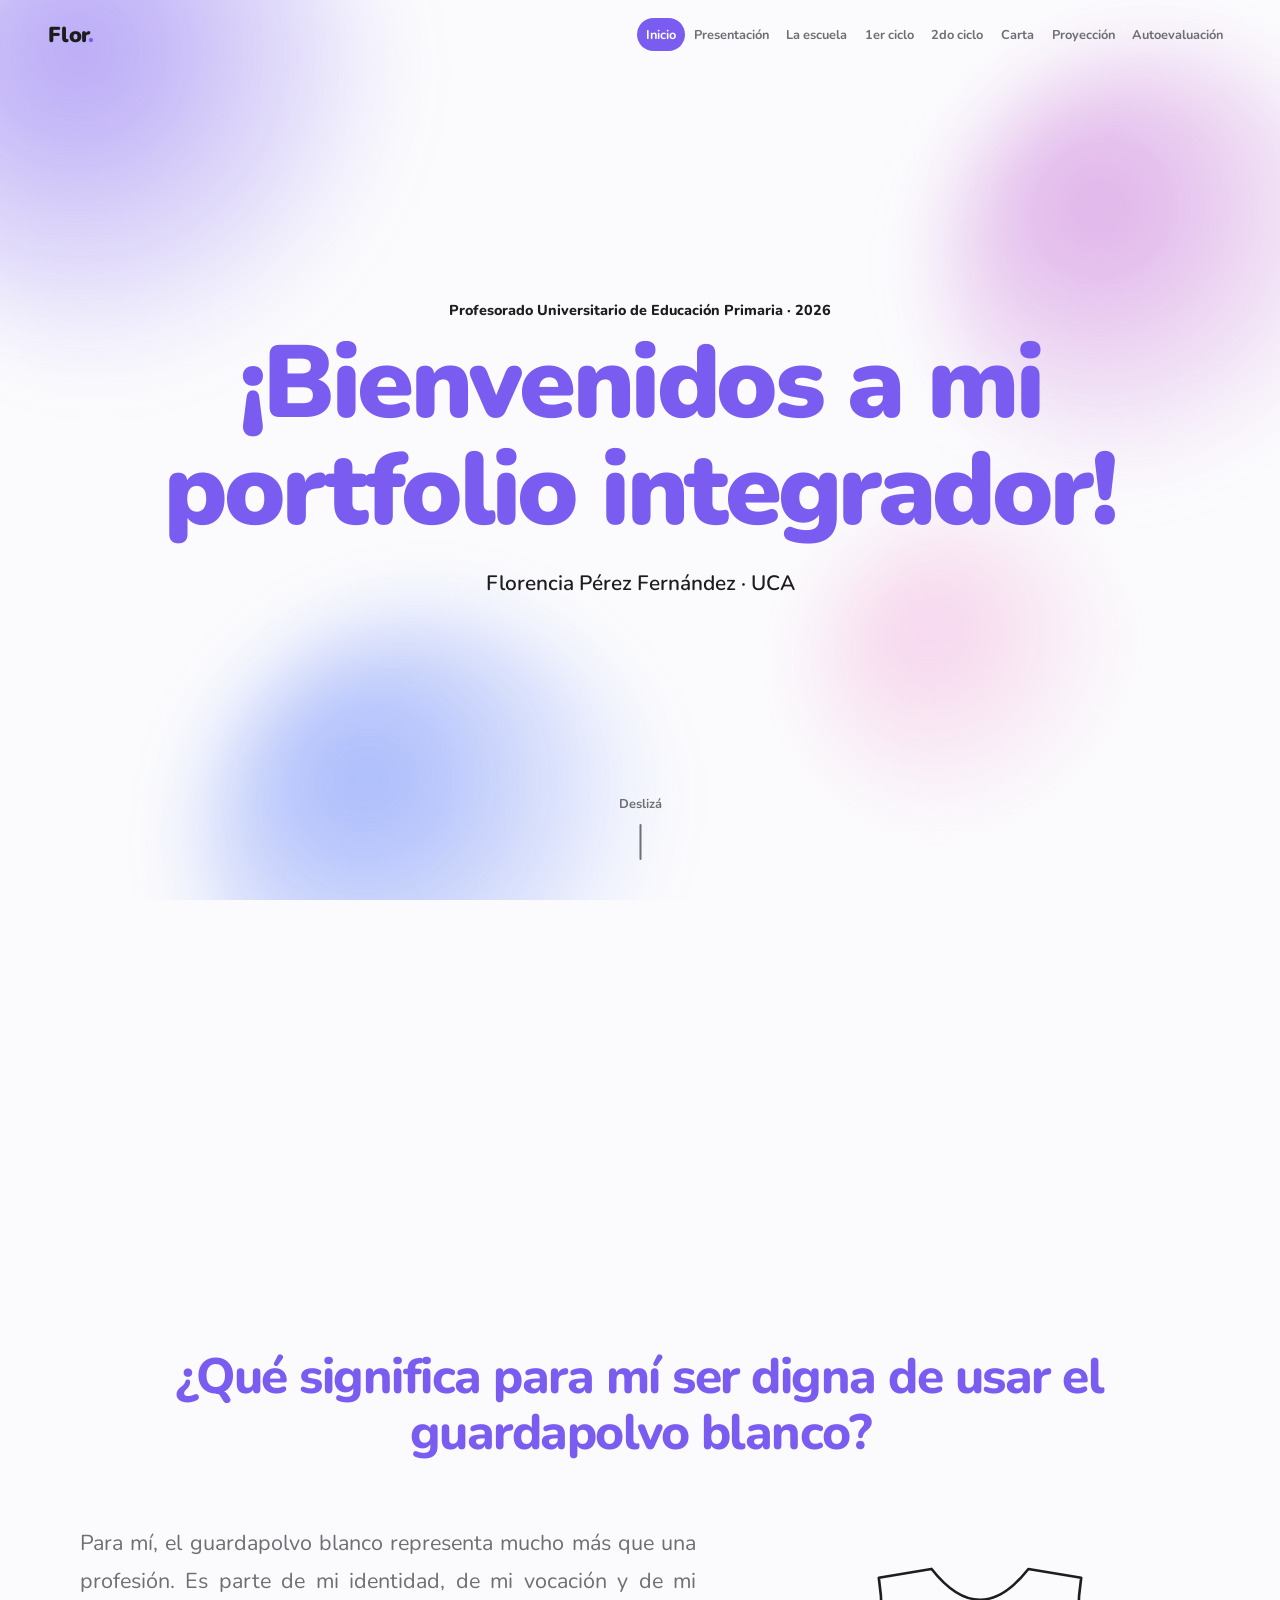
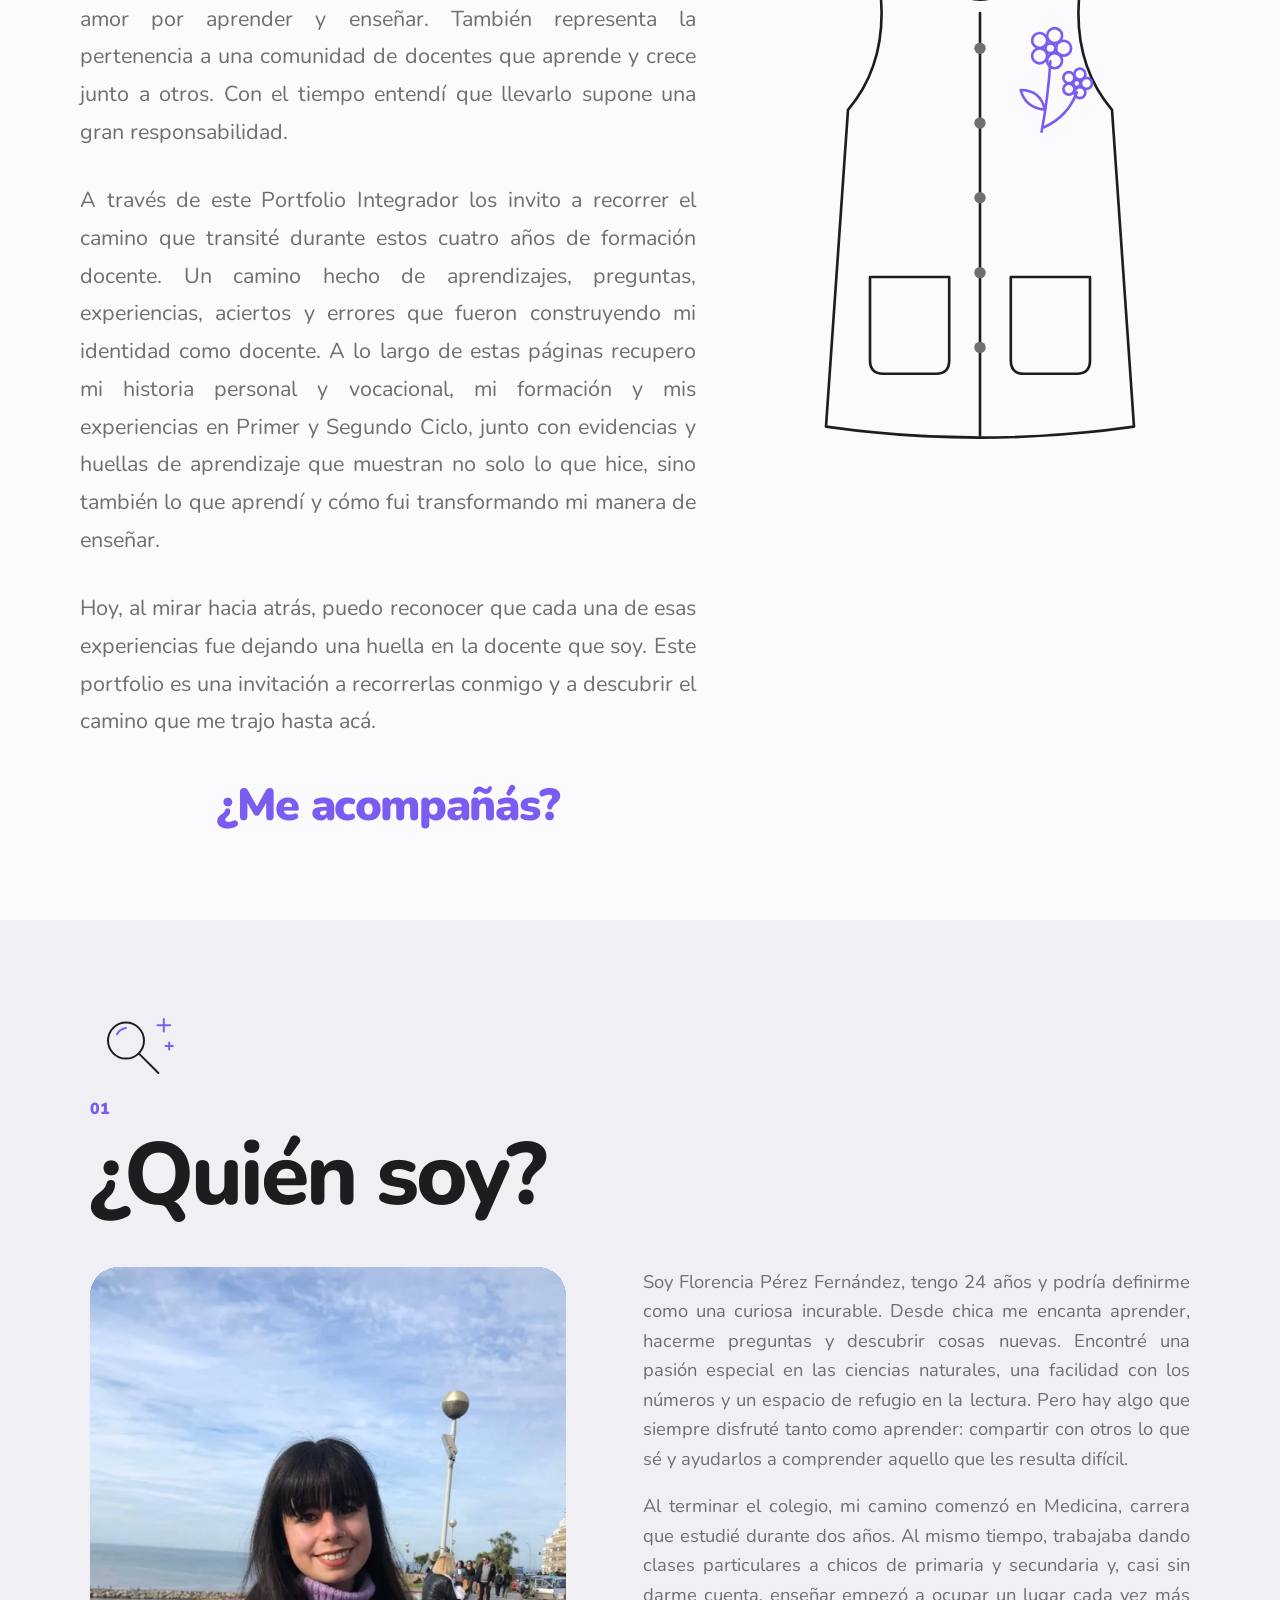
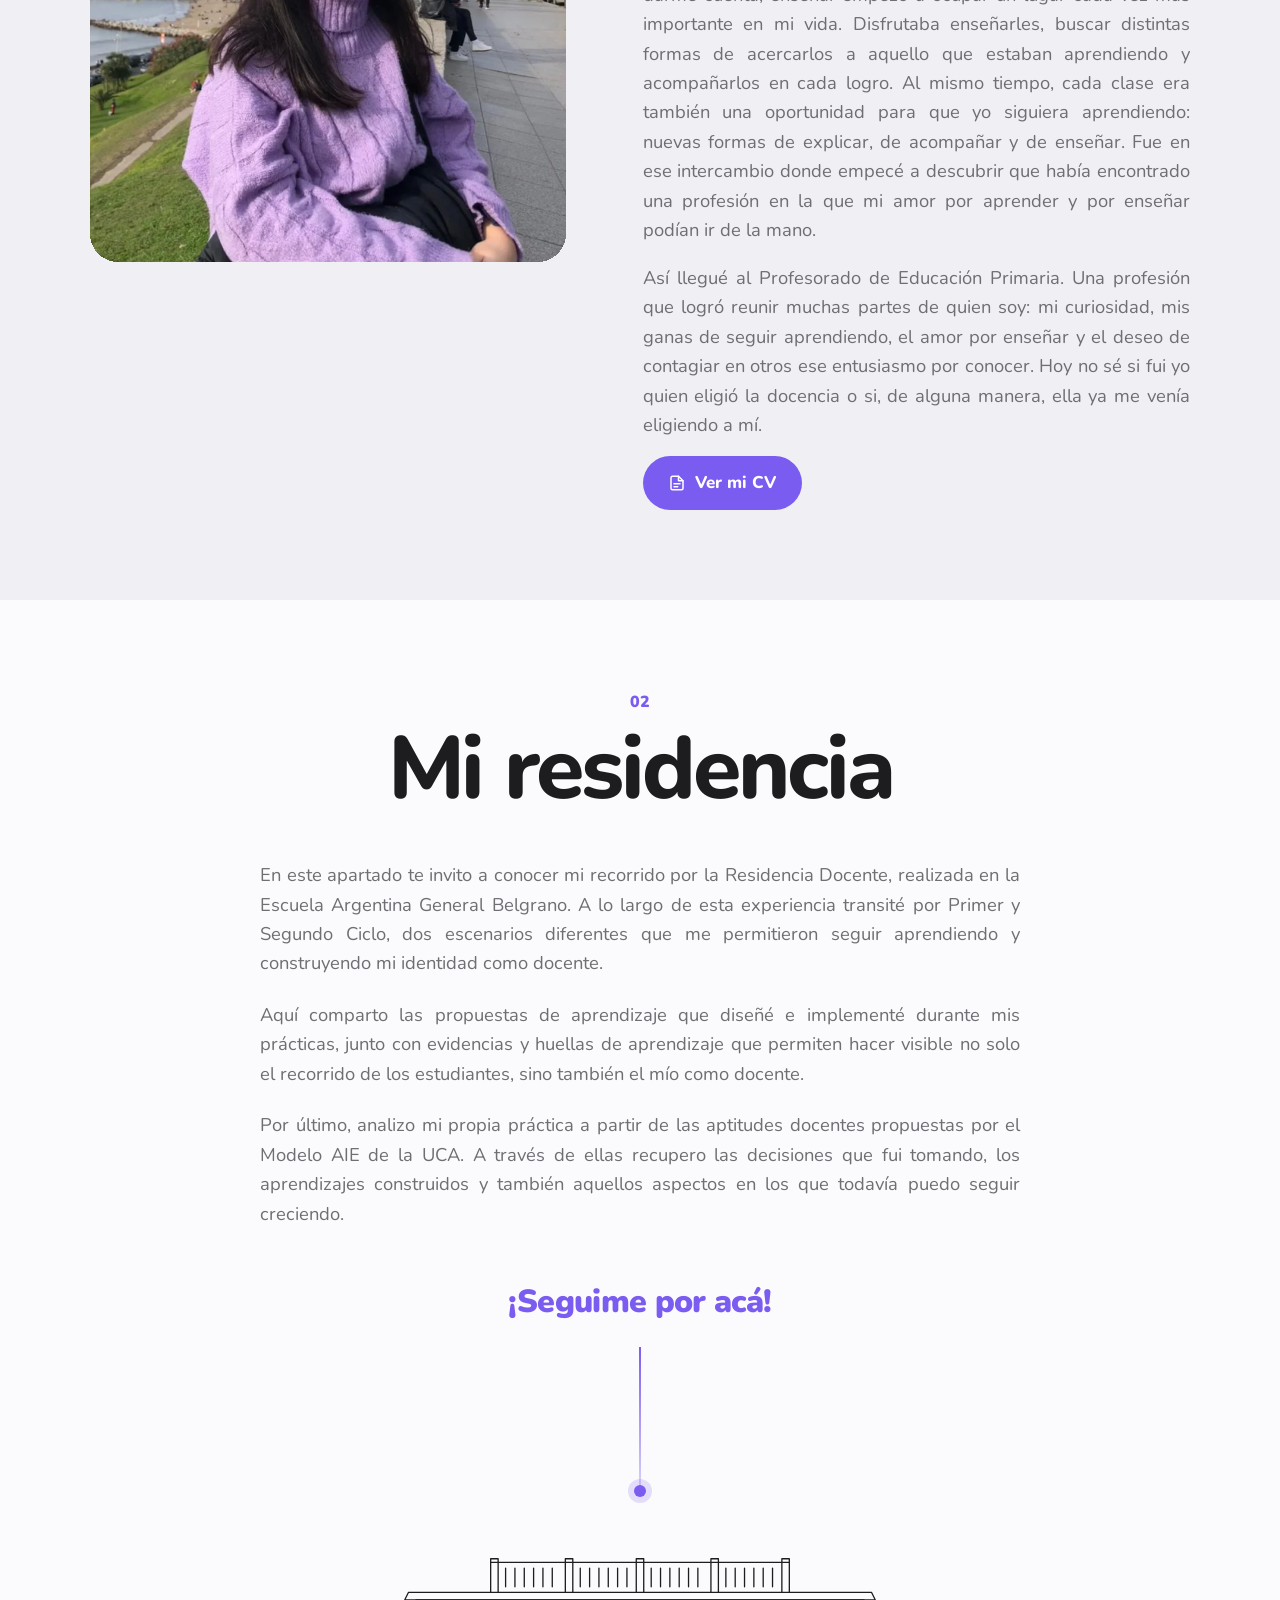
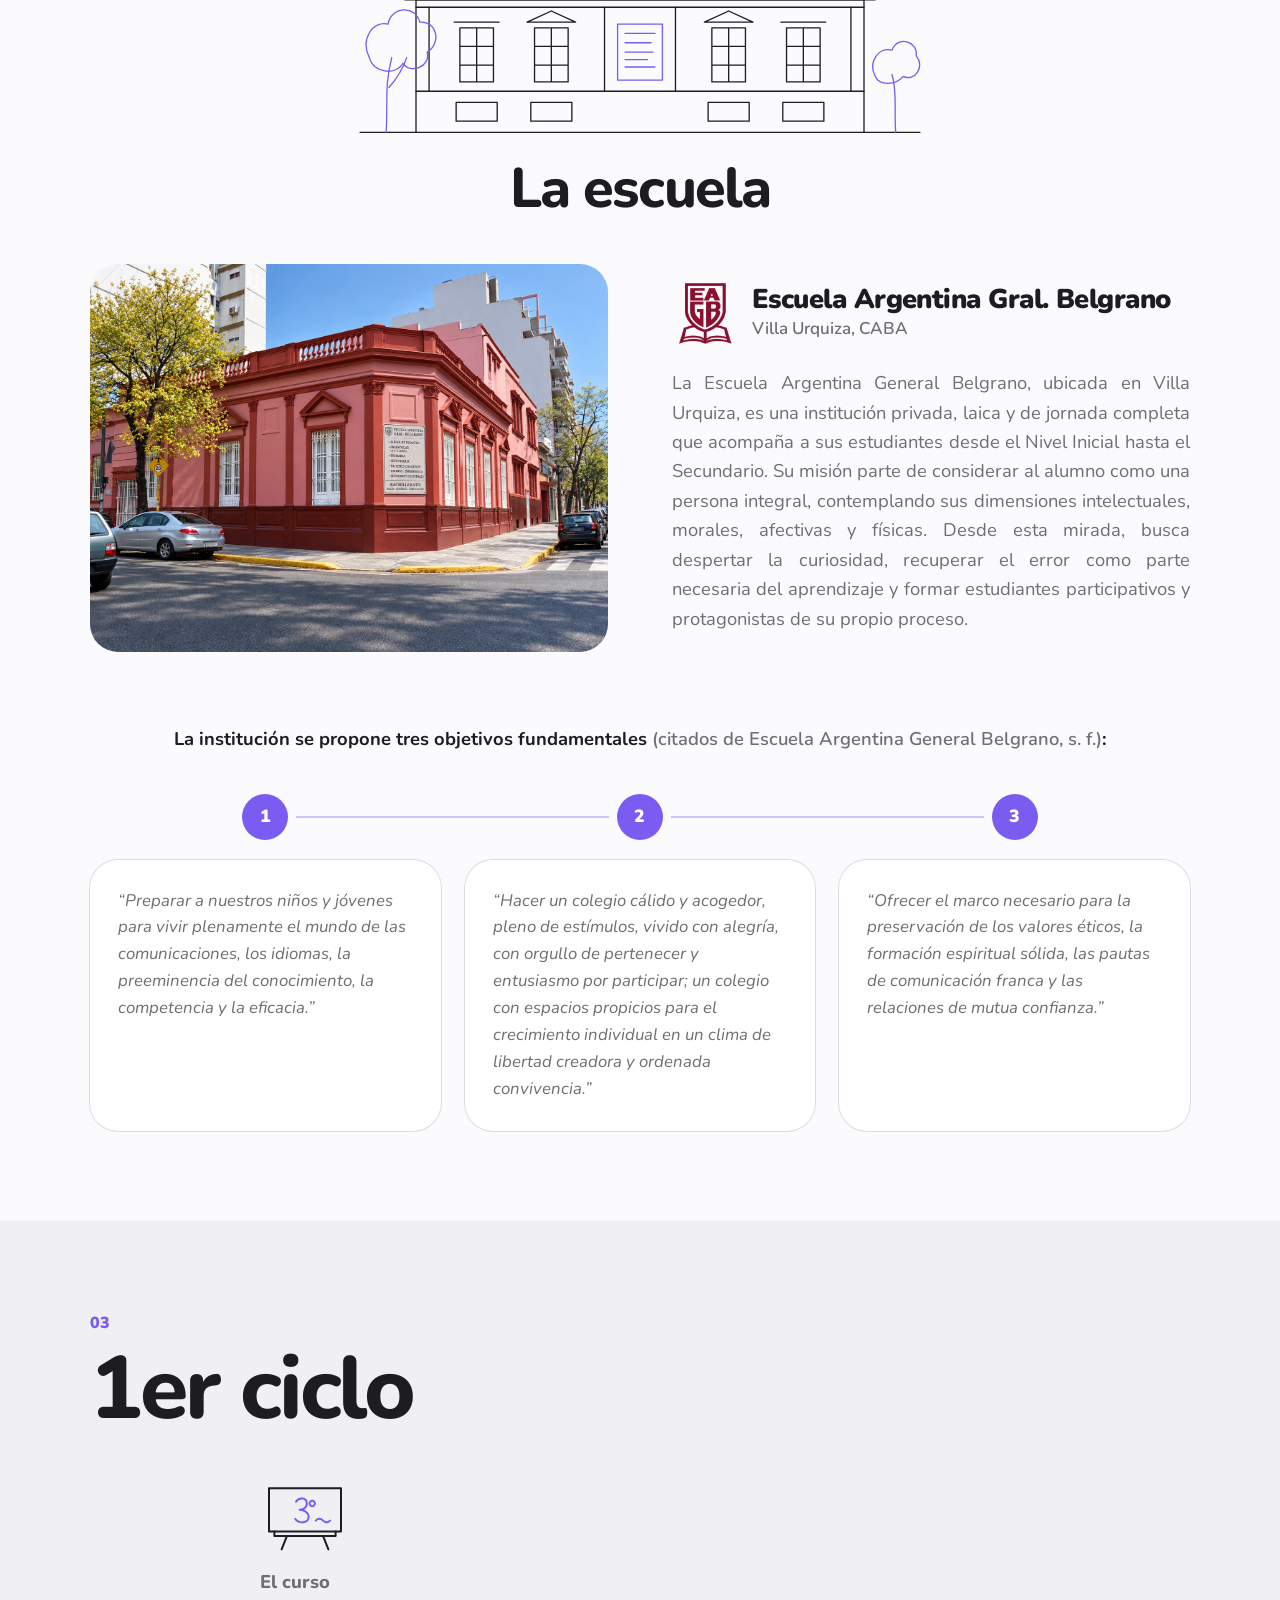
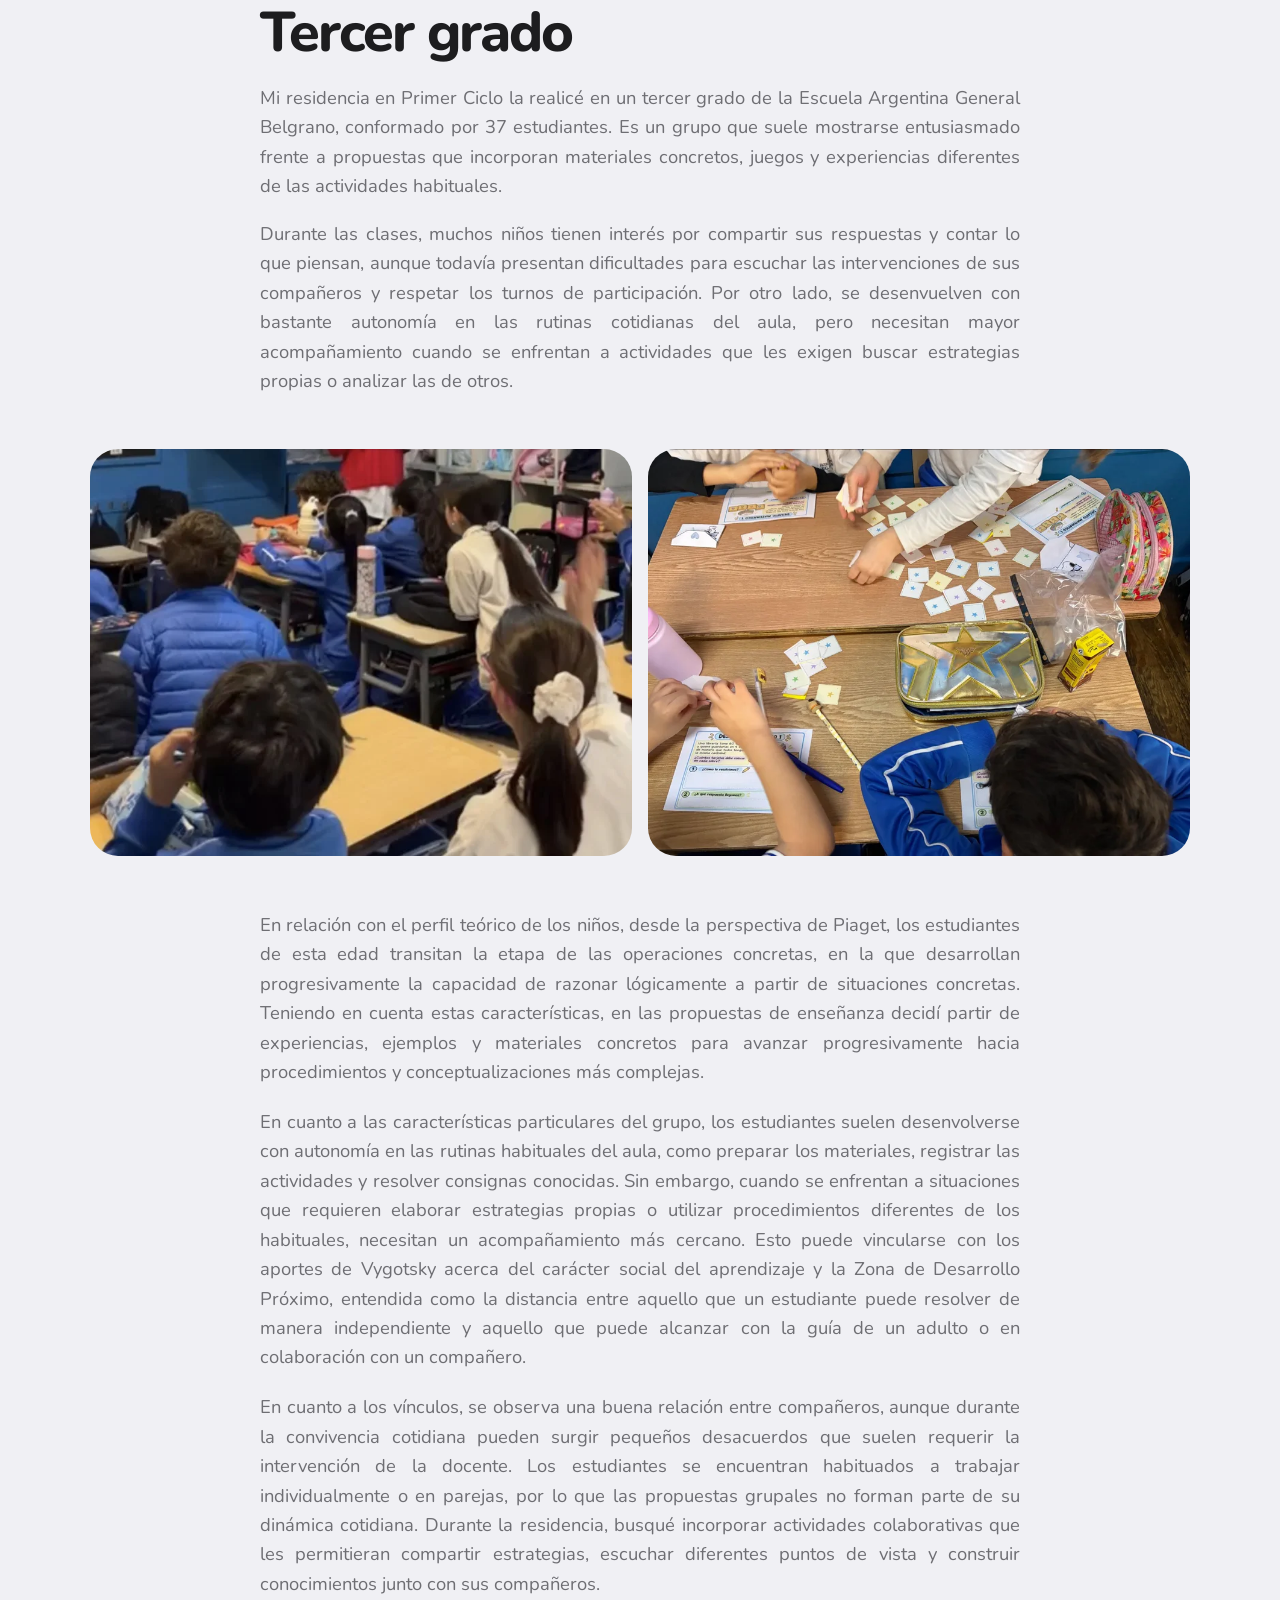
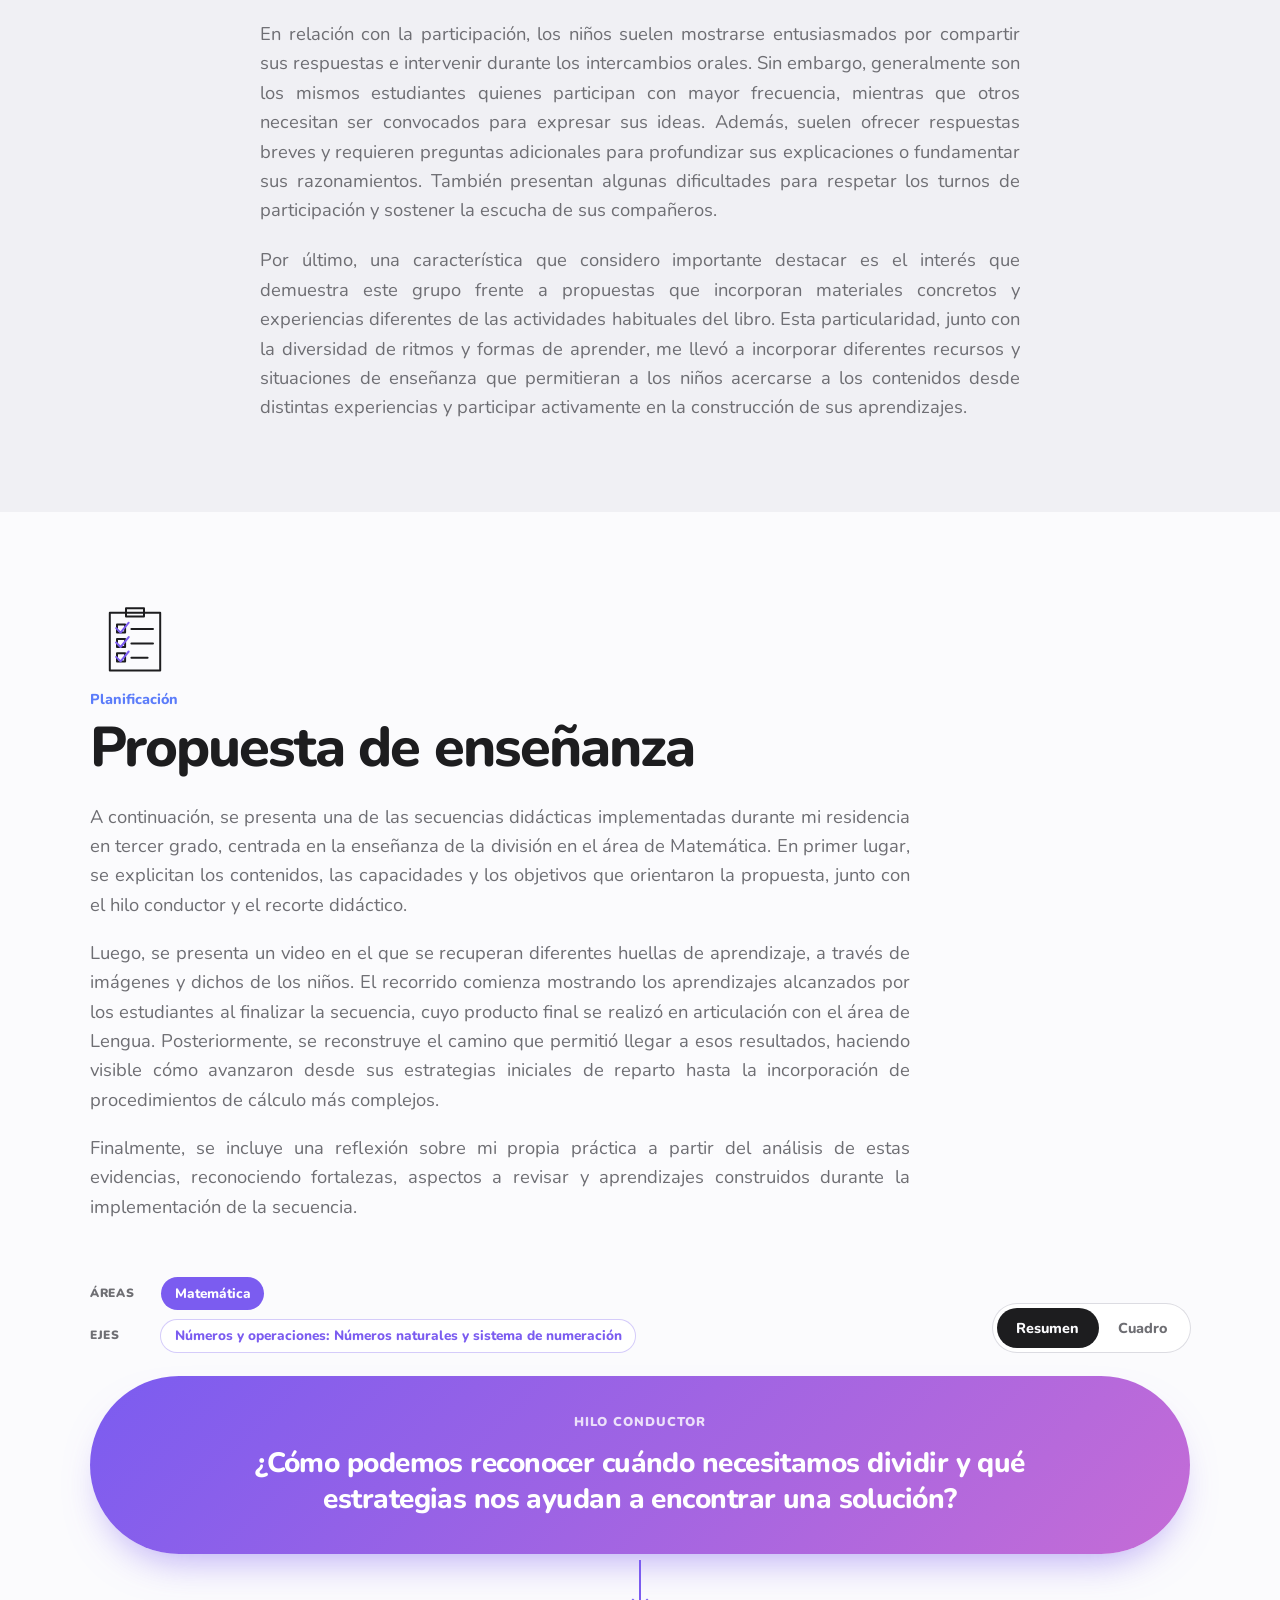
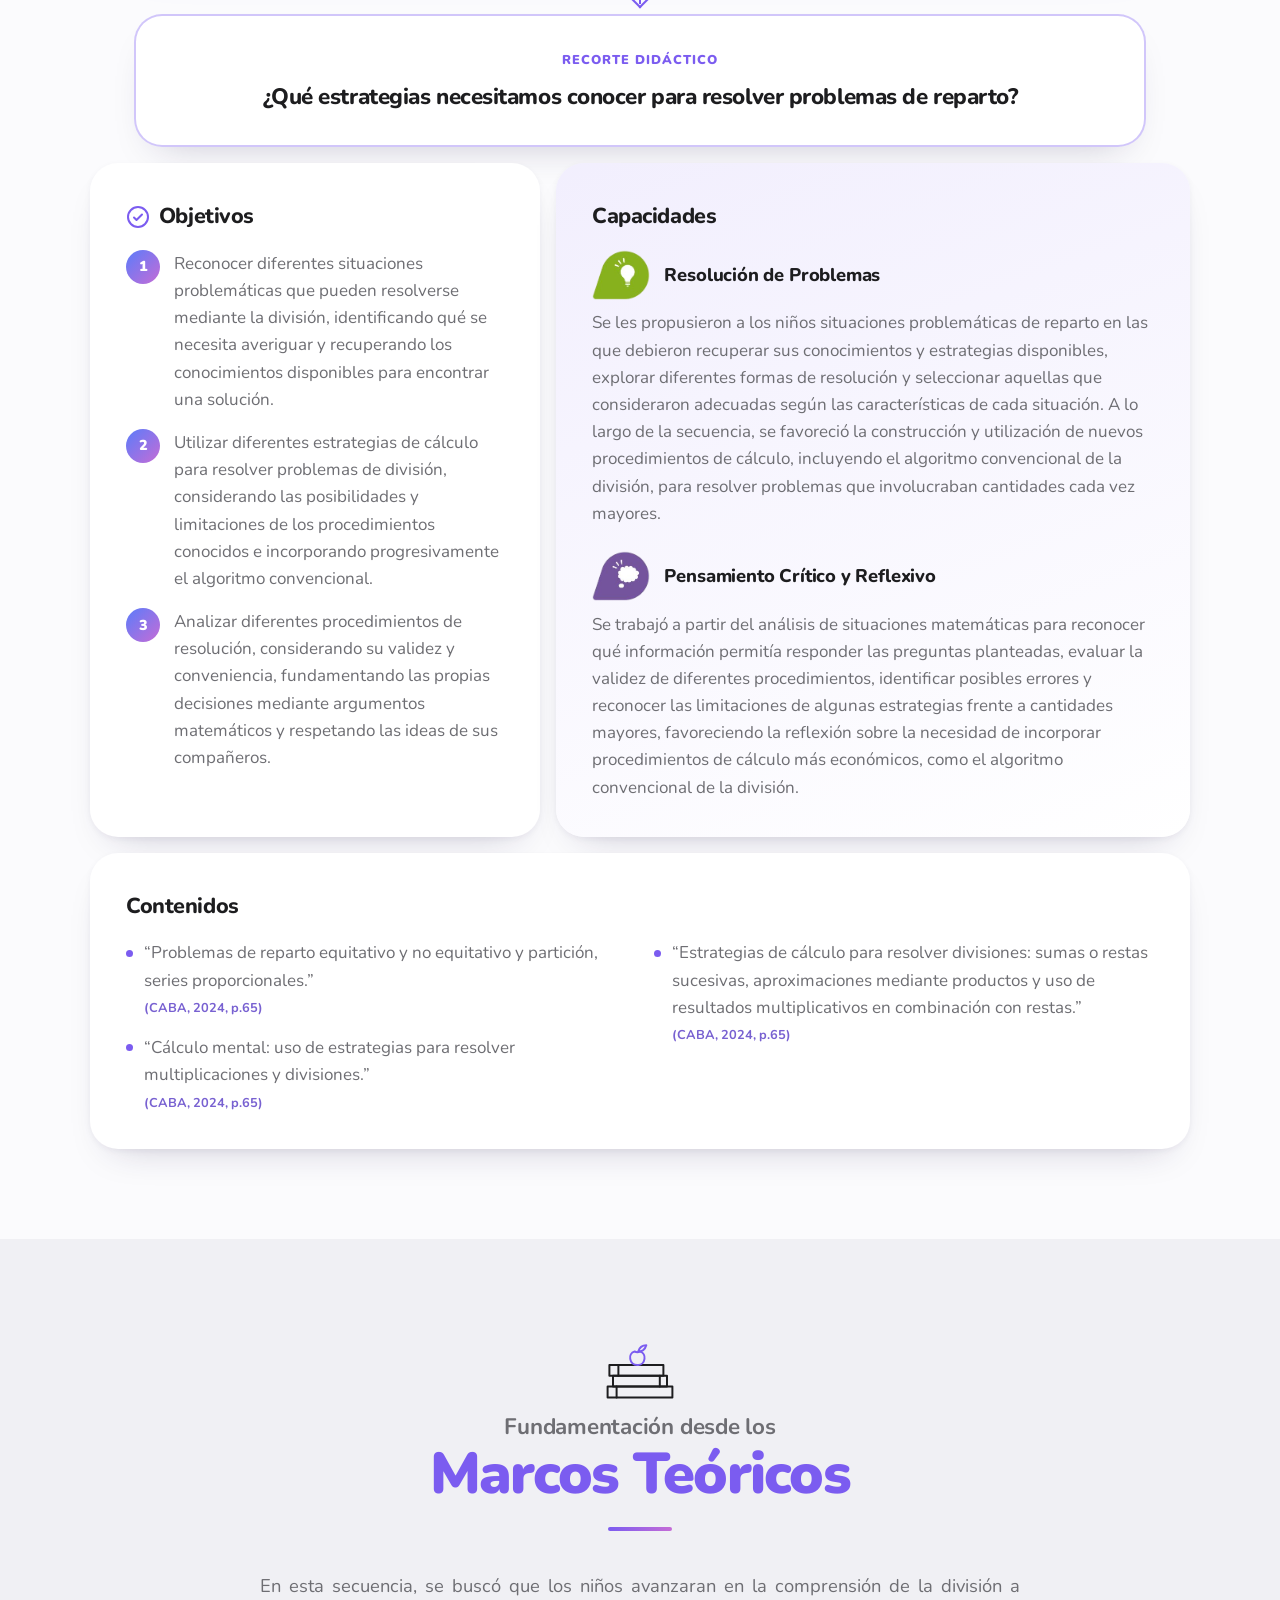
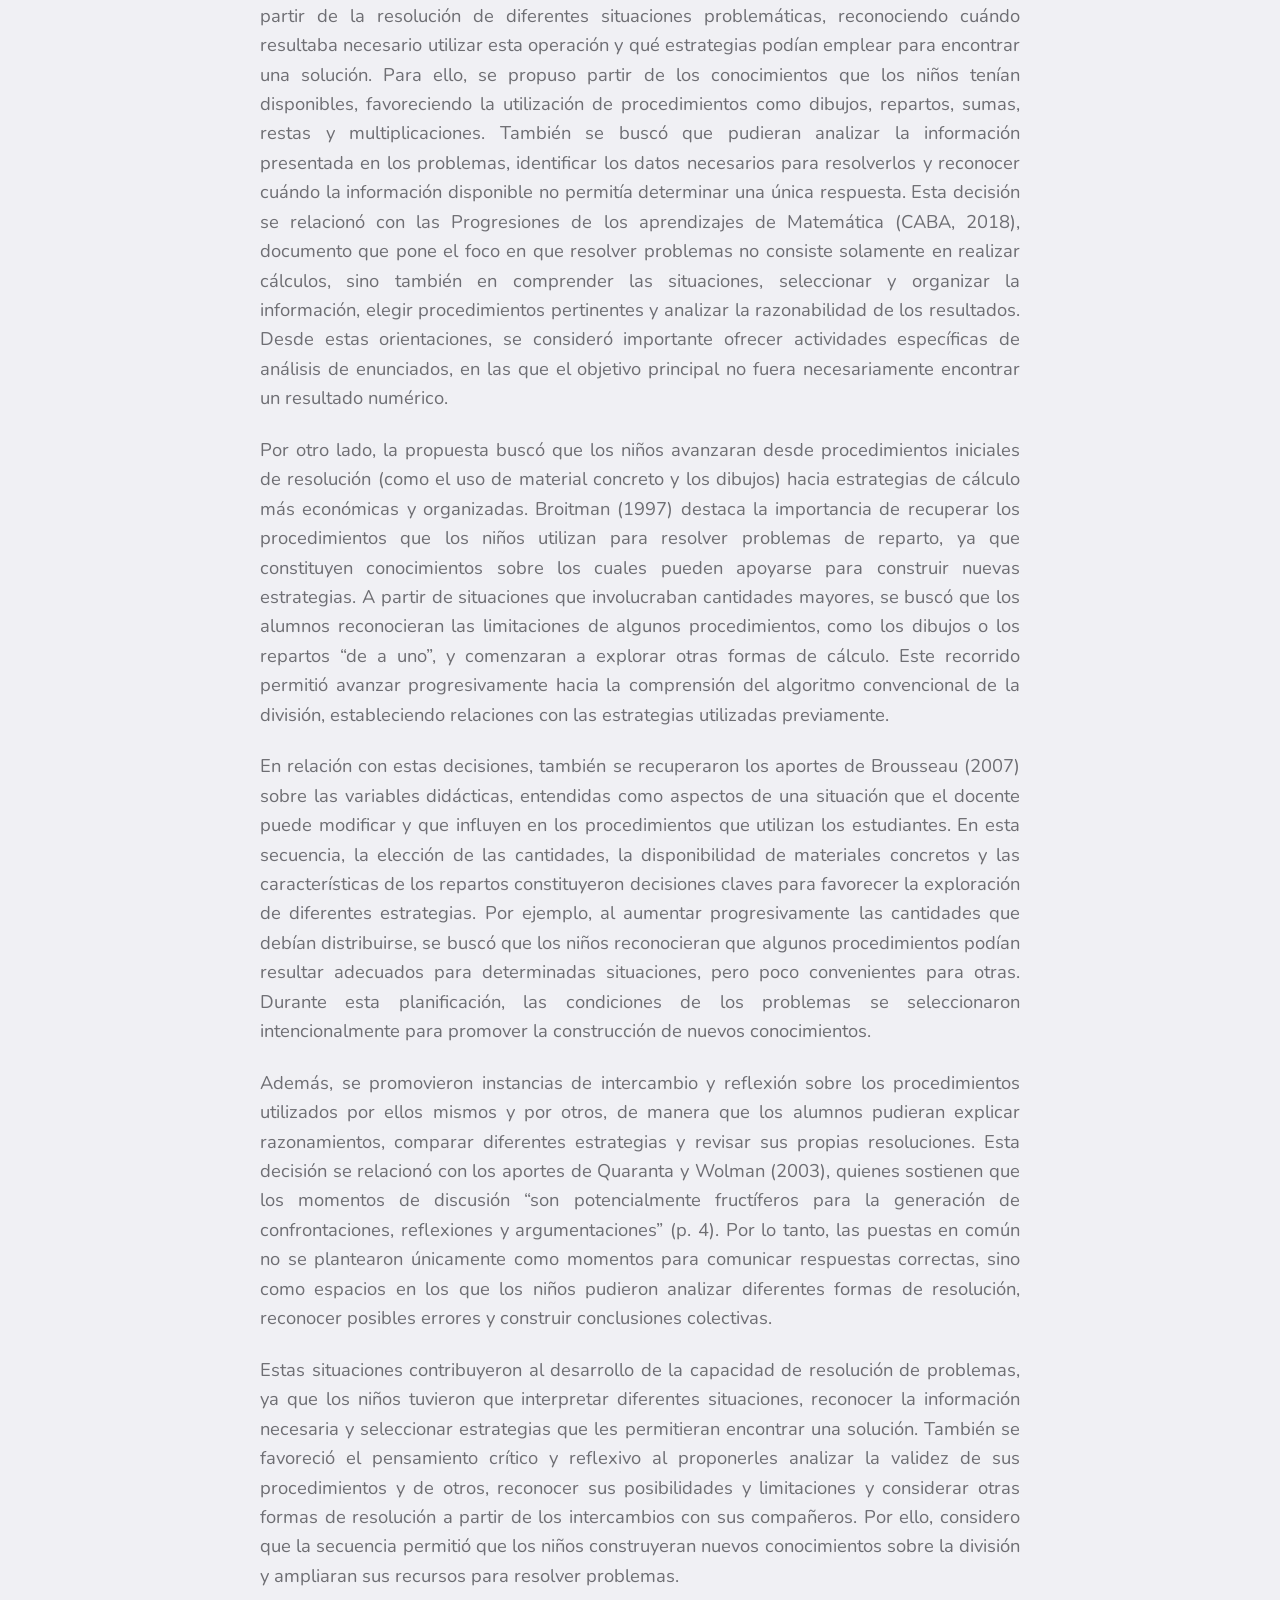
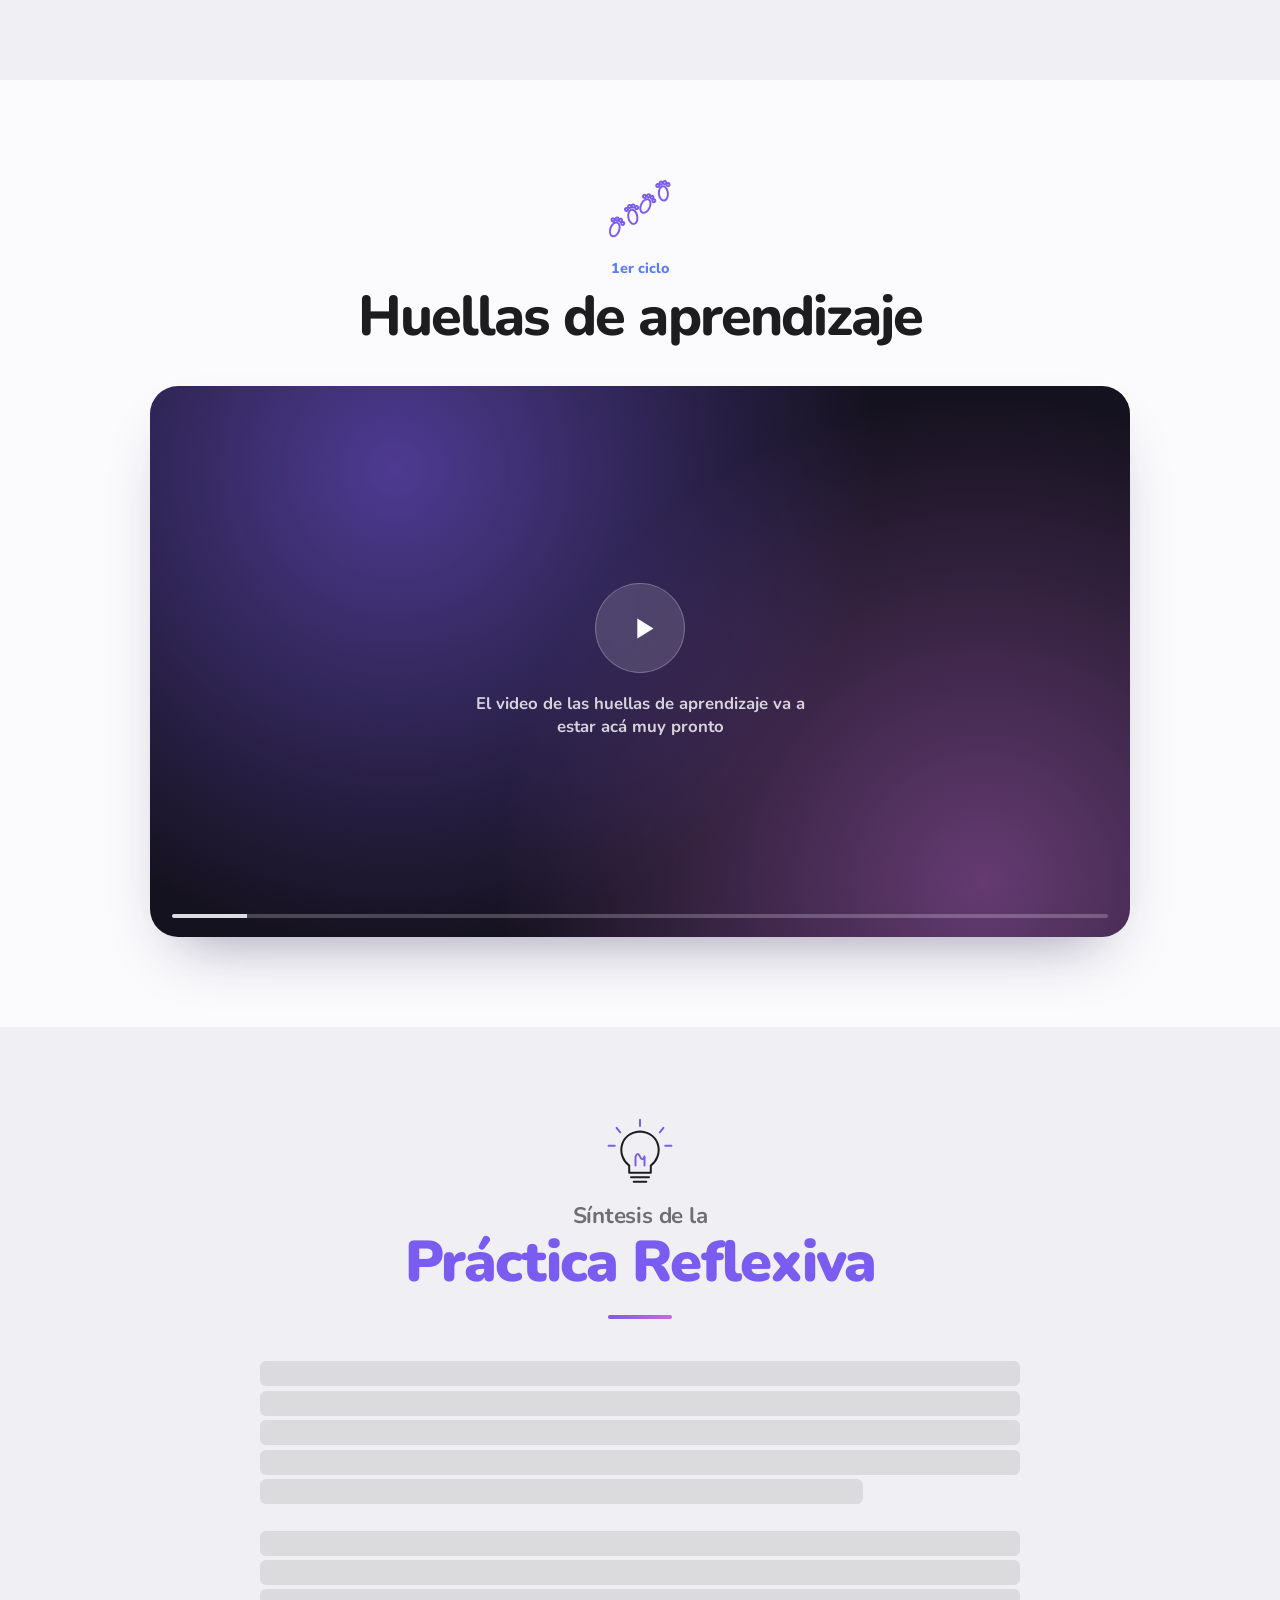
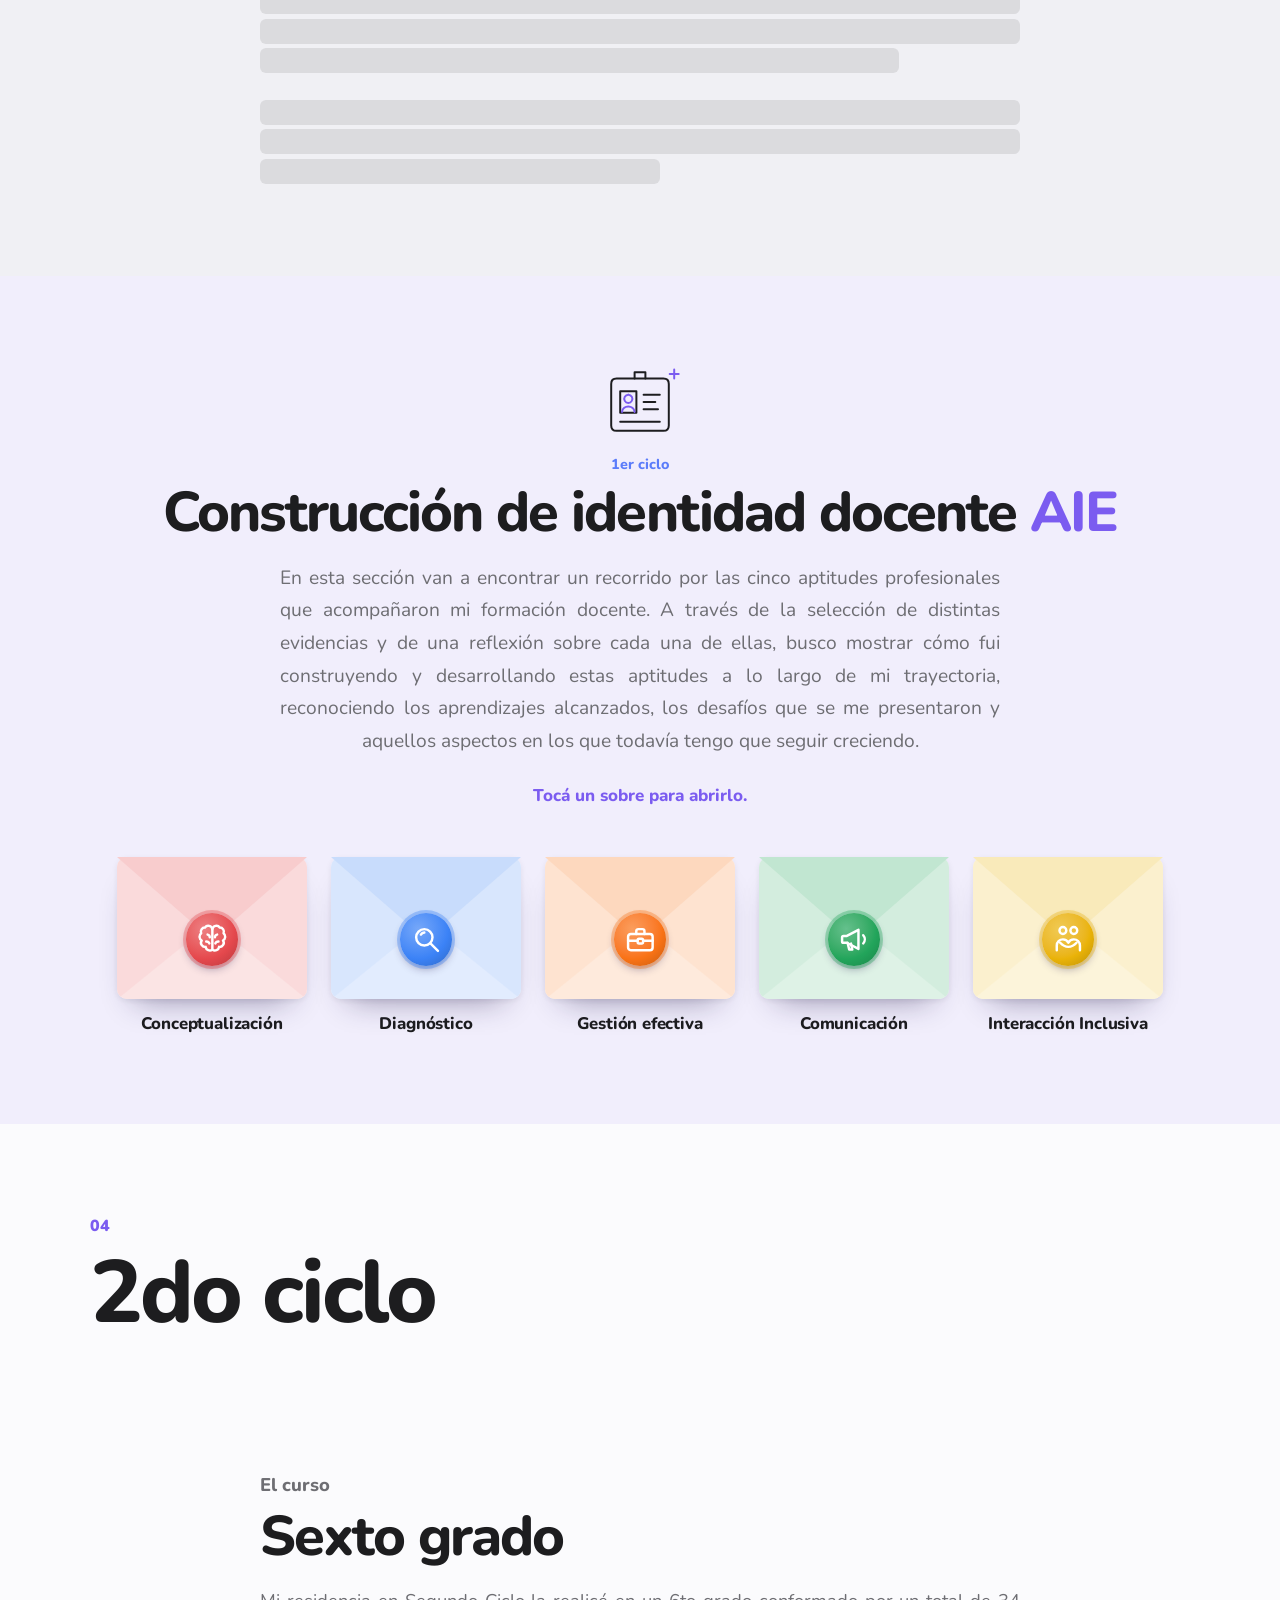
==== clase.html @ 6b12d0bc "1er ciclo: planificación de Matemática y marcos teóricos, marcador del ciclo abajo a la derecha, tar" ====
<!DOCTYPE html>
<html lang="es">
<head>
  <meta charset="UTF-8">
  <meta name="viewport" content="width=device-width, initial-scale=1.0">
  <title>Clase | Flor</title>
  <link rel="icon" href="img/favicon.svg" type="image/svg+xml">
  <link rel="icon" href="img/favicon-32.png" type="image/png" sizes="32x32">
  <link rel="apple-touch-icon" href="img/apple-touch-icon.png">
  <meta name="theme-color" content="#7b5cf0">
  <link rel="preconnect" href="https://fonts.googleapis.com">
  <link rel="preconnect" href="https://fonts.gstatic.com" crossorigin>
  <link href="https://fonts.googleapis.com/css2?family=Nunito:wght@400;500;600;700;800;900&display=swap" rel="stylesheet">
  <link rel="stylesheet" href="css/styles.css?v=155">
</head>
<body>

  <!-- Esta página es una plantilla: el contenido de cada clase se edita en js/datos.js -->

  <header class="bar">
    <a href="index.html" class="bar__logo">Flor<span>.</span></a>
    <div class="bar__progress" id="progress"></div>
  </header>

  <main id="clase"></main>

  <footer class="footer footer--light">
    <span>Florencia Pérez Fernández · Residencia Docente 2026</span>
    <span>[Instituto / Facultad] — [Cátedra]</span>
  </footer>

  <div class="lightbox" id="lightbox" aria-hidden="true">
    <button class="lightbox__close" id="lightboxClose" aria-label="Cerrar">×</button>
    <img id="lightboxImg" alt="">
    <p id="lightboxCaption"></p>
  </div>

  <script src="js/datos.js?v=155"></script>
  <script src="js/comun.js?v=155"></script>
  <script src="js/clase.js?v=155"></script>
</body>
</html>
---- css/styles.css ----
/* =========================================================
   Colores y tipografía — los colores definitivos los vemos después
   ========================================================= */
:root {
  --bg: #fbfbfd;
  --bg-2: #f0f0f4;
  --card: #ffffff;
  --ink: #1d1d1f;
  --ink-2: #6e6e73;
  --line: #dcdce2;
  --accent: #5b7cfa;
  --accent-2: #c56cd6;
  --destacado: #7b5cf0;   /* color de los títulos destacados */
  --dark: #0c0c10;
  --dark-2: #1c1c22;
  --dark-ink: #f5f5f7;

  /* Colores de las fases de la trayectoria */
  --fase-1: #f2a541;
  --fase-2: #5b7cfa;
  --fase-3: #c56cd6;

  --font: "Nunito", ui-rounded, system-ui, sans-serif;
  --gutter: clamp(1rem, 5vw, 3rem);
  --radius: 28px;
}

*, *::before, *::after { box-sizing: border-box; margin: 0; padding: 0; }

html { scroll-behavior: auto; } /* el deslizamiento lo hace js/comun.js */

body {
  background: var(--bg);
  color: var(--ink);
  font-family: var(--font);
  font-size: 1.0625rem;
  line-height: 1.6;
  -webkit-font-smoothing: antialiased;
  overflow-x: clip;
}

img { max-width: 100%; display: block; }
a { color: inherit; text-decoration: none; }
button { font: inherit; color: inherit; cursor: pointer; border: 0; background: none; }

h1, h2, h3 { font-weight: 800; letter-spacing: -0.035em; line-height: 1.04; }
h2 { font-size: clamp(2.5rem, 7vw, 5.5rem); }
h3 { font-size: clamp(1.5rem, 3vw, 2.1rem); }
.h-lg { font-size: clamp(2rem, 4.5vw, 3.5rem); }
p + p { margin-top: 1em; }

.kicker { font-size: .9rem; font-weight: 800; color: var(--accent); margin-bottom: .5rem; }
.lead { font-size: clamp(1.5rem, 3vw, 2.2rem); font-weight: 800; letter-spacing: -0.02em; line-height: 1.2; margin-bottom: 1.25rem; }

/* Texto destacado en color (títulos principales) */
.destacado { color: var(--destacado); }

.ph {
  width: 100%; height: 100%;
  display: grid; place-items: center;
  background: linear-gradient(135deg, #dfe4f5, #eadff0);
  color: var(--ink-2); font-weight: 700;
}

.btn {
  background: var(--ink); color: var(--bg);
  font-weight: 800; padding: .85rem 1.6rem; border-radius: 999px;
  transition: transform .2s, opacity .2s;
}
.btn:hover { transform: scale(1.04); }
.btn:active { transform: scale(.97); }

/* Botón y visor del CV (Presentación) */
.btn--cv {
  display: inline-flex; align-items: center; gap: .55rem;
  margin-top: 1rem; background: var(--destacado); color: #fff;
}
.cv-modal {
  width: min(900px, 100% - 2rem); height: min(92vh, 1200px); max-width: none; max-height: none;
  margin: auto; padding: 0; border: 0; border-radius: 20px; overflow: hidden;
  background: var(--card); box-shadow: 0 30px 80px rgba(0, 0, 0, .35);
  display: none; flex-direction: column;
}
.cv-modal[open] { display: flex; animation: viewIn .35s cubic-bezier(.2, .7, .2, 1); }
.cv-modal::backdrop { background: rgba(12, 12, 16, .7); backdrop-filter: blur(4px); }
.cv-modal__bar {
  display: flex; align-items: center; gap: .75rem;
  padding: .75rem .75rem .75rem 1.25rem; border-bottom: 1px solid var(--line);
}
.cv-modal__bar strong { margin-right: auto; font-weight: 800; }
.cv-modal__bar .btn--cv { margin-top: 0; padding: .6rem 1.2rem; font-size: .95rem; }
.cv-modal__close { width: 2.5rem; height: 2.5rem; border-radius: 50%; font-size: 1.8rem; line-height: 1; color: var(--ink-2); }
.cv-modal__close:hover { background: var(--bg-2); color: var(--ink); }
.cv-modal__pdf { flex: 1; width: 100%; border: 0; background: var(--bg-2); }

.pill {
  display: inline-block; align-self: flex-start;
  background: var(--bg-2); color: var(--accent);
  font-weight: 800; font-size: .85rem;
  padding: .3rem .9rem; border-radius: 999px;
}

/* =========================================================
   Menú
   ========================================================= */
.bar {
  position: fixed; top: 0; left: 0; right: 0; z-index: 50;
  max-width: 100vw; margin: 0 auto;
  display: flex; justify-content: space-between; align-items: center;
  padding: 1.1rem var(--gutter);
  border-radius: 0;
  transition: top .5s cubic-bezier(.2, .7, .2, 1), left .5s cubic-bezier(.2, .7, .2, 1), right .5s cubic-bezier(.2, .7, .2, 1),
              max-width .5s cubic-bezier(.2, .7, .2, 1), padding .5s cubic-bezier(.2, .7, .2, 1), border-radius .5s, color .4s;
}
/* El fondo va en una capa aparte: si el blur estuviera en .bar,
   el menú del celular (position: fixed) quedaría atrapado adentro */
.bar::before {
  content: ""; position: absolute; inset: 0; z-index: -1;
  border-radius: inherit;
  background: rgba(251, 251, 253, 0);
  transition: background .4s, box-shadow .4s;
}

/* Al bajar: cápsula flotante */
.bar.is-compact {
  top: 12px; left: var(--gutter); right: var(--gutter);
  max-width: 980px;
  padding: .65rem .75rem .65rem 1.5rem;
  border-radius: 999px;
}
.bar.is-compact::before {
  background: rgba(255, 255, 255, .78);
  backdrop-filter: saturate(180%) blur(18px);
  -webkit-backdrop-filter: saturate(180%) blur(18px);
  box-shadow: 0 12px 32px -14px rgba(0, 0, 0, .28), 0 0 0 1px rgba(0, 0, 0, .05);
}

.bar__logo { font-weight: 900; font-size: 1.35rem; letter-spacing: -0.03em; position: relative; z-index: 2; }
.bar__logo span { color: var(--destacado); }
.bar__nav { display: flex; gap: .25rem; }
.bar__nav a {
  font-size: .88rem; font-weight: 700; color: var(--ink-2); white-space: nowrap;
  padding: .45rem .8rem; border-radius: 999px;
  transition: color .2s, background .2s;
}
/* Con muchas secciones, en pantallas medianas el menú se compacta para entrar en una línea */
@media (min-width: 1051px) and (max-width: 1320px) {
  .bar__nav { gap: 0; }
  .bar__nav a { font-size: .8rem; padding: .4rem .55rem; }
}
/* Submenú de 2do ciclo: columna de puntitos a la derecha; el nombre aparece al pasar
   el mouse y el de la sección actual queda visible */
.subnav {
  position: fixed; right: 1.1rem; top: 50%; z-index: 40;
  display: flex; flex-direction: column; align-items: flex-end; gap: .15rem;
  opacity: 0; pointer-events: none; transform: translate(8px, -50%);
  transition: opacity .3s, transform .3s cubic-bezier(.2, .7, .2, 1);
}
.subnav.is-visible { opacity: 1; pointer-events: auto; transform: translate(0, -50%); }
.subnav a { display: flex; align-items: center; justify-content: flex-end; gap: .55rem; padding: .3rem 0; }
.subnav a[hidden] { display: none; }
.subnav a::after {
  content: ""; width: 7px; height: 7px; border-radius: 999px; flex-shrink: 0;
  background: color-mix(in srgb, var(--ink-2) 45%, transparent);
  transition: height .25s, background .25s;
}
.subnav__texto {
  font-size: .72rem; font-weight: 800; color: var(--ink-2); white-space: nowrap;
  padding: .15rem .45rem; border-radius: 6px; background: color-mix(in srgb, var(--bg) 85%, transparent);
  opacity: 0; transform: translateX(4px); transition: opacity .2s, transform .2s, color .2s;
}
.subnav a:hover .subnav__texto, .subnav a:focus-visible .subnav__texto { opacity: 1; transform: none; }
.subnav a:hover::after { background: var(--ink-2); }
.subnav a.is-active::after { height: 20px; background: var(--destacado); }
.subnav a.is-active .subnav__texto { opacity: 1; transform: none; color: var(--destacado); }
@media (max-width: 1050px) { .subnav { display: none; } }

/* Cartelito fijo que dice en qué ciclo estás */
.ciclo-tag {
  position: fixed; right: var(--gutter); bottom: 1.1rem; z-index: 40;
  display: flex; align-items: center; gap: .65rem;
  padding: .45rem 1.1rem .45rem .45rem; border-radius: 999px;
  background: rgba(255, 255, 255, .82);
  backdrop-filter: saturate(180%) blur(18px); -webkit-backdrop-filter: saturate(180%) blur(18px);
  box-shadow: 0 12px 32px -14px rgba(0, 0, 0, .28), 0 0 0 1px rgba(0, 0, 0, .05);
  opacity: 0; pointer-events: none; transform: translateY(14px) scale(.96);
  transition: opacity .35s, transform .45s cubic-bezier(.2, .7, .2, 1);
}
.ciclo-tag.is-visible { opacity: 1; pointer-events: auto; transform: none; }
.ciclo-tag__grado {
  display: grid; place-items: center; width: 2.4rem; height: 2.4rem; border-radius: 50%;
  background: var(--destacado); color: #fff; font-weight: 900; font-size: 1.05rem; letter-spacing: -0.03em;
}
.ciclo-tag__texto { display: flex; flex-direction: column; line-height: 1.15; }
.ciclo-tag__texto strong { font-weight: 900; font-size: .95rem; color: var(--ink); }
.ciclo-tag__texto small { font-weight: 700; font-size: .72rem; color: var(--ink-2); }
.ciclo-tag__grado, .ciclo-tag__texto { transition: opacity .22s, transform .22s; }
.ciclo-tag.is-cambiando .ciclo-tag__grado { opacity: 0; transform: rotateY(90deg); }
.ciclo-tag.is-cambiando .ciclo-tag__texto { opacity: 0; transform: translateY(6px); }
@media (max-width: 640px) {
  .ciclo-tag { bottom: .8rem; padding: .35rem .9rem .35rem .35rem; gap: .5rem; }
  .ciclo-tag__grado { width: 2rem; height: 2rem; font-size: .9rem; }
}

.bar__nav a:hover { color: var(--ink); background: rgba(0, 0, 0, .05); }
.bar__nav a.is-active { color: #fff; background: var(--destacado); }

.bar__progress {
  position: absolute; left: 0; right: 0; bottom: 0; height: 2px;
  background: var(--destacado);
  transform-origin: left; transform: scaleX(0);
  transition: left .5s, right .5s, opacity .4s;
}
/* En la cápsula, la barrita de progreso queda dentro de las puntas redondeadas */
.bar.is-compact .bar__progress { left: 1.5rem; right: 1.5rem; bottom: 3px; border-radius: 2px; }

.bar.is-dark { color: var(--dark-ink); }
.bar.is-dark::before { background: rgba(28, 28, 34, .72); box-shadow: 0 12px 32px -14px rgba(0, 0, 0, .6), 0 0 0 1px rgba(255, 255, 255, .08); }
.bar.is-dark .bar__nav a { color: #a1a1a6; }
.bar.is-dark .bar__nav a:hover { color: var(--dark-ink); background: rgba(255, 255, 255, .08); }
.bar.is-dark .bar__nav a.is-active { color: #fff; background: var(--destacado); }
.bar.is-dark .bar__toggle span { background: var(--dark-ink); }

.bar__toggle { display: none; width: 28px; height: 20px; position: relative; z-index: 2; }
.bar__toggle span { position: absolute; left: 0; width: 100%; height: 2px; border-radius: 2px; background: var(--ink); transition: transform .3s, top .3s; }
.bar__toggle span:first-child { top: 5px; }
.bar__toggle span:last-child { top: 13px; }
.bar__toggle[aria-expanded="true"] span:first-child { top: 9px; transform: rotate(45deg); }
.bar__toggle[aria-expanded="true"] span:last-child { top: 9px; transform: rotate(-45deg); }

/* =========================================================
   Estructura general
   ========================================================= */
.block { padding: 10vh var(--gutter); }
.block--alt { background: var(--bg-2); }
/* En la parte oscura: un negro apenas distinto para separar secciones seguidas */
.block--dark-alt { background: #16161c; }
.block--dark-head { padding-bottom: 0; }
.narrow { max-width: 760px; margin: 0 auto; }
.narrow p:not(.lead) { font-size: 1.15rem; color: var(--ink-2); }

.chapter-head { max-width: 1100px; margin: 0 auto 5vh; }
.chapter-head--center { text-align: center; }
.chapter-num { display: block; font-weight: 900; font-size: 1rem; color: var(--destacado); margin-bottom: .5rem; }

/* Escenas: contenedor alto + contenido pegado a la pantalla */
.scene { position: relative; height: var(--h, 200vh); }
.sticky {
  position: sticky; top: 0;
  height: 100vh; height: 100svh;
  overflow: hidden;
  display: grid; place-items: center;
  padding: 0 var(--gutter);
}

/* Aparece al entrar y se va al salir */
.fade { opacity: 0; transform: translateY(40px) scale(.98); transition: opacity 1s ease, transform 1s cubic-bezier(.2, .7, .2, 1); }
.fade.is-visible { opacity: 1; transform: none; }

/* =========================================================
   Inicio
   ========================================================= */
.hero { position: relative; z-index: 1; text-align: center; will-change: transform, opacity; }

/* Manchas de color que flotan detrás de la portada */
.blobs { position: absolute; inset: 0; overflow: hidden; pointer-events: none; will-change: opacity; }
.blob {
  position: absolute; border-radius: 50%;
  width: var(--s); height: var(--s);
  background: radial-gradient(circle at 35% 35%, var(--c), transparent 70%);
  filter: blur(40px); opacity: .55;
  animation: flotar var(--t) ease-in-out infinite alternate;
}
.blob--1 { --c: var(--destacado); --s: 40vmax; --t: 9s;  top: -10vmax; left: -8vmax; }
.blob--2 { --c: var(--accent-2);  --s: 34vmax; --t: 11s; top: 6vh; right: -8vmax; animation-name: flotar-2; animation-delay: -3s; }
.blob--3 { --c: var(--accent);    --s: 36vmax; --t: 12s; bottom: -14vmax; left: 16vw; animation-delay: -6s; }
.blob--4 { --c: #f2a7d8;          --s: 24vmax; --t: 8s;  bottom: 8vh; right: 12vw; animation-name: flotar-2; animation-delay: -2s; opacity: .5; }
@keyframes flotar {
  0%   { transform: translate(0, 0) scale(1); }
  33%  { transform: translate(22vw, 12vh) scale(1.15); }
  66%  { transform: translate(-10vw, 22vh) scale(.9); }
  100% { transform: translate(14vw, -8vh) scale(1.08); }
}
@keyframes flotar-2 {
  0%   { transform: translate(0, 0) scale(1); }
  33%  { transform: translate(-20vw, 14vh) scale(.9); }
  66%  { transform: translate(-6vw, -14vh) scale(1.15); }
  100% { transform: translate(-24vw, 4vh) scale(1); }
}
.hero__title { font-size: clamp(3.5rem, 14vw, 11rem); font-weight: 900; }
.hero .kicker, .hero .hero__sub { color: var(--ink); }
.hero__title--long { font-size: clamp(2.6rem, 8vw, 7rem); max-width: 1100px; margin-inline: auto; }
.hero__sub { margin-top: 1.5rem; font-size: clamp(1rem, 2vw, 1.3rem); color: var(--ink-2); font-weight: 600; }
.hint {
  position: absolute; bottom: 2.5rem; left: 50%; transform: translateX(-50%);
  display: flex; flex-direction: column; align-items: center; gap: .6rem;
  font-size: .8rem; font-weight: 700; color: var(--ink-2);
}
.hint span { width: 2px; height: 36px; border-radius: 2px; background: var(--ink-2); animation: hint 1.6s ease-in-out infinite; transform-origin: top; }
@keyframes hint { 0% { transform: scaleY(0); } 50% { transform: scaleY(1); } 100% { transform: scaleY(0); transform-origin: bottom; } }

/* =========================================================
   Presentación personal
   ========================================================= */
.intro {
  max-width: 1100px; margin: 0 auto;
  display: grid; grid-template-columns: 1fr 1.15fr; gap: clamp(2rem, 6vw, 5rem); align-items: center;
}
.intro__photo { aspect-ratio: 4 / 5; border-radius: var(--radius); overflow: hidden; }
.intro__photo [data-parallax] { height: 120%; margin-top: -10%; object-fit: cover; width: 100%; will-change: transform; }
/* Foto de Florencia: la cara está a la derecha en el original; se corre la foto (sin zoom) para que quede al medio */
.intro__photo .foto-flor { object-position: 88% 50%; }
.intro__text p:not(.lead) { font-size: 1.15rem; color: var(--ink-2); }

/* Texto largo: la foto queda fija al costado mientras se lee */
.intro--largo { align-items: start; }
.intro--largo .intro__photo { position: sticky; top: 90px; }

/* Párrafos justificados */
.texto-justificado p { text-align: justify; hyphens: auto; -webkit-hyphens: auto; }

/* =========================================================
   1er ciclo (en construcción)
   ========================================================= */
.wip { max-width: 640px; margin: 0 auto; text-align: center; display: flex; flex-direction: column; align-items: center; gap: 2rem; }
.wip__cone { font-size: clamp(4rem, 12vw, 7rem); line-height: 1; animation: float 3s ease-in-out infinite; }
.wip__cone.is-wobbling { animation: wobble .6s ease; }
.wip__msg { font-size: clamp(1.5rem, 3.5vw, 2.25rem); font-weight: 800; letter-spacing: -0.02em; line-height: 1.2; min-height: 2.4em; transition: opacity .25s, transform .25s; }
.wip__msg.is-changing { opacity: 0; transform: translateY(10px); }
@keyframes float { 50% { transform: translateY(-10px); } }
@keyframes wobble { 20% { transform: rotate(-15deg) scale(1.1); } 40% { transform: rotate(12deg); } 60% { transform: rotate(-8deg); } 80% { transform: rotate(4deg); } }

/* =========================================================
   2do ciclo · Escuela y curso
   ========================================================= */
.escuela {
  display: flex; align-items: center; gap: 1rem;
}
.escuela__logo { width: 64px; height: auto; flex-shrink: 0; }
.escuela strong { display: block; font-size: clamp(1.3rem, 2.5vw, 1.7rem); font-weight: 900; letter-spacing: -0.02em; line-height: 1.15; }
.escuela span { color: var(--ink-2); font-weight: 600; }

/* Foto + texto lado a lado (La escuela / 2do ciclo) */
.foto-texto {
  max-width: 1100px; margin: 0 auto;
  display: grid; grid-template-columns: repeat(2, minmax(0, 1fr)); gap: clamp(2rem, 5vw, 4rem); align-items: center;
}
.foto-texto--reverse .foto-texto__foto { order: 2; }
.foto-texto__foto { margin: 0; }
.foto-texto__foto img, .foto-texto__foto .ph { width: 100%; aspect-ratio: 4 / 3; object-fit: cover; border-radius: var(--radius); }
.foto-texto__foto figcaption { margin-top: .7rem; font-weight: 800; color: var(--ink-2); }
.foto-texto .texto-justificado p:not(.lead) { font-size: 1.15rem; color: var(--ink-2); }
.escuela { margin-bottom: 1.5rem; }

/* El curso (2do ciclo) */
.curso .h-lg { margin-bottom: 1.25rem; }
.curso p:not(.kicker) + p { margin-top: 1em; }
.curso__fotos {
  max-width: 1100px; margin: 6vh auto;
  display: grid; grid-template-columns: repeat(2, minmax(0, 1fr)); gap: 1rem;
}
.curso__fotos figure { margin: 0; overflow: hidden; border-radius: var(--radius); }
/* display:block + cover: la foto llena todo el marco, sin bordes ni franjas */
.curso__fotos img, .curso__fotos .ph { display: block; width: 100%; height: 100%; aspect-ratio: 4 / 3; object-fit: cover; }
.curso__perfil > div + div { margin-top: 1.2em; }

/* Mi residencia: intro + línea que baja hasta "La escuela" */
.residencia { padding-bottom: 0; }
.residencia .narrow p + p { margin-top: 1.2em; }
.seguime {
  margin-top: 3rem; text-align: center;
  color: var(--destacado); font-weight: 900; font-size: clamp(1.4rem, 3vw, 2rem); letter-spacing: -0.02em;
}
.conector {
  position: relative; width: 2px; height: 16vh; margin: 1.25rem auto 0;
  background: linear-gradient(var(--destacado), color-mix(in srgb, var(--destacado) 25%, transparent));
}
.conector::after {
  content: ""; position: absolute; left: 50%; bottom: -6px; transform: translateX(-50%);
  width: 12px; height: 12px; border-radius: 50%; background: var(--destacado);
  box-shadow: 0 0 0 6px color-mix(in srgb, var(--destacado) 18%, transparent);
}
/* La línea "se dibuja" de arriba hacia abajo al aparecer */
.conector.fade { opacity: 1; transform: scaleY(0); transform-origin: top; transition: transform 1.2s cubic-bezier(.2, .7, .2, 1); }
.conector.fade.is-visible { transform: none; }
.escuela-block { padding-top: 4vh; }

/* Objetivos institucionales: tres citas unidas por una línea */
.objetivos { max-width: 1100px; margin: 8vh auto 0; }
.objetivos__intro { text-align: center; font-size: 1.15rem; font-weight: 700; margin-bottom: 2.5rem; }
.objetivos__intro span { color: var(--ink-2); font-weight: 600; }
.objetivos__lista {
  position: relative; list-style: none; padding: 0;
  display: grid; grid-template-columns: repeat(3, minmax(0, 1fr)); gap: 1.5rem;
}
/* Línea horizontal que pasa por los tres números */
.objetivos__lista::before {
  content: ""; position: absolute; top: 22px; left: 16.66%; right: 16.66%; height: 2px;
  background: color-mix(in srgb, var(--destacado) 35%, transparent);
}
.objetivos__lista li { position: relative; display: flex; flex-direction: column; align-items: center; gap: 1.25rem; }
.objetivos__num {
  position: relative; z-index: 1; display: grid; place-items: center;
  width: 46px; height: 46px; border-radius: 50%;
  background: var(--destacado); color: #fff; font-weight: 900; font-size: 1.1rem;
  box-shadow: 0 0 0 8px var(--bg);
}
.objetivos blockquote {
  flex: 1; margin: 0; padding: 1.75rem; border-radius: var(--radius);
  background: var(--card); box-shadow: 0 0 0 1px var(--line);
  font-size: 1.05rem; line-height: 1.6; font-style: italic; color: var(--ink-2);
}

/* =========================================================
   2do ciclo · Planificación
   ========================================================= */
.plan-intro { max-width: 1100px; margin: 0 auto 3.5rem; }
.plan-intro .h-lg { margin-bottom: 1.5rem; }
.plan-intro .texto-justificado { max-width: 820px; }
.plan-intro p:not(.kicker) { font-size: 1.15rem; color: var(--ink-2); }
.plan-intro p:not(.kicker) + p { margin-top: 1em; }

.plan-head {
  max-width: 1100px; margin: 0 auto 1.5rem;
  display: flex; flex-wrap: wrap; justify-content: space-between; align-items: flex-end; gap: 1.5rem;
}
/* =========================================================
   1er ciclo
   ========================================================= */
/* Contenido que todavía no está: el texto se ve como barras grises
   (cada renglón es una barra), así el diseño ya queda armado */
.relleno {
  color: transparent; user-select: none;
  background: color-mix(in srgb, var(--ink) 10%, transparent); border-radius: 6px;
  -webkit-box-decoration-break: clone; box-decoration-break: clone;
  animation: rellenoLatido 2.2s ease-in-out infinite;
}
.chip .relleno { background: color-mix(in srgb, var(--destacado) 22%, transparent); }
.plan-card--hilo .relleno { background: rgba(255, 255, 255, .32); }
/* Fotos que todavía no están: recuadro gris liso */
.ciclo .ph { background: color-mix(in srgb, var(--ink) 8%, transparent); color: transparent; animation: rellenoLatido 2.2s ease-in-out infinite; }
@keyframes rellenoLatido { 50% { opacity: .55; } }
@media (prefers-reduced-motion: reduce) { .relleno, .ciclo .ph { animation: none; } }

/* 1er ciclo · Huellas de aprendizaje en video */
.video { max-width: 980px; margin: 0 auto; }
.video__pantalla {
  position: relative; aspect-ratio: 16 / 9; border-radius: var(--radius); overflow: hidden;
  background: #15121f; box-shadow: 0 30px 60px -30px rgba(30, 20, 70, .45);
}
.video__pantalla iframe, .video__pantalla video { position: absolute; inset: 0; width: 100%; height: 100%; border: 0; }
.video__pantalla--vacia {
  display: grid; place-items: center; align-content: center; gap: 1.2rem; padding: 1.5rem; text-align: center;
  background:
    radial-gradient(circle at 25% 15%, color-mix(in srgb, var(--destacado) 55%, transparent), transparent 55%),
    radial-gradient(circle at 85% 90%, color-mix(in srgb, var(--accent-2) 45%, transparent), transparent 50%),
    #15121f;
}
/* Barra de progreso de mentira, para que se lea como reproductor */
.video__pantalla--vacia::after {
  content: ""; position: absolute; left: 1.4rem; right: 1.4rem; bottom: 1.2rem; height: 4px; border-radius: 4px;
  background: linear-gradient(90deg, rgba(255, 255, 255, .85) 0 8%, rgba(255, 255, 255, .22) 8%);
}
.video__play {
  display: grid; place-items: center; width: clamp(64px, 10vw, 88px); aspect-ratio: 1; border-radius: 50%;
  background: rgba(255, 255, 255, .14); box-shadow: 0 0 0 1px rgba(255, 255, 255, .35);
  -webkit-backdrop-filter: blur(6px); backdrop-filter: blur(6px);
  animation: latido 2.4s ease-in-out infinite;
}
.video__play svg { width: 42%; fill: #fff; margin-left: 8%; }
.video__aviso { max-width: 34ch; color: rgba(255, 255, 255, .8); font-weight: 700; font-size: clamp(.9rem, 1.6vw, 1.05rem); line-height: 1.4; }
@keyframes latido { 50% { box-shadow: 0 0 0 1px rgba(255, 255, 255, .35), 0 0 0 14px rgba(255, 255, 255, .06); } }
@media (prefers-reduced-motion: reduce) { .video__play { animation: none; } }

.switch { display: inline-flex; background: var(--card); padding: 4px; border-radius: 999px; box-shadow: 0 0 0 1px var(--line); }
.switch__btn { padding: .55rem 1.2rem; border-radius: 999px; font-weight: 800; font-size: .9rem; color: var(--ink-2); transition: background .25s, color .25s; }
.switch__btn.is-active { background: var(--ink); color: var(--bg); }

.plan { max-width: 1100px; margin: 0 auto; }
.plan__view { animation: viewIn .5s cubic-bezier(.2, .7, .2, 1); }
.plan__view[hidden] { display: none; }
@keyframes viewIn { from { opacity: 0; transform: translateY(16px); } }

/* Recuadro: áreas y ejes */
.plan-meta { display: grid; gap: .6rem; flex: 1; min-width: 0; }
.plan-meta > div { display: flex; flex-wrap: wrap; align-items: center; gap: .45rem; }
.plan-meta__label { font-size: .75rem; font-weight: 900; text-transform: uppercase; letter-spacing: .06em; color: var(--ink-2); width: 4rem; }
.chip {
  display: inline-block; padding: .35rem .85rem; border-radius: 999px;
  background: var(--destacado); color: #fff; font-weight: 800; font-size: .85rem;
}
.chip--soft { background: var(--card); color: var(--destacado); box-shadow: 0 0 0 1px color-mix(in srgb, var(--destacado) 30%, transparent); }

/* Vista linda */
.plan__view[data-view="cards"]:not([hidden]) { display: grid; gap: 1rem; }
.plan-card { background: var(--card); border-radius: var(--radius); padding: clamp(1.4rem, 3vw, 2.25rem); box-shadow: 0 18px 40px -24px rgba(30, 20, 70, .28), 0 2px 6px rgba(30, 20, 70, .05); }
.plan-card h4 { font-size: 1.35rem; font-weight: 800; letter-spacing: -0.02em; margin-bottom: 1rem; }
.plan-card__num {
  flex-shrink: 0; width: 34px; height: 34px; border-radius: 50%;
  display: grid; place-items: center;
  background: linear-gradient(135deg, var(--accent), var(--accent-2)); color: #fff;
  font-weight: 900; font-size: .9rem;
}

/* Hilo conductor → Recorte (uno debajo del otro, unidos por una flecha) */
.plan-hilo { display: flex; flex-direction: column; align-items: center; text-align: center; }
.plan-hilo .plan-card { width: 100%; }
.plan-hilo h4 { font-size: .8rem; font-weight: 900; text-transform: uppercase; letter-spacing: .08em; margin-bottom: .75rem; }
.plan-hilo p { font-size: clamp(1.25rem, 2.4vw, 1.75rem); font-weight: 800; letter-spacing: -0.02em; line-height: 1.3; max-width: 820px; margin-inline: auto; }
.plan-card--hilo { background: linear-gradient(135deg, var(--destacado), var(--accent-2)); color: #fff; border-radius: 999px; padding-inline: clamp(1.5rem, 6vw, 5rem); box-shadow: 0 20px 40px -18px color-mix(in srgb, var(--destacado) 60%, transparent); }
.plan-card--hilo h4 { color: rgba(255, 255, 255, .8); }
.plan-card--recorte { max-width: 92%; box-shadow: inset 0 0 0 2px color-mix(in srgb, var(--destacado) 35%, transparent), 0 18px 40px -24px rgba(30, 20, 70, .28); }
.plan-card--recorte h4 { color: var(--destacado); }
.plan-card--recorte p { font-size: clamp(1.1rem, 2vw, 1.4rem); }
.plan-flecha { position: relative; width: 2px; height: 2.75rem; margin: .4rem 0 .6rem; background: var(--destacado); }
.plan-flecha::after {
  content: ""; position: absolute; left: 50%; bottom: -2px; width: 12px; height: 12px;
  border-right: 2px solid var(--destacado); border-bottom: 2px solid var(--destacado);
  transform: translateX(-50%) rotate(45deg);
}

/* Objetivos (izquierda) + Capacidades (derecha) */
.plan-fila { display: grid; grid-template-columns: var(--fila, minmax(0, 3fr) minmax(0, 2fr)); gap: 1rem; }
.plan-card__titulo { display: flex; align-items: center; gap: .55rem; }
.plan-card__titulo svg { color: var(--destacado); }
.plan-card--capacidades { display: flex; flex-direction: column; background: linear-gradient(160deg, color-mix(in srgb, var(--destacado) 10%, var(--card)), var(--card)); }
.plan-capacidades { list-style: none; padding: 0; display: grid; gap: 1.5rem; }
.plan-capacidades__nombre { display: flex; align-items: center; gap: .9rem; font-size: 1.15rem; font-weight: 800; letter-spacing: -0.01em; line-height: 1.25; margin-bottom: .6rem; }
.plan-capacidades p { color: var(--ink-2); }

.plan-objetivos { list-style: none; padding: 0; display: grid; gap: 1rem; }
.plan-objetivos li { display: flex; gap: .9rem; align-items: flex-start; }
.plan-objetivos p { color: var(--ink-2); }

/* Columnas continuas: cada contenido sigue debajo del anterior, sin huecos */
.plan-contenidos { list-style: none; padding: 0; columns: 2; column-gap: 1.75rem; }
.plan-contenidos li { position: relative; padding-left: 1.1rem; color: var(--ink-2); break-inside: avoid; margin-bottom: 1rem; }
.plan-contenidos li::before { content: ""; position: absolute; left: 0; top: .6em; width: 7px; height: 7px; border-radius: 50%; background: var(--destacado); }
.plan-contenidos cite { display: block; margin-top: .25rem; font-style: normal; font-size: .8rem; font-weight: 700; color: color-mix(in srgb, var(--destacado) 75%, var(--ink-2)); }

/* Cuadro: igual al documento original */
/* Sin bordes redondeados: si no, las esquinas del cuadro quedan recortadas */
.plan-table-wrap { overflow-x: auto; background: #fff; }
.plan-table {
  width: 100%; min-width: 640px; border-collapse: collapse;
  font-family: "Times New Roman", Times, serif; font-size: 1rem; line-height: 1.45; color: #111;
}
.plan-table caption { caption-side: top; text-align: left; padding: .9rem 1rem; border: 1px solid #555; border-bottom: 0; }
.plan-table caption span { display: block; }
.plan-table th, .plan-table td { border: 1px solid #555; padding: .75rem 1rem; vertical-align: top; text-align: justify; }
.plan-table th { width: 160px; text-align: center; font-weight: 400; }
.plan-table ul { padding-left: 1.25rem; list-style: "-  "; }
.plan-table ol { padding-left: 1.5rem; }
.plan-table li + li { margin-top: .3rem; }
.plan-table .plan-table__capacidades li + li { margin-top: 1rem; }
/* Capacidades con los íconos del Diseño Curricular */
.capacidad-icono { flex-shrink: 0; width: 58px; height: auto; }
.plan-table .plan-table__capacidades { list-style: none; padding-left: 0; }
.plan-table .plan-table__capacidades li { display: flex; align-items: flex-start; gap: .9rem; }

.plan-doc { max-width: 1100px; margin: 2rem auto 0; text-align: center; }

/* Marcos teóricos */
/* Título en dos niveles: frase chica arriba y "Marcos teóricos" grande */
.marco__titulo { text-align: center; margin-bottom: 2.5rem; }
.marco__titulo span { display: block; }
.marco__titulo span:first-child { font-size: clamp(1.1rem, 2vw, 1.4rem); font-weight: 700; color: var(--ink-2); letter-spacing: -0.01em; margin-bottom: .35rem; }
.marco__titulo .destacado { font-size: clamp(2.2rem, 5vw, 3.6rem); font-weight: 900; letter-spacing: -0.03em; line-height: 1.05; }
.marco__titulo::after {
  content: ""; display: block; width: 64px; height: 4px; margin: 1.4rem auto 0; border-radius: 4px;
  background: linear-gradient(90deg, var(--destacado), var(--accent-2));
}
.marco p + p { margin-top: 1.2em; }


/* Construcción de identidad docente AIE: cinco sobres numerados */
/* Sección con fondo violeta suave, para diferenciarla de la reflexión */
.identidad { background: color-mix(in srgb, var(--destacado) 8%, var(--bg)); }
/* Título centrado arriba y los sobres debajo */
.identidad__grid { max-width: 1100px; margin: 0 auto; }
.identidad__head { text-align: center; margin-bottom: 3rem; }
.identidad__head .garabato { margin-inline: auto; }
.identidad__intro {
  max-width: 720px; margin: 1.25rem auto 0;
  font-size: clamp(1.05rem, 1.6vw, 1.2rem); line-height: 1.7; color: var(--ink-2);
  text-align: justify; text-align-last: center; hyphens: auto; -webkit-hyphens: auto;
}
.identidad__ayuda { margin-top: 1.5rem; color: var(--destacado); font-weight: 800; }
.aie { display: grid; gap: 1rem; }
/* Sobres: uno por apartado */
/* Color de cada aptitud (viene de js/datos.js); sin color, el violeta de siempre.
   --sobre-osc es una versión más oscura para textos y botón */
.sobre-item, .lector { --sobre-c: var(--destacado); --sobre-osc: color-mix(in srgb, var(--sobre-c) 75%, #000); }
.aie { display: flex; flex-wrap: wrap; justify-content: center; gap: 2.25rem 1.5rem; }
.sobre-item { flex: 0 1 190px; display: flex; flex-direction: column; align-items: center; gap: .9rem; }
.aie__num {
  flex-shrink: 0; display: grid; place-items: center; width: 2.6rem; height: 2.6rem; border-radius: 999px;
  font-weight: 900; color: #fff; background: linear-gradient(135deg, var(--sobre-c), var(--sobre-osc));
}
.sobre {
  --papel: color-mix(in srgb, var(--sobre-c) 10%, #fff);
  --papel-osc: color-mix(in srgb, var(--sobre-c) 20%, #fff);
  --papel-sol: color-mix(in srgb, var(--sobre-c) 28%, #fff);
  --papel-dorso: color-mix(in srgb, var(--sobre-c) 40%, #fff); /* parte de atrás de la solapa, vista al abrir */
  position: relative; width: 100%; max-width: 230px; aspect-ratio: 4 / 3;
  perspective: 700px; cursor: pointer;
  transition: transform .35s cubic-bezier(.2, .7, .2, 1);
}
.sobre__fondo, .sobre__frente, .sobre__solapa, .sobre__carta { position: absolute; }
.sobre__fondo {
  inset: 0; border-radius: 10px; background: var(--papel);
  box-shadow: 0 18px 30px -18px rgba(30, 20, 70, .45), 0 2px 6px rgba(30, 20, 70, .08);
  transition: box-shadow .35s;
}
/* La carta, adentro: asoma y sube al abrir */
.sobre__carta {
  left: 14%; right: 14%; top: 8%; height: 80%; z-index: 1;
  background: #fff; border-radius: 6px; padding: 14% 12% 0;
  display: flex; flex-direction: column; gap: 9%;
  box-shadow: 0 2px 6px rgba(30, 20, 70, .12);
  transition: transform .35s cubic-bezier(.2, .7, .2, 1);
}
.sobre__carta span { height: 6%; border-radius: 99px; background: color-mix(in srgb, var(--sobre-c) 22%, #fff); }
.sobre__carta span:nth-child(2) { width: 80%; }
.sobre__carta span:nth-child(3) { width: 60%; }
/* Bolsillo delantero: tapa la parte de abajo de la carta.
   Va dibujado en SVG (tres pliegues) y no con clip-path: Chrome pierde el recorte
   mientras la carta se anima y lo pinta como un rectángulo que la tapa */
.sobre__frente { inset: 0; z-index: 2; border-radius: 10px; overflow: hidden; }
.sobre__frente svg, .sobre__solapa svg { display: block; width: 100%; height: 100%; }
.sobre__solapa path { fill: currentColor; }
.sobre__pliegue { fill: var(--papel-osc); }
.sobre__pliegue--base { fill: color-mix(in srgb, var(--sobre-c) 15%, #fff); }
/* Solapa de arriba: gira hacia atrás al abrir */
.sobre__solapa {
  left: 0; right: 0; top: 0; height: 58%; z-index: 3;
  color: var(--papel-sol); /* el triángulo SVG se pinta con este color */
  transform-origin: top;
  transition: transform .35s cubic-bezier(.2, .7, .2, 1);
}
.sobre__sello {
  position: absolute; left: 50%; top: 58%; z-index: 4;
  width: 3.3rem; height: 3.3rem; margin: -1.65rem 0 0 -1.65rem; border-radius: 50%;
  display: grid; place-items: center;
  font-weight: 900; color: #fff;
  background: radial-gradient(circle at 35% 30%, color-mix(in srgb, var(--sobre-c) 70%, #fff), var(--sobre-c) 60%, color-mix(in srgb, var(--sobre-c) 80%, #000));
  box-shadow: 0 0 0 3px color-mix(in srgb, var(--sobre-c) 35%, transparent), 0 4px 10px -2px rgba(30, 20, 70, .45);
  transition: transform .35s cubic-bezier(.2, .7, .2, 1), opacity .3s;
}
.sobre__sello svg { width: 62%; height: 62%; }
.lector__bar .aie__num svg { width: 60%; height: 60%; }
.sobre__titulo { font-weight: 800; font-size: 1.05rem; letter-spacing: -0.01em; text-align: center; line-height: 1.2; transition: color .2s; }

/* Pasar el mouse: se levanta y la solapa se entreabre (no mientras se abre o se cierra) */
.sobre:not(.is-open, .is-closing):is(:hover, :focus-visible) { transform: translateY(-6px) rotate(-1.5deg); }
.sobre:not(.is-open, .is-closing):hover .sobre__fondo { box-shadow: 0 26px 40px -20px rgba(30, 20, 70, .5), 0 0 0 2px var(--sobre-c); }
.sobre:not(.is-open, .is-closing):hover .sobre__solapa { transform: rotateX(28deg); }
.sobre:not(.is-open, .is-closing):hover .sobre__carta { transform: translateY(-6%); }
.sobre-item:hover .sobre__titulo { color: var(--sobre-osc); }

/* Abierto: la solapa gira atrás, el sello se va y la carta sube */
.sobre.is-open, .sobre.is-closing { z-index: 5; } /* la solapa abierta asoma: que no la tapen los vecinos */
.sobre.is-open { transform: translateY(-6px); }
.sobre.is-open .sobre__sello { transform: scale(.4); opacity: 0; transition: transform .25s ease-in, opacity .2s; }
.sobre.is-open .sobre__solapa { animation: solapaAbre .5s .1s both; }
.sobre.is-open .sobre__carta { transform: translateY(-38%); transition: transform .5s cubic-bezier(.2, .7, .2, 1) .35s; }

/* Cerrándose: la apertura al revés. La carta baja enseguida, la solapa espera
   a que la carta esté adentro y el sello vuelve al final */
.sobre.is-closing .sobre__carta { transition: transform .4s cubic-bezier(.4, 0, .2, 1); }
.sobre.is-closing .sobre__solapa { animation: solapaCierra .5s .35s both; }

/* La solapa va por delante de la carta hasta quedar de canto (90°);
   desde ahí pasa por detrás y queda abierta hacia arriba, como en un sobre de verdad */
@keyframes solapaAbre {
  0%    { transform: rotateX(0);      z-index: 3; animation-timing-function: cubic-bezier(.5, 0, 1, 1); }
  50%   { transform: rotateX(90deg);  z-index: 3; }
  50.1% { transform: rotateX(90deg);  z-index: 0; color: var(--papel-dorso); animation-timing-function: cubic-bezier(0, 0, .3, 1); }
  100%  { transform: rotateX(180deg); z-index: 0; color: var(--papel-dorso); }
}
@keyframes solapaCierra {
  0%    { transform: rotateX(180deg); z-index: 0; color: var(--papel-dorso); animation-timing-function: cubic-bezier(.5, 0, 1, 1); }
  50%   { transform: rotateX(90deg);  z-index: 0; color: var(--papel-dorso); }
  50.1% { transform: rotateX(90deg);  z-index: 3; animation-timing-function: cubic-bezier(0, 0, .3, 1); }
  100%  { transform: rotateX(0);      z-index: 3; }
}
.sobre.is-closing .sobre__sello { transition: transform .3s cubic-bezier(.2, .7, .2, 1) .7s, opacity .25s .7s; }

.aie__boton {
  display: inline-flex; align-items: center; gap: .5rem;
  background: var(--sobre-c); color: var(--sobre-tinta, #fff); font-weight: 800;
  padding: .8rem 1.5rem; border-radius: 999px;
  transition: transform .2s, box-shadow .2s;
}
.aie__boton:hover { transform: translateY(-2px); box-shadow: 0 12px 24px -12px var(--sobre-c); }
.aie__boton.is-pendiente { opacity: .45; cursor: not-allowed; }
.aie__boton.is-pendiente:hover { transform: none; box-shadow: none; }

/* Panel de lectura de cada apartado AIE */
.lector {
  width: min(860px, 100% - 2rem); height: min(92vh, 1400px); max-width: none; max-height: none;
  margin: auto; padding: 0; border: 0; border-radius: 22px; overflow: hidden;
  background: var(--card); color: var(--ink); box-shadow: 0 30px 80px rgba(0, 0, 0, .35);
  display: none; flex-direction: column;
}
.lector[open] { display: flex; animation: lectorIn .4s cubic-bezier(.2, .7, .2, 1); }
/* Mientras el panel está abierto, la página de atrás no scrollea */
html:has(.lector[open]) { overflow: hidden; }
.lector::backdrop { background: rgba(12, 12, 16, .7); backdrop-filter: blur(4px); }
@keyframes lectorIn { from { opacity: 0; transform: translateY(24px) scale(.98); } }
.lector__bar {
  display: flex; align-items: center; gap: .75rem;
  padding: .75rem .75rem .75rem 1.25rem; border-bottom: 1px solid var(--line);
}
.lector__bar .aie__num { width: 2rem; height: 2rem; font-size: .9rem; }
.lector__bar strong { margin-right: auto; font-weight: 800; color: var(--ink-2); font-size: .95rem; }
.lector__cerrar { width: 2.5rem; height: 2.5rem; border-radius: 50%; font-size: 1.8rem; line-height: 1; color: var(--ink-2); }
.lector__cerrar:hover { background: var(--bg-2); color: var(--ink); }
.lector__cuerpo { flex: 1; overflow-y: auto; overscroll-behavior: contain; }
.lector__articulo { max-width: 700px; margin: 0 auto; padding: clamp(1.75rem, 5vw, 3.5rem) clamp(1.25rem, 5vw, 2.5rem); }
.lector__titulo { font-size: clamp(2rem, 5vw, 3rem); font-weight: 900; letter-spacing: -0.03em; color: var(--sobre-osc); }
.lector__subtitulo {
  margin-top: 1rem; padding-left: 1rem; border-left: 3px solid var(--sobre-c);
  font-size: clamp(1.05rem, 1.8vw, 1.2rem); font-style: italic; line-height: 1.55; color: var(--ink-2);
}
.lector__evidencia {
  display: inline-block; margin-top: 1.75rem;
  font-size: .9rem; font-weight: 800; line-height: 1.3;
  color: var(--sobre-osc); background: color-mix(in srgb, var(--sobre-c) 12%, transparent);
  padding: .35rem .9rem; border-radius: 999px;
}
.lector__texto { margin-top: 1.25rem; }
.lector__texto p {
  font-size: clamp(1.1rem, 1.8vw, 1.22rem); line-height: 1.8;
  text-align: justify; hyphens: auto; -webkit-hyphens: auto;
}
.lector__texto p + p { margin-top: 1.1em; }
.lector__acciones { margin-top: 2.5rem; padding-top: 1.75rem; border-top: 1px solid var(--line); display: flex; justify-content: center; }

/* =========================================================
   2do ciclo · Trayectoria
   ========================================================= */
.path-head { text-align: center; max-width: 820px; margin: 0 auto 2.5rem; }
.path-head .h-lg { margin-bottom: .75rem; }

/* Ruta: camino que baja por la izquierda; a la derecha de cada hito va su título */
.ruta { --hito-col: 64px; position: relative; max-width: 820px; margin: 0 auto; padding: 1.5rem 0 3rem; }
.ruta__camino { position: absolute; inset: 0; width: 100%; height: 100%; overflow: visible; pointer-events: none; }
.camino__asfalto { fill: none; stroke: #2a2a32; stroke-width: 26; stroke-linecap: round; }
.camino__asfalto--pendiente { stroke: #dcdce4; }
.camino__linea { fill: none; stroke: #f6c445; stroke-width: 2.5; stroke-dasharray: 7 9; stroke-linecap: round; }
.camino__linea--pendiente { stroke: #fff; }

.ruta__paradas { list-style: none; padding: 0; margin: 0; display: grid; gap: 1.25rem; position: relative; }
.ruta__boton {
  width: 100%; display: grid; grid-template-columns: var(--hito-col) minmax(0, 1fr); align-items: center; gap: 1rem;
  padding: .5rem 0; text-align: left; color: inherit; border-radius: 20px;
}
.ruta__textos {
  position: relative; display: block; padding: 1rem 2.75rem 1rem 1.25rem; border-radius: 20px; background: var(--card);
  box-shadow: 0 0 0 1px var(--line); transition: box-shadow .25s, transform .25s;
}
.ruta__boton:hover .ruta__textos { box-shadow: 0 0 0 2px color-mix(in srgb, var(--c) 45%, transparent), 0 14px 30px -18px rgba(0, 0, 0, .25); transform: translateX(3px); }
.ruta__boton[aria-expanded="true"] .ruta__textos { box-shadow: 0 0 0 2px var(--c); }
.ruta__fase { display: block; font-size: .75rem; font-weight: 900; text-transform: uppercase; letter-spacing: .06em; color: var(--c); margin-bottom: .25rem; }
.ruta__titulo { display: block; font-size: clamp(1.05rem, 2vw, 1.3rem); font-weight: 800; letter-spacing: -0.015em; line-height: 1.25; }
.ruta__flecha { position: absolute; top: 50%; right: .9rem; margin-top: -10px; color: var(--c); transition: transform .3s; }
.ruta__boton[aria-expanded="true"] .ruta__flecha { transform: rotate(180deg); }

/* Hito: pin de mapa (o bandera de llegada) apoyado sobre el camino */
.ruta__hito { position: relative; justify-self: center; width: 30px; height: 40px; color: #2a2a32; z-index: 1; transition: transform .3s; }
.ruta__hito svg { display: block; width: 100%; height: 100%; overflow: visible; }
.ruta__hito .hito__forma { fill: #c9c9d3; stroke: #fff; stroke-width: 2; transition: fill .4s; }
.ruta__hito.is-done .hito__forma { fill: var(--c); }
.ruta__hito::after {
  content: ""; position: absolute; left: 50%; bottom: -3px; width: 18px; height: 6px; border-radius: 50%;
  background: rgba(0, 0, 0, .18); transform: translateX(-50%); z-index: -1;
}
.ruta__boton[aria-expanded="true"] .ruta__hito svg { filter: drop-shadow(0 6px 10px color-mix(in srgb, var(--c) 45%, transparent)); }

/* La descripción se despliega animando su alto (de 0fr a 1fr) */
.ruta__desc {
  margin: 0 0 0 calc(var(--hito-col) + 1rem); padding: 0 1.25rem;
  display: grid; grid-template-rows: 0fr; opacity: 0;
  transition: grid-template-rows .5s cubic-bezier(.2, .7, .2, 1), opacity .35s ease;
}
.ruta__desc.is-open { grid-template-rows: 1fr; opacity: 1; transition: grid-template-rows .5s cubic-bezier(.2, .7, .2, 1), opacity .45s ease .1s; }
.ruta__desc-contenido { overflow: hidden; min-height: 0; }
.ruta__desc-contenido > :first-child { margin-top: .25rem; }
.ruta__desc-contenido > * { transform: translateY(-8px); transition: transform .5s cubic-bezier(.2, .7, .2, 1); }
.ruta__desc.is-open .ruta__desc-contenido > * { transform: none; }
.ruta__huella {
  display: inline-flex; align-items: center; gap: .45rem; margin-top: .9rem;
  padding: .55rem 1.05rem; border-radius: 999px; font-weight: 800; font-size: .92rem;
  color: var(--c); background: color-mix(in srgb, var(--c) 12%, transparent);
  transition: background .2s, transform .2s;
}
.ruta__huella:hover { background: color-mix(in srgb, var(--c) 20%, transparent); transform: translateY(-2px); }

/* =========================================================
   2do ciclo · Huellas de aprendizaje
   ========================================================= */
.huellas__lista { max-width: 960px; margin: 0 auto; display: grid; gap: 1rem; }
.huella {
  background: var(--card); border-radius: var(--radius); padding: clamp(1.25rem, 3vw, 2rem);
  box-shadow: 0 0 0 1px var(--line), 0 14px 30px -22px rgba(30, 20, 70, .25); scroll-margin-top: 90px;
}
.huella:target { box-shadow: 0 0 0 3px var(--c), 0 30px 60px -30px rgba(0, 0, 0, .25); }
.huella__head {
  width: 100%; display: flex; align-items: center; gap: 1rem; padding: 0; text-align: left; color: inherit; cursor: pointer;
}
.huella__head .ruta__flecha { position: static; margin: 0 0 0 auto; flex-shrink: 0; width: 26px; height: 26px; }
.huella.is-open .huella__head .ruta__flecha { transform: rotate(180deg); }
.huella__icono {
  flex-shrink: 0; display: grid; place-items: center; width: 52px; height: 52px; border-radius: 50%;
  color: var(--c); background: color-mix(in srgb, var(--c) 14%, var(--card)); transition: transform .3s;
}
.huella__head:hover .huella__icono { transform: rotate(-10deg) scale(1.06); }
.huella__icono .huellitas { width: 28px; height: 28px; }
.huella__textos { display: block; min-width: 0; }
.huella__fase { display: block; font-size: .75rem; font-weight: 900; text-transform: uppercase; letter-spacing: .06em; color: var(--c); margin-bottom: .2rem; }
.huella__titulo { display: block; font-size: clamp(1.1rem, 2.2vw, 1.4rem); font-weight: 800; letter-spacing: -0.015em; line-height: 1.25; }
.huella__resumen { display: block; margin-top: .3rem; font-size: .85rem; font-weight: 700; color: var(--ink-2); }
.huella__cuerpo { margin-top: 1.5rem; padding-top: 1.5rem; border-top: 1px solid var(--line); animation: viewIn .4s cubic-bezier(.2, .7, .2, 1); }
.huella__cuerpo[hidden] { display: none; }
.huella { transition: box-shadow .25s; }
.huella:not(.is-open):hover { box-shadow: 0 0 0 2px color-mix(in srgb, var(--c) 45%, transparent), 0 20px 40px -24px rgba(0, 0, 0, .25); }
.huella__pendiente {
  display: grid; place-items: center; gap: .6rem; padding: 2.5rem 1rem; text-align: center;
  border: 2px dashed var(--line); border-radius: 16px; color: var(--ink-2); font-weight: 700;
}
.huella__pendiente .huellitas { width: 40px; height: 40px; color: var(--c); opacity: .6; }

/* Momentos de cada huella (una diapositiva de Canva = un momento), unidos por una línea */
.huella__momentos { list-style: none; padding: 0; margin: 0; counter-reset: momento; }
.momento { position: relative; counter-increment: momento; padding: 0 0 2rem 2.6rem; }
.momento:last-child { padding-bottom: 0; }
.momento::before {
  content: counter(momento); position: absolute; left: 0; top: .1rem;
  width: 1.7rem; height: 1.7rem; border-radius: 50%; display: grid; place-items: center;
  font-size: .8rem; font-weight: 900; color: #fff; background: var(--c);
}
.momento:not(:last-child)::after {
  content: ""; position: absolute; left: calc(.85rem - 1px); top: 2.1rem; bottom: .3rem;
  border-left: 2px dashed color-mix(in srgb, var(--c) 40%, transparent);
}
.momento > p { color: var(--ink-2); line-height: 1.65; }
.momento > p + p, .momento > * + p { margin-top: .8em; }
.momento__titulo { font-size: 1.15rem; font-weight: 900; margin-bottom: .6rem; }

.momento__destacado {
  margin: 1rem 0; padding: 1.1rem 1.3rem; border-radius: 16px;
  background: color-mix(in srgb, var(--c) 12%, var(--card)); border-left: 4px solid var(--c);
  font-size: 1.1rem; font-weight: 700; line-height: 1.5;
}

/* Preguntas de los chicos, en globitos */
.momento__preguntas { list-style: none; padding: 0; margin: 1rem 0 0; display: flex; flex-wrap: wrap; gap: .75rem; }
.momento__preguntas li {
  position: relative; padding: .7rem 1rem; border-radius: 18px 18px 18px 4px;
  background: color-mix(in srgb, var(--c) 14%, var(--card)); font-weight: 700; line-height: 1.35; max-width: 100%;
}

/* Fotos: grilla que se amplía al tocar */
.momento__fotos { display: grid; grid-template-columns: repeat(auto-fill, minmax(150px, 1fr)); gap: .6rem; margin-top: 1.1rem; }
.momento__fotos--grande { grid-template-columns: 1fr; max-width: 720px; }
.huella__foto { display: block; width: 100%; padding: 0; border-radius: 12px; overflow: hidden; background: var(--bg-2); cursor: zoom-in; }
.huella__foto img { display: block; width: 100%; height: 100%; aspect-ratio: 4 / 3; object-fit: cover; transition: transform .35s; }
.momento__fotos--grande .huella__foto img { aspect-ratio: auto; height: auto; object-fit: contain; }
.huella__foto:hover img { transform: scale(1.04); }
.momento__pie { margin-top: .5rem; font-size: .85rem; font-weight: 700; color: var(--ink-2); }

/* Síntesis: boceto → retroalimentación → versión final */
.momento__pasos { display: grid; grid-template-columns: repeat(3, minmax(0, 1fr)); gap: 1rem; margin-top: .5rem; }
.paso { display: flex; flex-direction: column; gap: .6rem; }
.paso__nombre { display: inline-flex; align-items: center; gap: .45rem; font-size: .8rem; font-weight: 900; text-transform: uppercase; letter-spacing: .05em; color: var(--c); }
.paso__nombre span { display: grid; place-items: center; width: 1.3rem; height: 1.3rem; border-radius: 50%; background: color-mix(in srgb, var(--c) 18%, transparent); font-size: .72rem; }
.paso p { font-size: .95rem; color: var(--ink-2); line-height: 1.55; }

/* Visor de fotos */
.visor {
  width: 100%; height: 100%; max-width: none; max-height: none; margin: 0; padding: 0; border: 0;
  background: rgba(12, 12, 16, .92); color: #fff;
}
.visor[open] { display: flex; align-items: center; justify-content: center; }
.visor::backdrop { background: transparent; }
.visor figure { margin: 0; max-width: min(1200px, 100% - 7rem); display: grid; justify-items: center; gap: .8rem; }
.visor img { max-width: 100%; max-height: 82vh; object-fit: contain; border-radius: 10px; }
.visor figcaption { font-weight: 600; text-align: center; color: #ddd; }
.visor__cerrar { position: absolute; top: 1rem; right: 1.25rem; font-size: 2.5rem; line-height: 1; color: #fff; }
.visor__nav { flex: none; width: 3rem; height: 3rem; border-radius: 50%; font-size: 2rem; line-height: 1; color: #fff; background: rgba(255, 255, 255, .12); }
.visor__nav:hover { background: rgba(255, 255, 255, .22); }
.visor--una .visor__nav { visibility: hidden; }

/* Pantallas anchas: ruta por el medio y paradas intercaladas a izquierda y derecha */
@media (min-width: 761px) {
  .ruta { --hito-col: 96px; max-width: 1060px; }
  .ruta__parada { display: grid; grid-template-columns: minmax(0, 1fr) var(--hito-col) minmax(0, 1fr); }
  .ruta__boton { grid-column: 1 / -1; grid-template-columns: minmax(0, 1fr) var(--hito-col) minmax(0, 1fr); gap: 0; }
  .ruta__hito { grid-column: 2; grid-row: 1; }
  .ruta__parada--izq .ruta__textos { grid-column: 1; grid-row: 1; margin-right: 1rem; }
  .ruta__parada--der .ruta__textos { grid-column: 3; grid-row: 1; margin-left: 1rem; }
  .ruta__parada--izq .ruta__desc { grid-column: 1; margin: 0 1rem 0 0; }
  .ruta__parada--der .ruta__desc { grid-column: 3; margin: 0 0 0 1rem; }
  .ruta__parada--izq .ruta__boton:hover .ruta__textos { transform: translateX(-3px); }
}
.ruta__desc p { color: var(--ink-2); font-size: 1.05rem; line-height: 1.65; }

/* =========================================================
   Carta personal
   ========================================================= */
.letter {
  max-width: 680px; margin: 0 auto;
  background: var(--card); border-radius: 8px;
  padding: clamp(2rem, 6vw, 4rem);
  font-size: 1.15rem; line-height: 1.8;
  box-shadow: 0 40px 80px -40px rgba(0, 0, 0, .3);
}
.letter.fade { transform: translateY(80px) rotate(-3deg); }
.letter.fade.is-visible { transform: none; }
.letter__to { font-weight: 800; font-size: 1.35rem; margin-bottom: 1.5rem; }
.letter__sign { margin-top: 2.5rem; }
.letter__sign strong { font-size: 1.6rem; font-weight: 900; }

/* =========================================================
   Cierre oscuro: proyección + autoevaluación
   ========================================================= */
.dark { background: var(--dark); color: var(--dark-ink); }
.dark .pill { background: rgba(255, 255, 255, .08); }

.big-text { max-width: 1000px; font-size: clamp(2rem, 5.2vw, 4.25rem); font-weight: 800; letter-spacing: -0.03em; line-height: 1.12; }
.big-text .w { opacity: .12; transition: opacity .15s linear; }
.big-text--center { text-align: center; }

/* Texto de bienvenida, justificado */
.block--flush-top { padding-top: 0; }
.manifesto__title {
  font-size: clamp(1.9rem, 4.2vw, 3.1rem); letter-spacing: -0.03em; line-height: 1.12;
  text-align: center; margin-bottom: 2.5rem;
}
/* Guardapolvo en trazo: se dibuja la silueta y después brota la flor bordada */
.manifesto {
  max-width: 1120px; margin: 0 auto;
  display: grid; grid-template-columns: minmax(0, 7fr) minmax(0, 5fr); gap: clamp(2rem, 5vw, 5rem); align-items: start;
}
.manifesto .manifesto__title { grid-column: 1 / -1; margin-bottom: 0; }
.manifesto p.manifesto__cta { text-align: left; }
.guardapolvo { order: 2; position: sticky; top: 16vh; width: 100%; max-height: 72vh; overflow: visible; }
.manifesto p:not(.lead) { color: var(--ink-2); }
@media (max-width: 860px) {
  .manifesto { grid-template-columns: 1fr; gap: 1.5rem; }
  .manifesto p.manifesto__cta { text-align: center; }
  .guardapolvo { order: 0; position: static; width: 46%; max-width: 200px; margin: 0 auto; }
}
/* Garabatos de cada apartado: se dibujan solos al aparecer, el detalle violeta al final */
.garabato { display: block; height: 72px; width: auto; margin: 0 0 .9rem; overflow: visible; }
.chapter-head--center .garabato, .path-head .garabato, .marco .garabato { margin-inline: auto; }
.garabato path {
  fill: none; stroke: var(--ink); stroke-width: 2.2; stroke-linecap: round; stroke-linejoin: round;
  stroke-dasharray: 1; stroke-dashoffset: 1; transition: stroke-dashoffset 1s cubic-bezier(.6,0,.2,1) .15s;
}
.garabato__acento path { stroke: var(--destacado); transition-duration: .6s; transition-delay: 1s; }
.garabato--huellas .garabato__acento path { transition-delay: calc(.2s + var(--d)); }
.garabato.is-visible path { stroke-dashoffset: 0; }

/* La escuela en trazo, arriba del título: primero el edificio, después el cartel y los árboles */
.escuela-dibujo { display: block; width: min(560px, 100%); margin: 0 auto 1.5rem; overflow: visible; }
.escuela-dibujo path {
  fill: none; stroke: var(--ink); stroke-width: 1.4; stroke-linecap: round; stroke-linejoin: round;
  stroke-dasharray: 1; stroke-dashoffset: 1; transition: stroke-dashoffset 1.4s cubic-bezier(.6,0,.2,1) .1s;
}
.escuela-dibujo__acento path { stroke: var(--destacado); transition-duration: .8s; transition-delay: 1.3s; }
.escuela-dibujo.is-visible path { stroke-dashoffset: 0; }
.guardapolvo path, .guardapolvo circle {
  fill: none; stroke: var(--ink); stroke-width: 1.2; stroke-linecap: round; stroke-linejoin: round;
  stroke-dasharray: 1; stroke-dashoffset: 1; transition: stroke-dashoffset 1.2s cubic-bezier(.6,0,.2,1) .1s;
}
.guardapolvo__botones circle { stroke-dasharray: none; stroke-dashoffset: 0; fill: var(--ink-2); stroke: none; opacity: 0; transition: opacity .4s 1.1s; }
.guardapolvo__flor path, .guardapolvo__flor circle { stroke: var(--destacado); stroke-width: 1.2; transition-duration: .7s; transition-delay: 1.2s; }
.guardapolvo.is-visible path, .guardapolvo.is-visible circle { stroke-dashoffset: 0; }
.guardapolvo.is-visible .guardapolvo__botones circle { opacity: 1; }
.manifesto p {
  font-size: clamp(1.15rem, 1.8vw, 1.35rem); line-height: 1.75;
  text-align: justify; hyphens: auto; -webkit-hyphens: auto;
}
.manifesto p + p { margin-top: 1.4em; }
.manifesto p.manifesto__cta {
  margin-top: 2.5rem; text-align: center;
  font-size: clamp(1.8rem, 4vw, 2.8rem); font-weight: 900; letter-spacing: -0.03em; line-height: 1.1;
  color: var(--destacado); hyphens: none;
}

.stack { max-width: 900px; margin: 0 auto; }
.stack__card {
  position: sticky; top: calc(16vh + var(--i) * 20px);
  min-height: 45vh; margin-bottom: 5vh;
  display: flex; flex-direction: column; justify-content: flex-end; gap: .75rem;
  padding: clamp(1.75rem, 5vw, 3rem); border-radius: calc(var(--radius) + 6px);
  background: var(--dark-2);
  box-shadow: 0 -20px 60px -30px rgba(0, 0, 0, .8), 0 0 0 1px rgba(255, 255, 255, .06);
  transform-origin: center top; will-change: transform;
}
.stack__card:last-child { margin-bottom: 0; }
.stack__card h3 { font-size: clamp(2.25rem, 5vw, 3.75rem); }
.stack__card p { color: #a1a1a6; font-size: 1.15rem; max-width: 560px; }

.thanks { min-height: 50vh; display: grid; place-content: center; text-align: center; padding: 0 var(--gutter); }
.thanks__title { font-size: clamp(4rem, 16vw, 12rem); font-weight: 900; }
.footer {
  display: flex; flex-wrap: wrap; justify-content: space-between; gap: .5rem;
  padding: 2rem var(--gutter); font-size: .85rem; color: #6e6e73;
  border-top: 1px solid var(--dark-2);
}

/* Presentación / 2do ciclo: foto y texto */
.intro__photo { position: relative; }

/* Transición suave al pasar de una página a otra */
@view-transition { navigation: auto; }

/* =========================================================
   Página de clase
   ========================================================= */
.btn-back {
  display: inline-flex; align-items: center; gap: .5rem;
  margin-bottom: 2.5rem; padding: .6rem 1.2rem; border-radius: 999px;
  background: color-mix(in srgb, var(--c) 14%, var(--card));
  color: var(--ink); font-weight: 800; font-size: .95rem;
  box-shadow: 0 0 0 1px color-mix(in srgb, var(--c) 30%, transparent);
  transition: transform .2s, background .2s;
}
.btn-back:hover { transform: translateY(-2px); background: color-mix(in srgb, var(--c) 24%, var(--card)); }
.btn-back span { transition: transform .2s; }
.btn-back:hover span { transform: translateX(-3px); }

.clase-hero {
  padding: 14vh var(--gutter) 6vh; text-align: center;
  background: linear-gradient(180deg, color-mix(in srgb, var(--c) 16%, var(--bg)), var(--bg));
}
.clase-hero h1 { font-size: clamp(2.75rem, 8vw, 6.5rem); font-weight: 900; max-width: 1000px; margin: 1.25rem auto 0; }
.clase-hero__top { display: flex; justify-content: center; align-items: center; gap: .75rem; }
.clase-hero__top .pill { background: color-mix(in srgb, var(--c) 18%, transparent); color: var(--c); }
.clase-hero__top small { color: var(--ink-2); font-weight: 700; }

.mini-path { margin-bottom: 2.5rem; }
.mini-path__label { font-size: .8rem; font-weight: 800; color: var(--ink-2); margin-bottom: .6rem; }
.mini-path__dots { display: flex; justify-content: center; flex-wrap: wrap; gap: .45rem; }
.mini-path a {
  position: relative;
  width: 36px; height: 36px; border-radius: 50%;
  display: grid; place-items: center;
  font-weight: 900; font-size: .9rem; color: var(--c);
  background: var(--card); box-shadow: inset 0 0 0 2px color-mix(in srgb, var(--c) 45%, transparent);
  transition: transform .2s, background .2s, color .2s;
}
.mini-path a:hover { transform: translateY(-3px); background: color-mix(in srgb, var(--c) 15%, var(--card)); }
.mini-path a.is-current { background: var(--c); color: #fff; box-shadow: 0 0 0 5px color-mix(in srgb, var(--c) 22%, transparent); transform: scale(1.1); }
/* Globito con el tema al pasar el mouse */
.mini-path a::after {
  content: attr(data-tema);
  position: absolute; bottom: calc(100% + 10px); left: 50%;
  transform: translate(-50%, 4px);
  background: var(--ink); color: var(--bg);
  font-size: .8rem; font-weight: 700; white-space: nowrap;
  padding: .35rem .75rem; border-radius: 10px;
  opacity: 0; pointer-events: none; transition: opacity .2s, transform .2s;
}
.mini-path a:hover::after { opacity: 1; transform: translate(-50%, 0); }
.path__hint { text-align: center; font-size: .9rem; font-weight: 700; color: var(--ink-2); }

.clase-cover { max-width: 1200px; margin: 0 auto; padding: 0 var(--gutter); }
.clase-cover__frame { aspect-ratio: 16 / 9; overflow: hidden; border-radius: 40px; transform-origin: center top; will-change: transform; }
.clase-cover__frame img { width: 100%; height: 100%; object-fit: cover; }
.clase-cover figcaption, .bento figcaption { font-size: .85rem; font-weight: 600; color: var(--ink-2); }
.clase-cover figcaption { text-align: center; margin-top: .9rem; }

.clase-text { padding: 8vh var(--gutter) 6vh; }
.clase-text p:not(.lead) { font-size: 1.15rem; color: var(--ink-2); }

/* Galería "bento": combina fotos grandes y chicas */
.bento {
  max-width: 1200px; margin: 0 auto; padding: 0 var(--gutter) 8vh;
  display: grid; grid-template-columns: repeat(6, 1fr); grid-auto-rows: 170px; grid-auto-flow: dense; gap: 1rem;
}
.bento__item { position: relative; overflow: hidden; border-radius: var(--radius); grid-column: span 2; grid-row: span 2; margin: 0; }
/* Filas de a dos: [grande][chica] / [chica][grande]; si sobra una foto, ocupa todo el ancho */
.bento__item:nth-child(4n + 1), .bento__item:nth-child(4n + 4) { grid-column: span 4; }
.bento .bento__item:last-child:nth-child(odd) { grid-column: 1 / -1; }
.bento--n1 .bento__item { grid-row: span 3; }
.bento__item img, .bento__item .ph { width: 100%; height: 100%; object-fit: cover; transition: transform .6s cubic-bezier(.2, .7, .2, 1); }
.bento__item:hover img { transform: scale(1.04); }
.bento__item figcaption {
  position: absolute; inset: auto 0 0 0; padding: 2.5rem 1.1rem .9rem;
  background: linear-gradient(transparent, rgba(0, 0, 0, .55)); color: #fff;
  opacity: 0; transition: opacity .3s;
}
.bento__item:hover figcaption { opacity: 1; }
.is-zoomable { cursor: zoom-in; }

.clase-nav { max-width: 1200px; margin: 0 auto; padding: 0 var(--gutter) 8vh; display: grid; grid-template-columns: 1fr 1fr; gap: 1rem; }
.clase-nav a {
  display: flex; flex-direction: column; gap: .4rem;
  background: var(--bg-2); border-radius: var(--radius); padding: 2rem;
  transition: transform .3s, background .3s;
}
.clase-nav a:hover { transform: translateY(-4px); background: color-mix(in srgb, var(--c, var(--accent)) 12%, var(--bg-2)); }
.clase-nav small { font-weight: 800; color: var(--c, var(--accent)); }
.clase-nav strong { font-size: clamp(1.25rem, 2.5vw, 1.75rem); font-weight: 800; letter-spacing: -0.02em; line-height: 1.15; }
.clase-nav__next { text-align: right; }

.footer--light { color: var(--ink-2); border-top: 1px solid var(--line); }

.lightbox {
  position: fixed; inset: 0; z-index: 100;
  background: rgba(12, 12, 16, .92);
  display: flex; flex-direction: column; align-items: center; justify-content: center; gap: 1rem;
  padding: 2rem; opacity: 0; pointer-events: none; transition: opacity .3s;
}
.lightbox.is-open { opacity: 1; pointer-events: auto; }
.lightbox img { max-height: 80vh; max-width: 100%; object-fit: contain; border-radius: 12px; }
.lightbox p { color: #ddd; font-weight: 600; text-align: center; }
.lightbox__close { position: absolute; top: 1rem; right: 1.25rem; color: #fff; font-size: 2.5rem; line-height: 1; }

/* =========================================================
   Responsive
   ========================================================= */
@media (max-width: 1050px) {
  .bar__toggle { display: block; }
  .bar__nav {
    position: fixed; inset: 0; height: 100vh;
    background: var(--bg);
    flex-direction: column; align-items: center; justify-content: center; gap: 1.5rem;
    opacity: 0; pointer-events: none; transition: opacity .3s;
  }
  .bar__nav.is-open { opacity: 1; pointer-events: auto; }
  .bar__nav a { font-size: 1.6rem; font-weight: 800; color: var(--ink); }
  .bar.is-dark .bar__nav { background: var(--dark); }
  .bar.is-dark .bar__nav a { color: var(--dark-ink); }
}

@media (max-width: 760px) {
  .aie { gap: 1.75rem 1rem; }
  .sobre-item { flex-basis: calc(50% - .5rem); }
  .sobre__sello { width: 2.9rem; height: 2.9rem; margin: -1.45rem 0 0 -1.45rem; }
  /* En pantallas angostas el texto justificado deja huecos grandes entre palabras */
  .texto-justificado p, .manifesto p, .plan-table th, .plan-table td { text-align: left; }
  .block { padding: 8vh var(--gutter); }
  .intro { grid-template-columns: 1fr; }
  .intro__photo { max-width: 420px; }
  .intro--largo .intro__photo { position: relative; top: auto; }
  .ruta { --hito-col: 44px; }
  .momento { padding-left: 2.2rem; }
  .momento__pasos { grid-template-columns: 1fr; }
  .visor figure { max-width: calc(100% - 1rem); }
  .visor__nav { position: absolute; bottom: 1rem; }
  .visor__nav--prev { left: 1rem; }
  .visor__nav--next { right: 1rem; }
  .ruta__boton { gap: .6rem; }
  .ruta__textos { padding: .85rem 2.4rem .85rem 1rem; }
  .ruta__flecha { right: .7rem; }
  .ruta__desc { margin-left: calc(var(--hito-col) + .6rem); padding: 0 .5rem; }
  .foto-texto { grid-template-columns: 1fr; }
  .foto-texto--reverse .foto-texto__foto { order: 0; }
  .curso__fotos { grid-template-columns: 1fr; }
  .plan-fila { grid-template-columns: 1fr; }
  .plan-contenidos { columns: 1; }
  .plan-card--hilo { border-radius: var(--radius); padding-inline: 1.5rem; }
  .plan-card--recorte { max-width: 100%; }
  .plan-meta__label { width: 100%; }
  .objetivos__lista { grid-template-columns: 1fr; gap: 1.5rem; }
  .objetivos__lista::before { top: 23px; bottom: 23px; left: 22px; right: auto; width: 2px; height: auto; }
  .objetivos__lista li { flex-direction: row; align-items: flex-start; gap: 1rem; }
  .objetivos__num { flex-shrink: 0; }
  .objetivos blockquote { padding: 1.25rem; }

  .clase-cover__frame { aspect-ratio: 4 / 3; }
  .mini-path__dots { gap: .35rem; }
  .mini-path a { width: 32px; height: 32px; font-size: .8rem; }
  .mini-path a::after { display: none; }
  .bento { grid-template-columns: 1fr 1fr; grid-auto-rows: 150px; gap: .6rem; }
  .bento .bento__item:nth-child(n) { grid-column: span 1; }
  .bento .bento__item:nth-child(3n + 1),
  .bento .bento__item:last-child:nth-child(3n + 2) { grid-column: 1 / -1; }
  .bento__item figcaption { opacity: 1; }
  .clase-nav { grid-template-columns: 1fr; }
  .clase-nav a { padding: 1.5rem; }
}

@media (prefers-reduced-motion: reduce) {
  .lector[open] { animation: none; }
  .sobre, .sobre__solapa, .sobre__carta, .sobre__sello { transition: none; animation: none !important; }
  .sobre.is-open .sobre__solapa { transform: rotateX(180deg); z-index: 0; color: var(--papel-dorso); }
  .ruta__desc, .ruta__desc-contenido > * { transition: none; }
  html { scroll-behavior: auto; }
  .fade, .letter.fade { opacity: 1; transform: none; transition: none; }
  .hint span, .wip__cone { animation: none; }
}
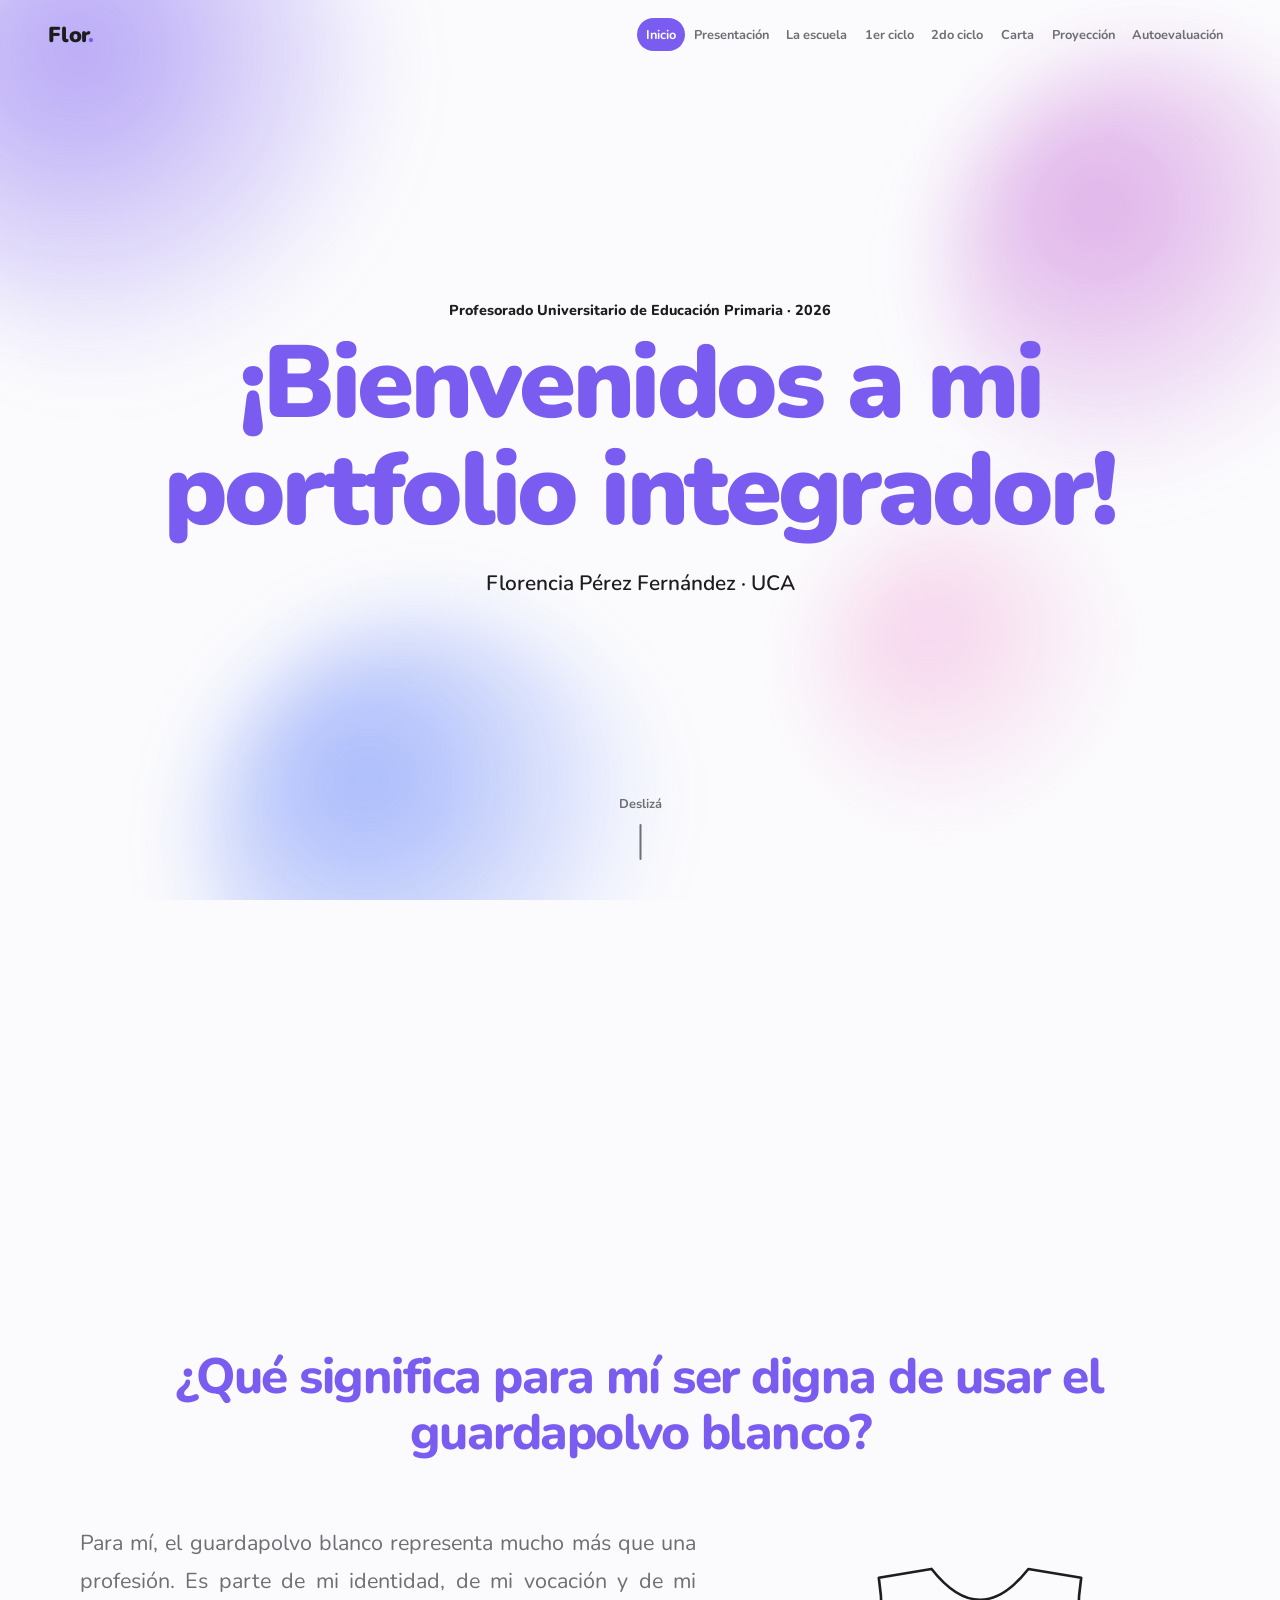
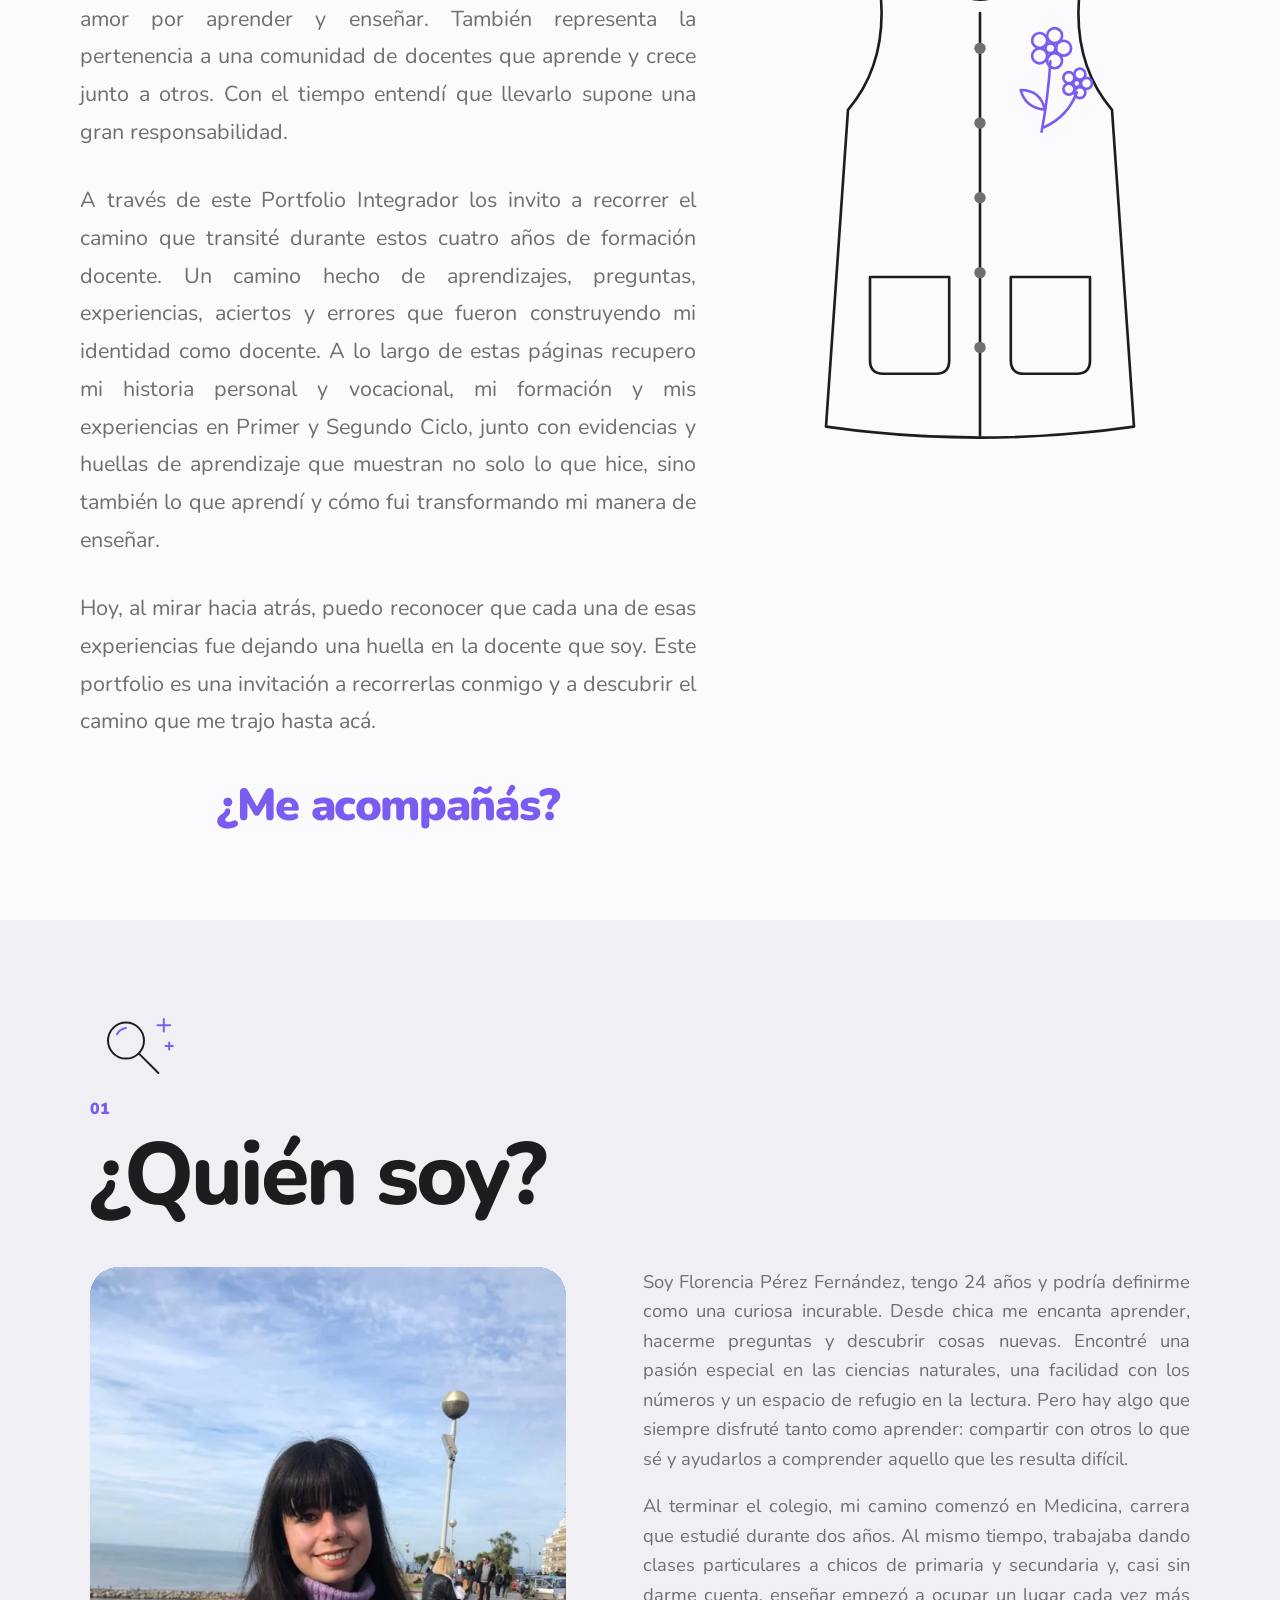
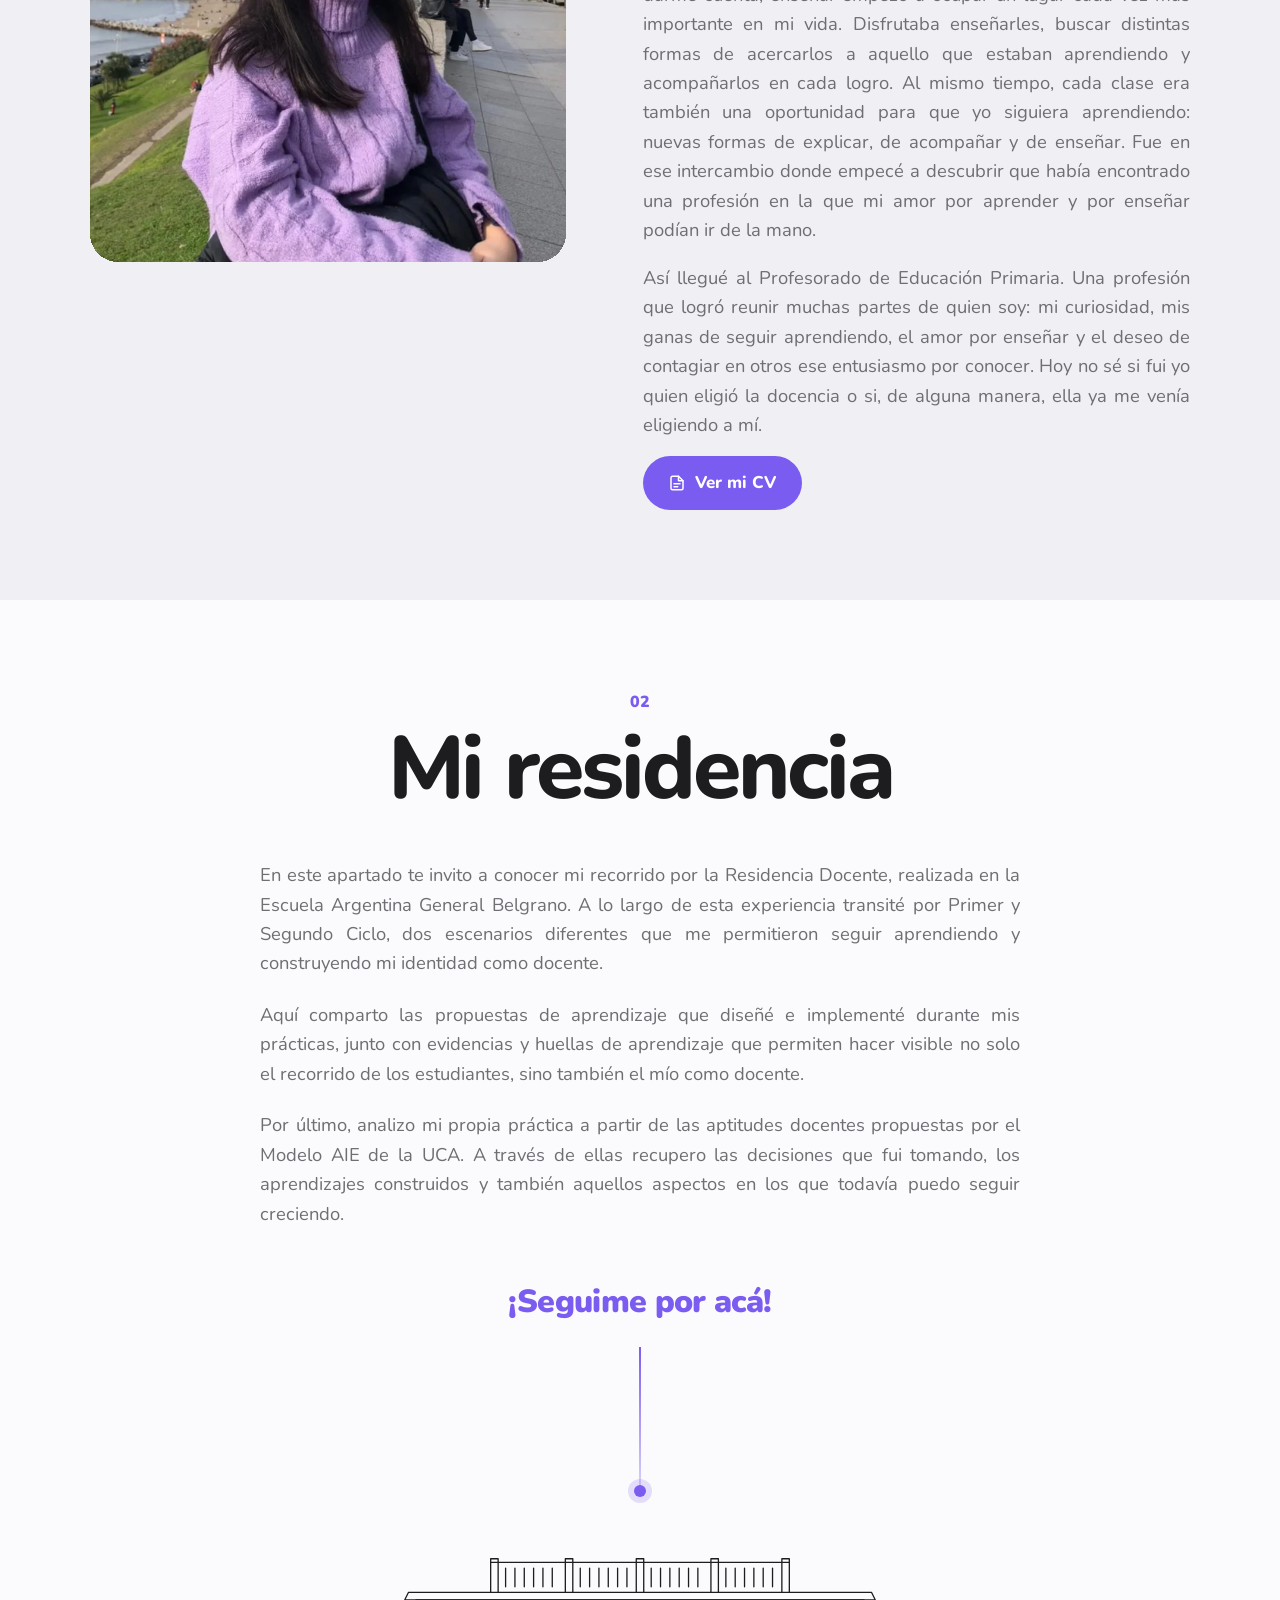
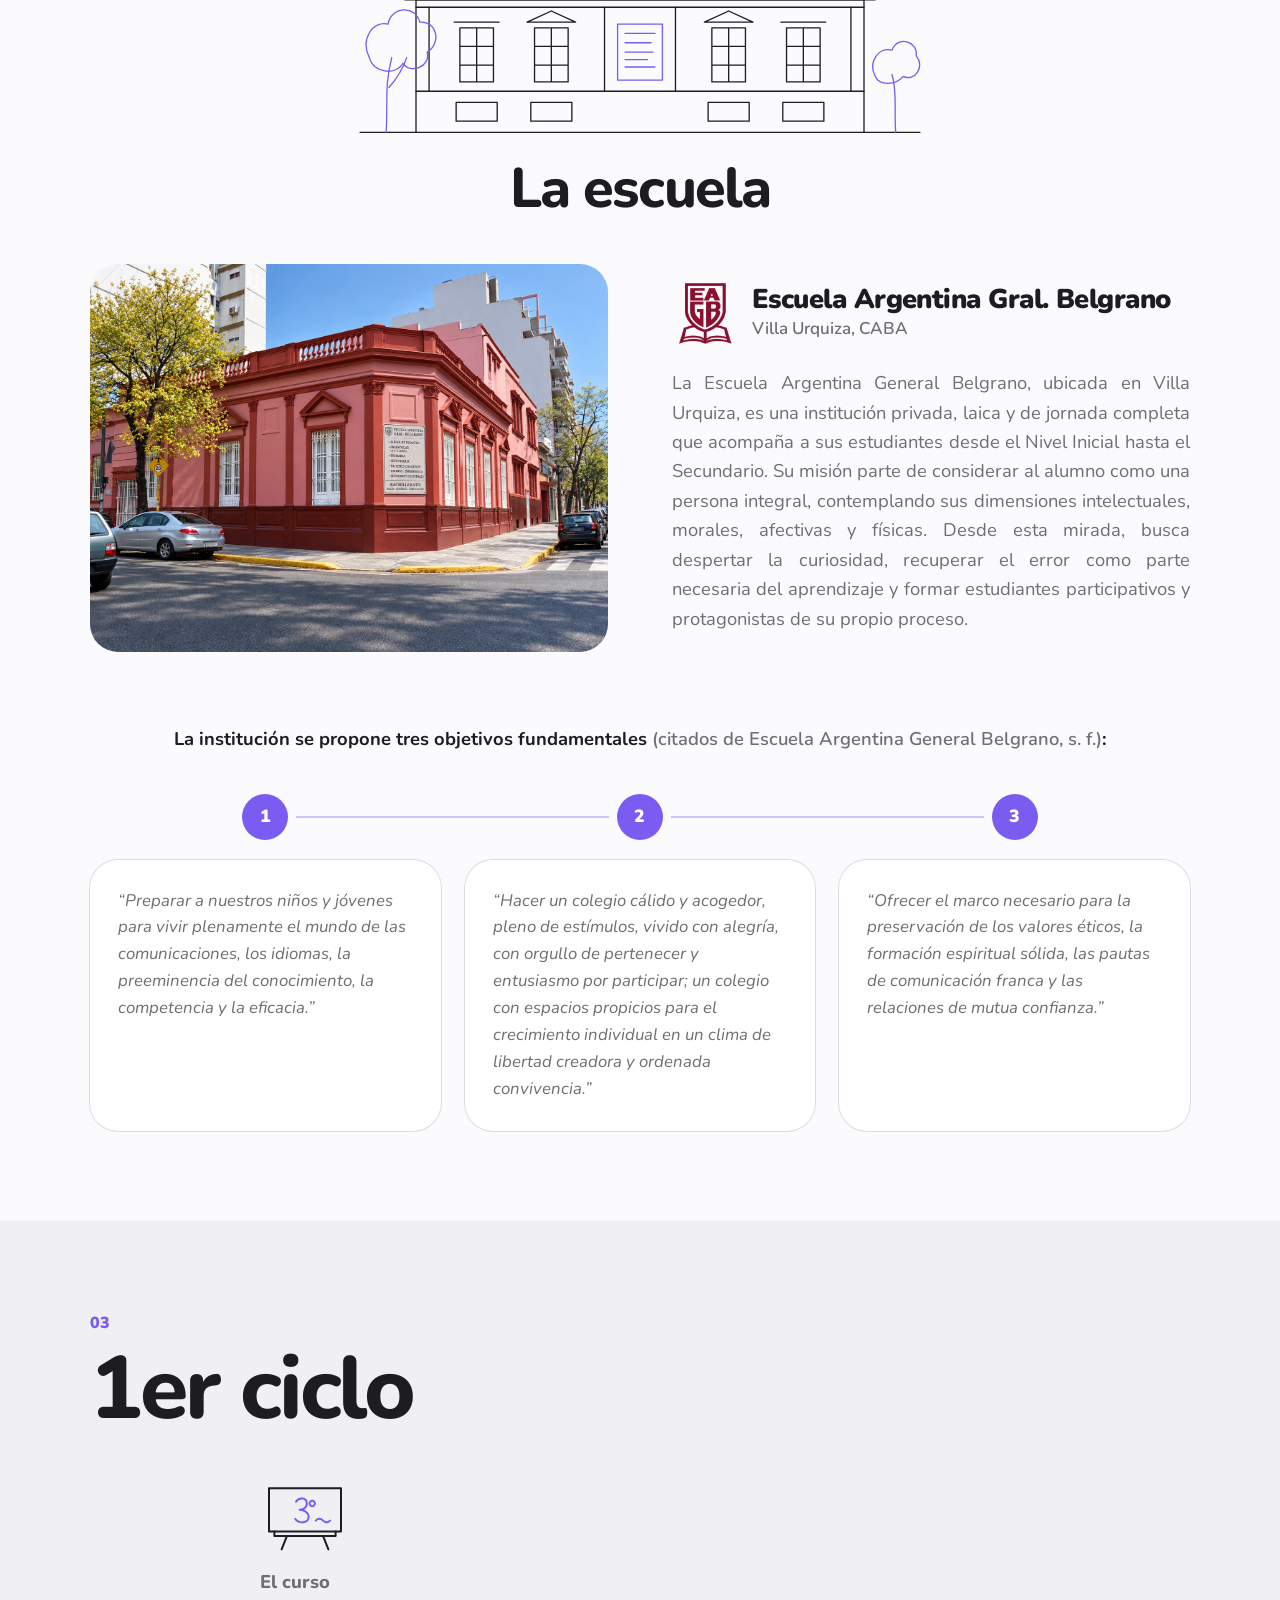
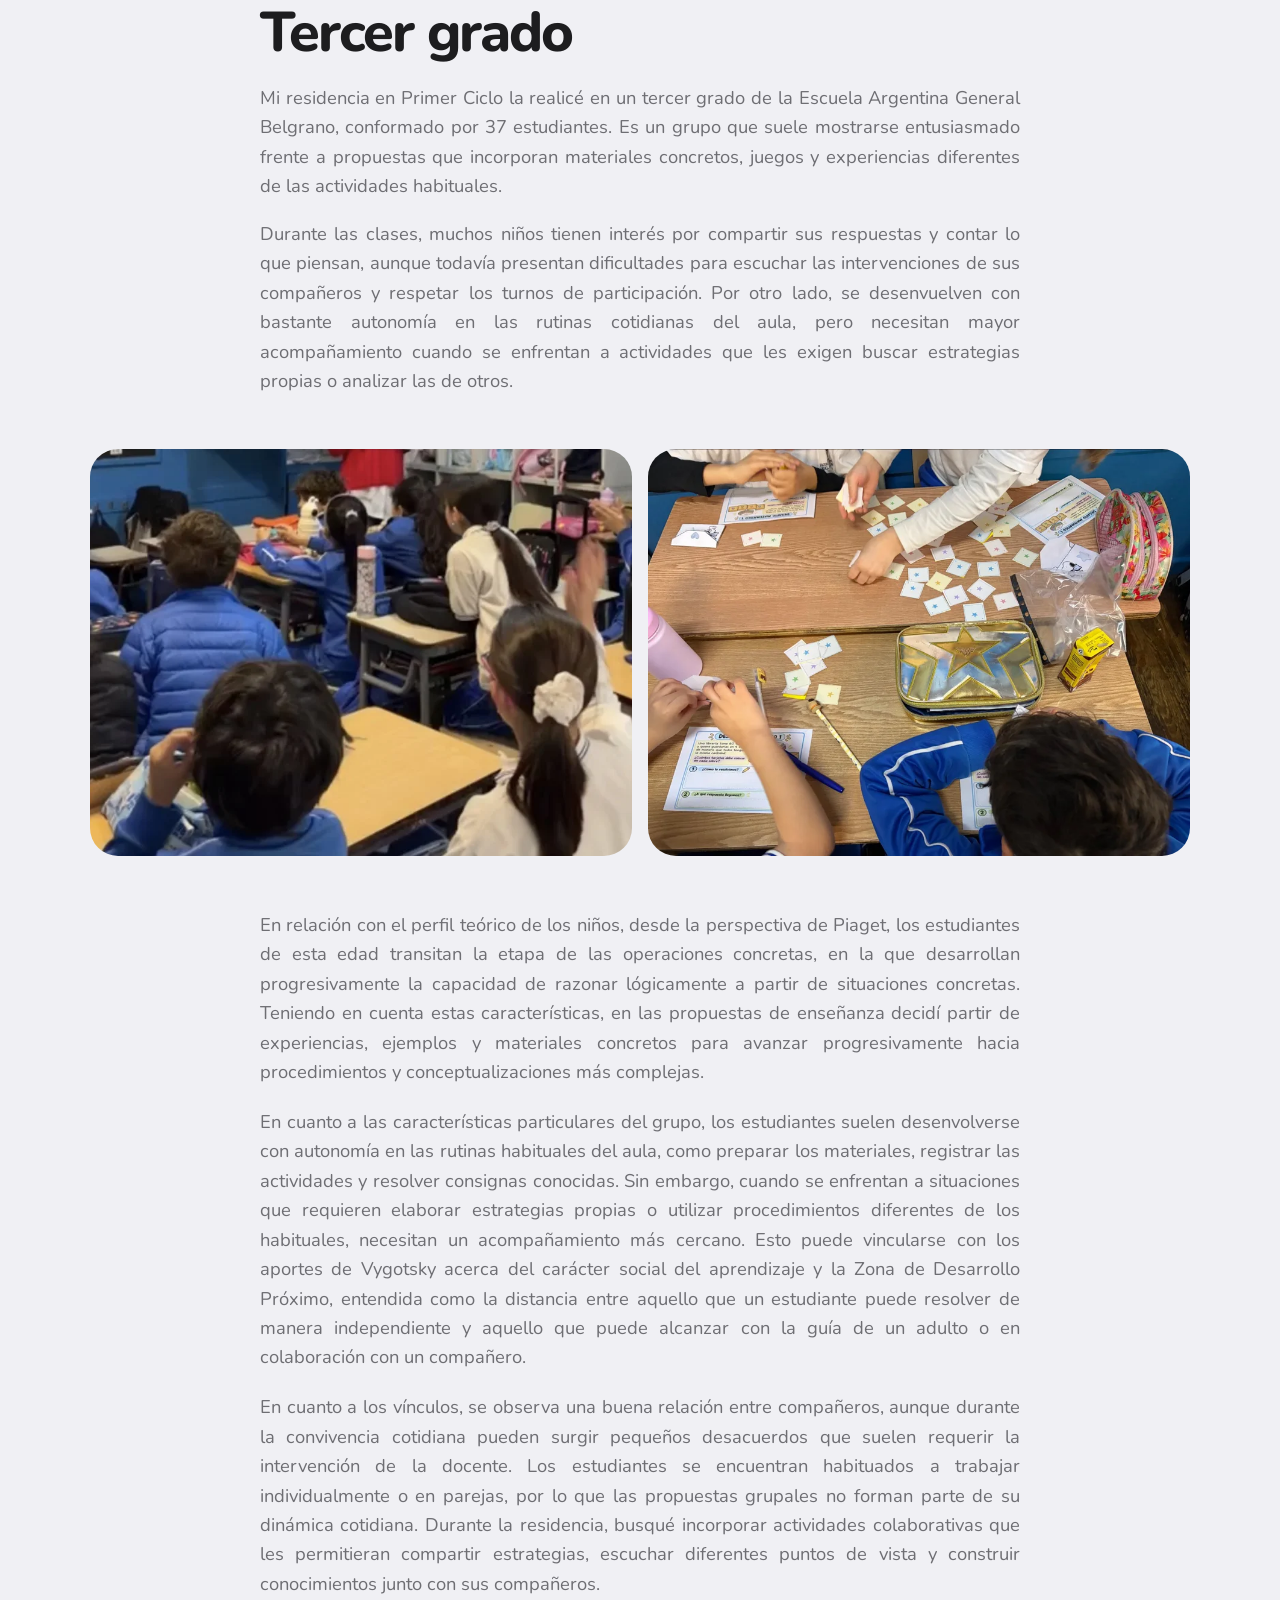
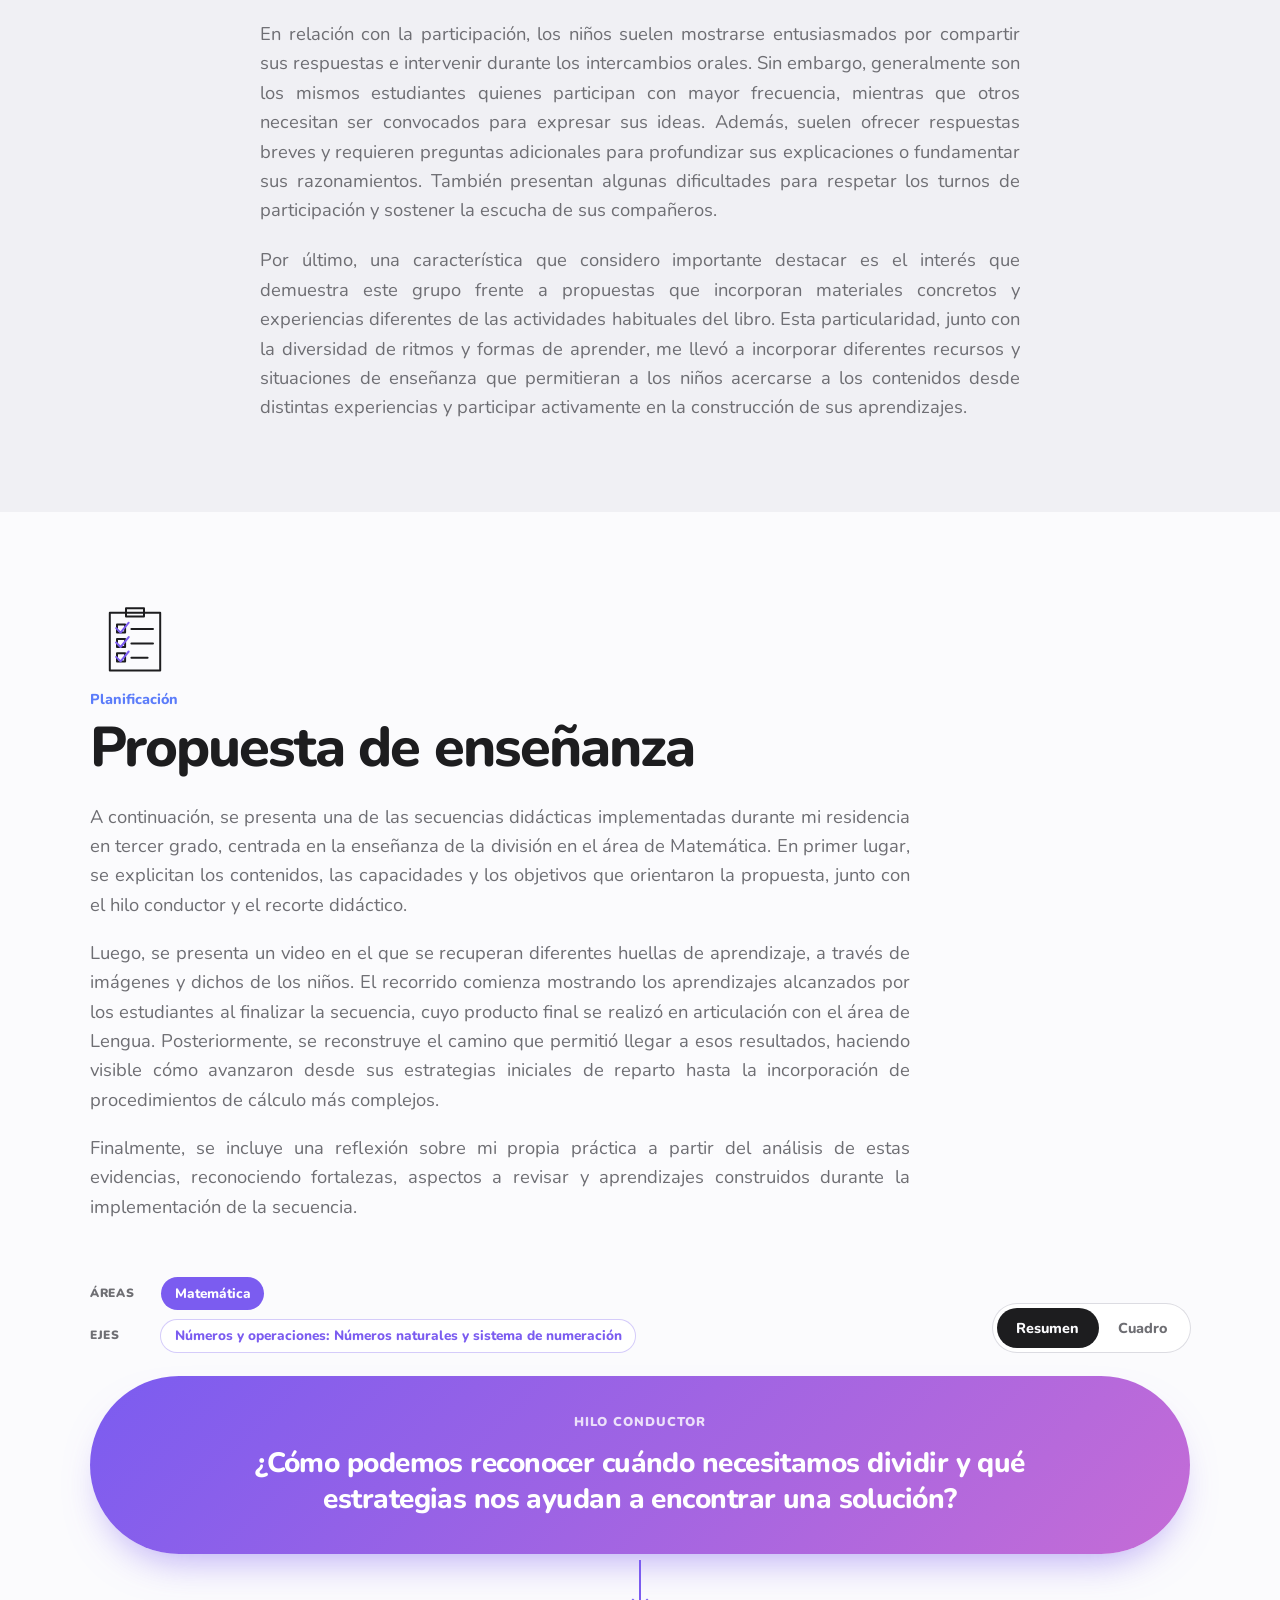
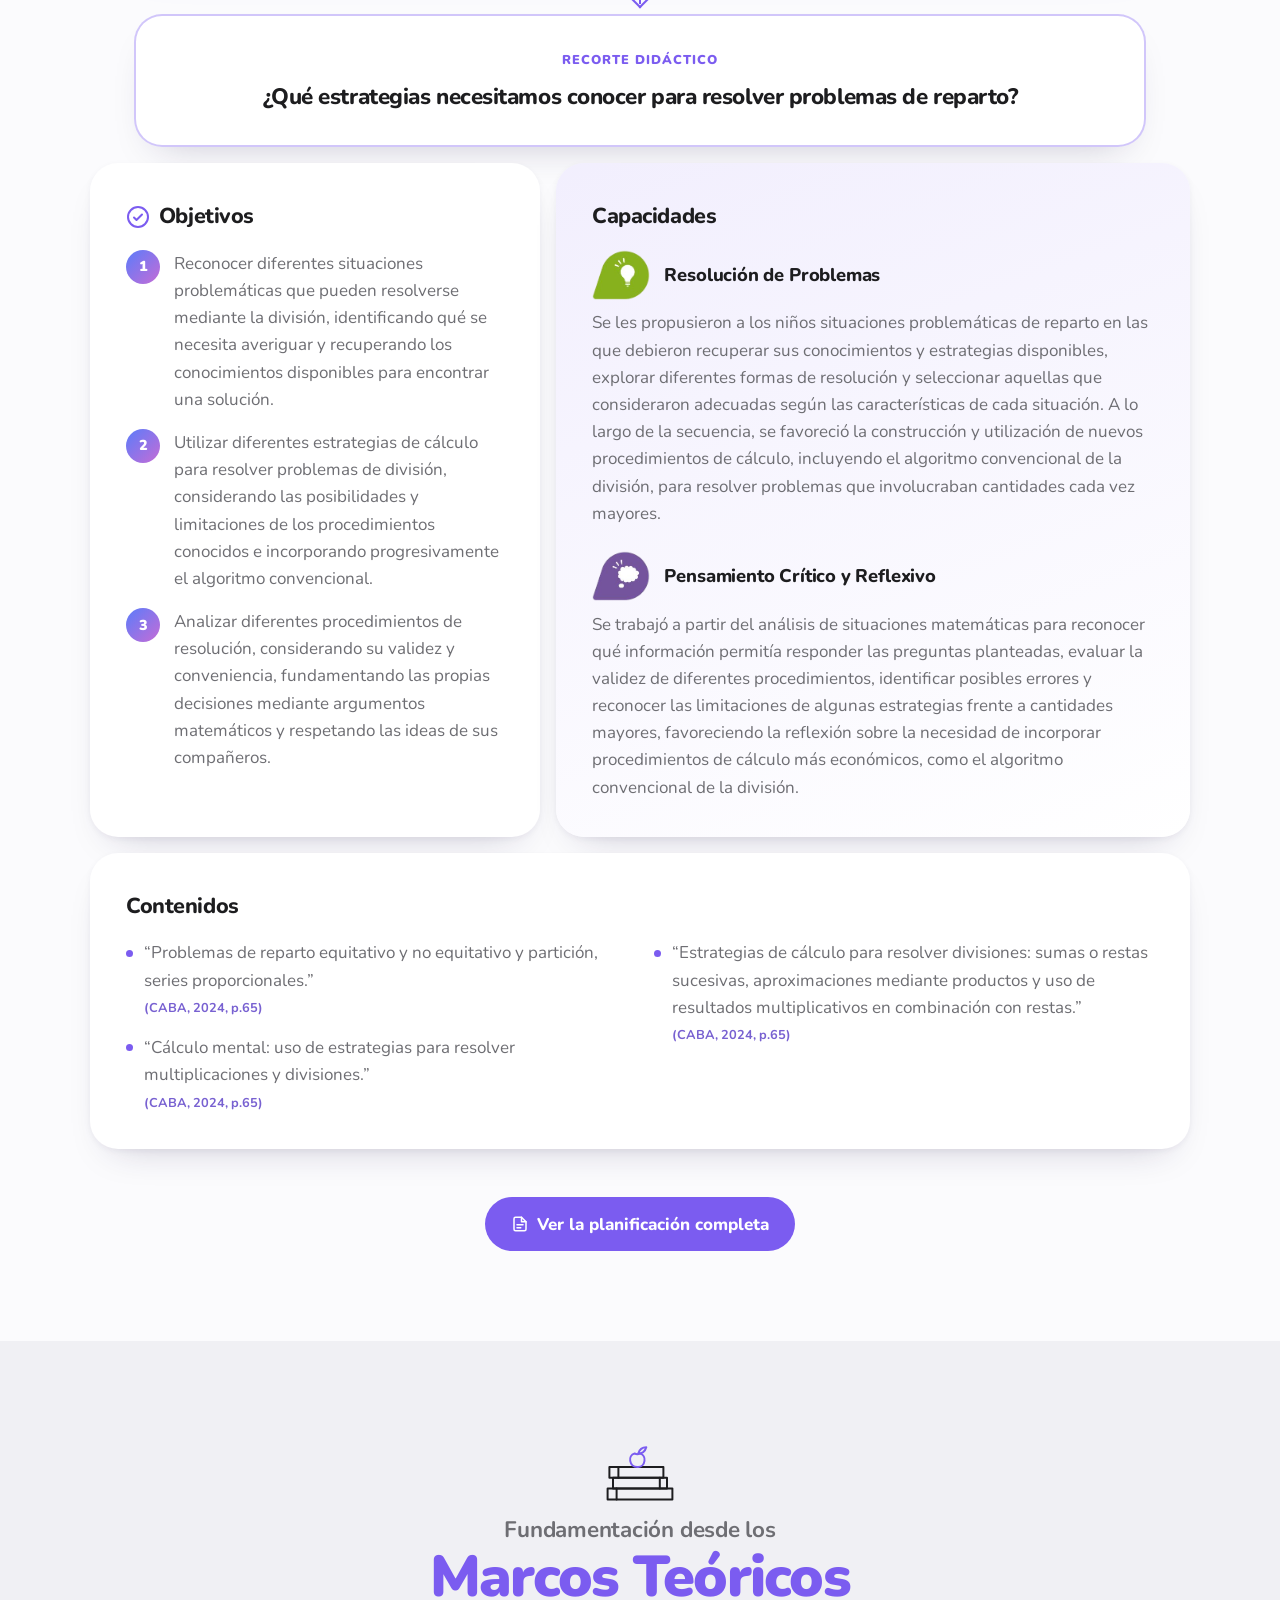
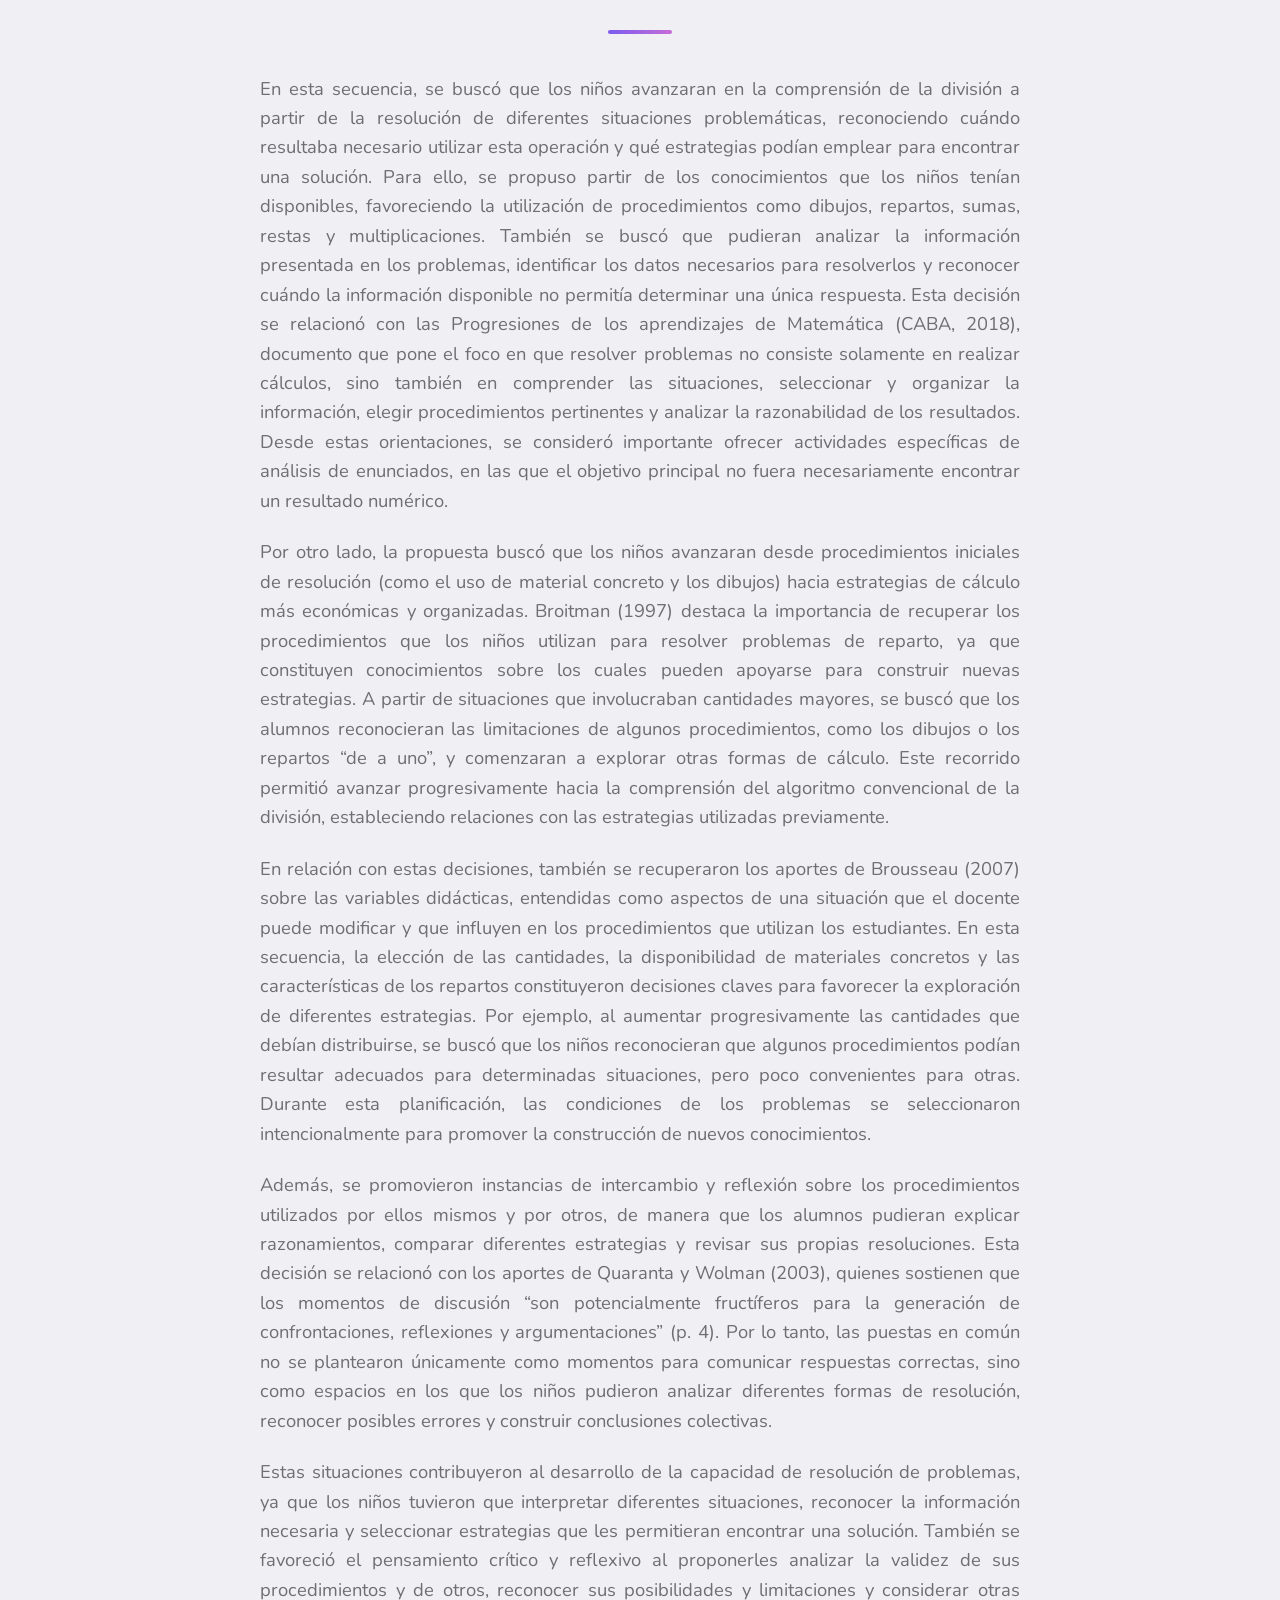
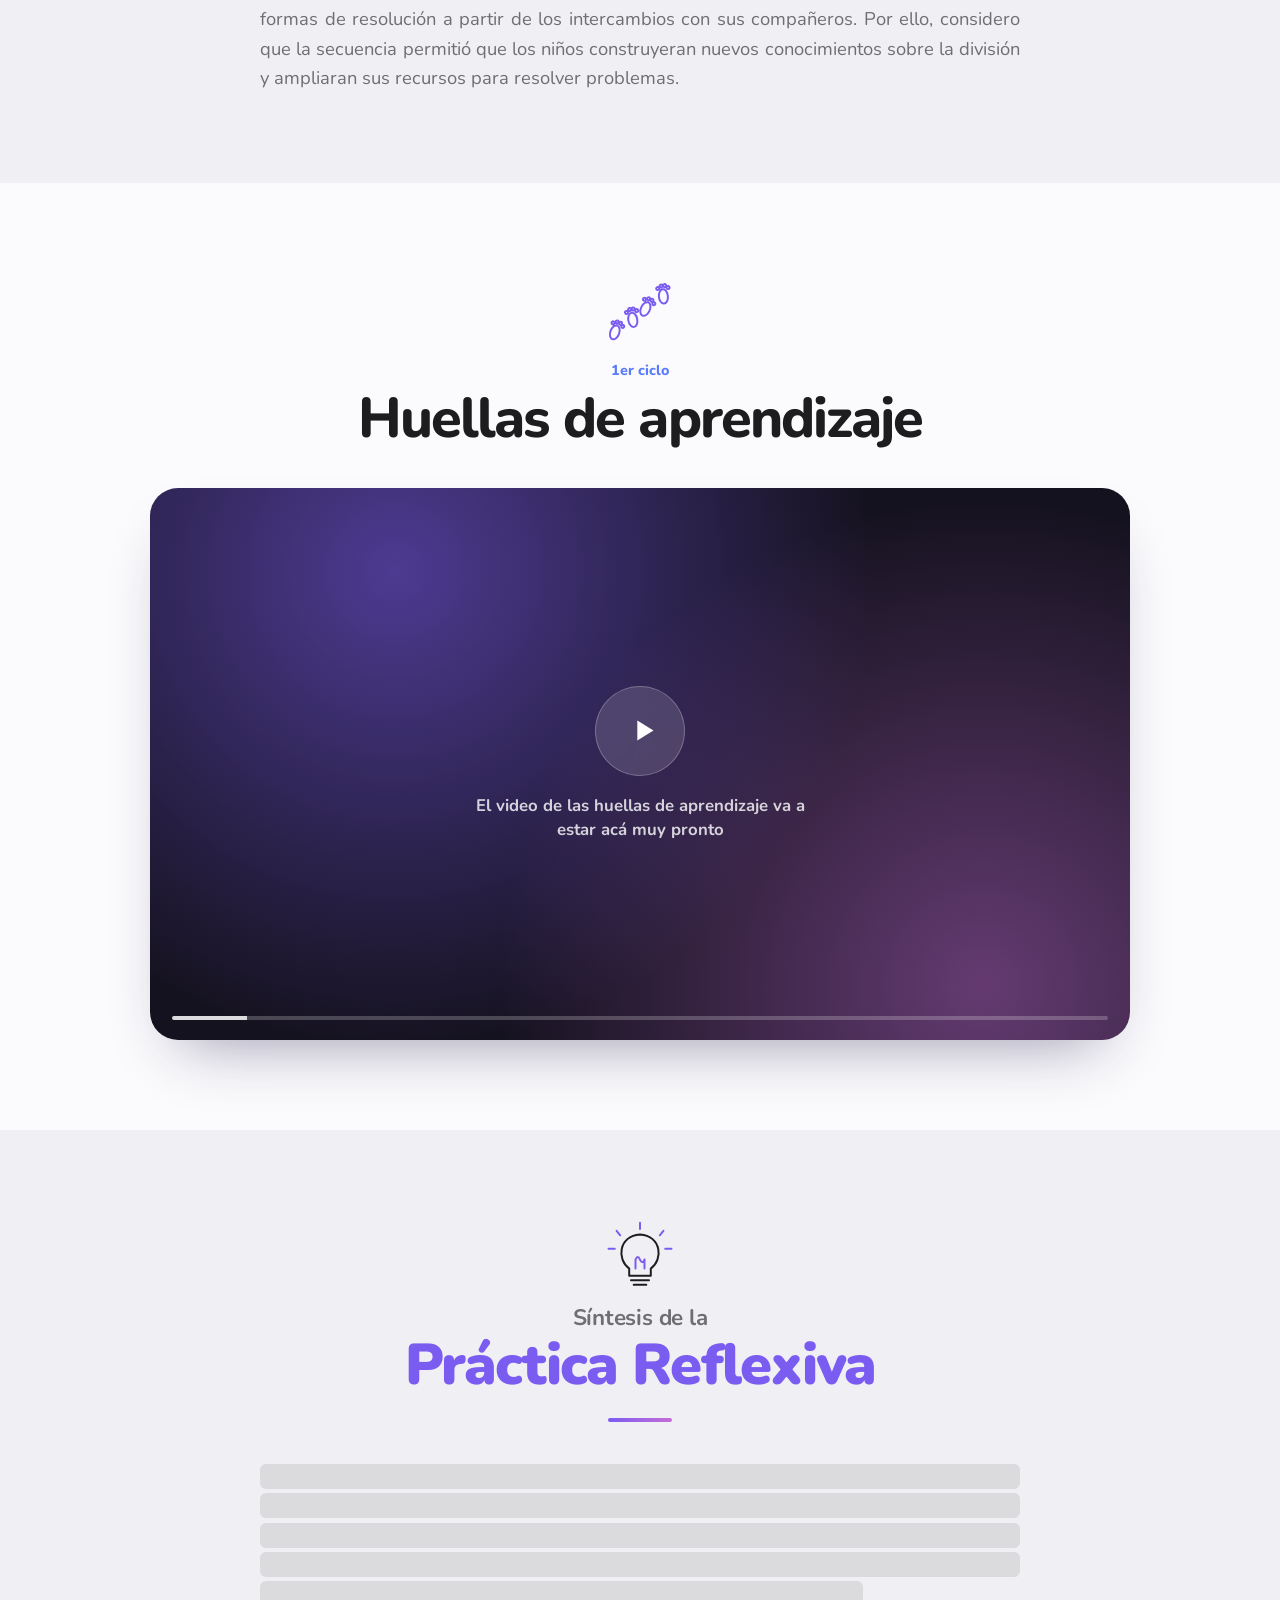
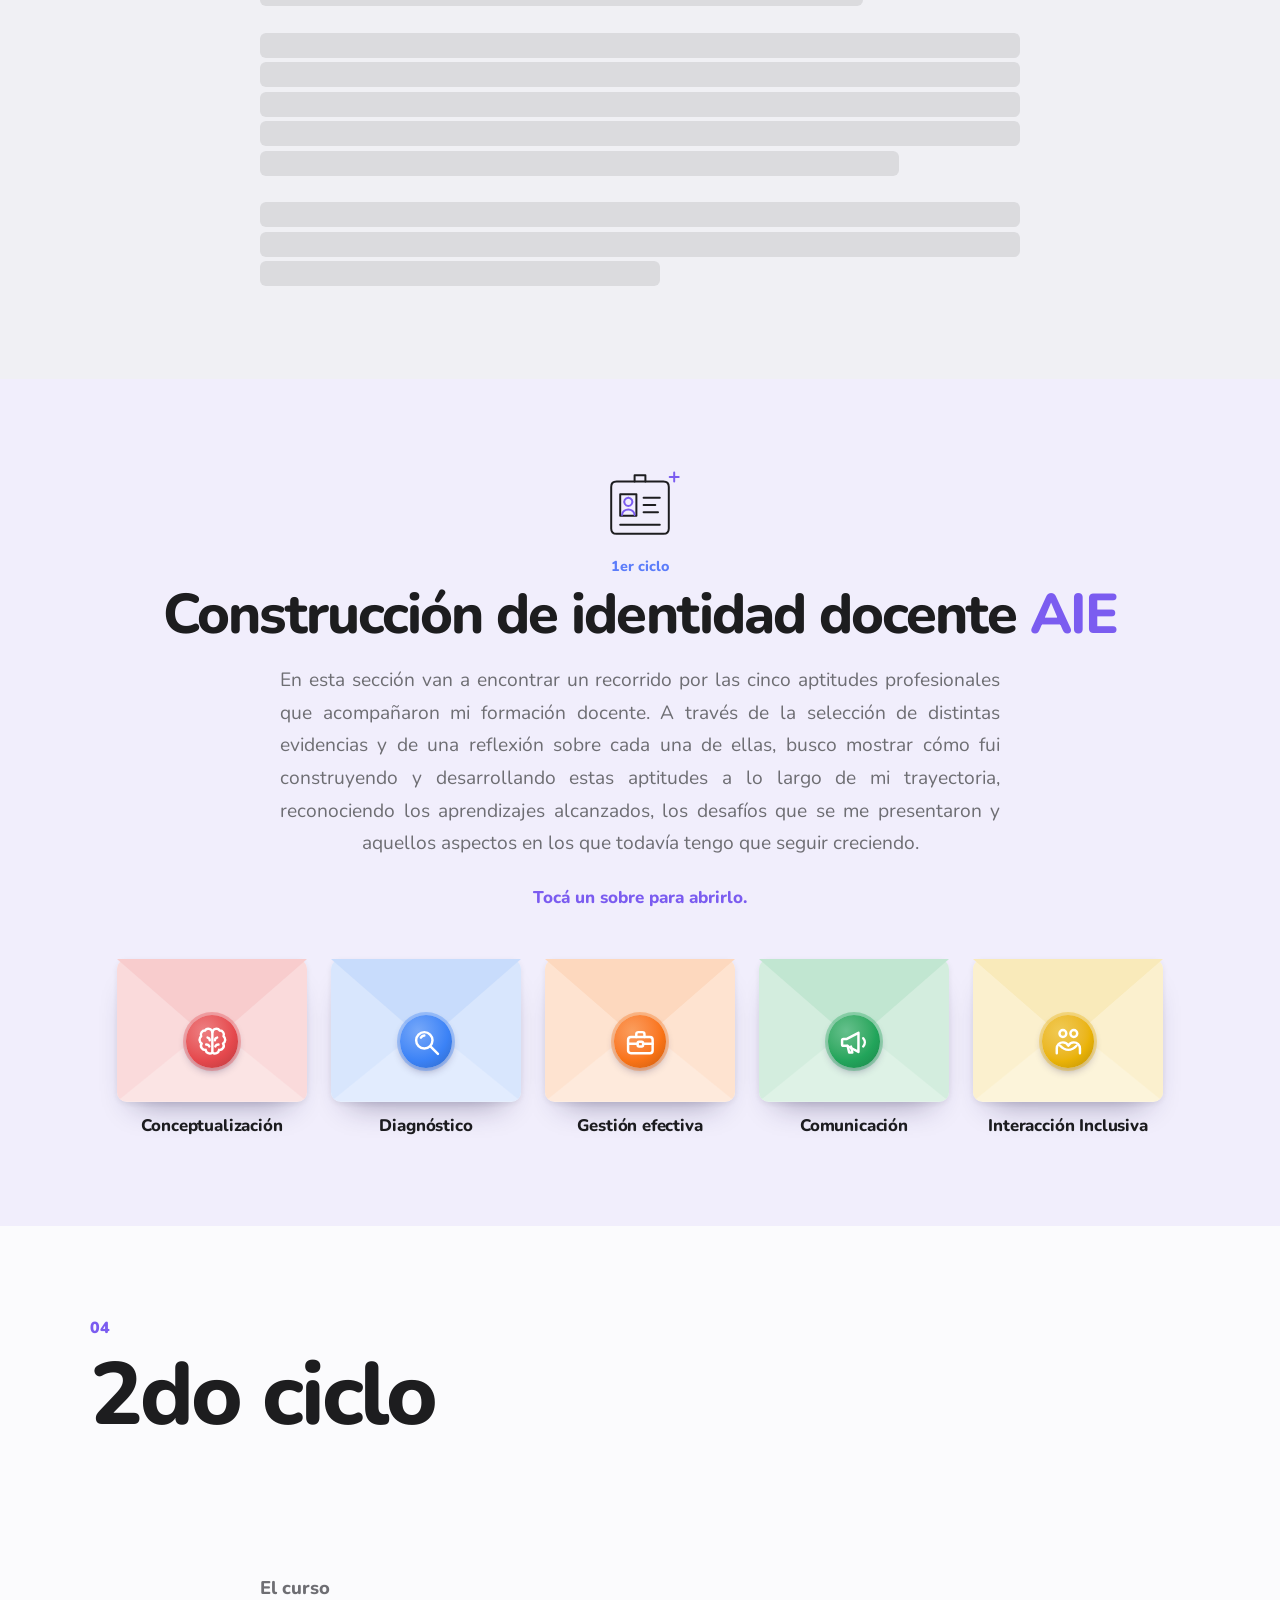
==== commit 83b56b9a: "6to grado: párrafo final del perfil del grupo; 1er ciclo: link a la planificación completa Co-Author" ====
--- a/clase.html
+++ b/clase.html
@@ -11,7 +11,7 @@
   <link rel="preconnect" href="https://fonts.googleapis.com">
   <link rel="preconnect" href="https://fonts.gstatic.com" crossorigin>
   <link href="https://fonts.googleapis.com/css2?family=Nunito:wght@400;500;600;700;800;900&display=swap" rel="stylesheet">
-  <link rel="stylesheet" href="css/styles.css?v=155">
+  <link rel="stylesheet" href="css/styles.css?v=156">
 </head>
 <body>
 
@@ -35,8 +35,8 @@
     <p id="lightboxCaption"></p>
   </div>
 
-  <script src="js/datos.js?v=155"></script>
-  <script src="js/comun.js?v=155"></script>
-  <script src="js/clase.js?v=155"></script>
+  <script src="js/datos.js?v=156"></script>
+  <script src="js/comun.js?v=156"></script>
+  <script src="js/clase.js?v=156"></script>
 </body>
 </html>
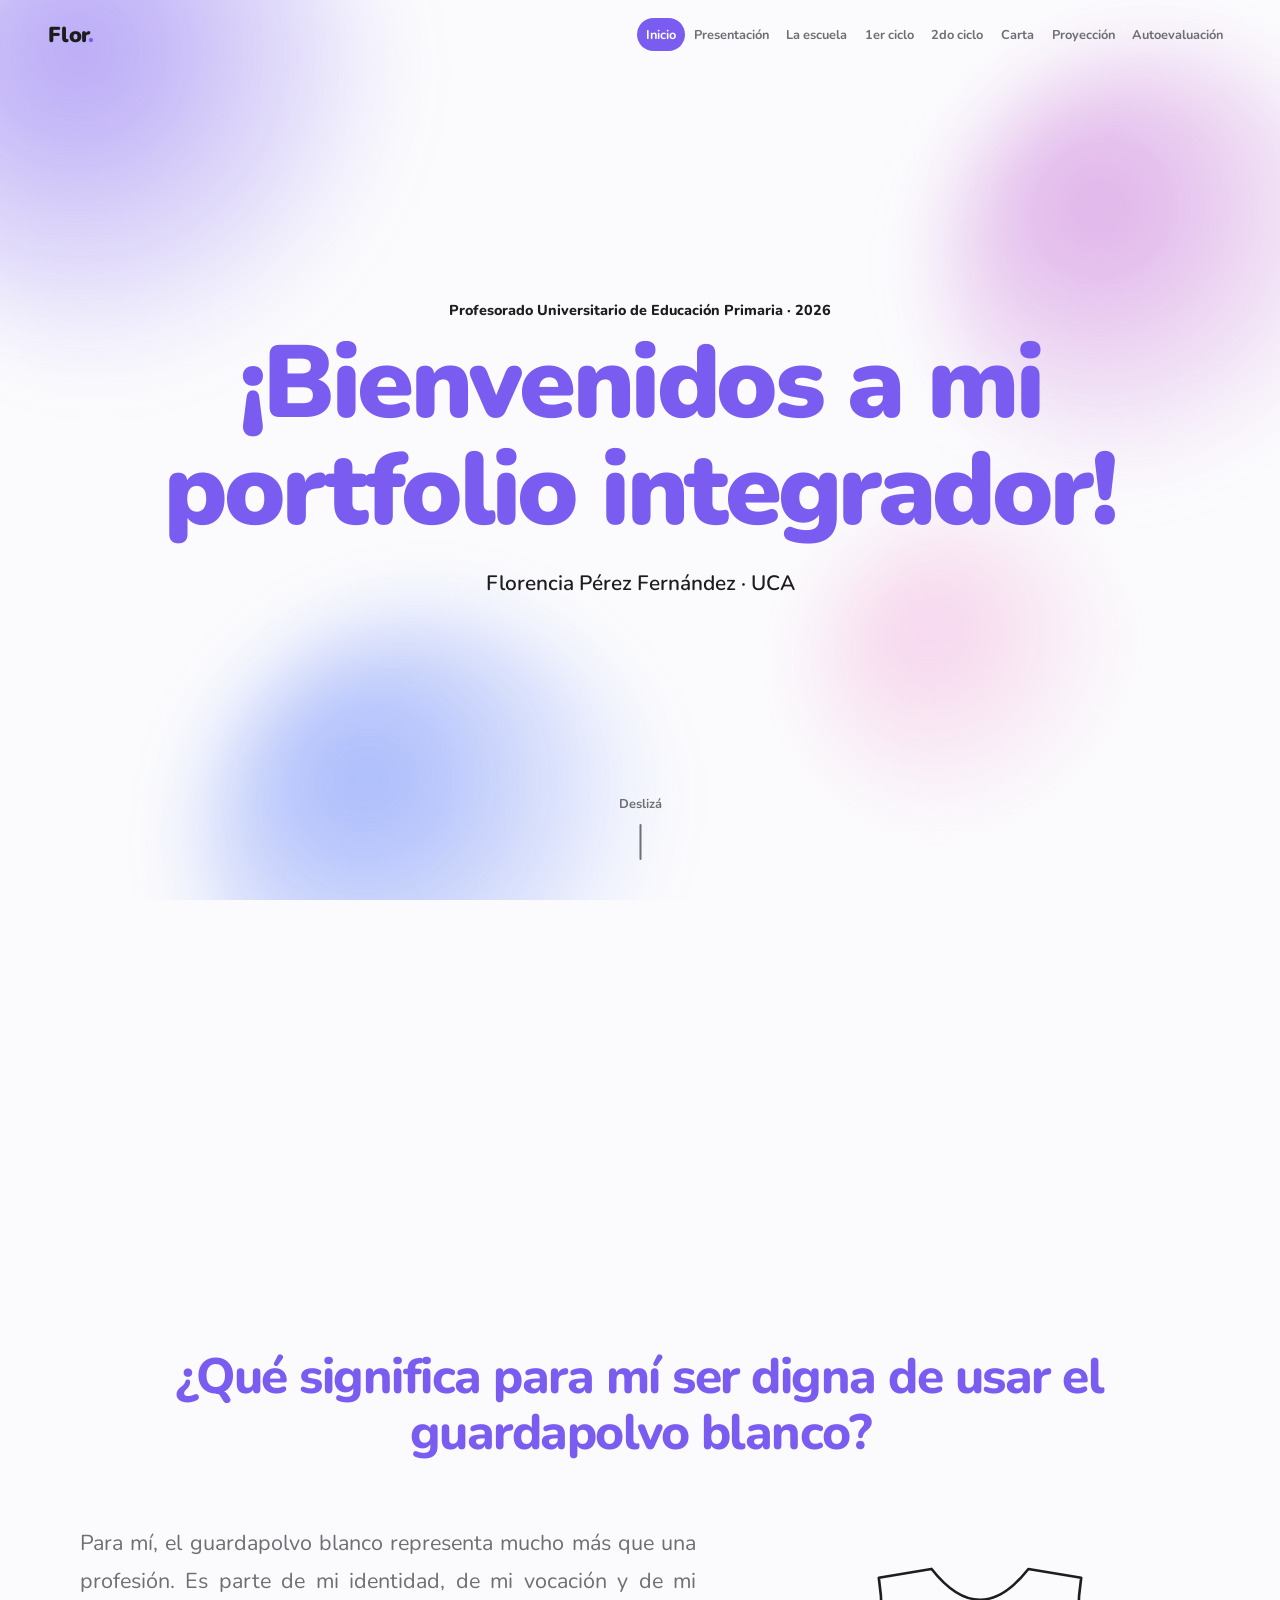
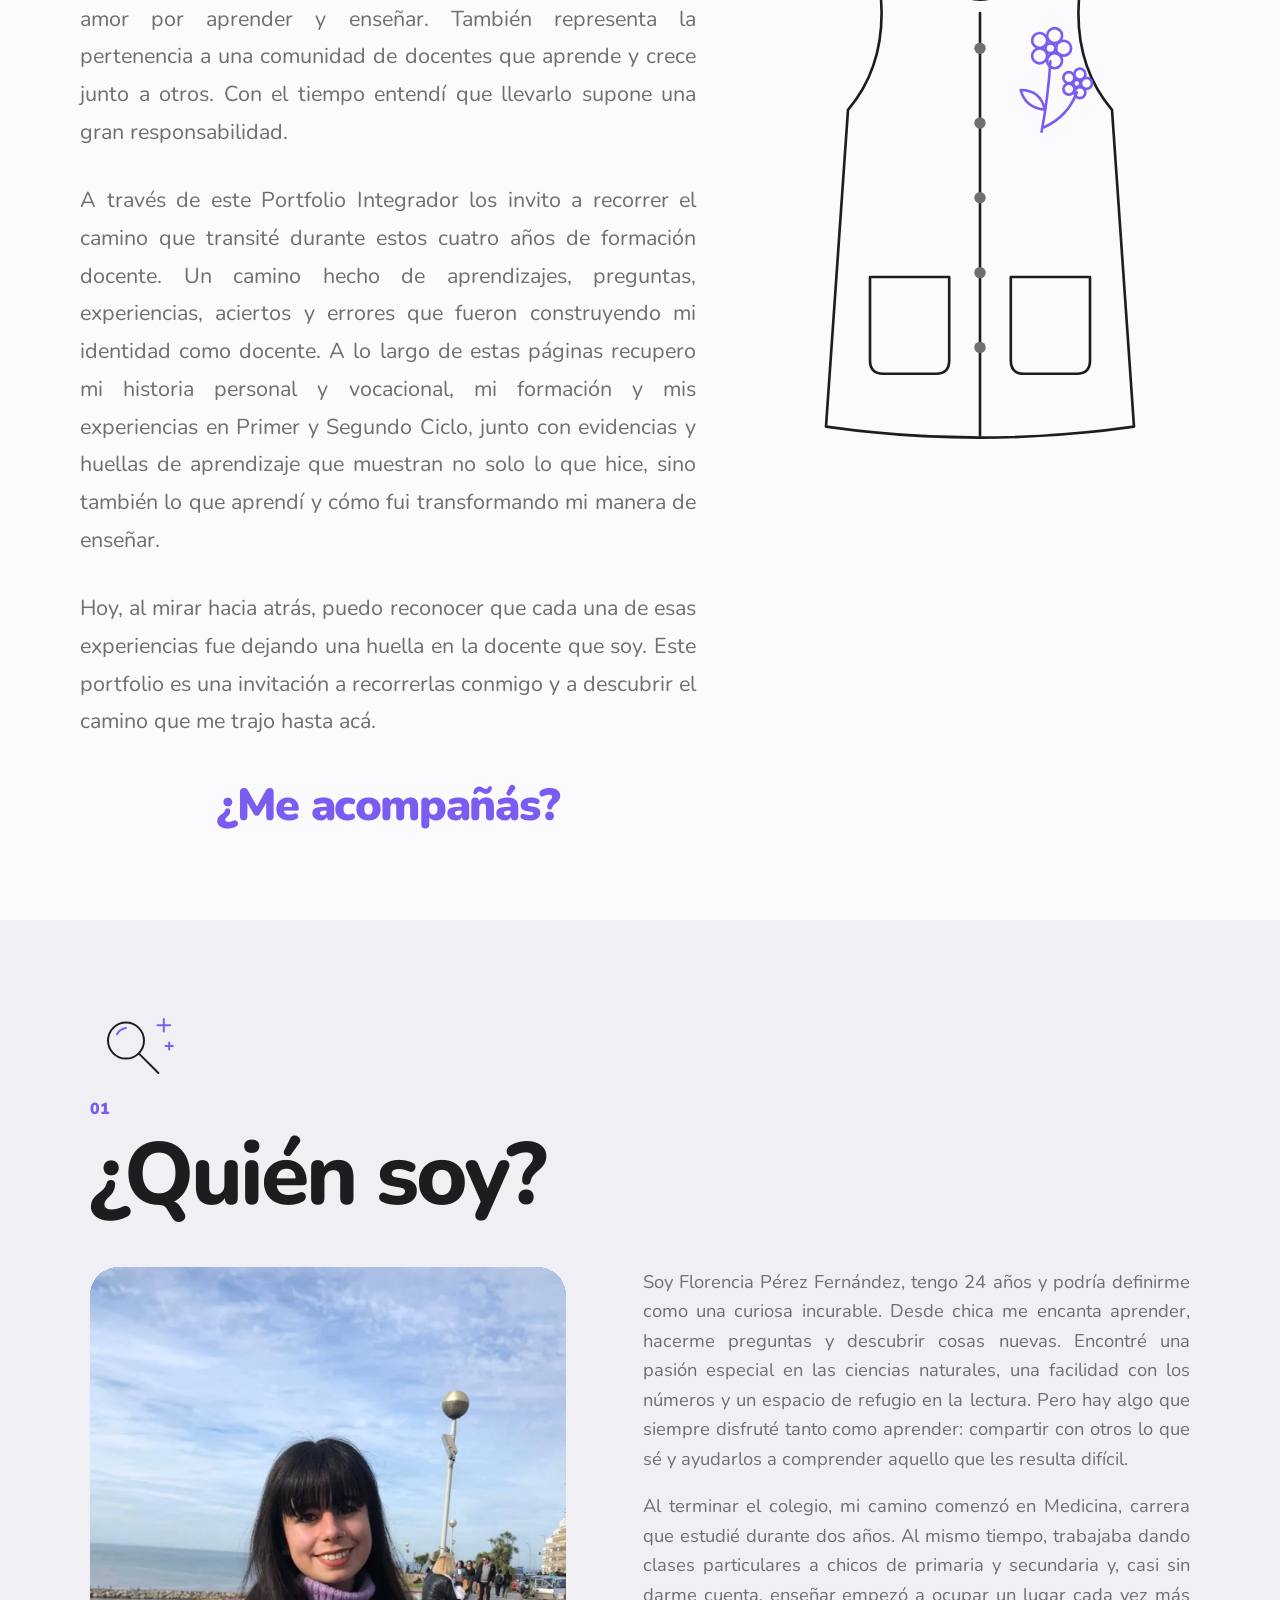
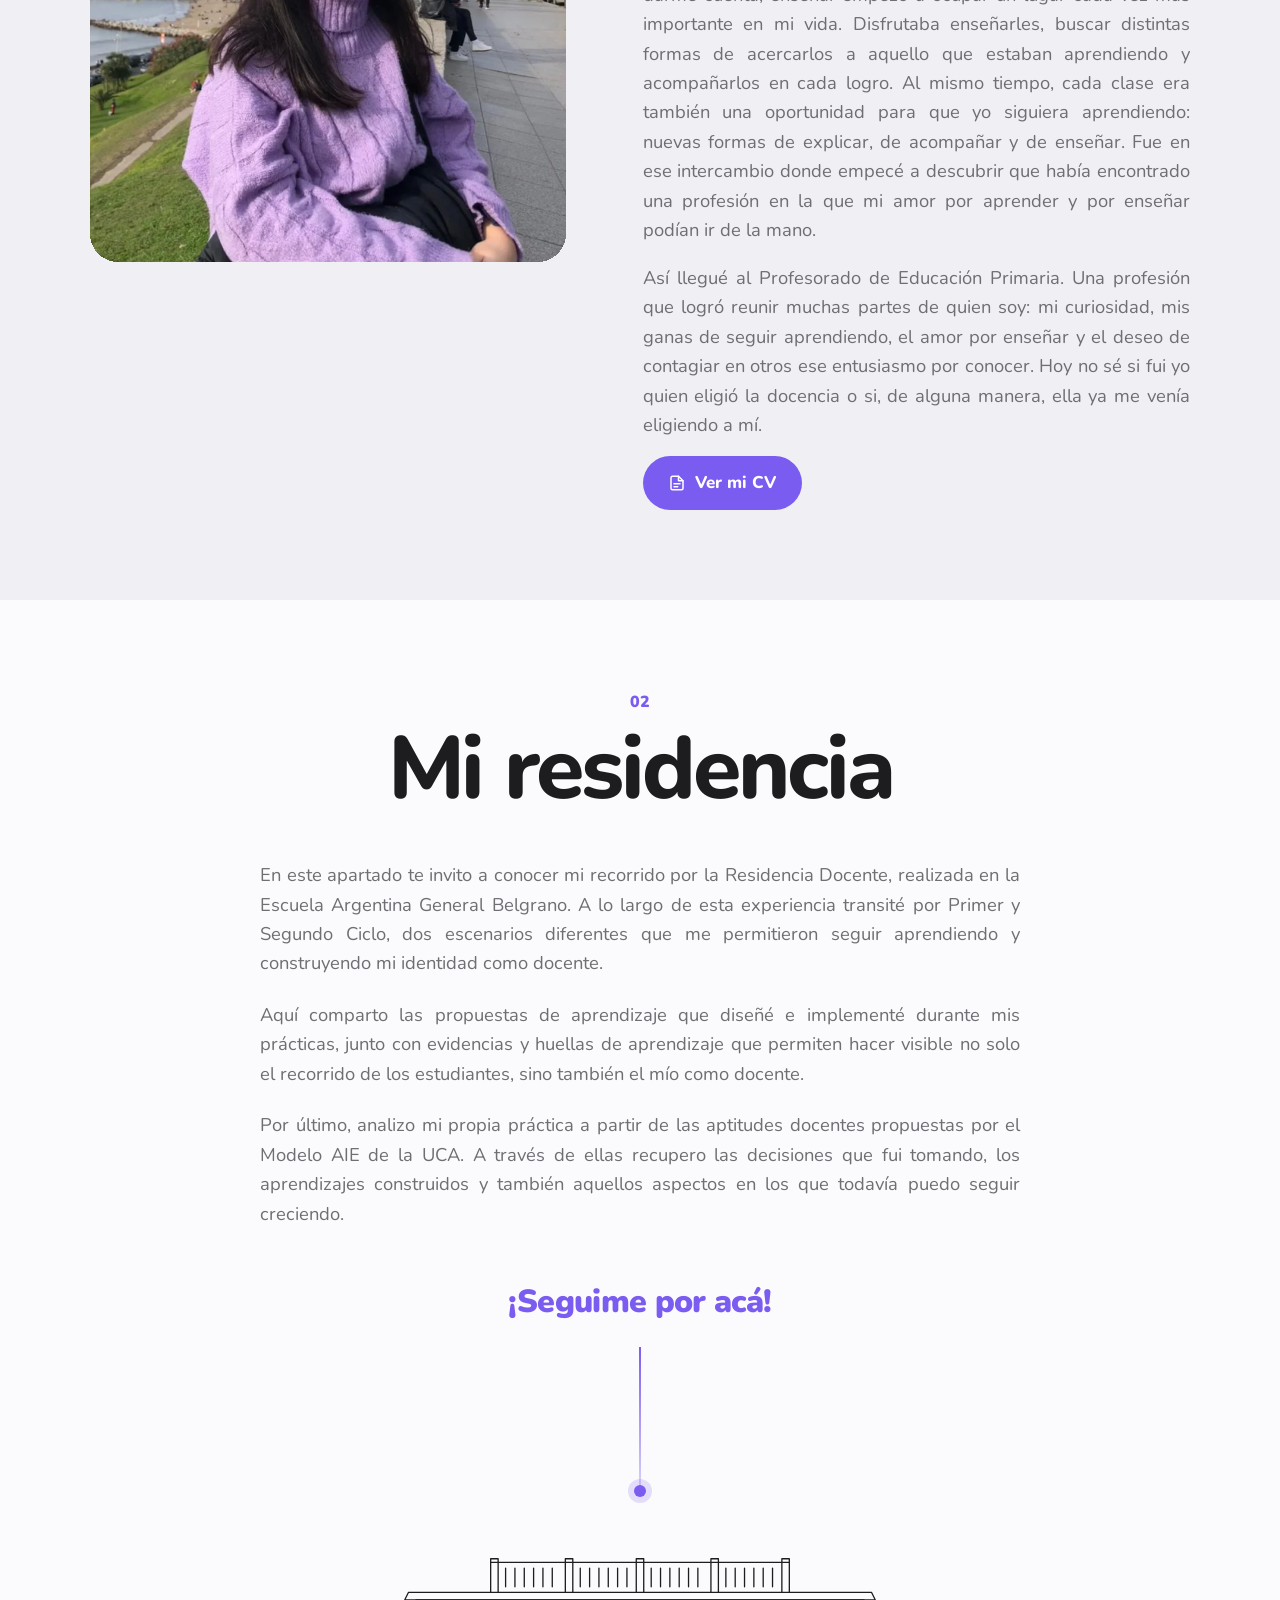
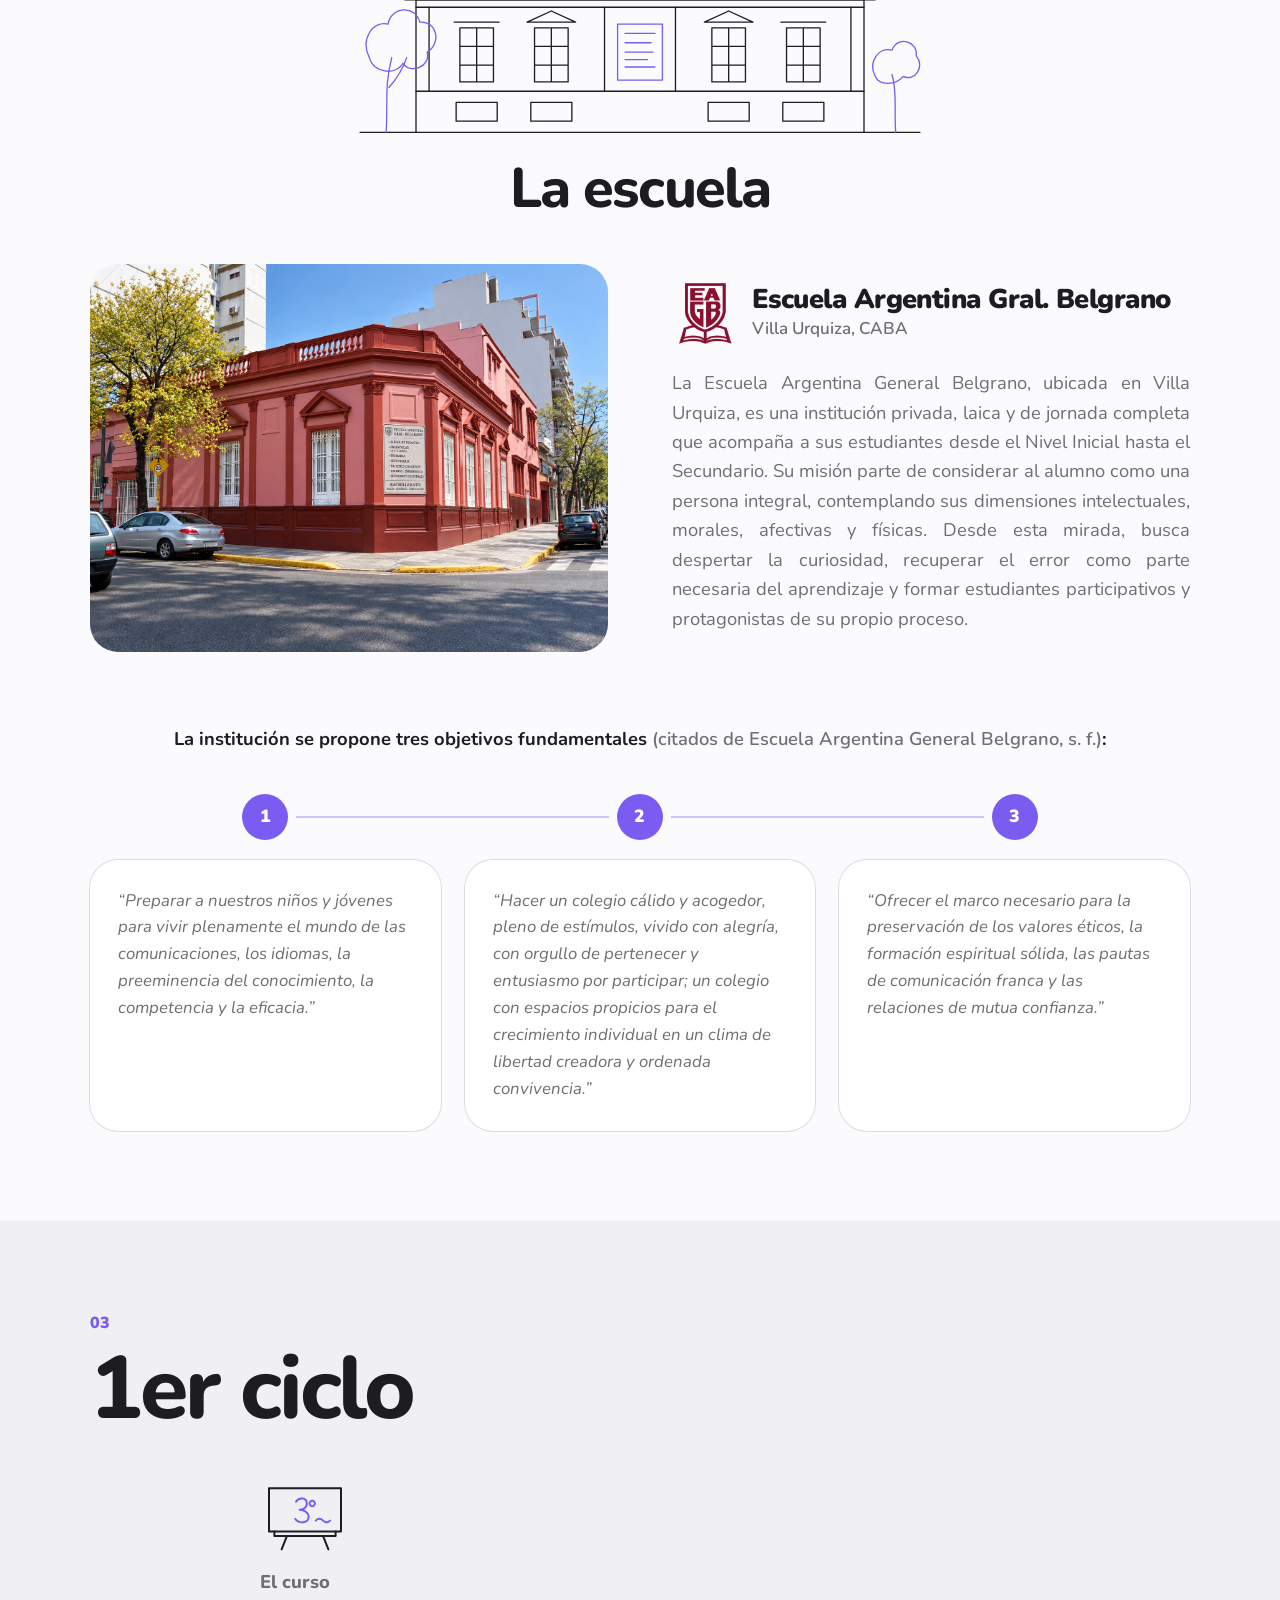
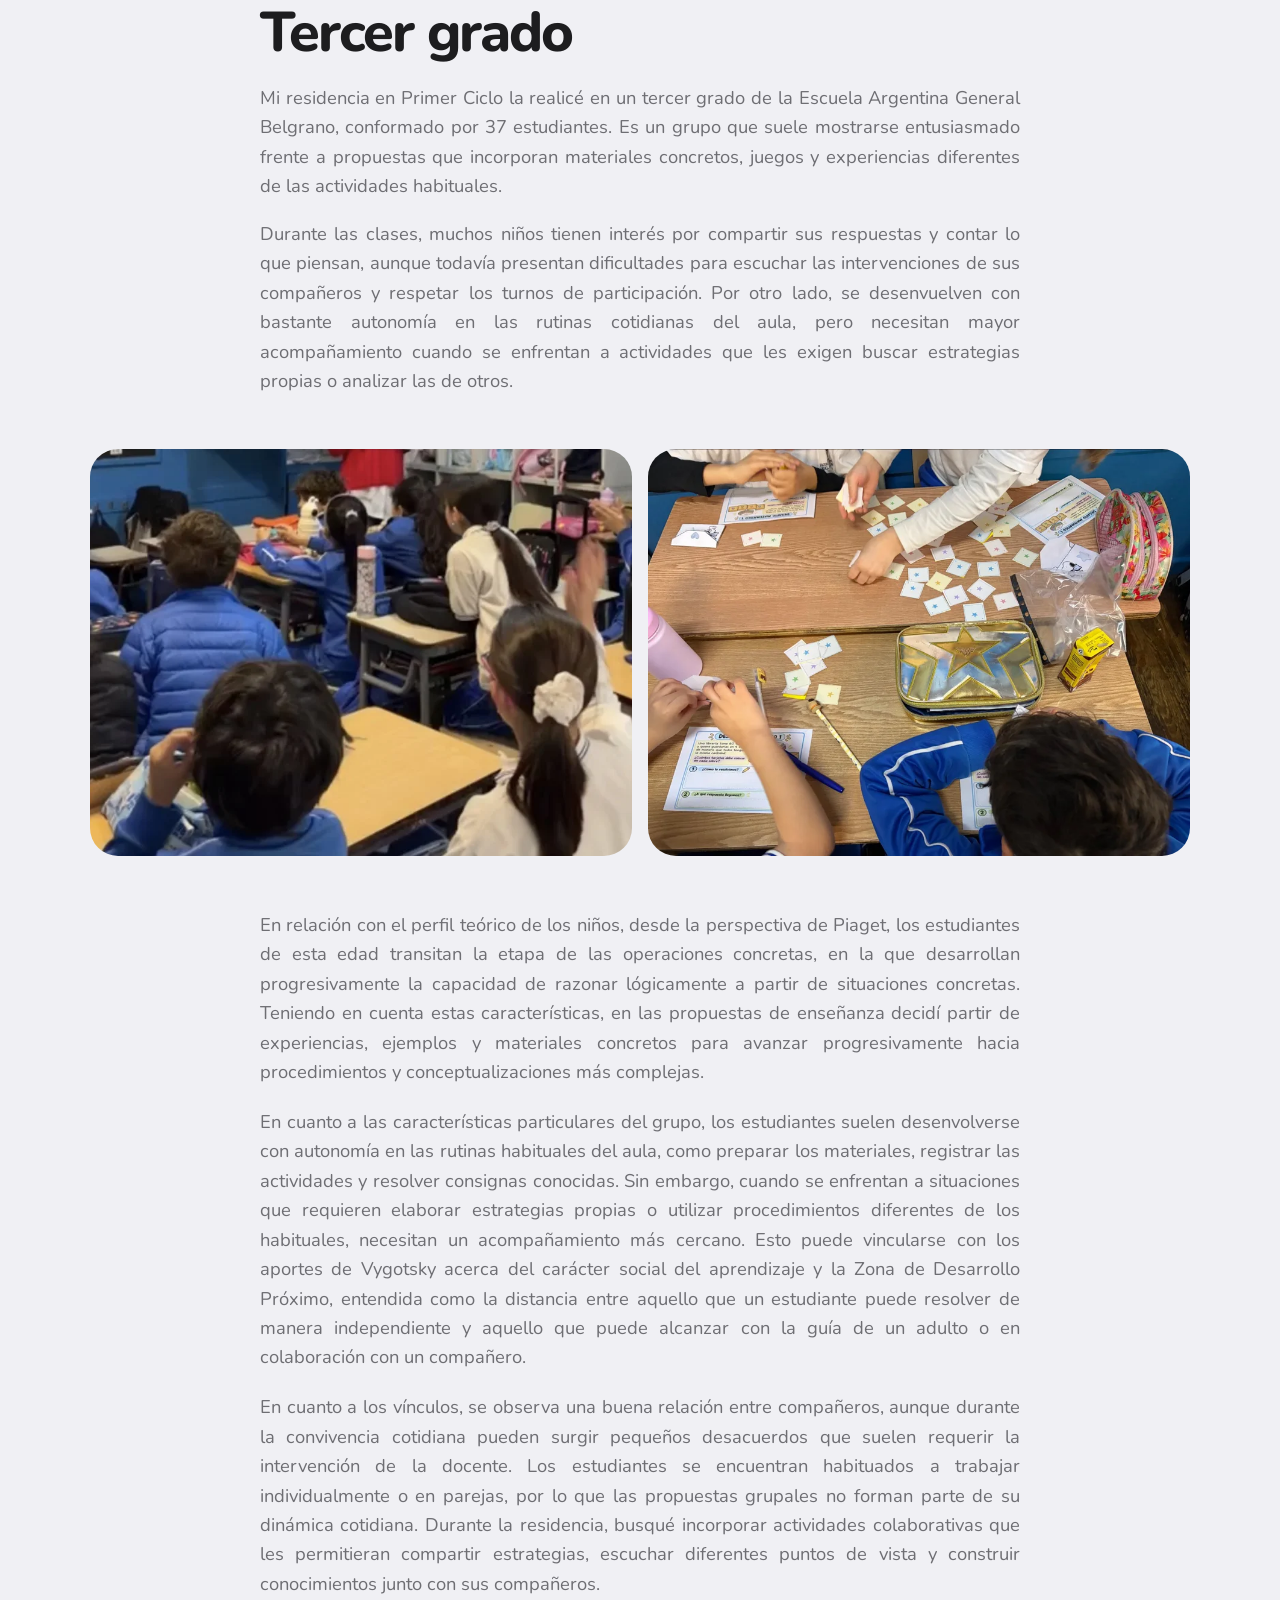
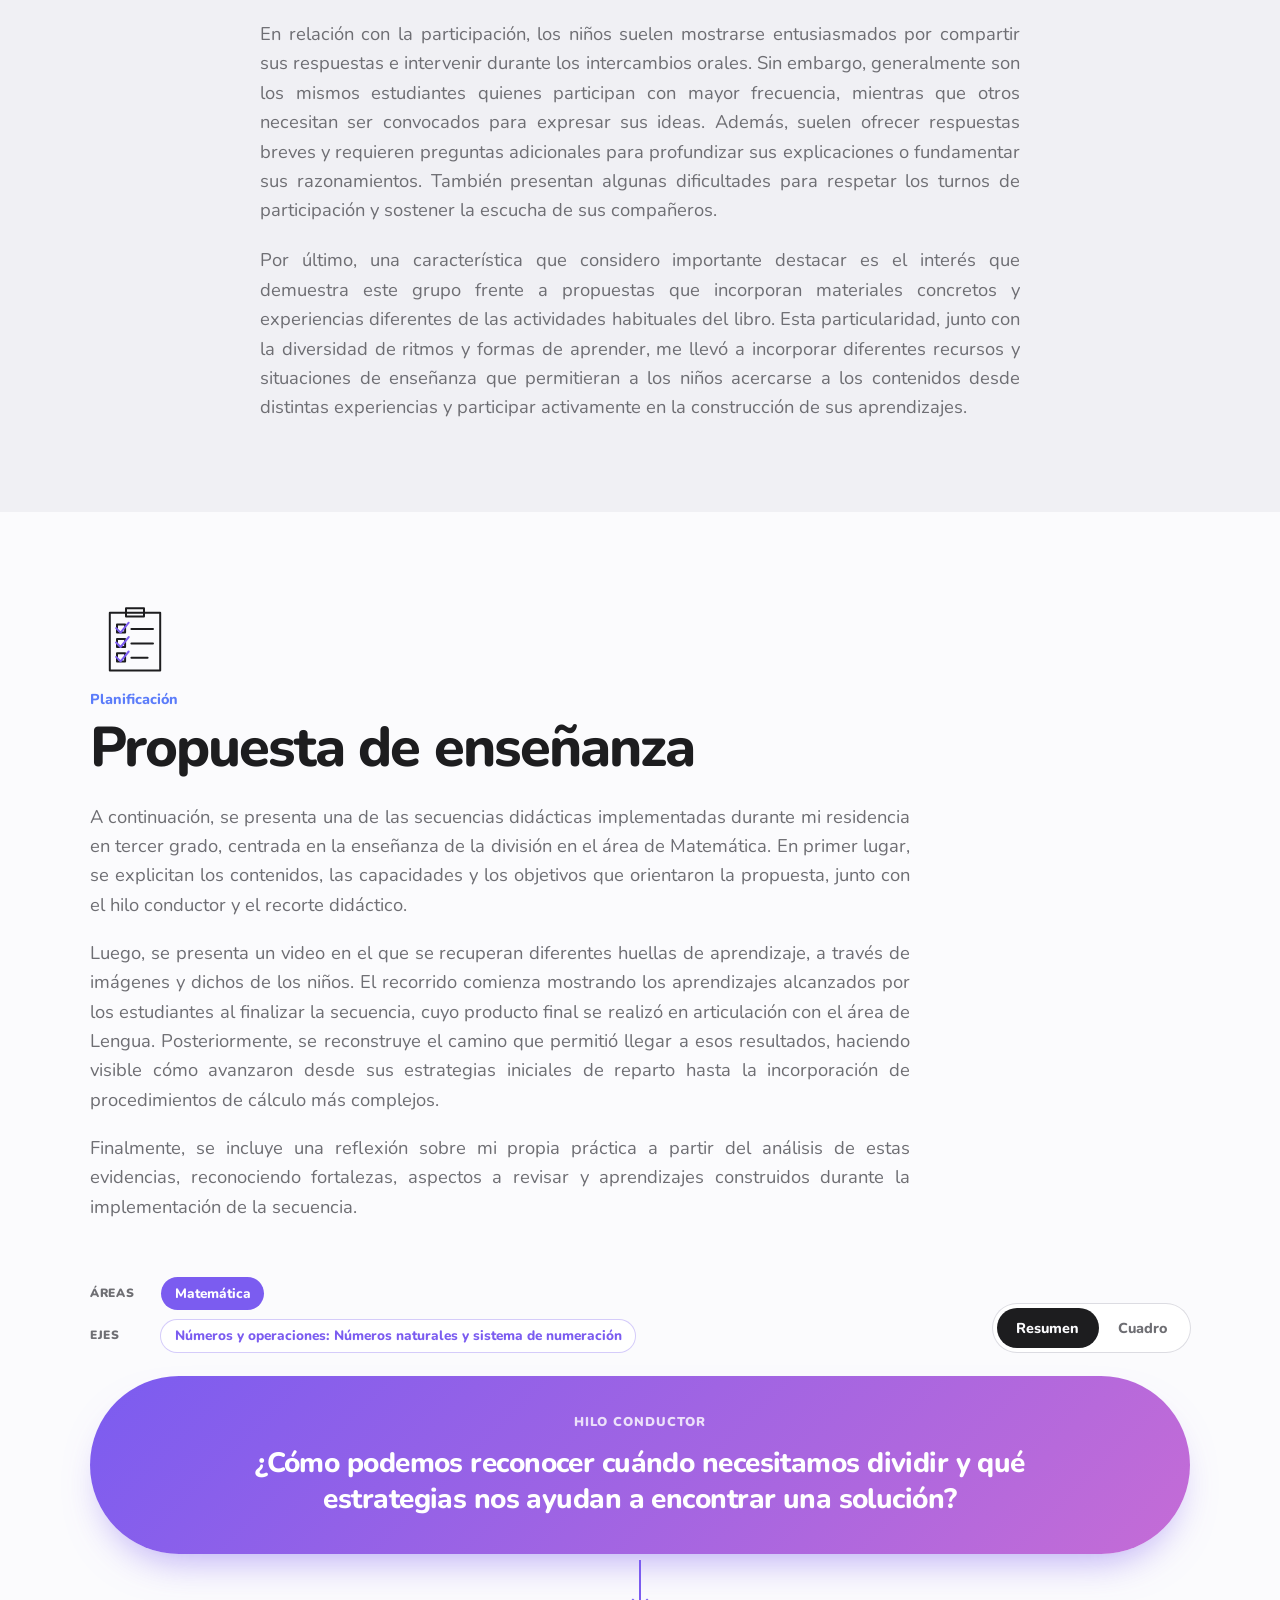
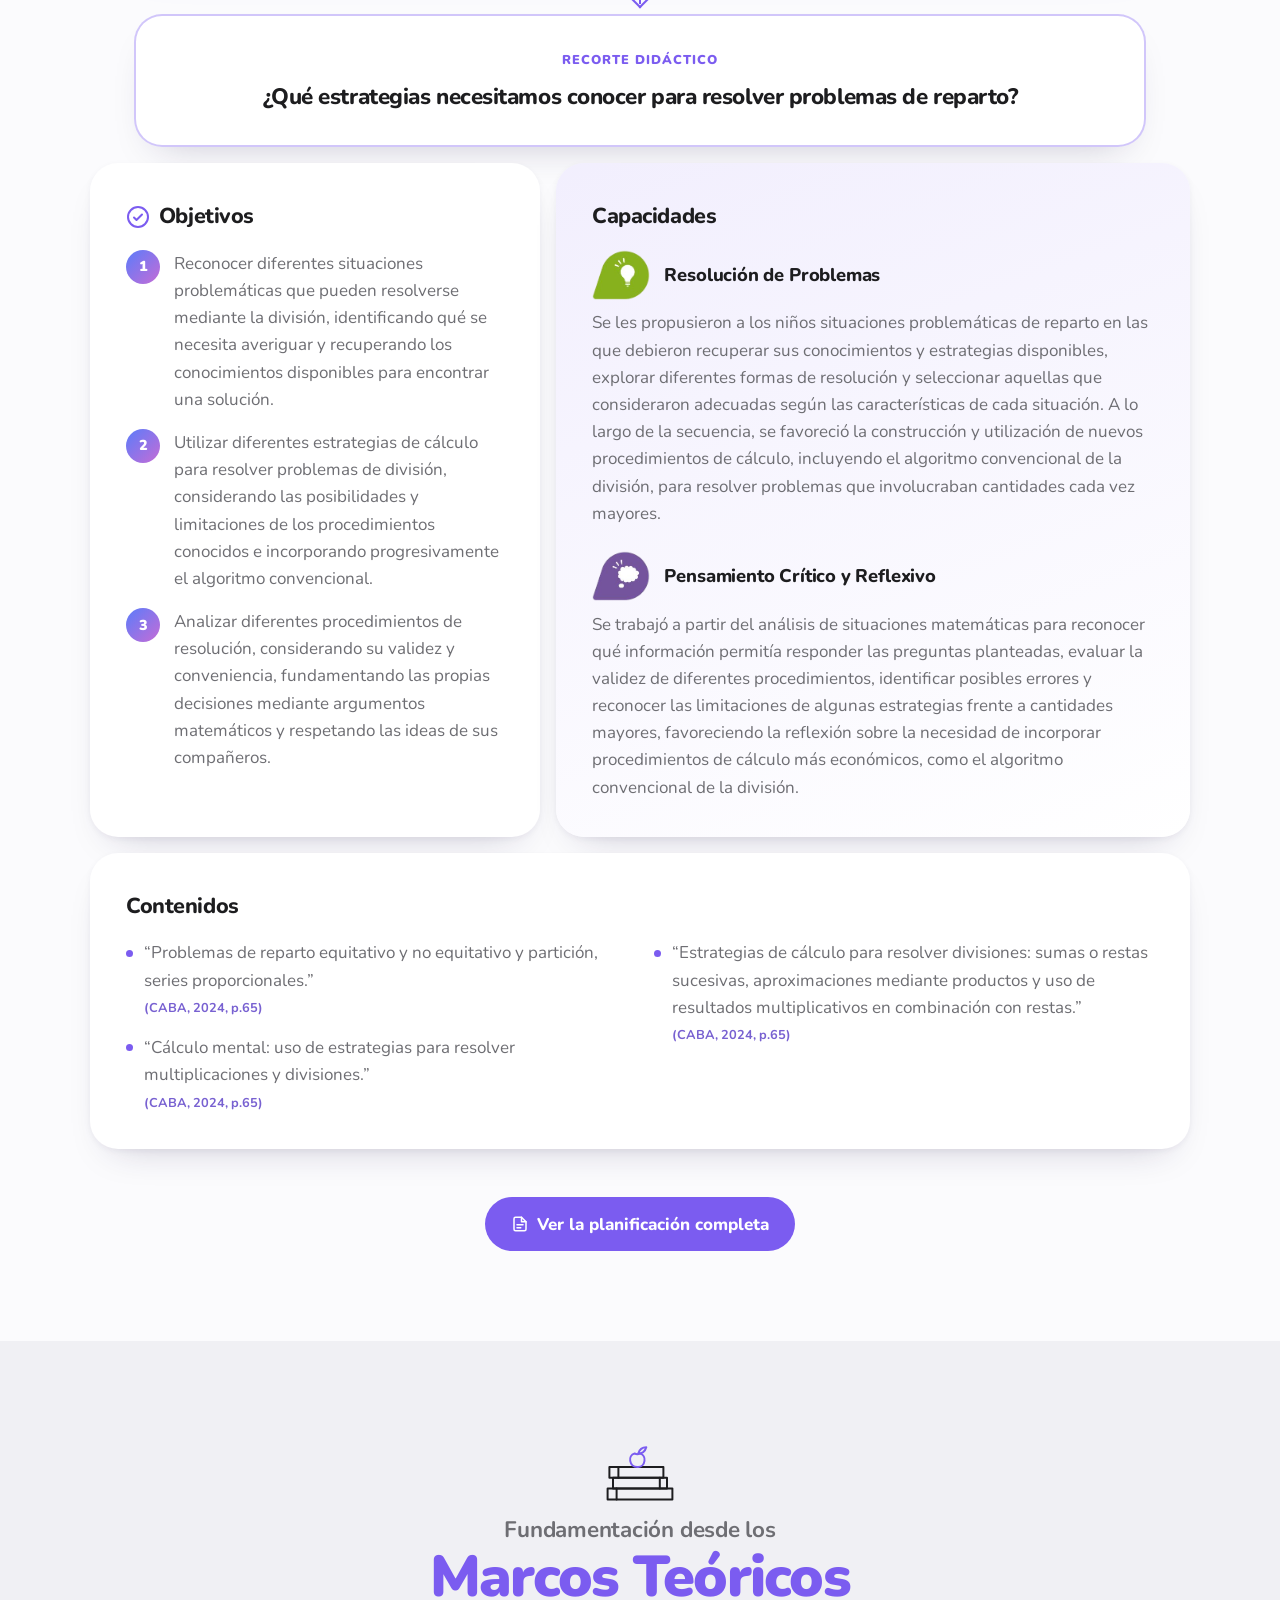
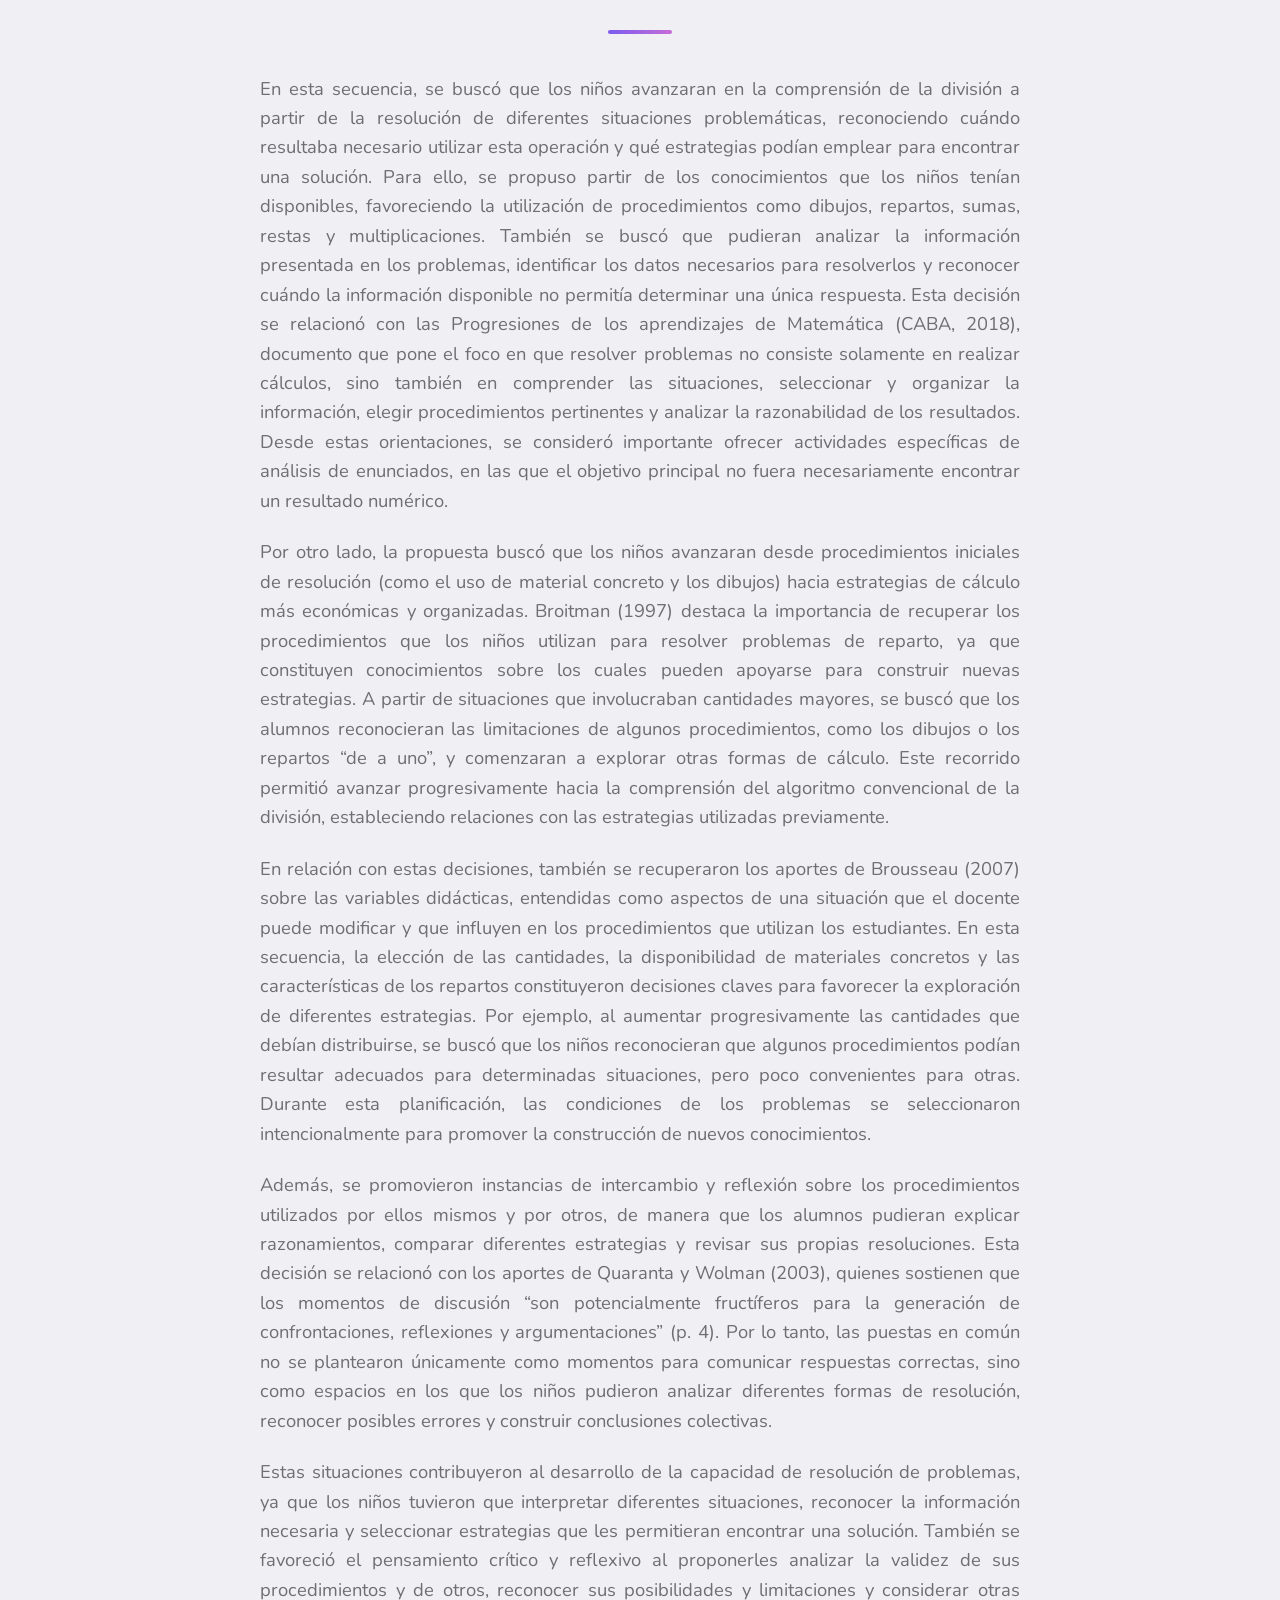
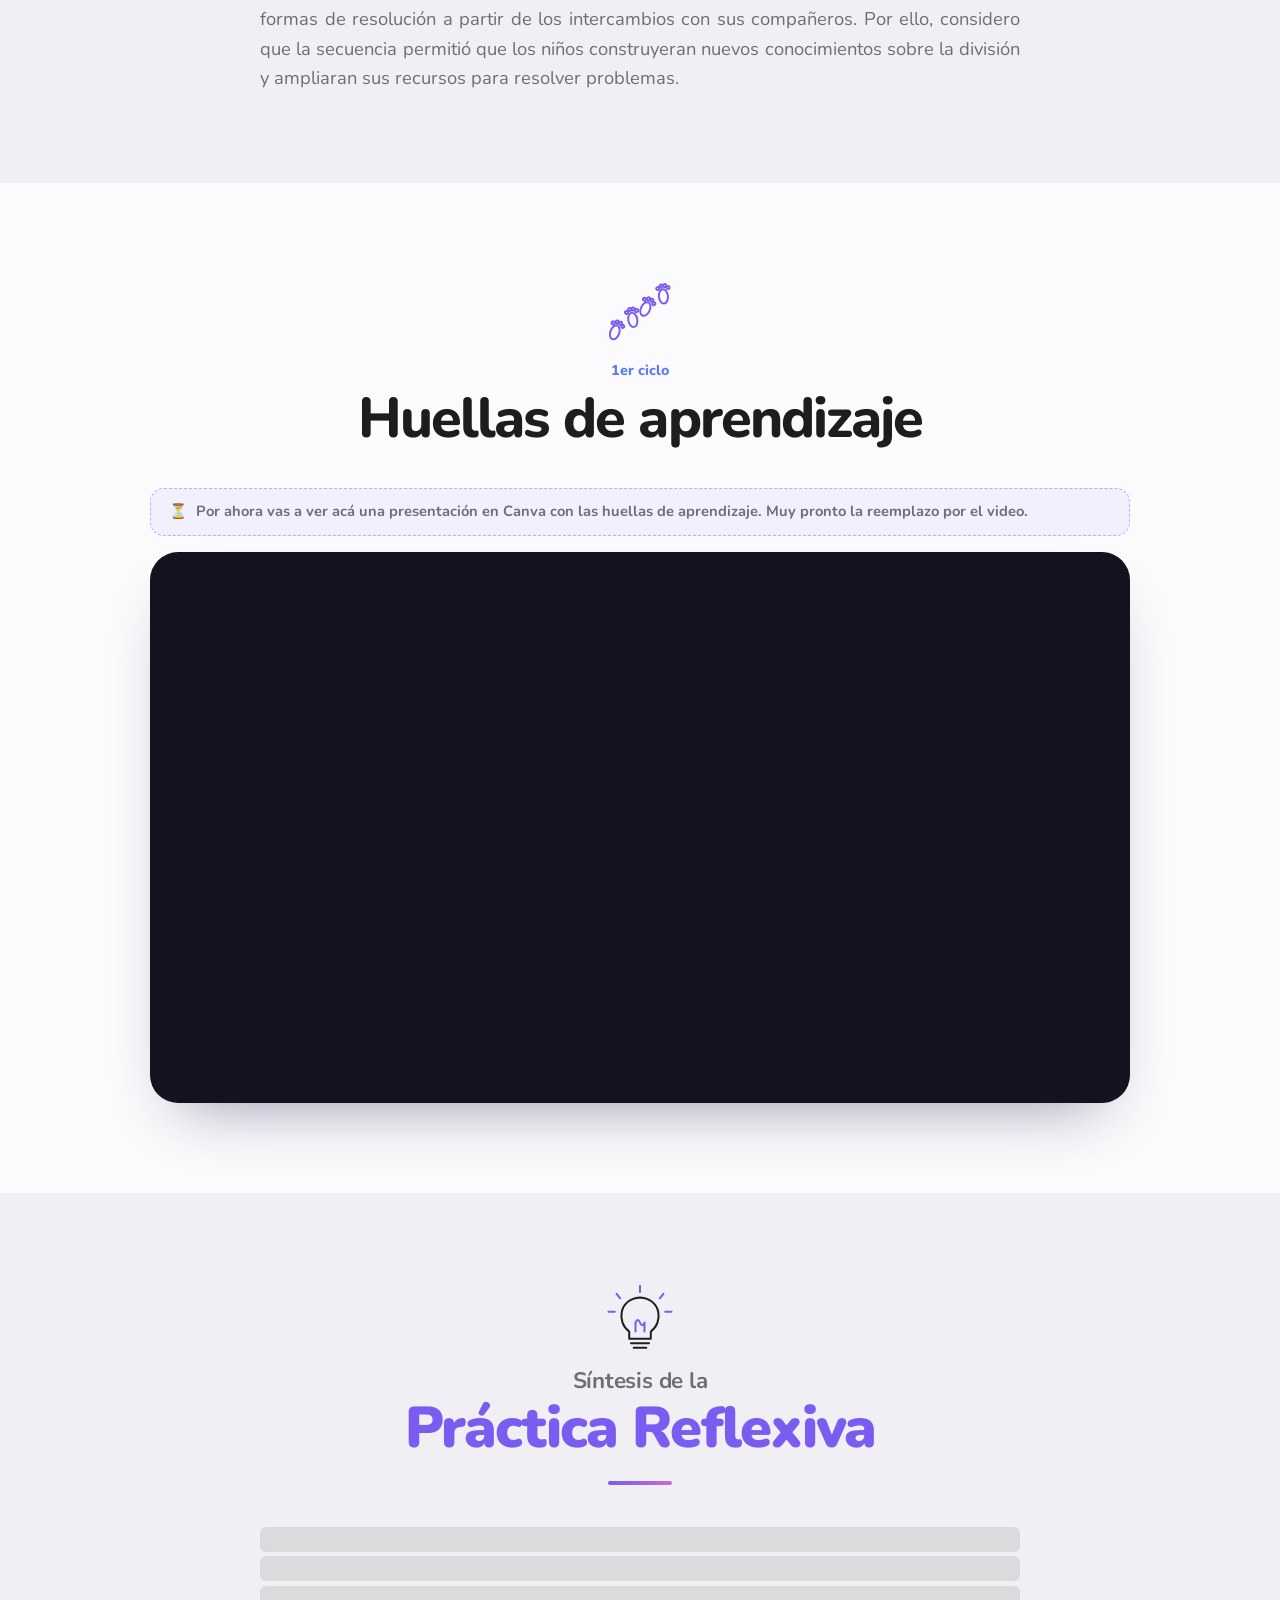
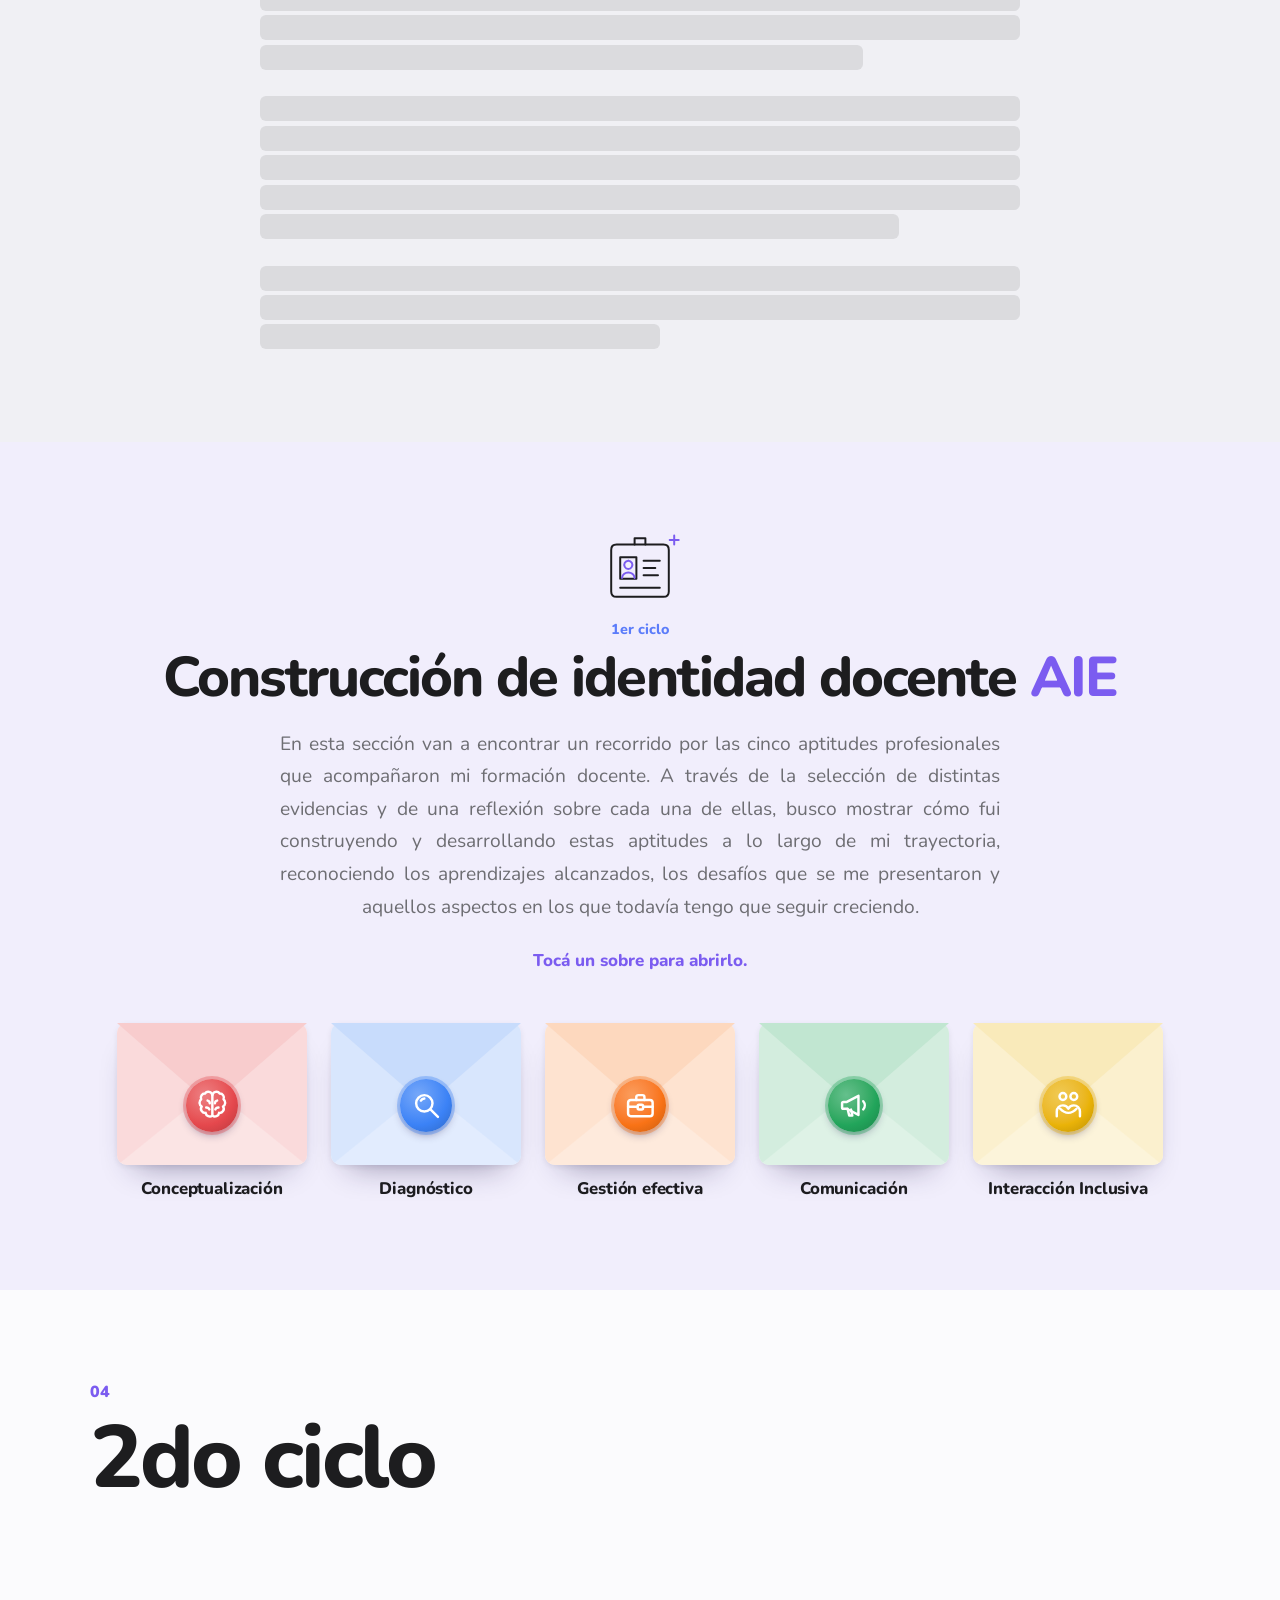
==== commit f940c253: "Partes en amarillo del doc (síntesis 2do ciclo, Comunicación, Interacción inclusiva), itinerario de " ====
--- a/clase.html
+++ b/clase.html
@@ -11,7 +11,7 @@
   <link rel="preconnect" href="https://fonts.googleapis.com">
   <link rel="preconnect" href="https://fonts.gstatic.com" crossorigin>
   <link href="https://fonts.googleapis.com/css2?family=Nunito:wght@400;500;600;700;800;900&display=swap" rel="stylesheet">
-  <link rel="stylesheet" href="css/styles.css?v=156">
+  <link rel="stylesheet" href="css/styles.css?v=158">
 </head>
 <body>
 
@@ -35,8 +35,8 @@
     <p id="lightboxCaption"></p>
   </div>
 
-  <script src="js/datos.js?v=156"></script>
-  <script src="js/comun.js?v=156"></script>
-  <script src="js/clase.js?v=156"></script>
+  <script src="js/datos.js?v=158"></script>
+  <script src="js/comun.js?v=158"></script>
+  <script src="js/clase.js?v=158"></script>
 </body>
 </html>
--- a/css/styles.css
+++ b/css/styles.css
@@ -444,6 +444,14 @@
 
 /* 1er ciclo · Huellas de aprendizaje en video */
 .video { max-width: 980px; margin: 0 auto; }
+/* Aviso temporal arriba del video (por ejemplo, mientras se muestra un Canva en su lugar) */
+.video__temporal {
+  max-width: 980px; margin: 0 auto 1rem; padding: .75rem 1.1rem; border-radius: 14px;
+  display: flex; gap: .6rem; align-items: flex-start;
+  background: color-mix(in srgb, var(--destacado) 9%, var(--card, #fff)); color: var(--ink-2);
+  font-weight: 700; font-size: .92rem; line-height: 1.45;
+  border: 1px dashed color-mix(in srgb, var(--destacado) 45%, transparent);
+}
 .video__pantalla {
   position: relative; aspect-ratio: 16 / 9; border-radius: var(--radius); overflow: hidden;
   background: #15121f; box-shadow: 0 30px 60px -30px rgba(30, 20, 70, .45);
@@ -558,7 +566,7 @@
 .plan-table .plan-table__capacidades { list-style: none; padding-left: 0; }
 .plan-table .plan-table__capacidades li { display: flex; align-items: flex-start; gap: .9rem; }
 
-.plan-doc { max-width: 1100px; margin: 2rem auto 0; text-align: center; }
+.plan-doc { max-width: 1100px; margin: 2rem auto 0; display: flex; flex-wrap: wrap; justify-content: center; align-items: center; gap: 0 1rem; }
 
 /* Marcos teóricos */
 /* Título en dos niveles: frase chica arriba y "Marcos teóricos" grande */
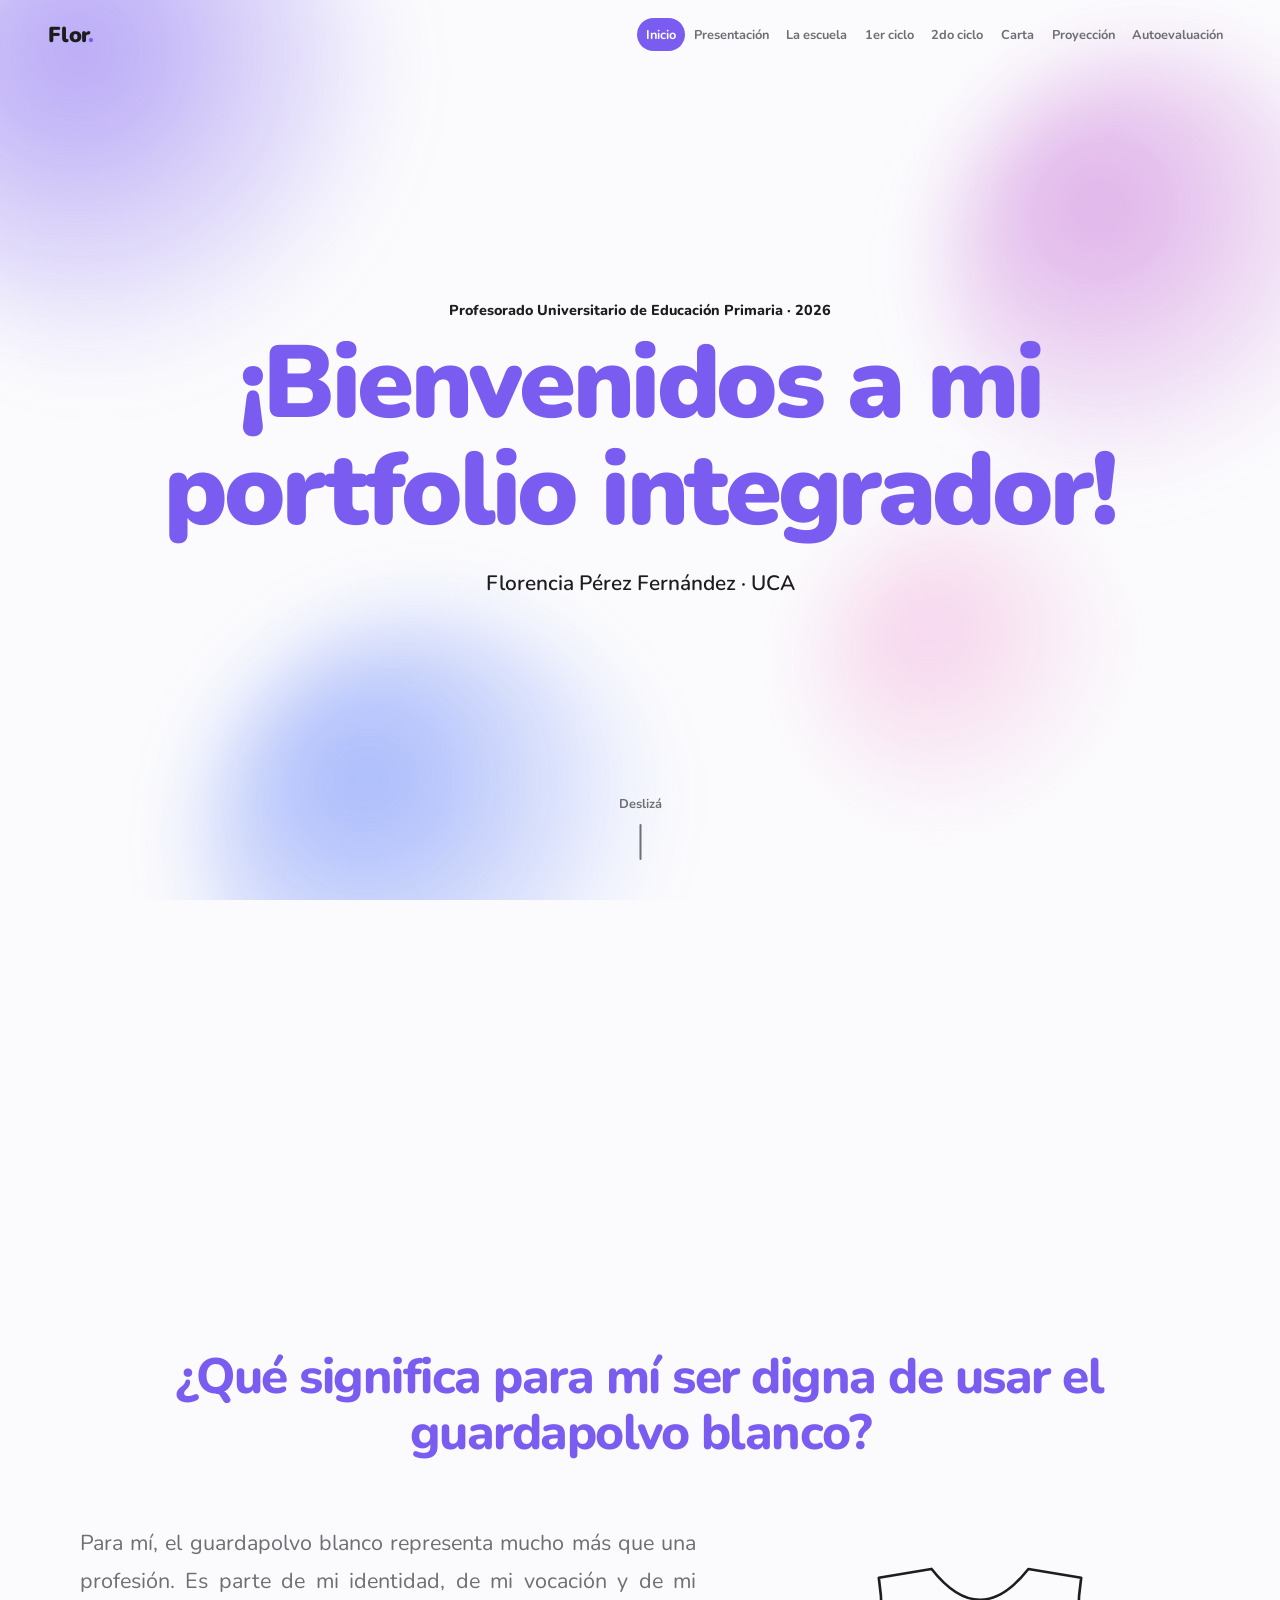
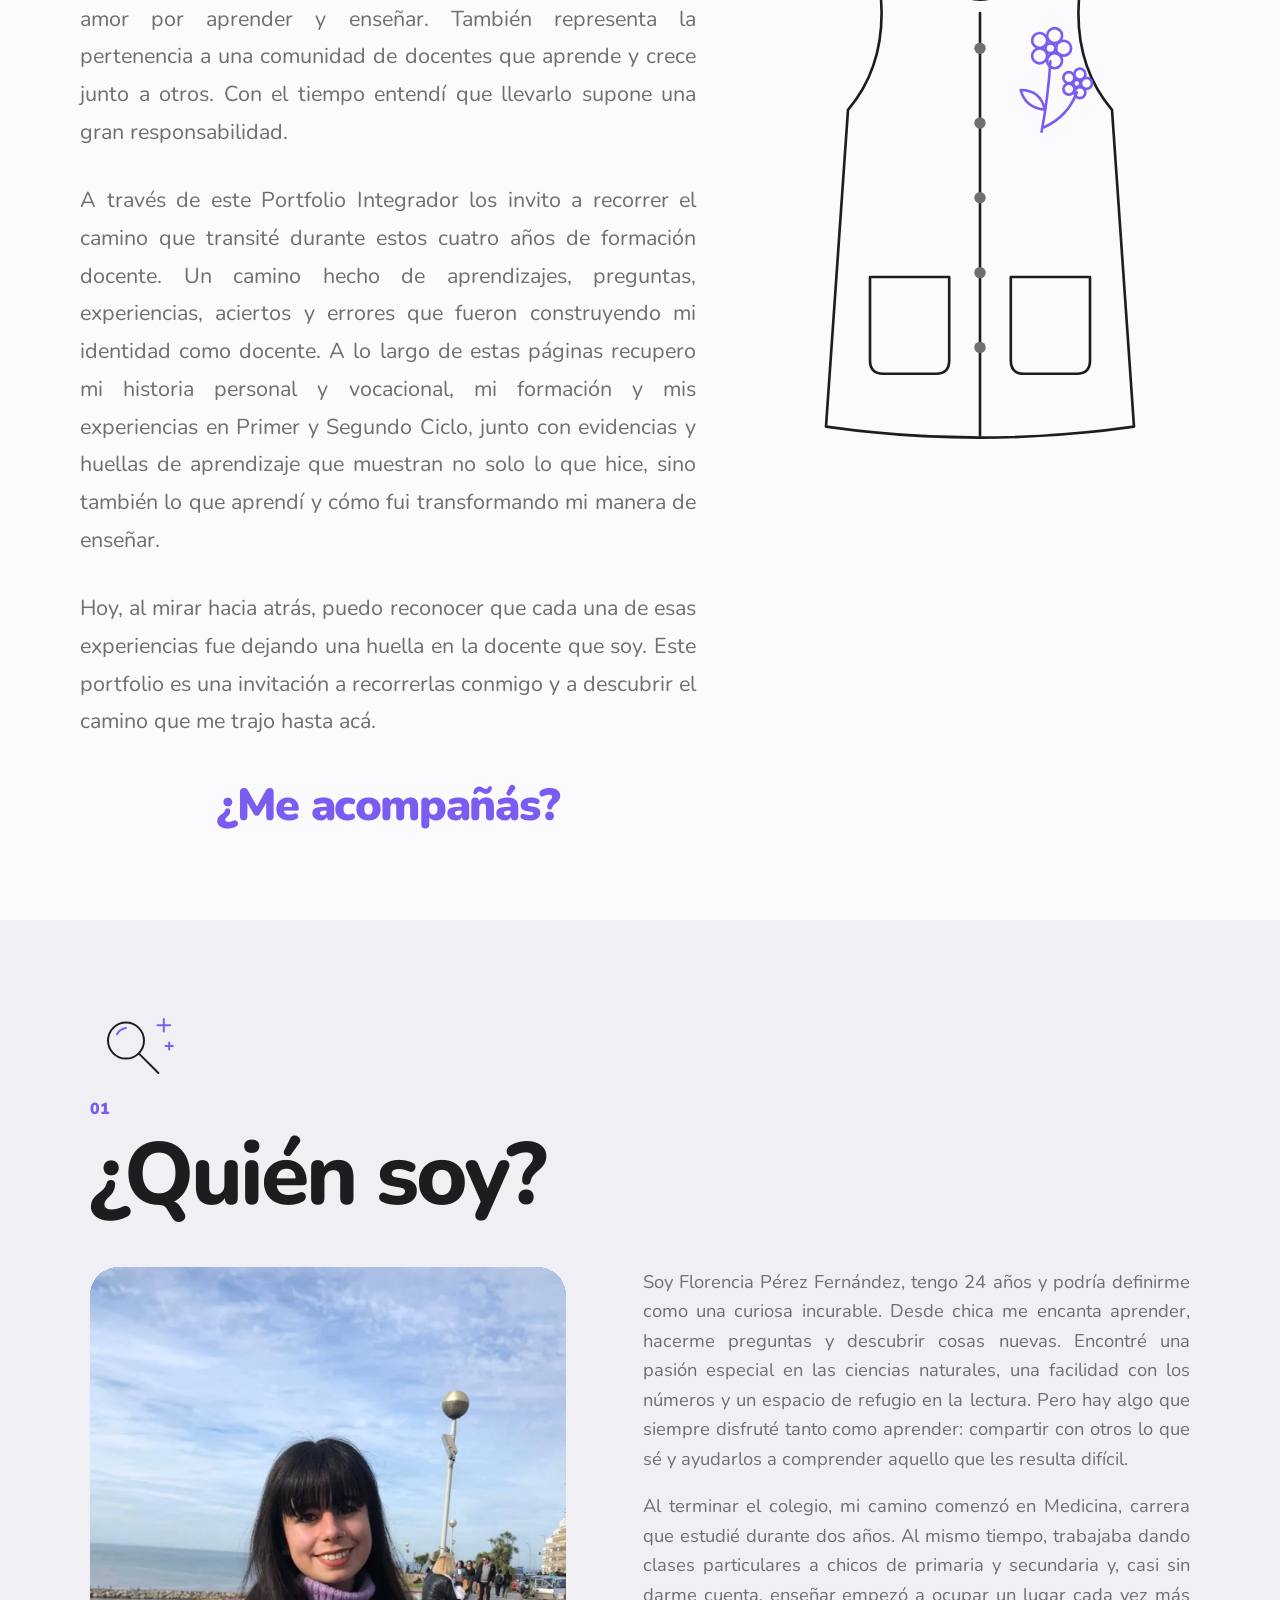
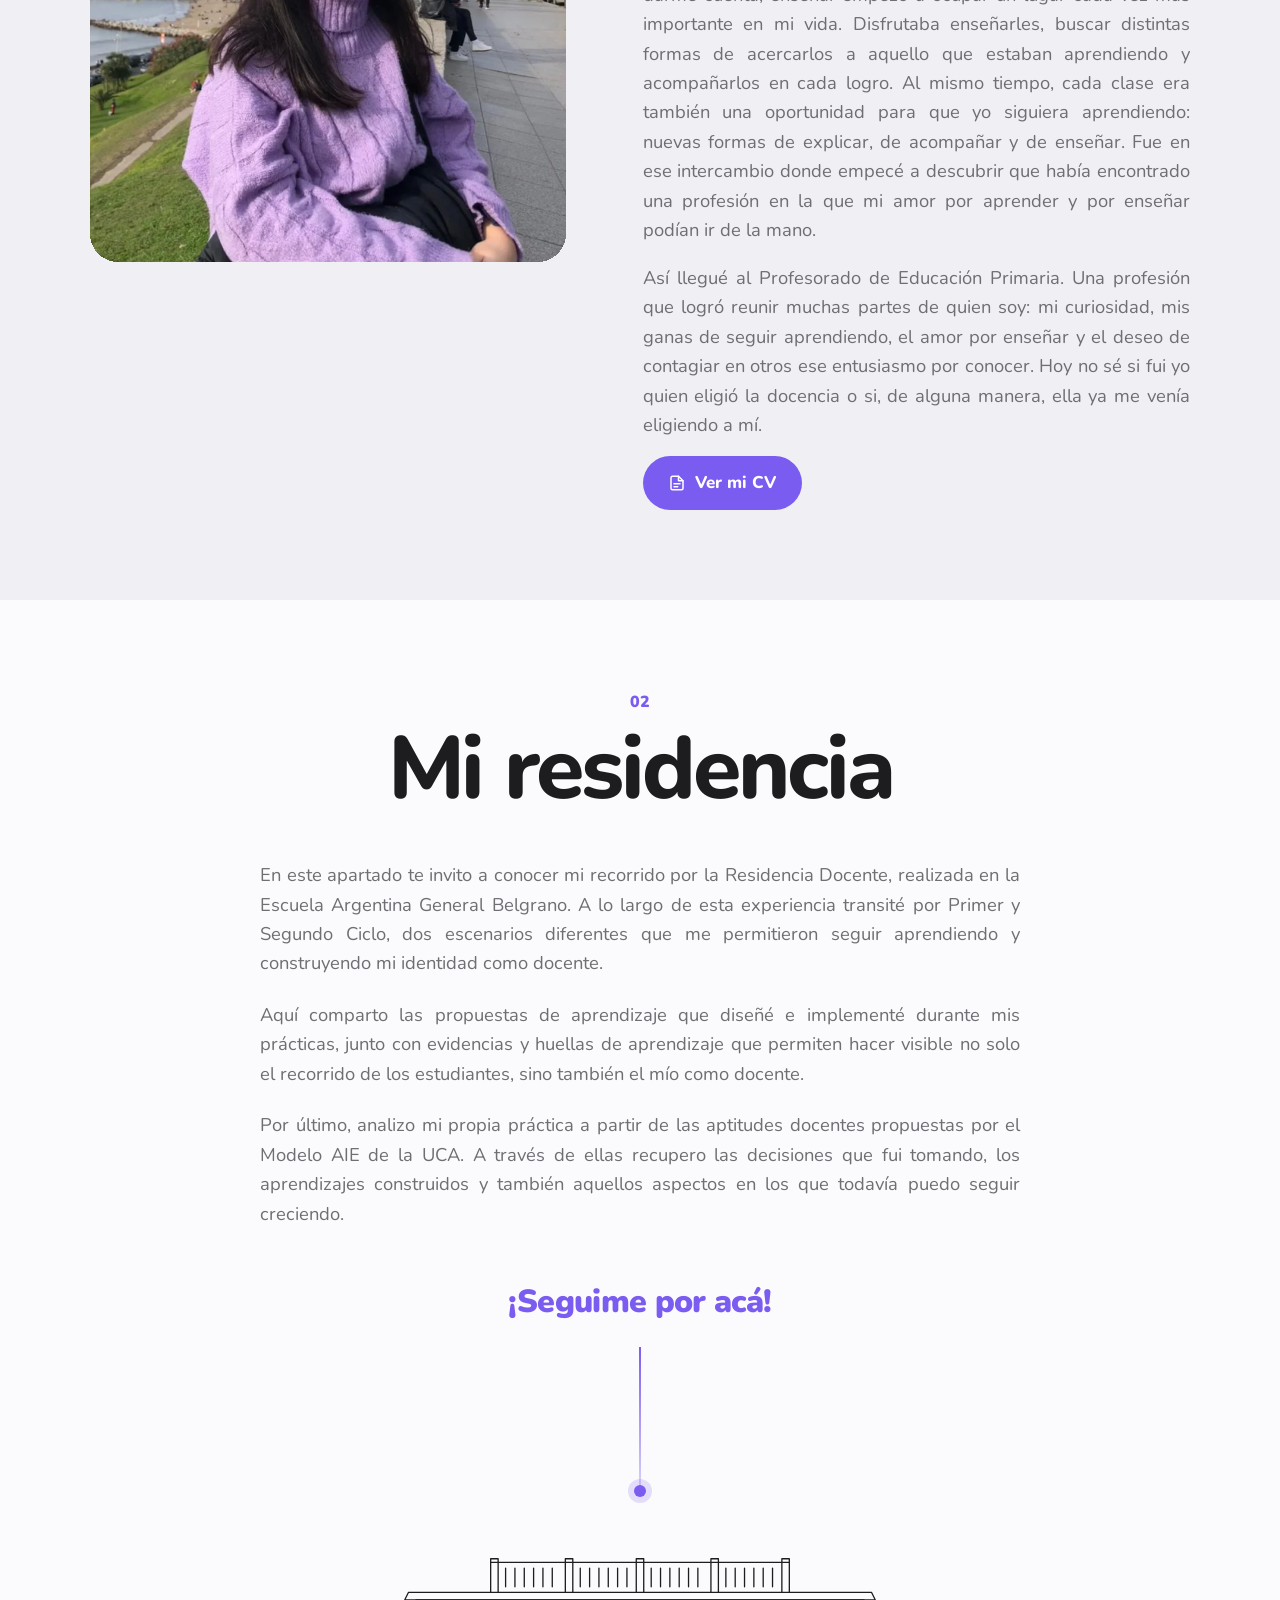
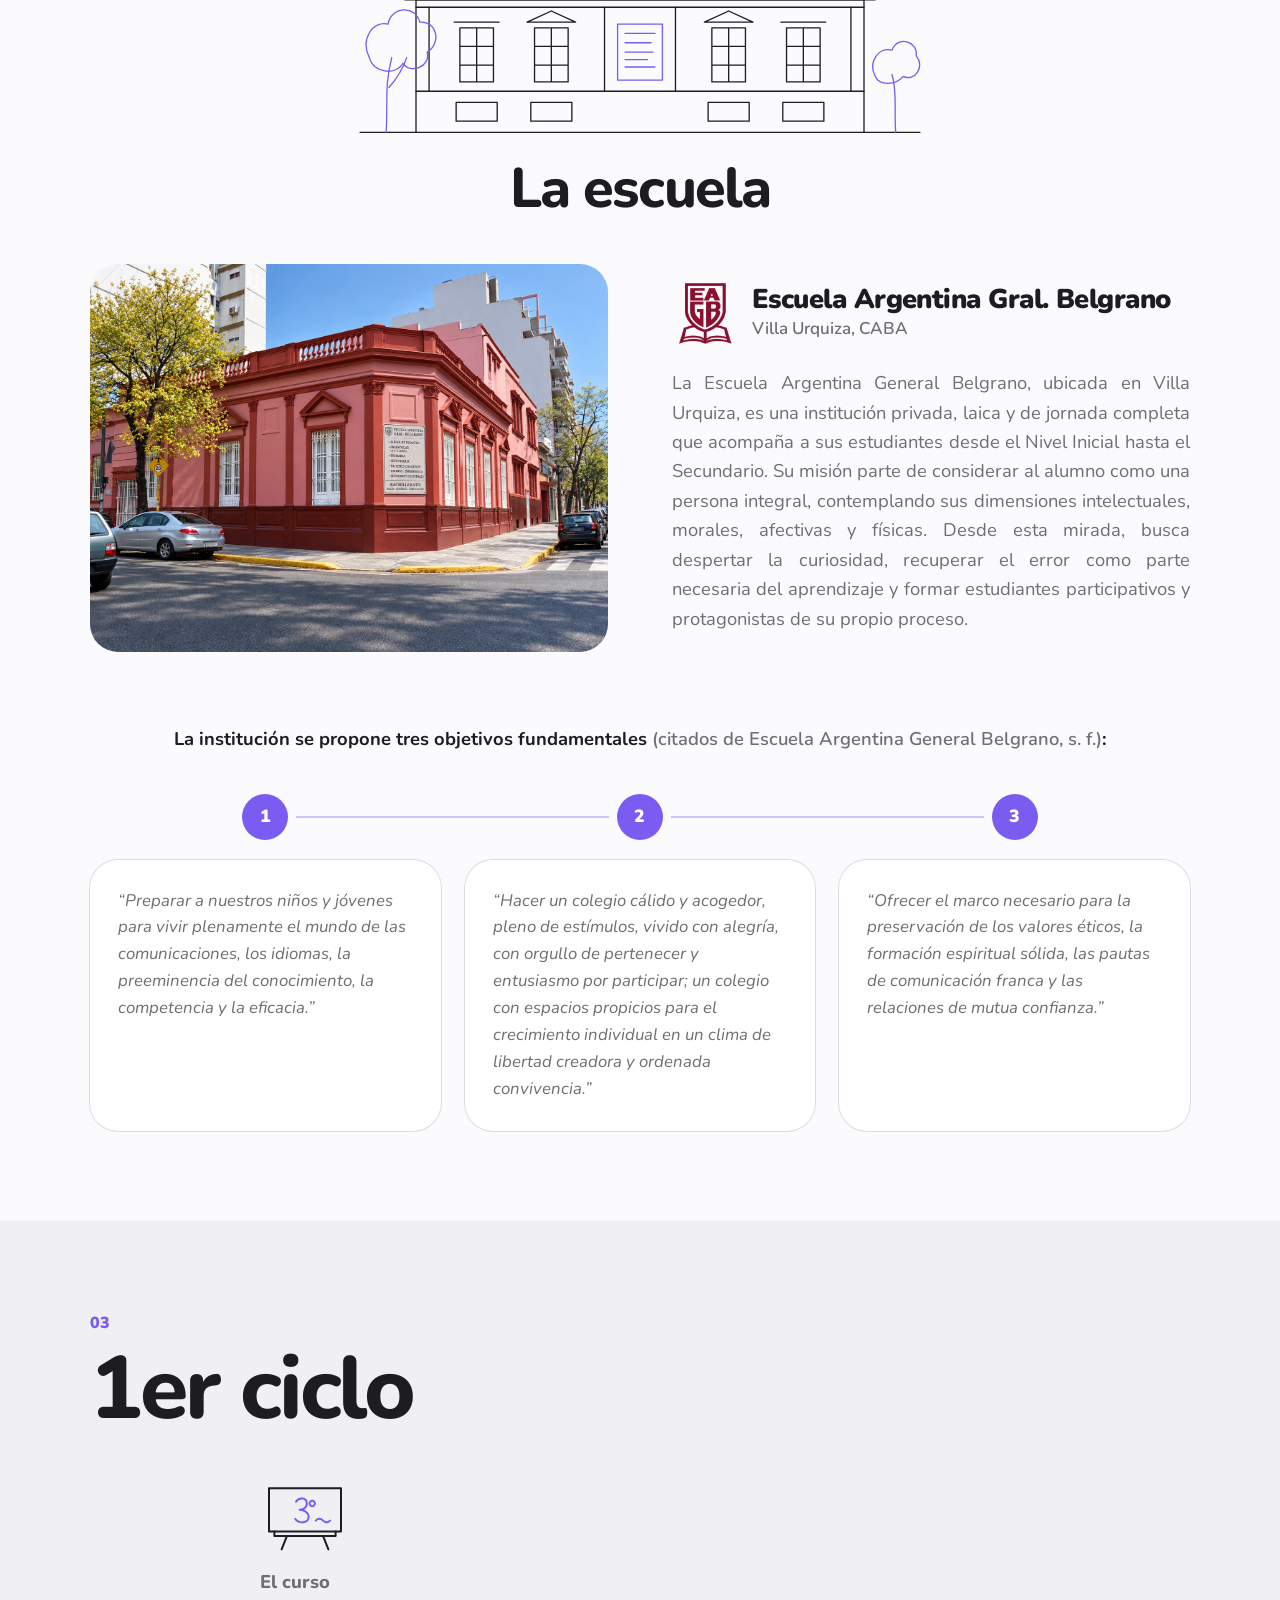
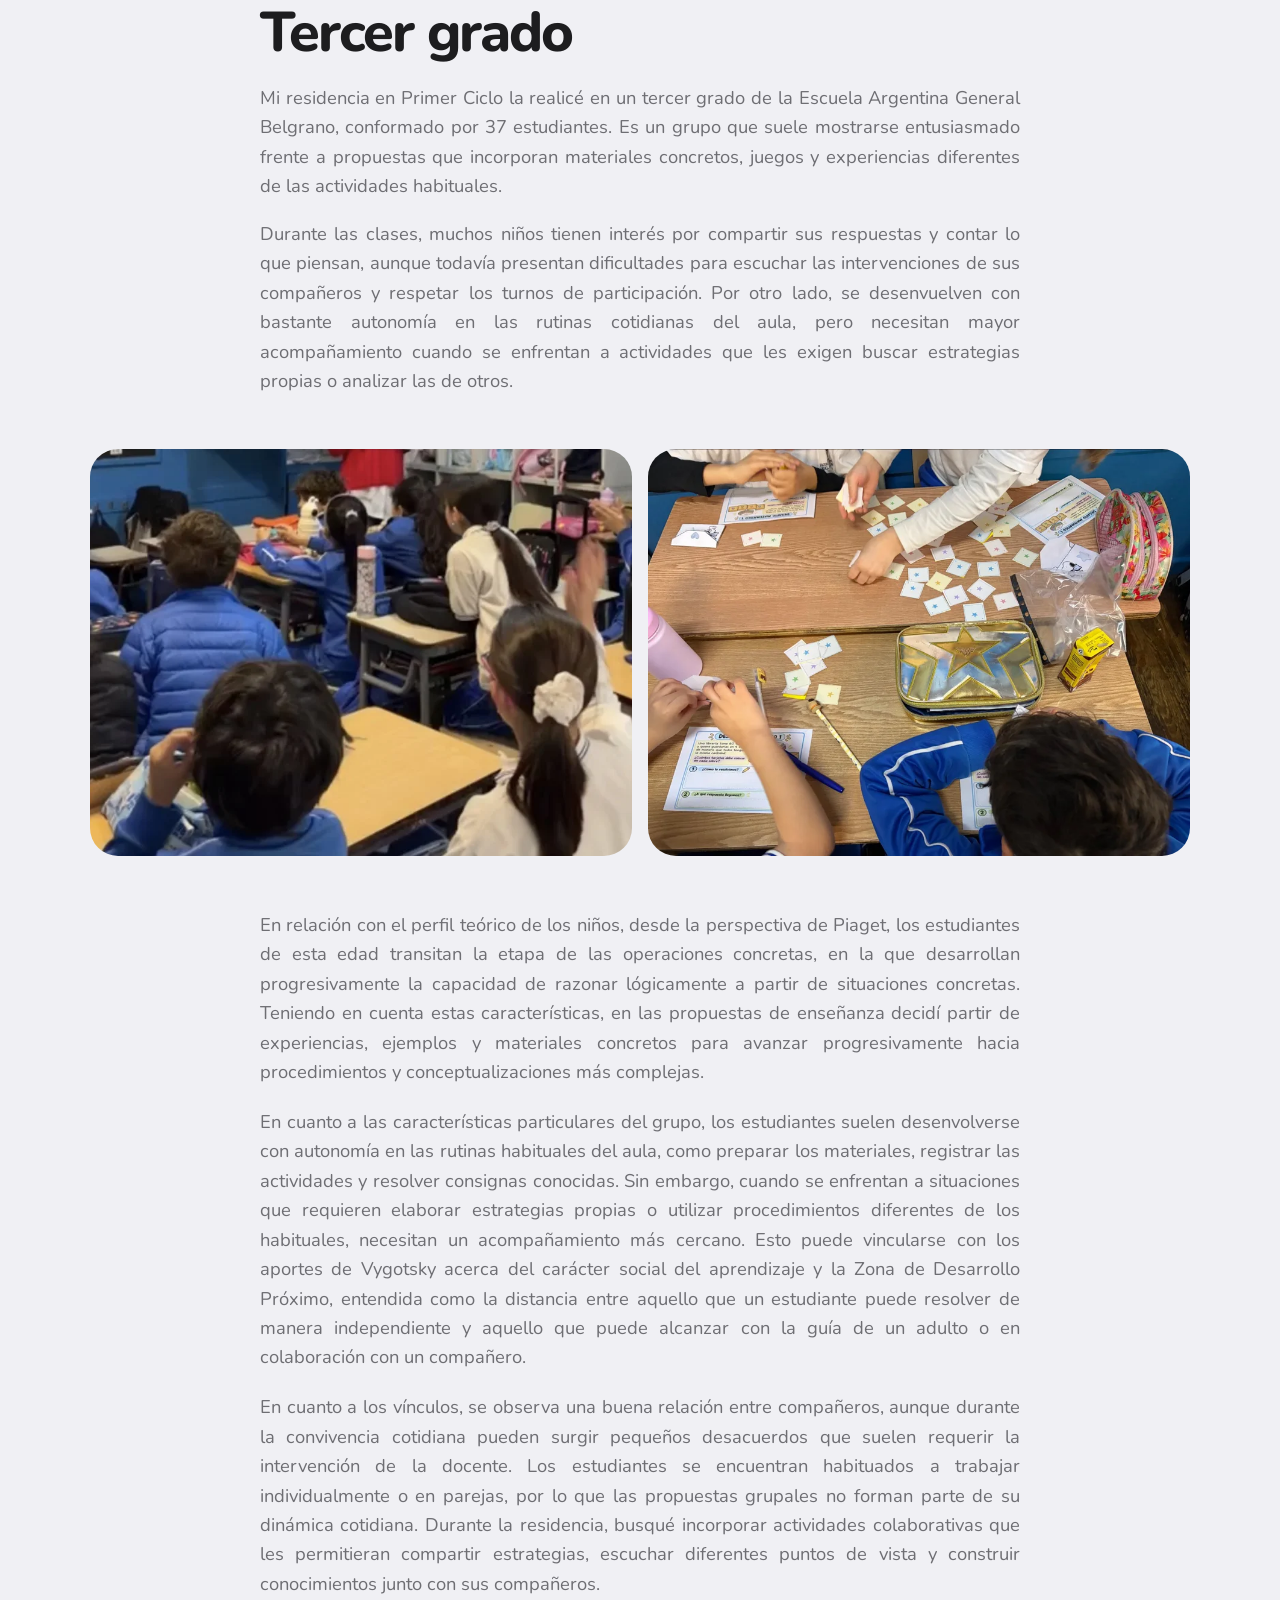
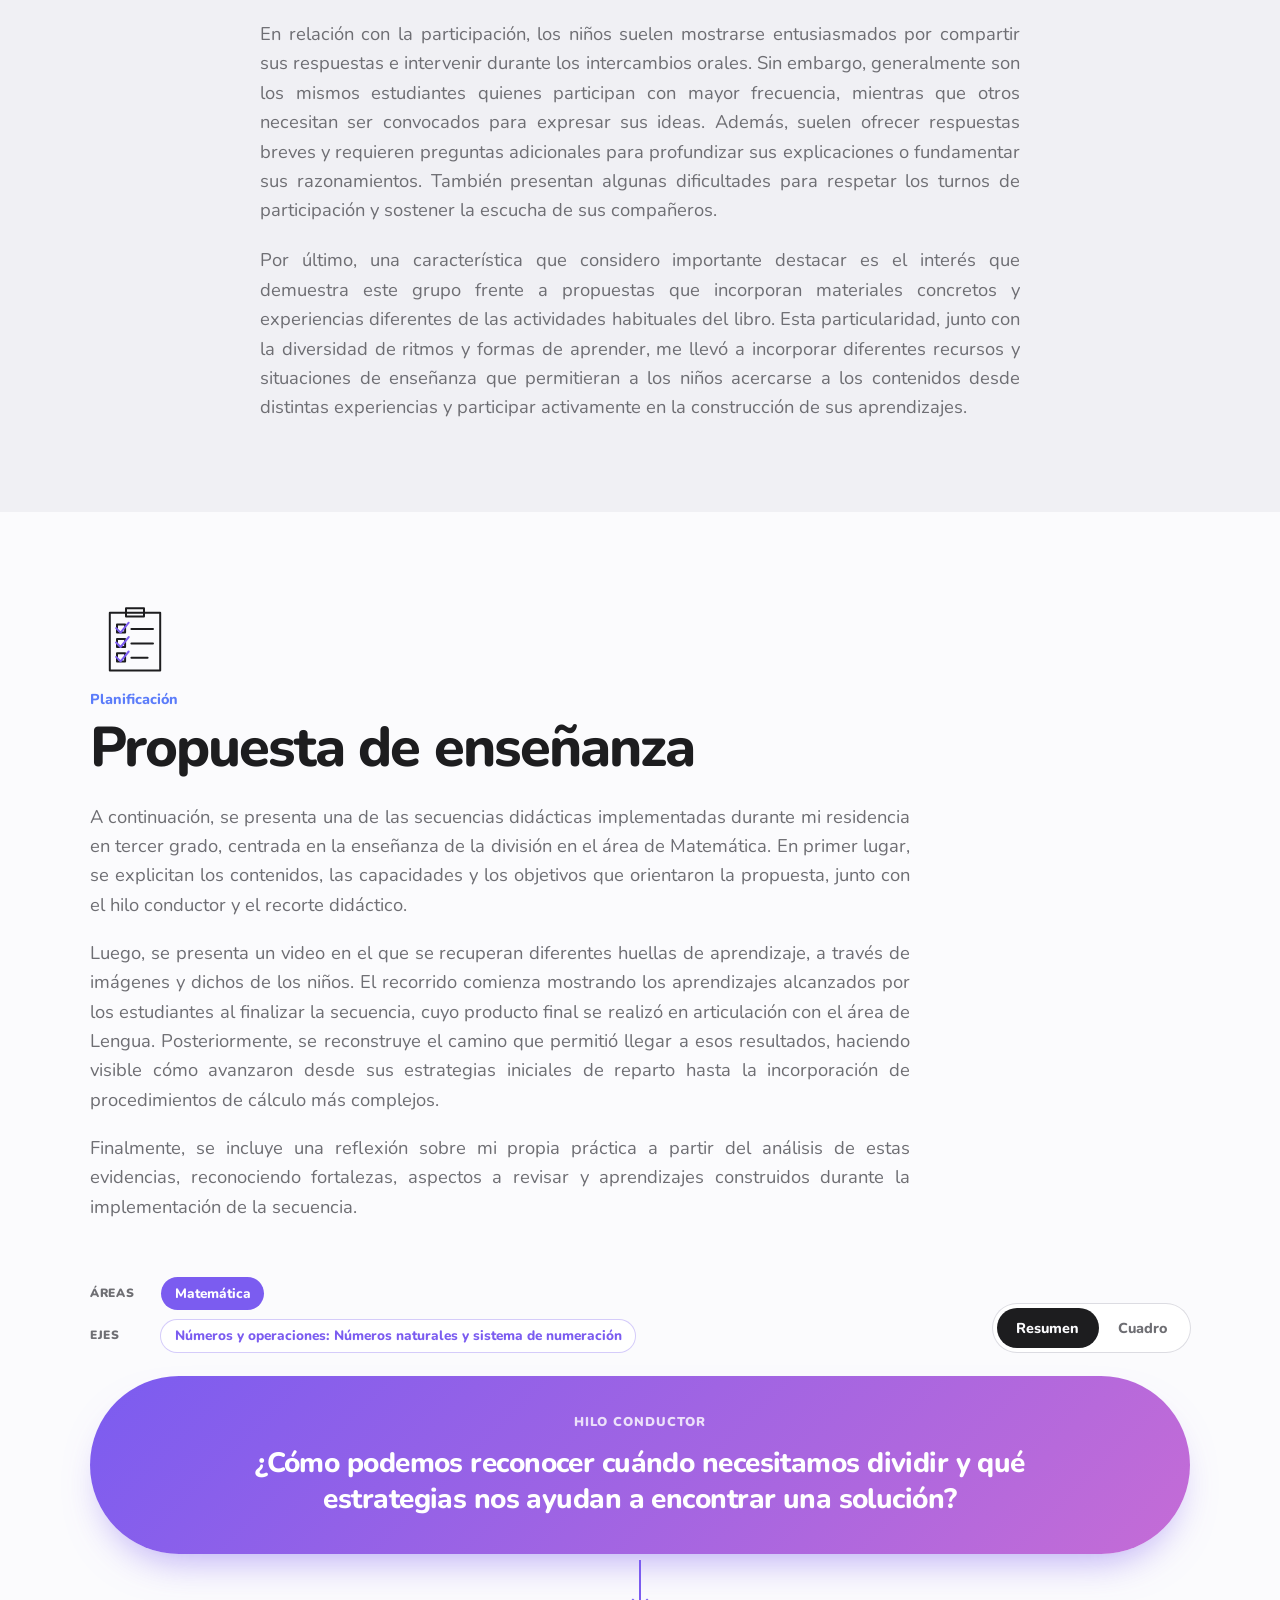
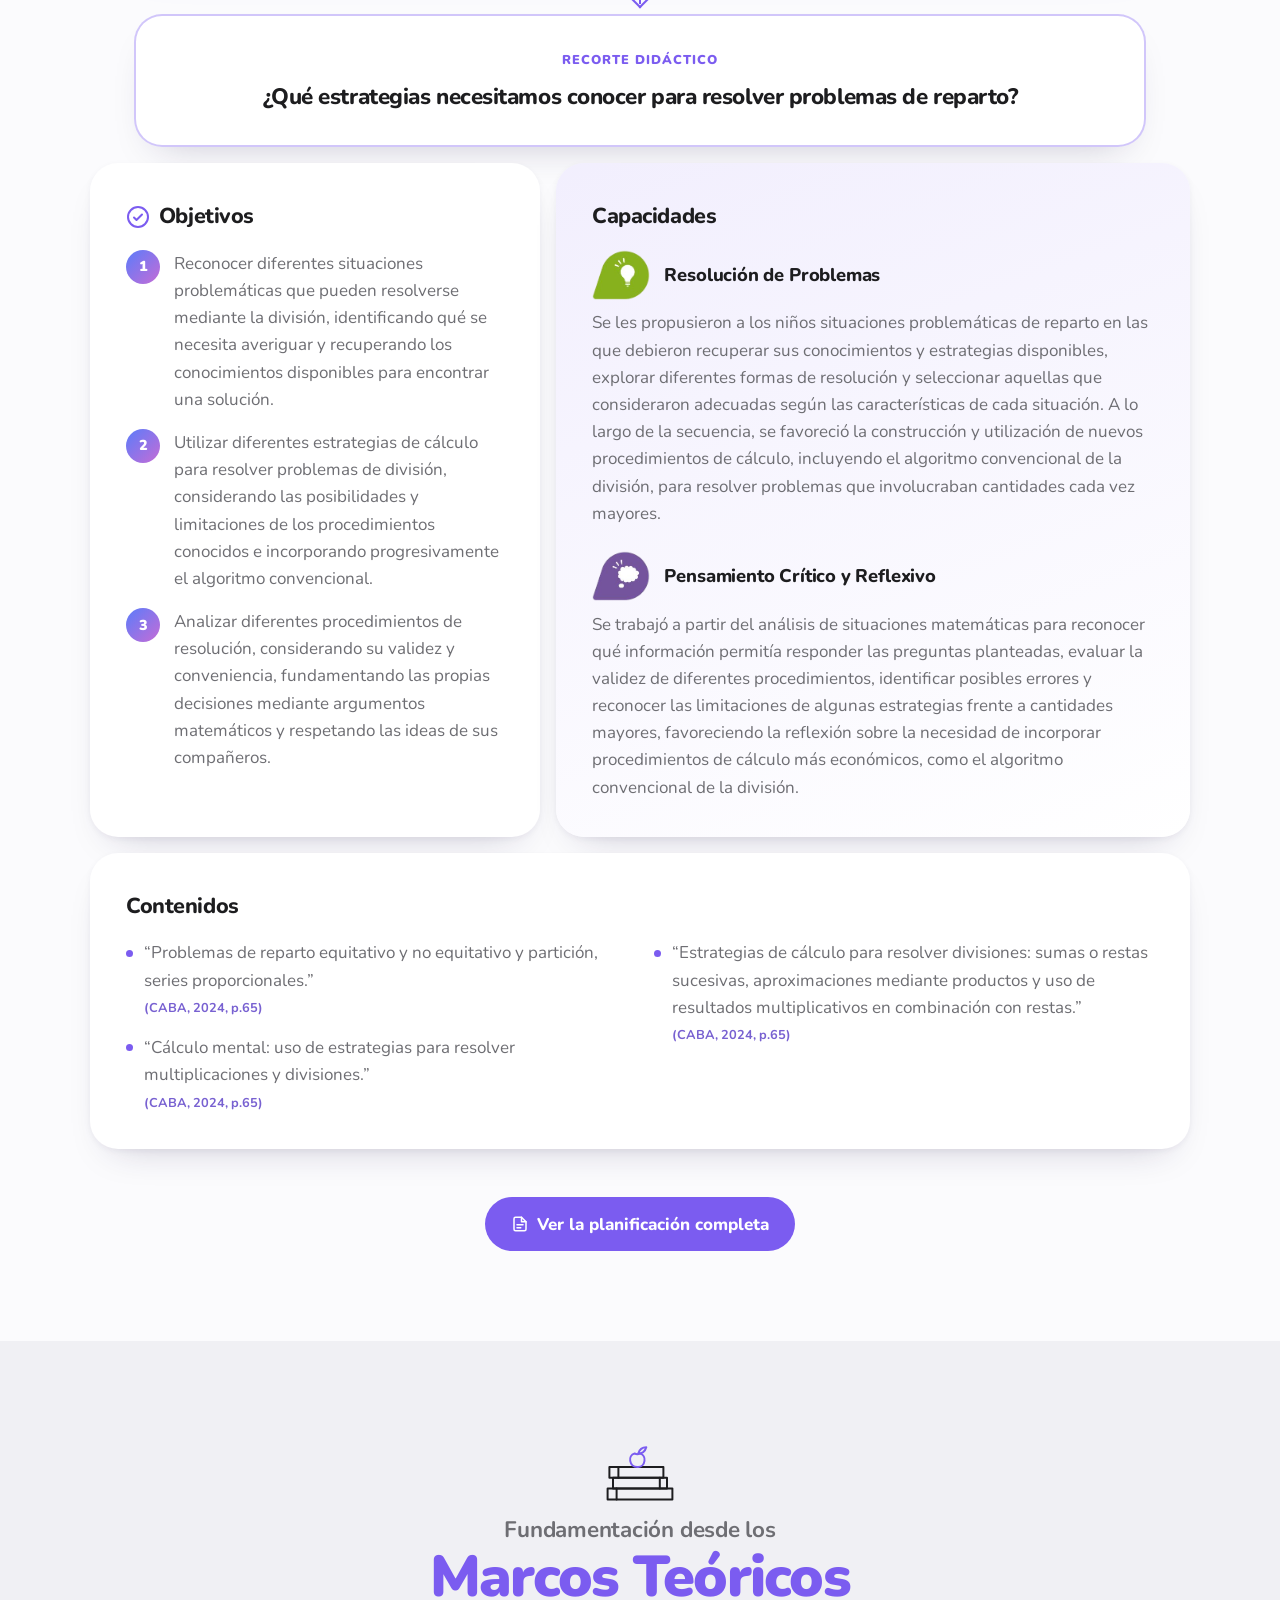
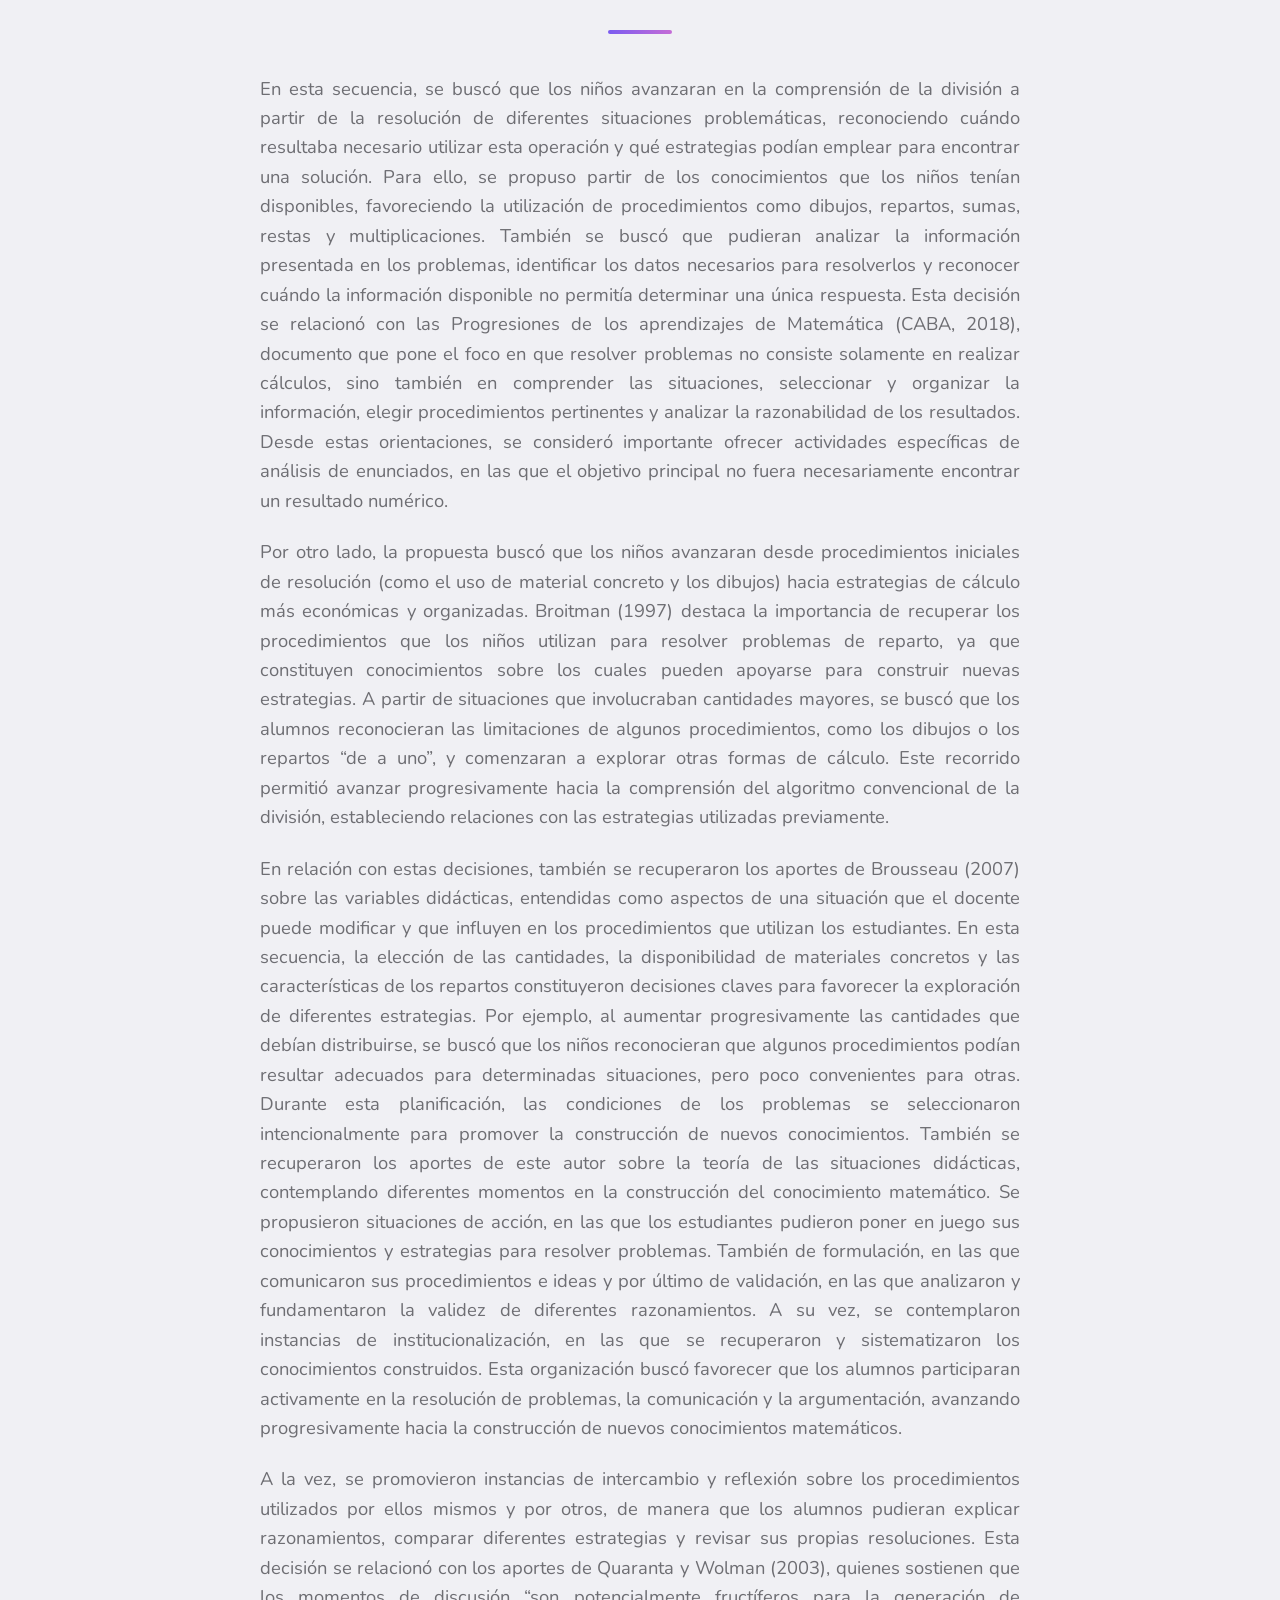
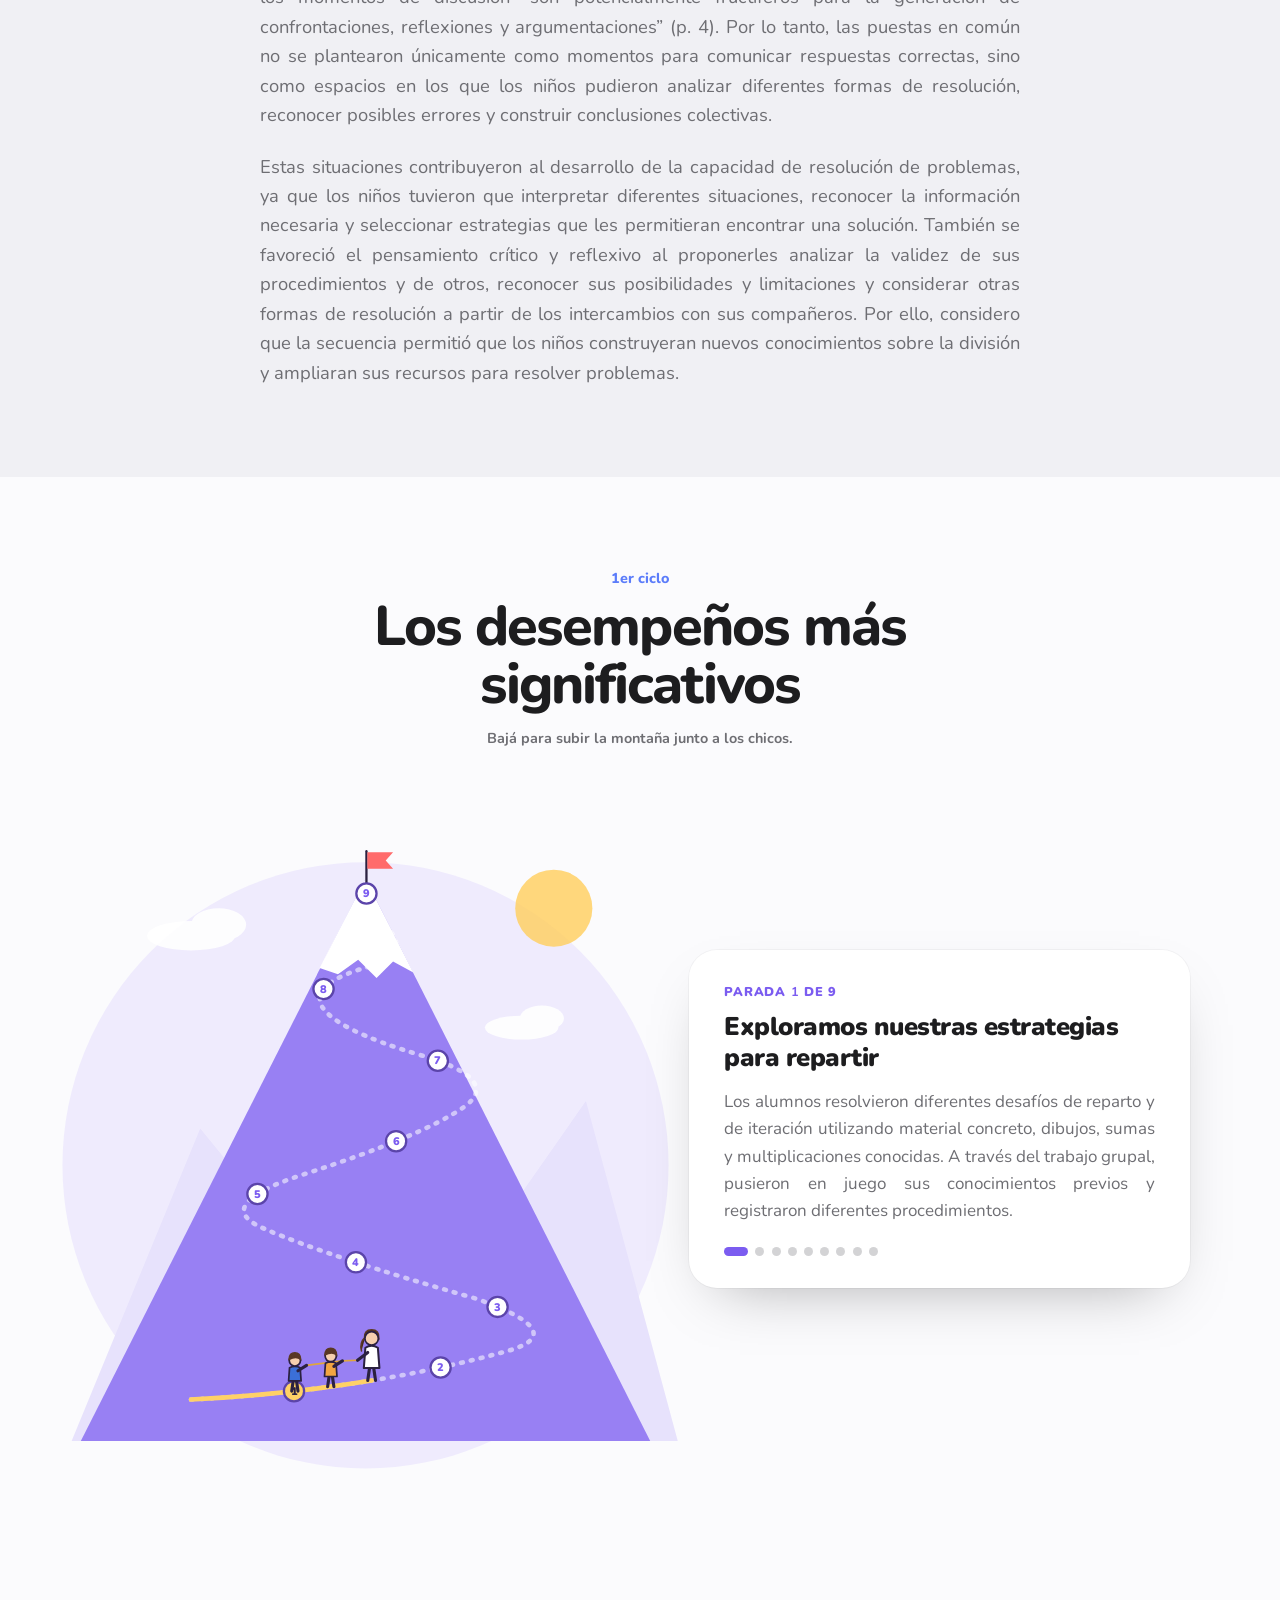
==== commit 589ebdc4: "1er ciclo: desempeños como montaña (la docente sube con los chicos), síntesis de 3er grado y amarill" ====
--- a/clase.html
+++ b/clase.html
@@ -11,7 +11,7 @@
   <link rel="preconnect" href="https://fonts.googleapis.com">
   <link rel="preconnect" href="https://fonts.gstatic.com" crossorigin>
   <link href="https://fonts.googleapis.com/css2?family=Nunito:wght@400;500;600;700;800;900&display=swap" rel="stylesheet">
-  <link rel="stylesheet" href="css/styles.css?v=158">
+  <link rel="stylesheet" href="css/styles.css?v=172">
 </head>
 <body>
 
@@ -26,7 +26,7 @@
 
   <footer class="footer footer--light">
     <span>Florencia Pérez Fernández · Residencia Docente 2026</span>
-    <span>[Instituto / Facultad] — [Cátedra]</span>
+    <span>UCA</span>
   </footer>
 
   <div class="lightbox" id="lightbox" aria-hidden="true">
@@ -35,8 +35,8 @@
     <p id="lightboxCaption"></p>
   </div>
 
-  <script src="js/datos.js?v=158"></script>
-  <script src="js/comun.js?v=158"></script>
-  <script src="js/clase.js?v=158"></script>
+  <script src="js/datos.js?v=172"></script>
+  <script src="js/comun.js?v=172"></script>
+  <script src="js/clase.js?v=172"></script>
 </body>
 </html>
--- a/css/styles.css
+++ b/css/styles.css
@@ -1203,3 +1203,83 @@
   .fade, .letter.fade { opacity: 1; transform: none; transition: none; }
   .hint span, .wip__cone { animation: none; }
 }
+
+/* =========================================================
+   1er ciclo · Desempeños: la montaña
+   La pista es alta (una pantalla por parada) y la escena queda fija mientras se baja.
+   ========================================================= */
+.montana__pista { position: relative; height: calc(var(--paradas) * 75vh + 100vh); margin-top: 3rem; }
+/* La escena mide lo que su contenido y queda fija en el medio de la pantalla
+   (js/main.js calcula su "top" para centrarla) */
+.montana__escena {
+  position: sticky; top: 5rem; max-width: 1100px; margin: 0 auto;
+  display: grid; grid-template-columns: minmax(0, 1.1fr) minmax(0, 1fr); align-items: center; gap: 3rem;
+}
+.montana__svg { display: block; width: 100%; max-height: calc(100vh - 7rem); overflow: visible; }
+
+/* Paisaje */
+.m-sol { fill: #ffd166; opacity: .85; }
+.m-nube { fill: #fff; opacity: .9; animation: nubeVa 14s ease-in-out infinite alternate; }
+.m-nube--2 { animation-duration: 18s; animation-direction: alternate-reverse; }
+@keyframes nubeVa { to { transform: translateX(26px); } }
+.m-fondo { fill: color-mix(in srgb, var(--destacado) 18%, #fff); }
+.m-frente { fill: color-mix(in srgb, var(--destacado) 78%, #fff); }
+.m-nieve { fill: #fff; }
+/* Cielo lila detrás de la montaña: así la punta nevada no se pierde con el fondo blanco */
+.m-cielo { fill: color-mix(in srgb, var(--destacado) 12%, #fff); }
+.m-sendero { fill: none; stroke: rgba(255, 255, 255, .55); stroke-width: 5; stroke-linecap: round; stroke-dasharray: 2 9; }
+.m-sendero-avance { fill: none; stroke: #ffd166; stroke-width: 5; stroke-linecap: round; }
+.m-mastil { stroke: #2b2140; stroke-width: 2.5; stroke-linecap: round; }
+.m-bandera path:last-child { fill: #ff6b6b; }
+
+/* Paradas numeradas */
+.m-hito { cursor: pointer; }
+.m-hito circle { fill: #fff; stroke: color-mix(in srgb, var(--destacado) 60%, #2b2140); stroke-width: 2.5; transition: fill .3s; }
+.m-hito text { fill: var(--destacado); font: 900 12px Nunito, sans-serif; text-anchor: middle; transition: fill .3s; }
+.m-hito.is-pasado circle { fill: #ffd166; }
+.m-hito.is-pasado text { fill: #2b2140; }
+.m-hito:hover circle { stroke-width: 4; }
+
+/* La docente (con guardapolvo) y los chicos, unidos por una soga */
+.m-soga { fill: none; stroke: #e0a63c; stroke-width: 1.8; stroke-linecap: round; stroke-linejoin: round; }
+.m-persona { transition: opacity .3s; }
+.m-piernas, .m-brazo { fill: none; stroke: #2b2140; stroke-width: 2; stroke-linecap: round; }
+.m-guardapolvo { fill: #fff; stroke: #2b2140; stroke-width: 1.3; stroke-linejoin: round; }
+.m-remera { stroke: #2b2140; stroke-width: 1.1; stroke-linejoin: round; }
+.m-cara { fill: #f6cfae; stroke: #2b2140; stroke-width: 1.1; }
+.m-pelo { fill: #5a3825; stroke: #5a3825; stroke-width: 1; stroke-linecap: round; }
+.m-docente .m-pelo { fill: #4a2c1a; }
+/* Mientras sube, se balancean un poquito */
+.is-caminando .m-cuerpo { animation: pasito .32s ease-in-out infinite alternate; }
+.is-caminando .m-nene:nth-child(2) .m-cuerpo { animation-delay: -.16s; }
+@keyframes pasito { to { transform: translateY(-1.6px); } }
+
+/* Tarjeta con el desempeño de la parada actual */
+.montana__tarjeta {
+  background: var(--card); border-radius: var(--radius); padding: 2rem 2.2rem;
+  box-shadow: 0 24px 60px -30px rgba(0, 0, 0, .35), 0 0 0 1px rgba(0, 0, 0, .04);
+}
+.montana__paso { font-size: .8rem; font-weight: 900; text-transform: uppercase; letter-spacing: .06em; color: var(--destacado); margin-bottom: .6rem; }
+.montana__titulo { font-size: clamp(1.25rem, 2.2vw, 1.6rem); font-weight: 900; line-height: 1.2; letter-spacing: -0.02em; margin-bottom: .9rem; }
+.montana__texto { color: var(--ink-2); text-align: justify; }
+.montana__titulo, .montana__texto { transition: opacity .18s, transform .18s; }
+.montana__tarjeta.is-cambiando .montana__titulo, .montana__tarjeta.is-cambiando .montana__texto { opacity: 0; transform: translateY(6px); }
+.montana__puntos { display: flex; flex-wrap: wrap; gap: .45rem; margin-top: 1.4rem; }
+.montana__puntos button {
+  width: 9px; height: 9px; padding: 0; border: 0; border-radius: 999px; cursor: pointer;
+  background: color-mix(in srgb, var(--ink-2) 30%, transparent); transition: width .25s, background .25s;
+}
+.montana__puntos button.is-actual { width: 24px; background: var(--destacado); }
+
+@media (max-width: 800px) {
+  .montana__pista { height: calc(var(--paradas) * 70vh + 100vh); }
+  .montana__escena { top: 0; height: 100vh; grid-template-columns: 1fr; grid-template-rows: minmax(0, 1fr) auto; gap: 1rem; padding: 4.8rem 0 4.4rem; align-items: stretch; }
+  .montana__svg { max-height: 100%; height: 100%; }
+  .montana__tarjeta { padding: 1.2rem 1.3rem; }
+  .montana__titulo { font-size: 1.1rem; margin-bottom: .5rem; }
+  .montana__texto { font-size: .9rem; line-height: 1.45; text-align: left; }
+  .montana__puntos { margin-top: .8rem; }
+}
+@media (prefers-reduced-motion: reduce) {
+  .m-nube, .is-caminando .m-cuerpo { animation: none; }
+}
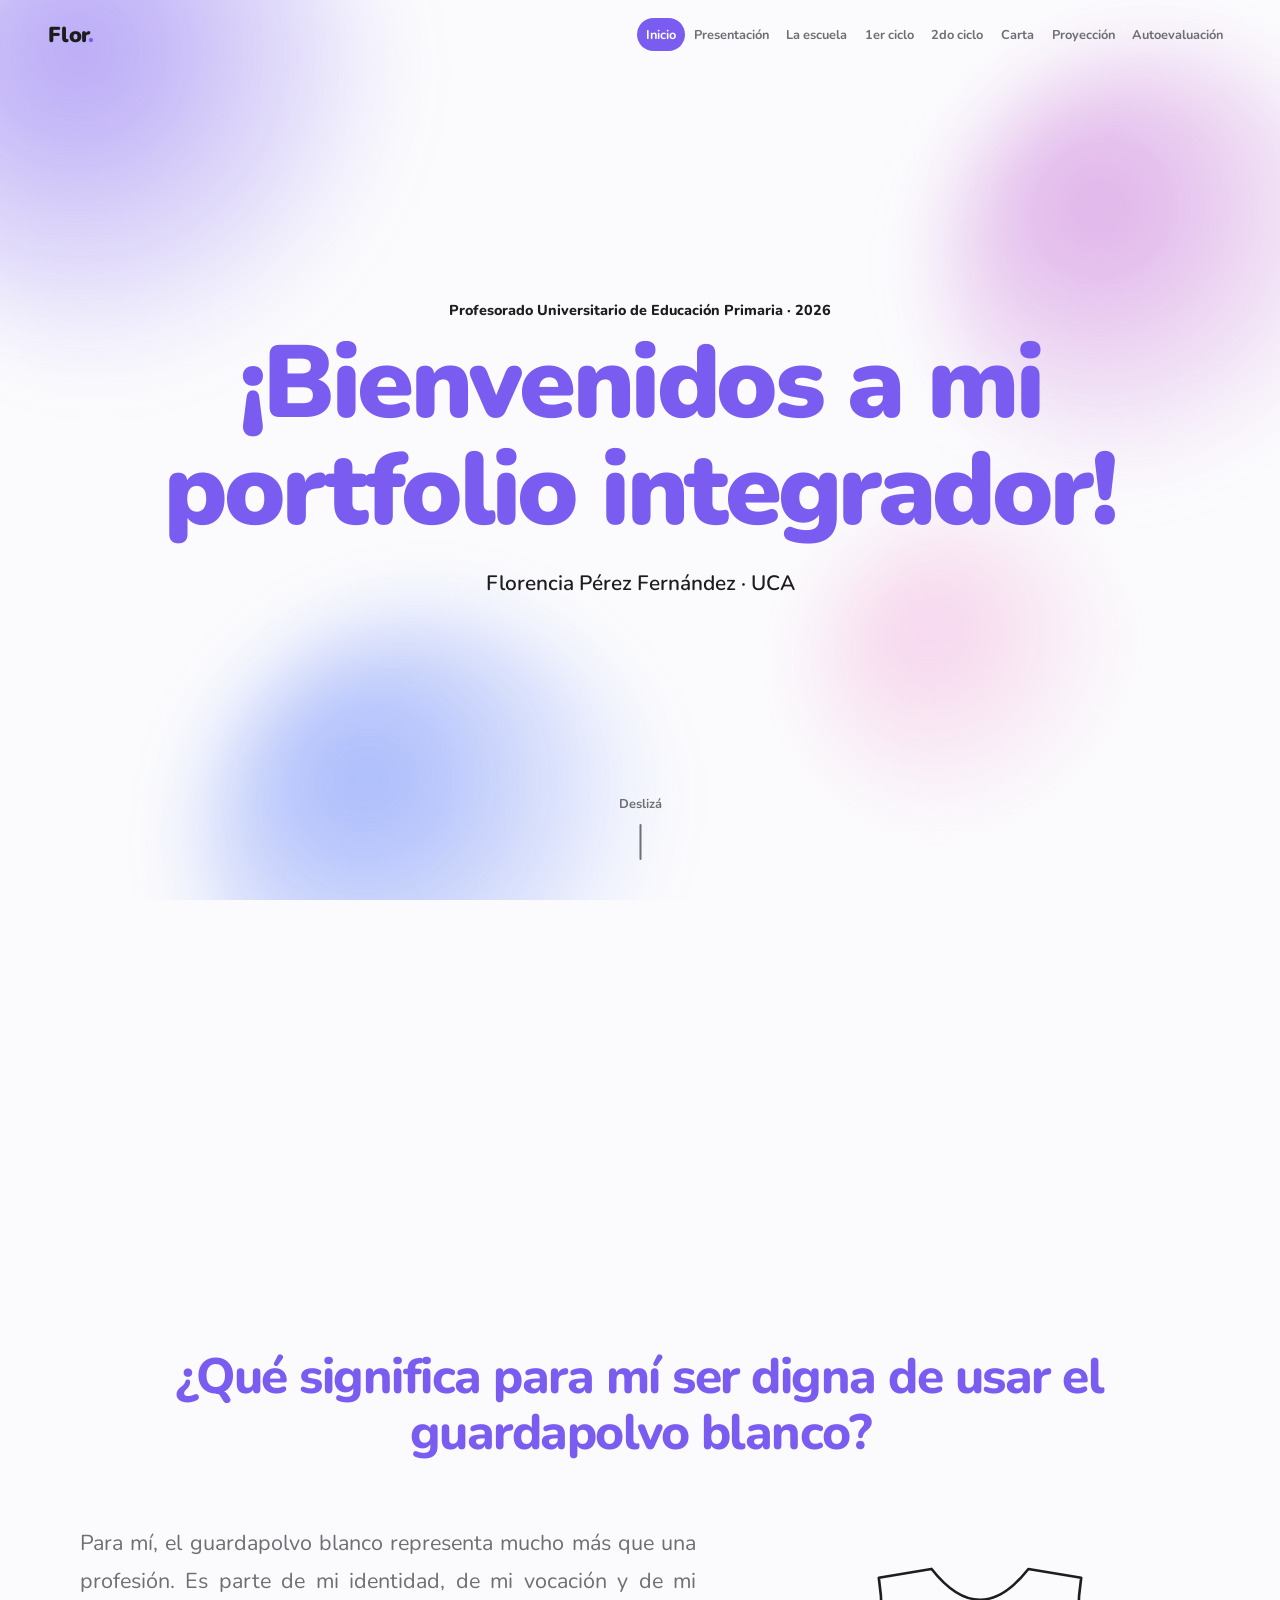
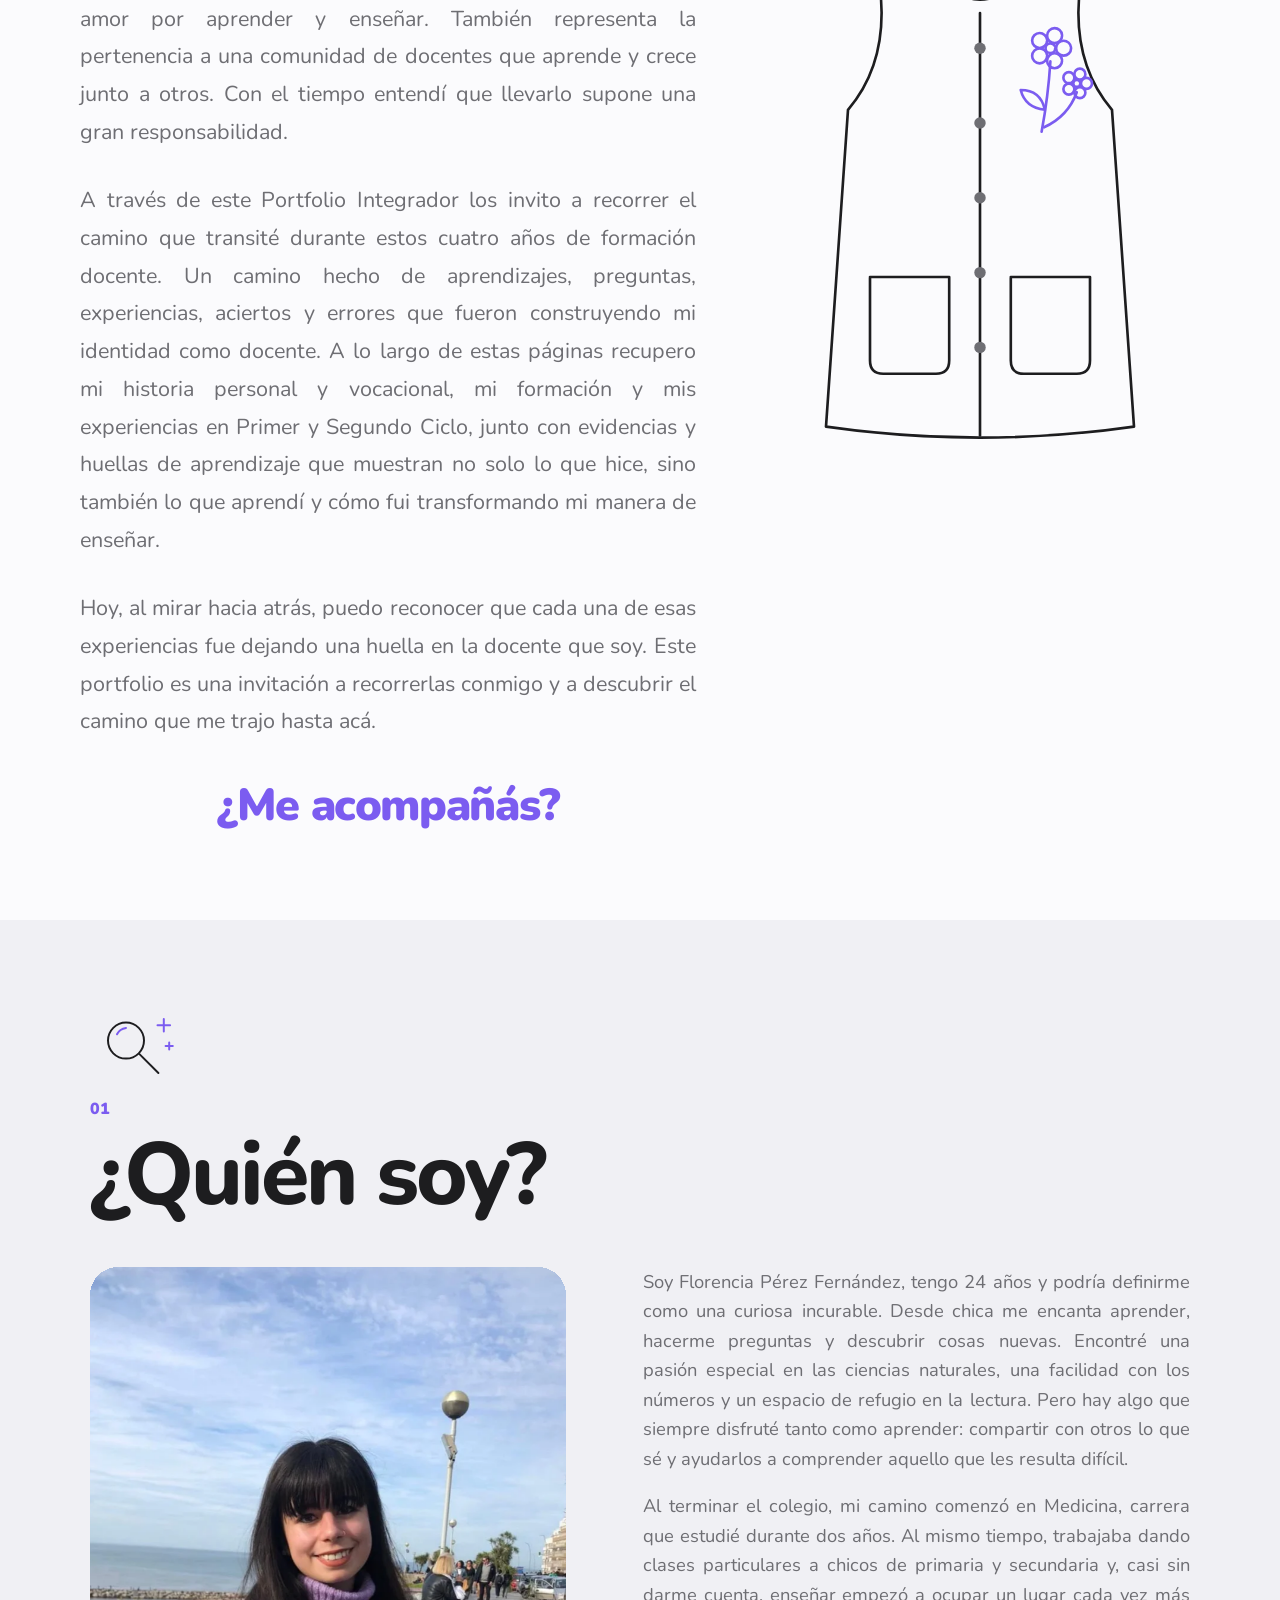
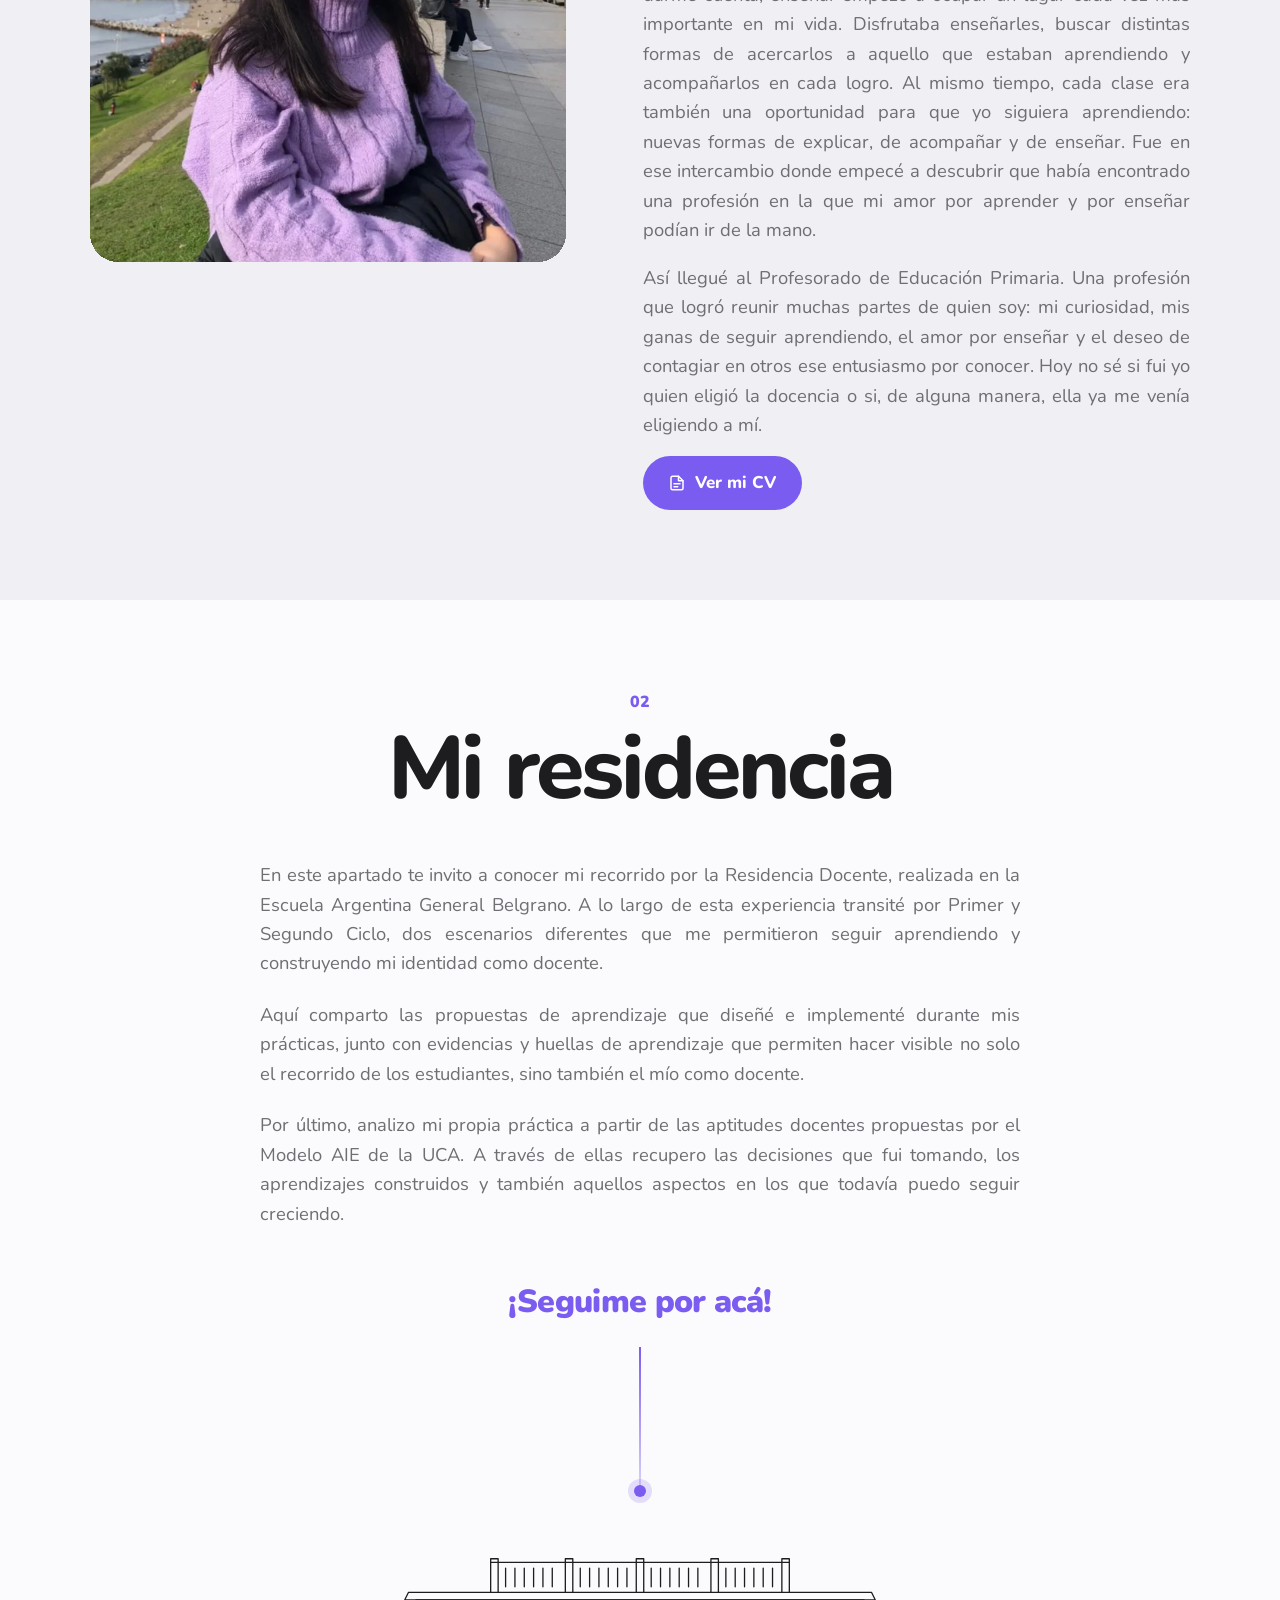
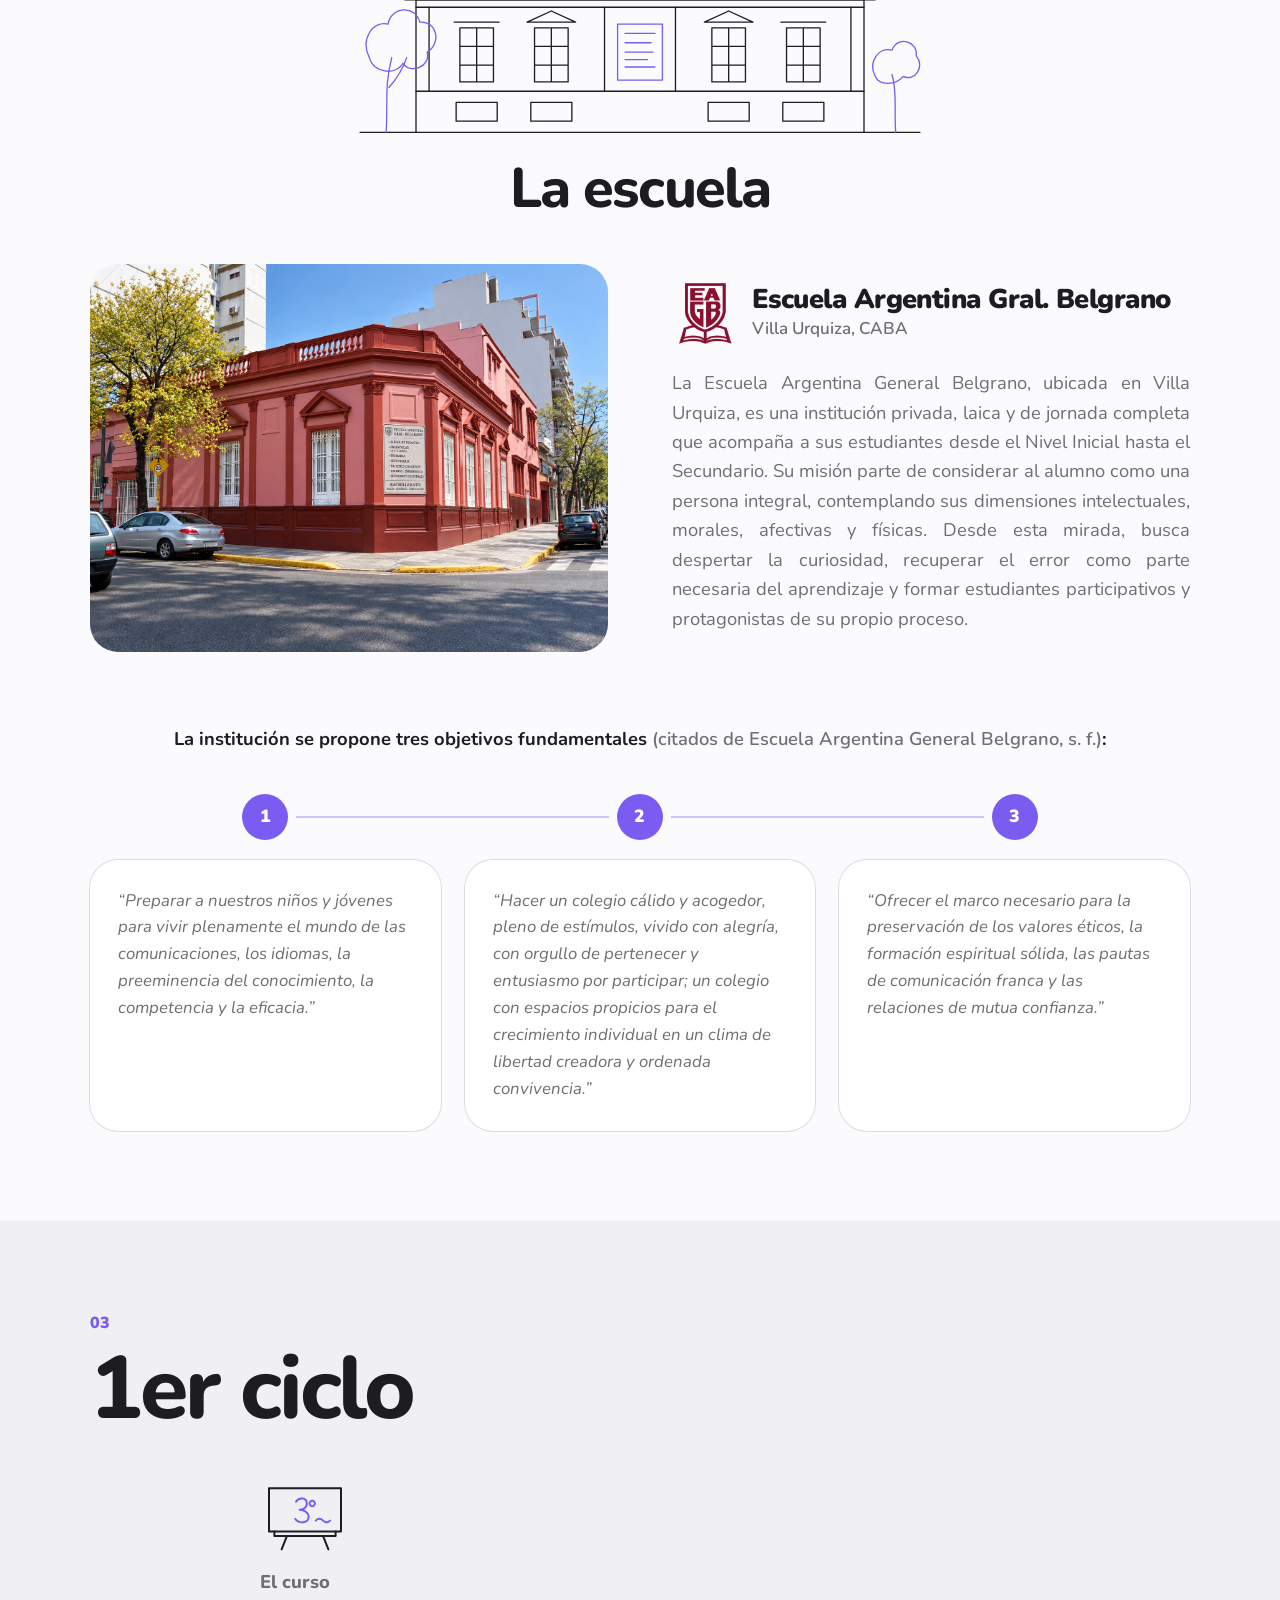
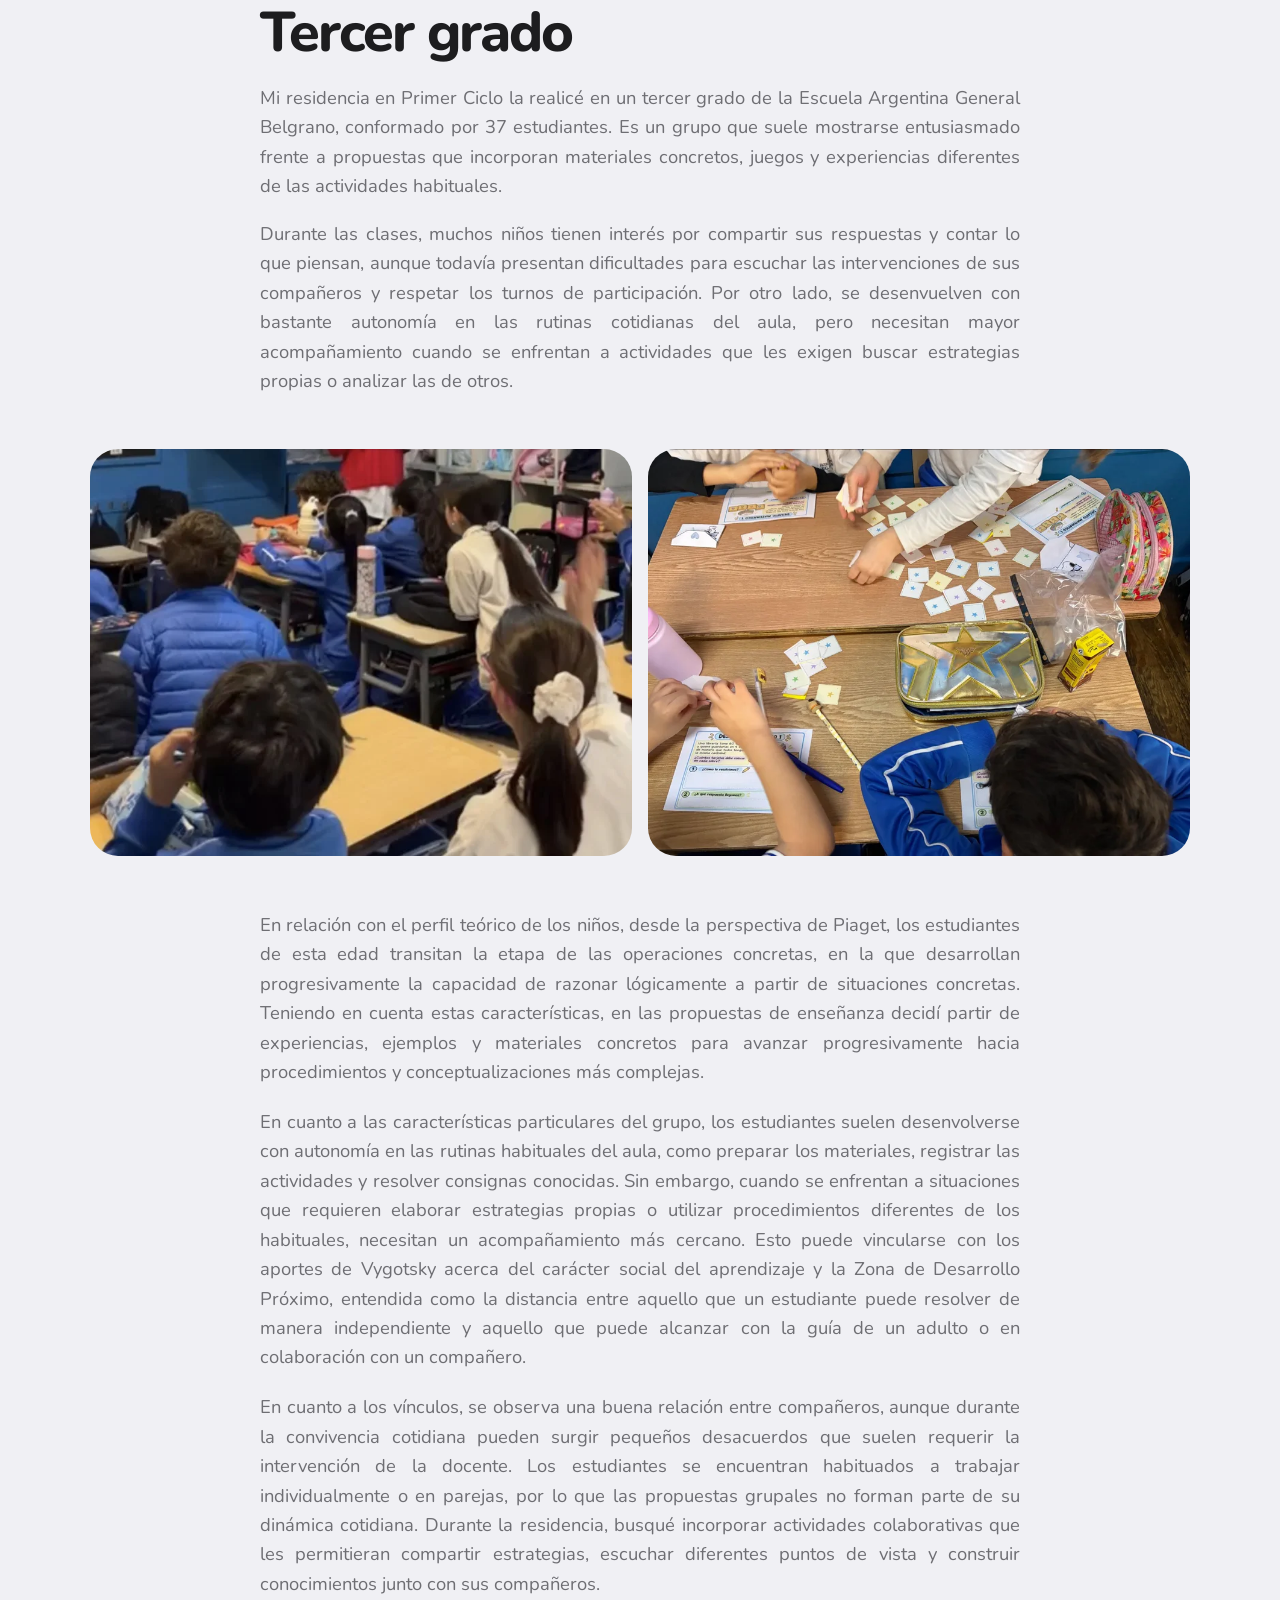
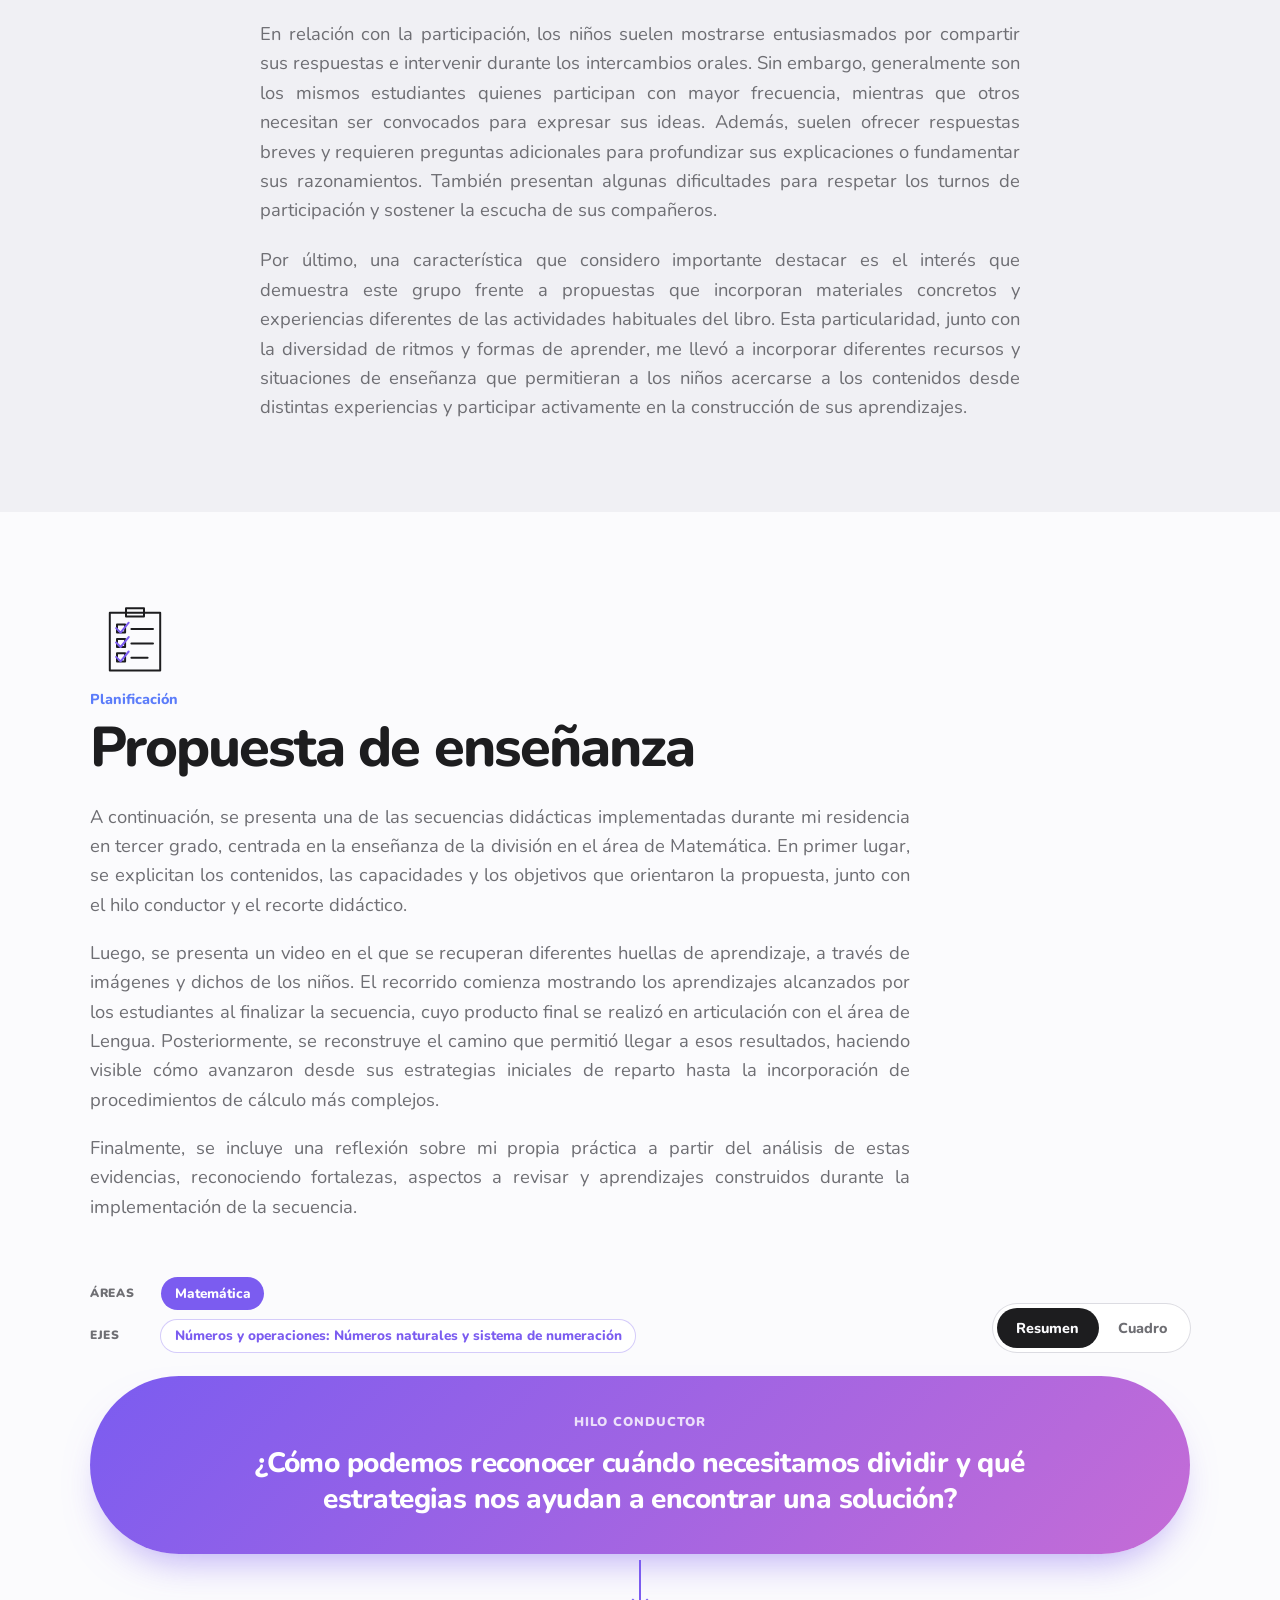
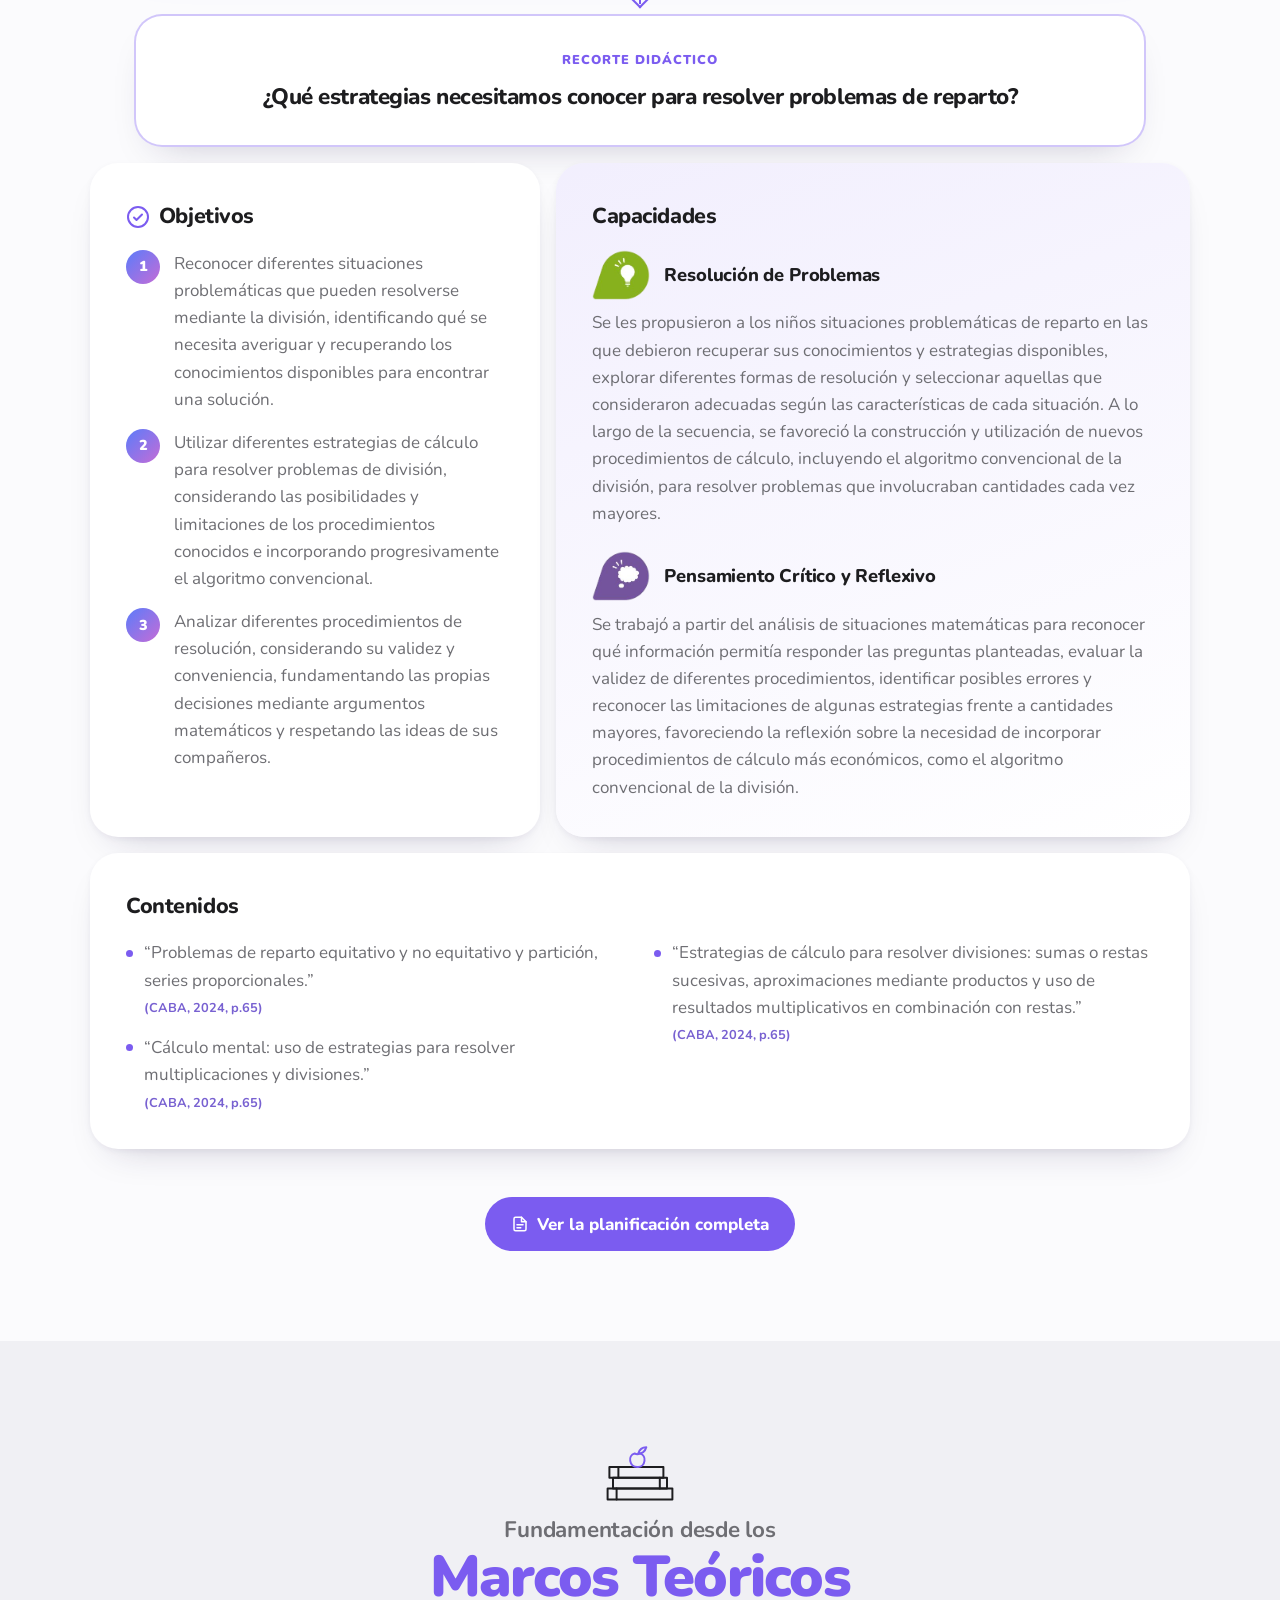
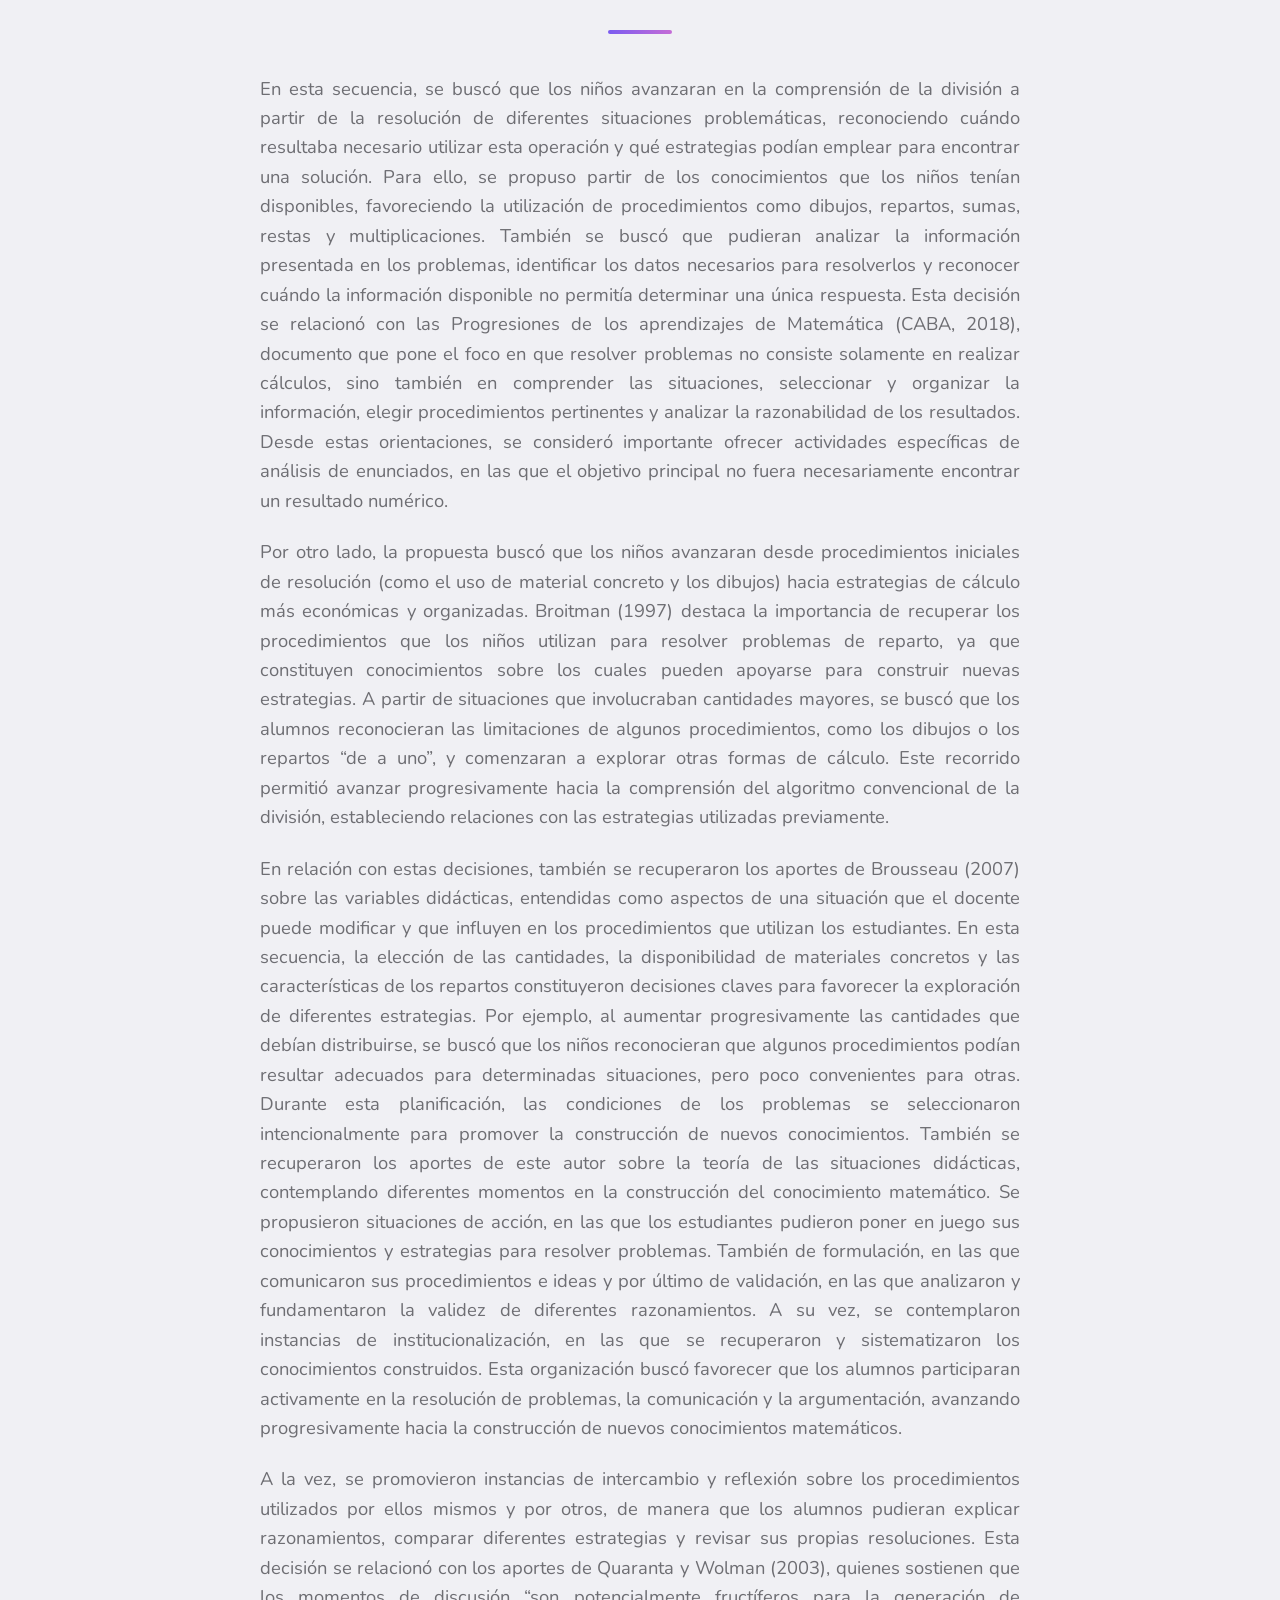
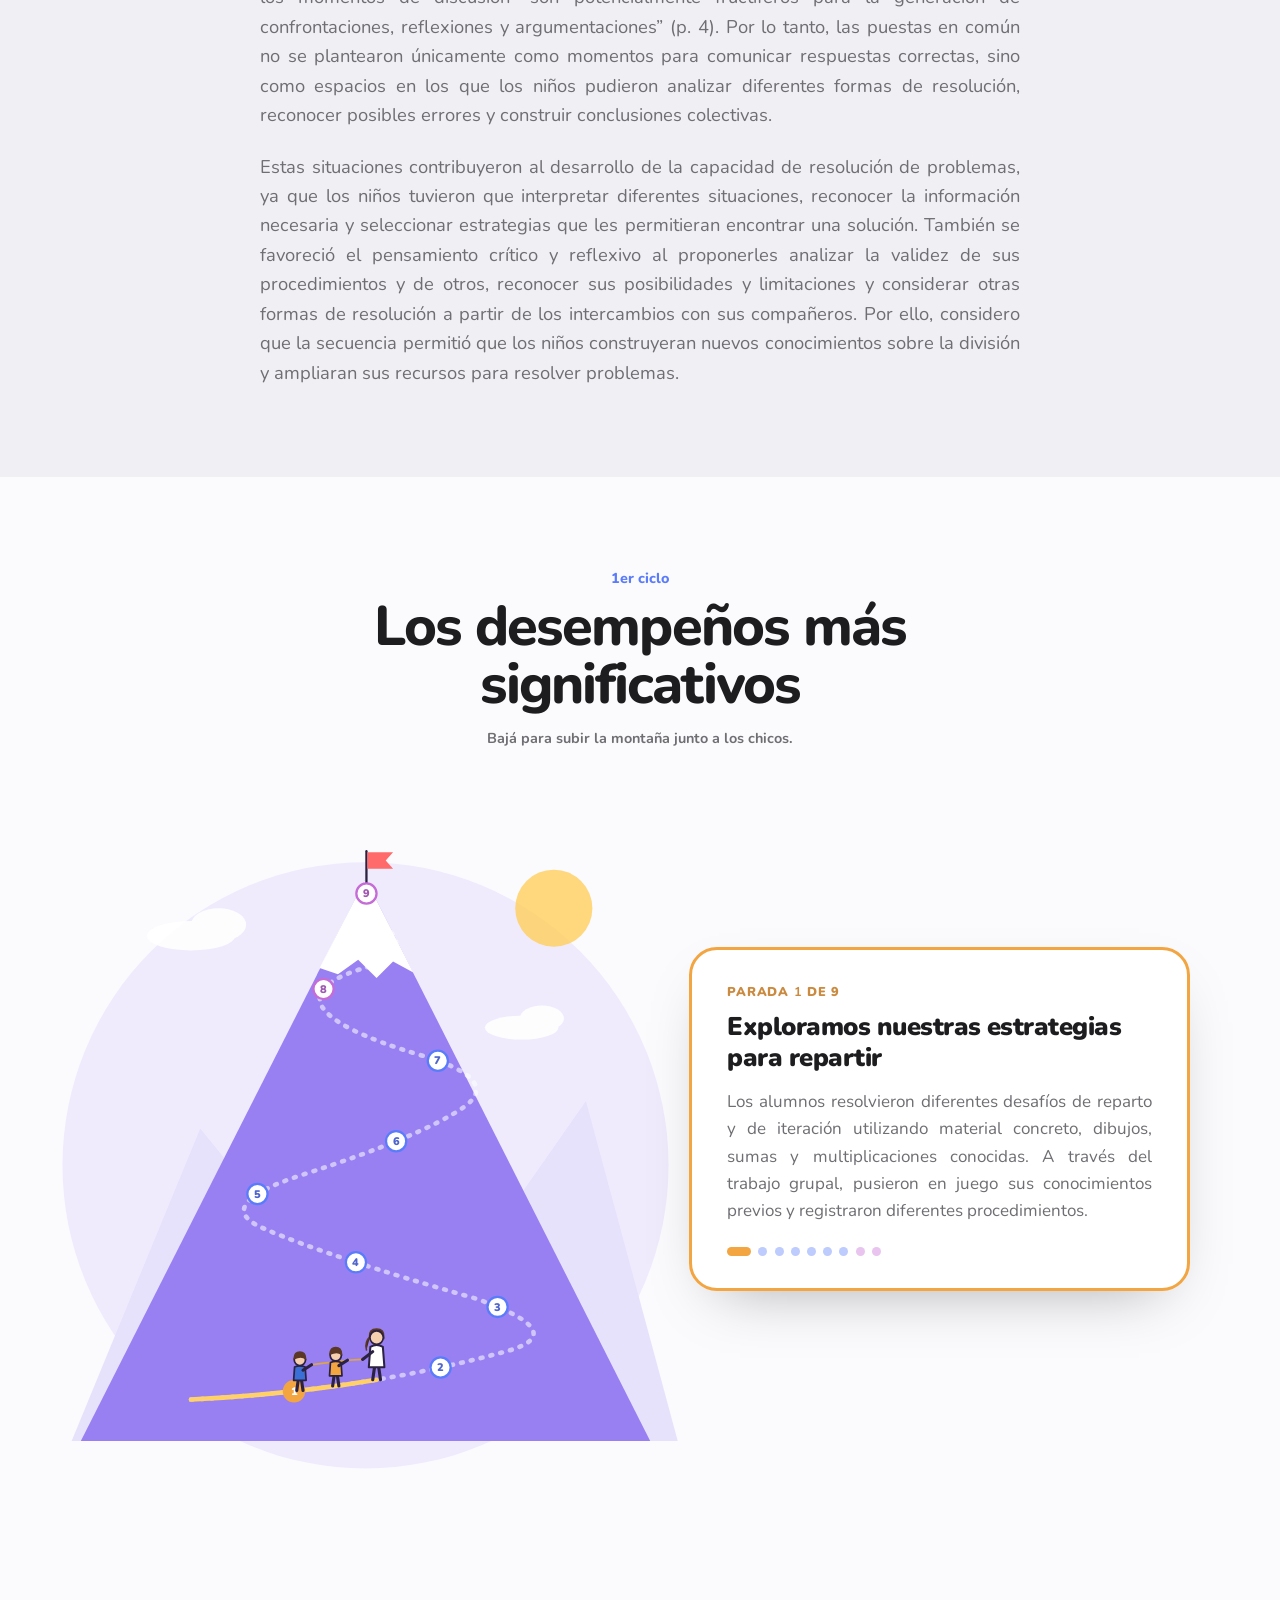
==== commit 1cda2ff1: "Montaña: color de etapa del doc en el contorno de la tarjeta y las paradas; sin leyenda temporal en " ====
--- a/clase.html
+++ b/clase.html
@@ -11,7 +11,7 @@
   <link rel="preconnect" href="https://fonts.googleapis.com">
   <link rel="preconnect" href="https://fonts.gstatic.com" crossorigin>
   <link href="https://fonts.googleapis.com/css2?family=Nunito:wght@400;500;600;700;800;900&display=swap" rel="stylesheet">
-  <link rel="stylesheet" href="css/styles.css?v=172">
+  <link rel="stylesheet" href="css/styles.css?v=175">
 </head>
 <body>
 
@@ -35,8 +35,8 @@
     <p id="lightboxCaption"></p>
   </div>
 
-  <script src="js/datos.js?v=172"></script>
-  <script src="js/comun.js?v=172"></script>
-  <script src="js/clase.js?v=172"></script>
+  <script src="js/datos.js?v=175"></script>
+  <script src="js/comun.js?v=175"></script>
+  <script src="js/clase.js?v=175"></script>
 </body>
 </html>
--- a/css/styles.css
+++ b/css/styles.css
@@ -1234,10 +1234,10 @@
 
 /* Paradas numeradas */
 .m-hito { cursor: pointer; }
-.m-hito circle { fill: #fff; stroke: color-mix(in srgb, var(--destacado) 60%, #2b2140); stroke-width: 2.5; transition: fill .3s; }
-.m-hito text { fill: var(--destacado); font: 900 12px Nunito, sans-serif; text-anchor: middle; transition: fill .3s; }
-.m-hito.is-pasado circle { fill: #ffd166; }
-.m-hito.is-pasado text { fill: #2b2140; }
+.m-hito circle { fill: #fff; stroke: var(--c); stroke-width: 2.5; transition: fill .3s; }
+.m-hito text { fill: color-mix(in srgb, var(--c) 75%, #2b2140); font: 900 12px Nunito, sans-serif; text-anchor: middle; transition: fill .3s; }
+.m-hito.is-pasado circle { fill: var(--c); }
+.m-hito.is-pasado text { fill: #fff; }
 .m-hito:hover circle { stroke-width: 4; }
 
 /* La docente (con guardapolvo) y los chicos, unidos por una soga */
@@ -1257,9 +1257,11 @@
 /* Tarjeta con el desempeño de la parada actual */
 .montana__tarjeta {
   background: var(--card); border-radius: var(--radius); padding: 2rem 2.2rem;
-  box-shadow: 0 24px 60px -30px rgba(0, 0, 0, .35), 0 0 0 1px rgba(0, 0, 0, .04);
-}
-.montana__paso { font-size: .8rem; font-weight: 900; text-transform: uppercase; letter-spacing: .06em; color: var(--destacado); margin-bottom: .6rem; }
+  box-shadow: 0 24px 60px -30px rgba(0, 0, 0, .35);
+  /* El contorno lleva el color con el que Flor resaltó el título en el doc */
+  border: 3px solid var(--c, var(--destacado)); transition: border-color .3s;
+}
+.montana__paso { font-size: .8rem; font-weight: 900; text-transform: uppercase; letter-spacing: .06em; color: color-mix(in srgb, var(--c, var(--destacado)) 80%, #2b2140); margin-bottom: .6rem; }
 .montana__titulo { font-size: clamp(1.25rem, 2.2vw, 1.6rem); font-weight: 900; line-height: 1.2; letter-spacing: -0.02em; margin-bottom: .9rem; }
 .montana__texto { color: var(--ink-2); text-align: justify; }
 .montana__titulo, .montana__texto { transition: opacity .18s, transform .18s; }
@@ -1267,9 +1269,9 @@
 .montana__puntos { display: flex; flex-wrap: wrap; gap: .45rem; margin-top: 1.4rem; }
 .montana__puntos button {
   width: 9px; height: 9px; padding: 0; border: 0; border-radius: 999px; cursor: pointer;
-  background: color-mix(in srgb, var(--ink-2) 30%, transparent); transition: width .25s, background .25s;
-}
-.montana__puntos button.is-actual { width: 24px; background: var(--destacado); }
+  background: color-mix(in srgb, var(--c, var(--ink-2)) 40%, transparent); transition: width .25s, background .25s;
+}
+.montana__puntos button.is-actual { width: 24px; background: var(--c, var(--destacado)); }
 
 @media (max-width: 800px) {
   .montana__pista { height: calc(var(--paradas) * 70vh + 100vh); }
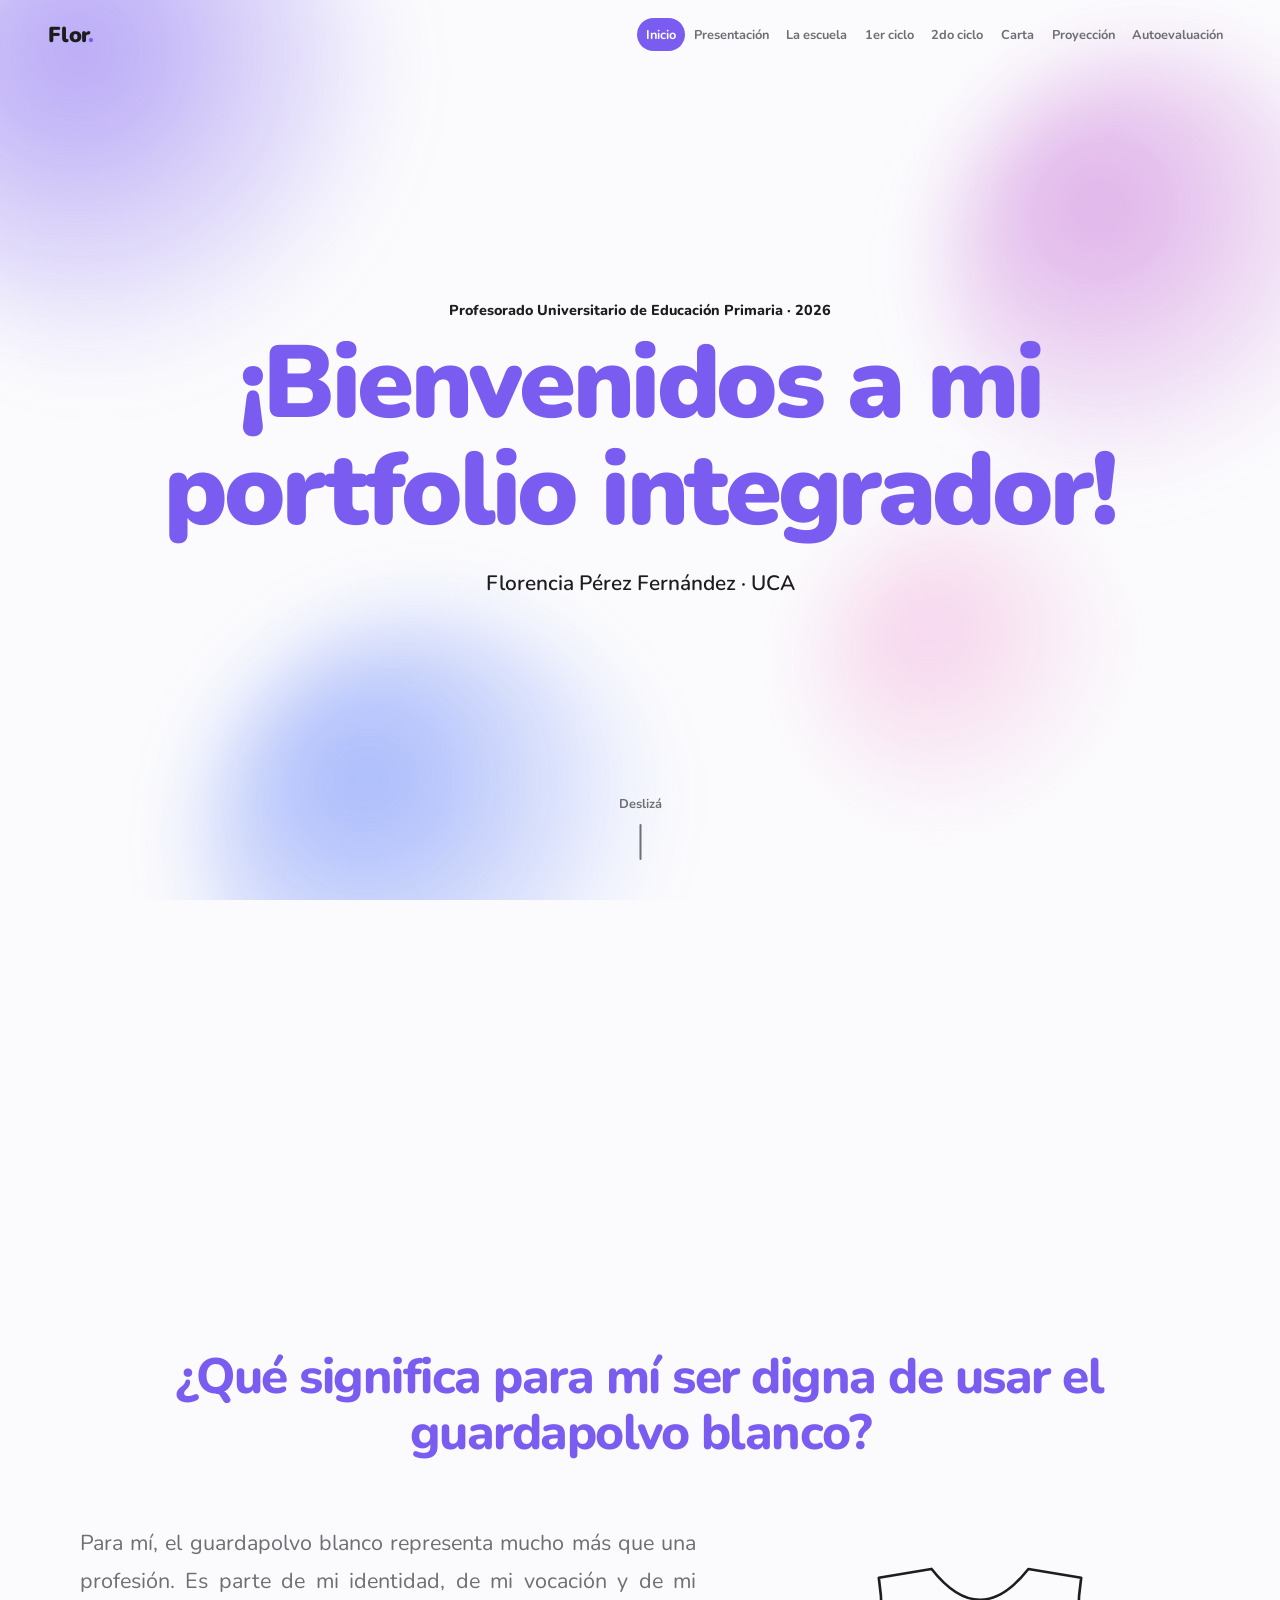
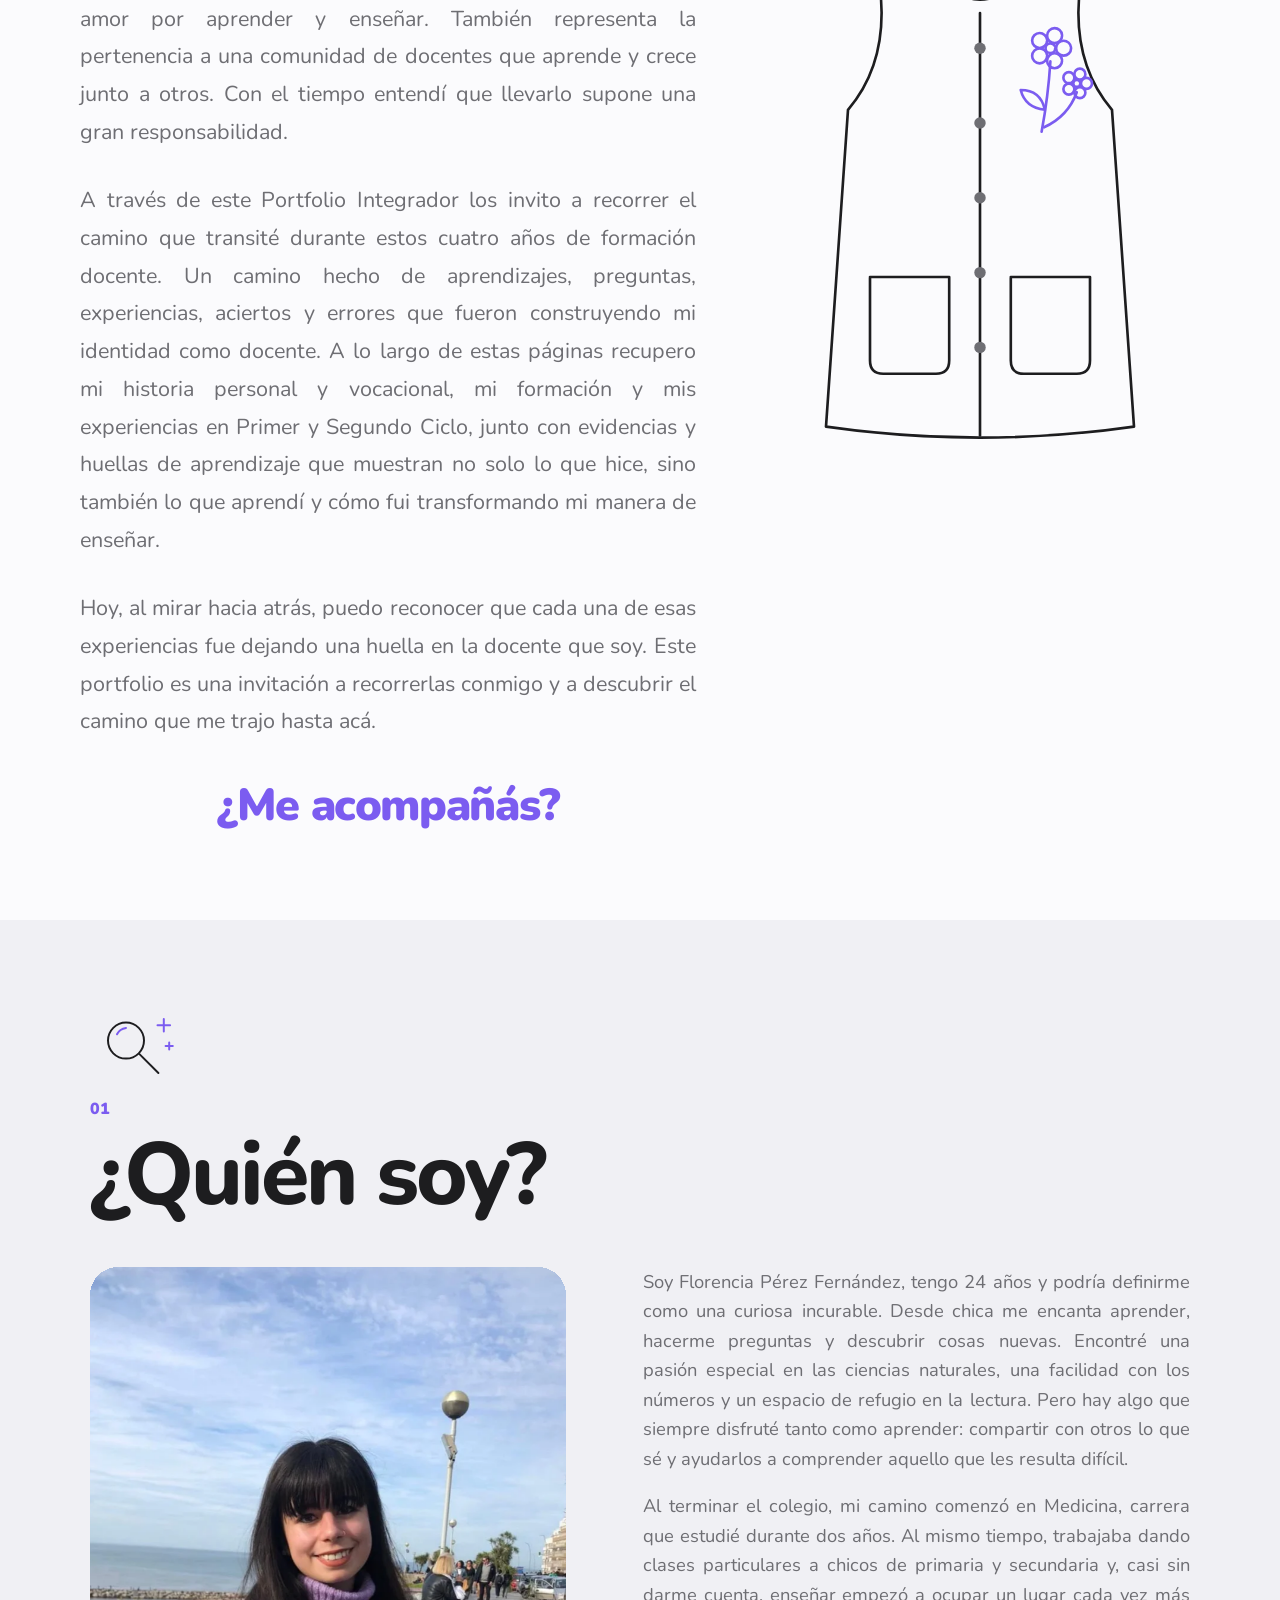
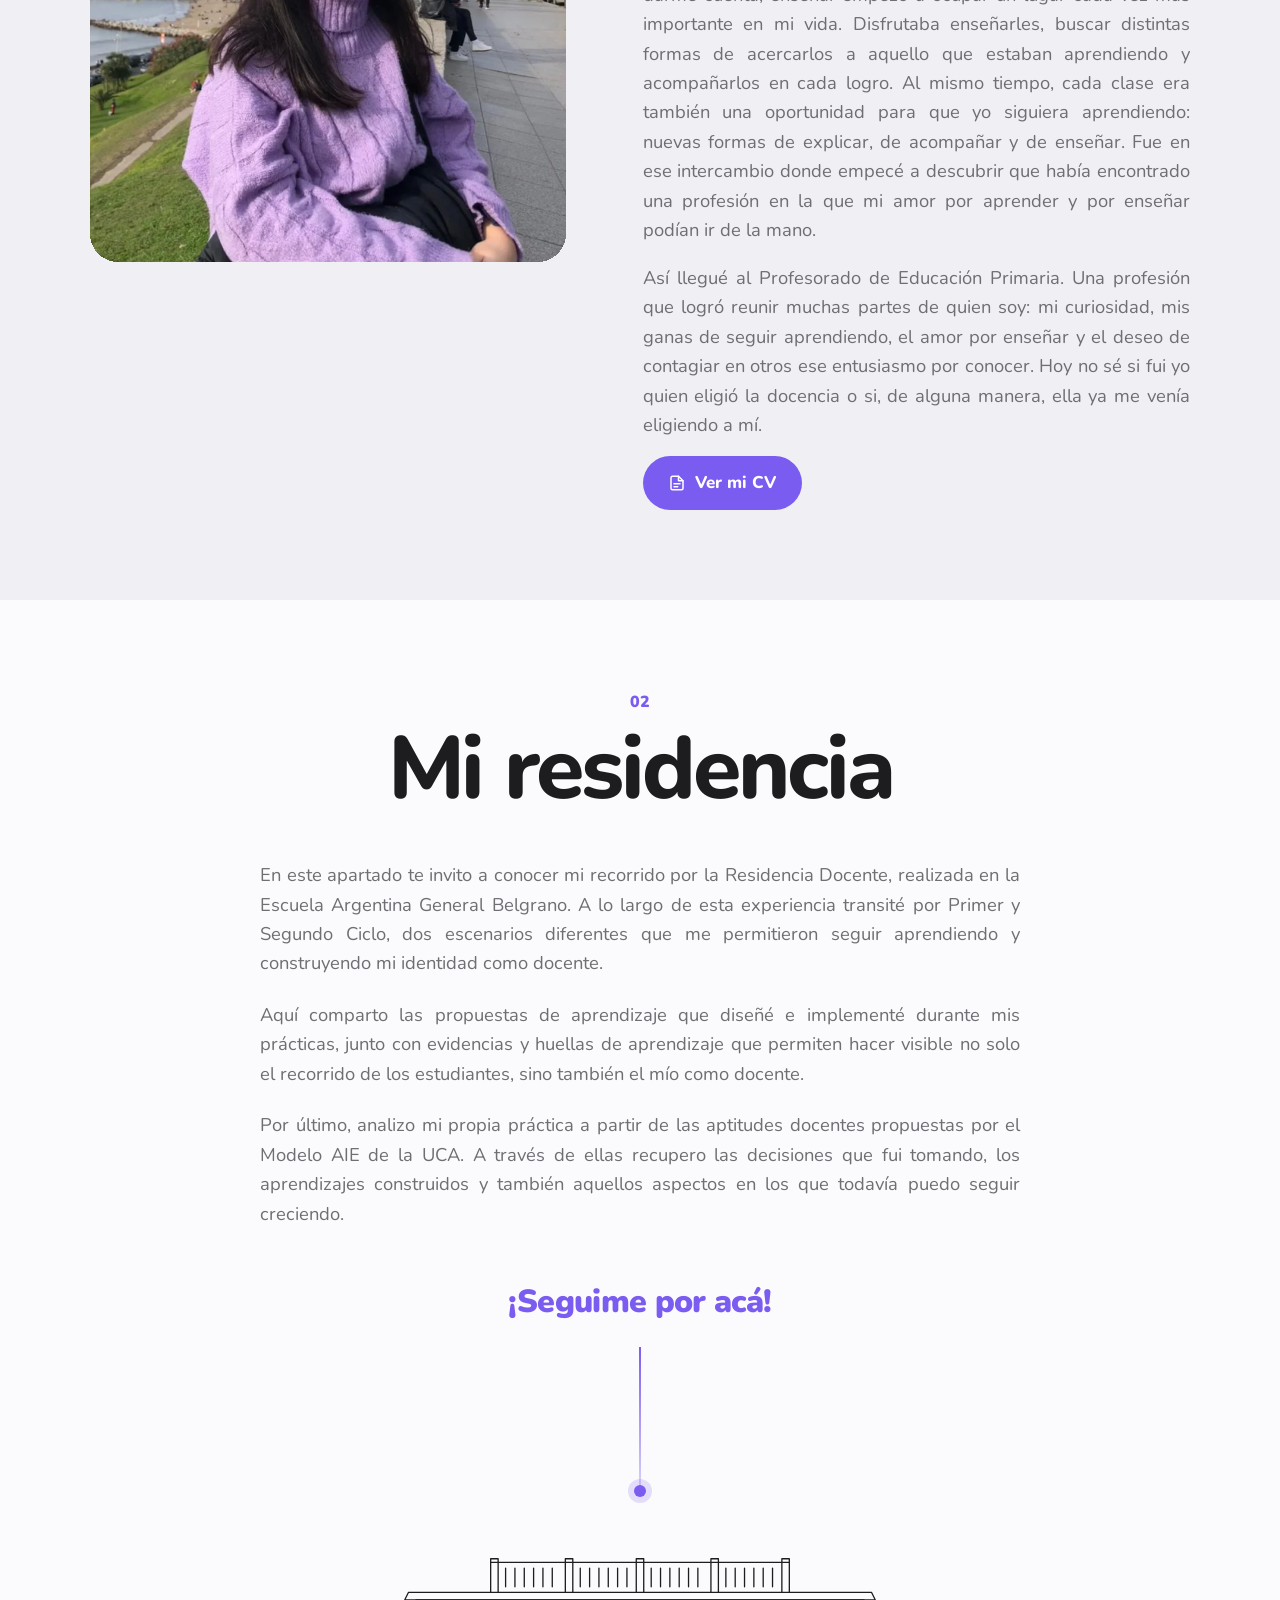
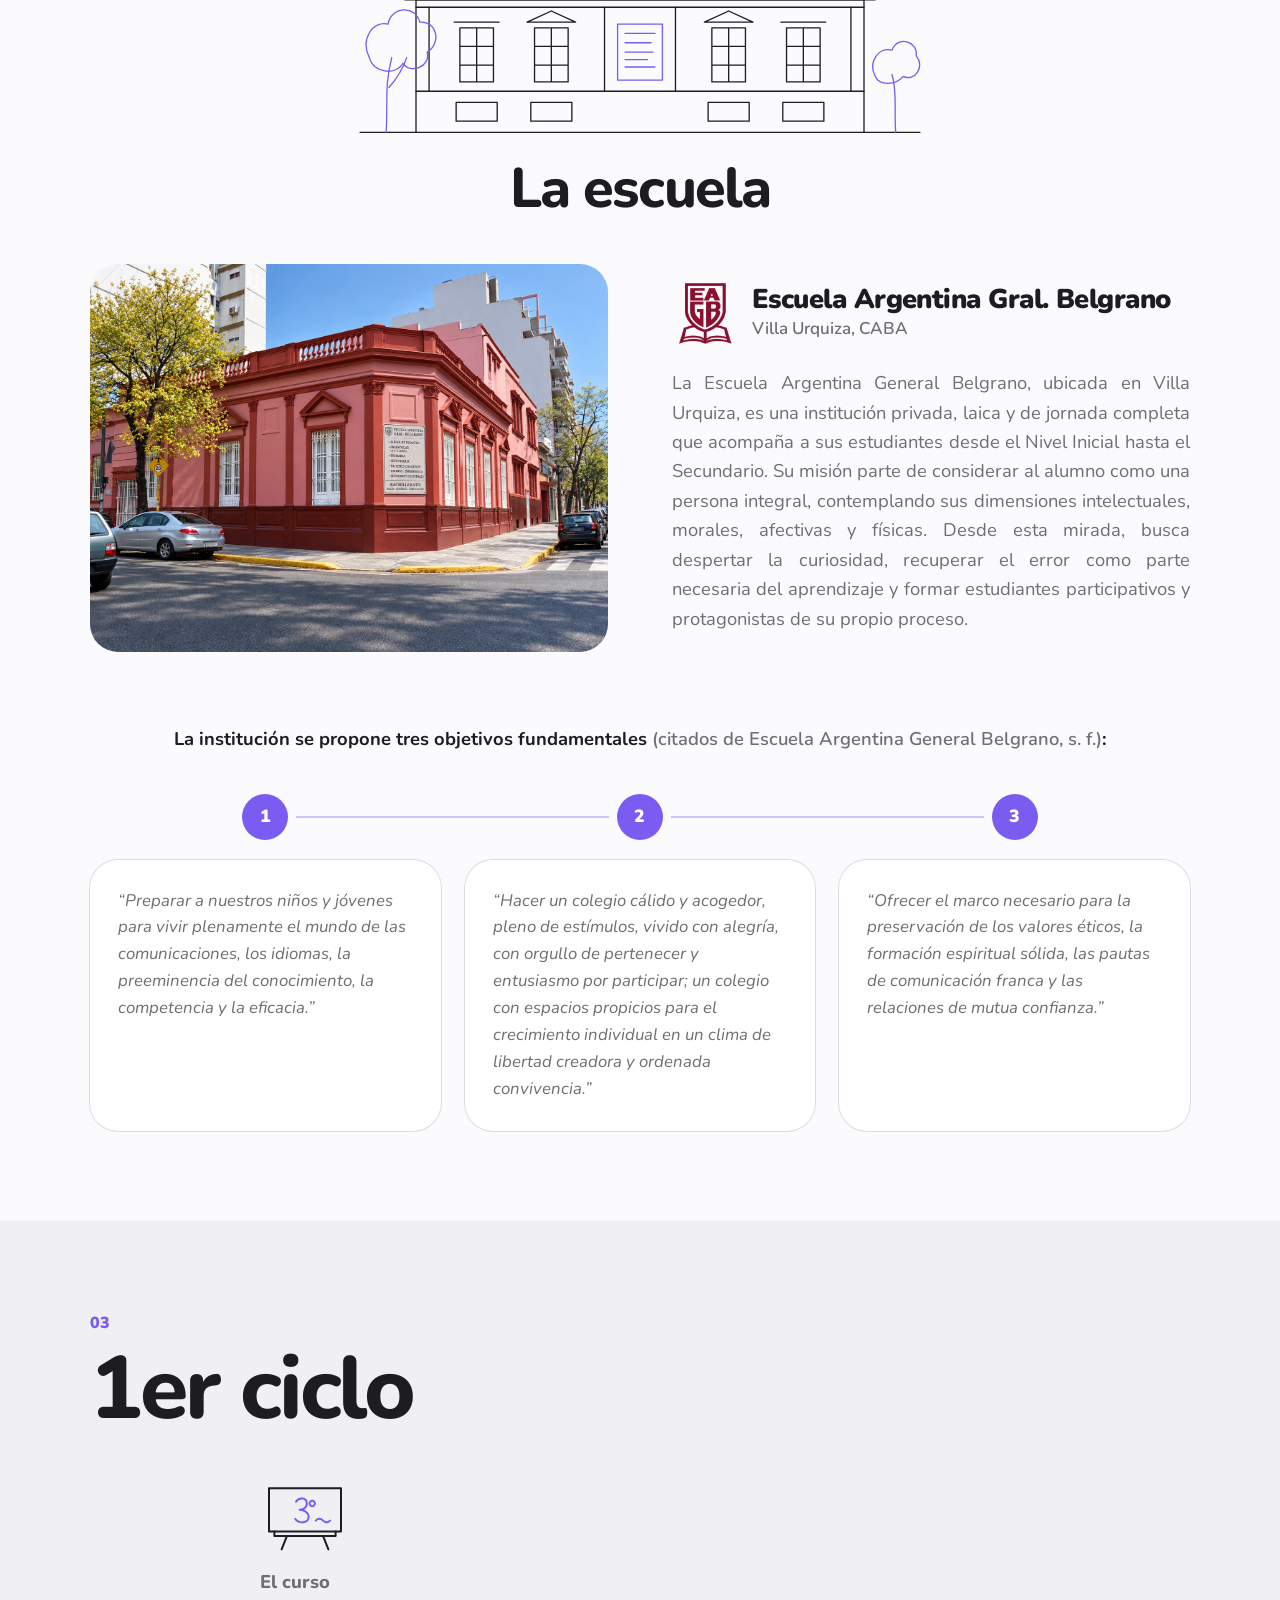
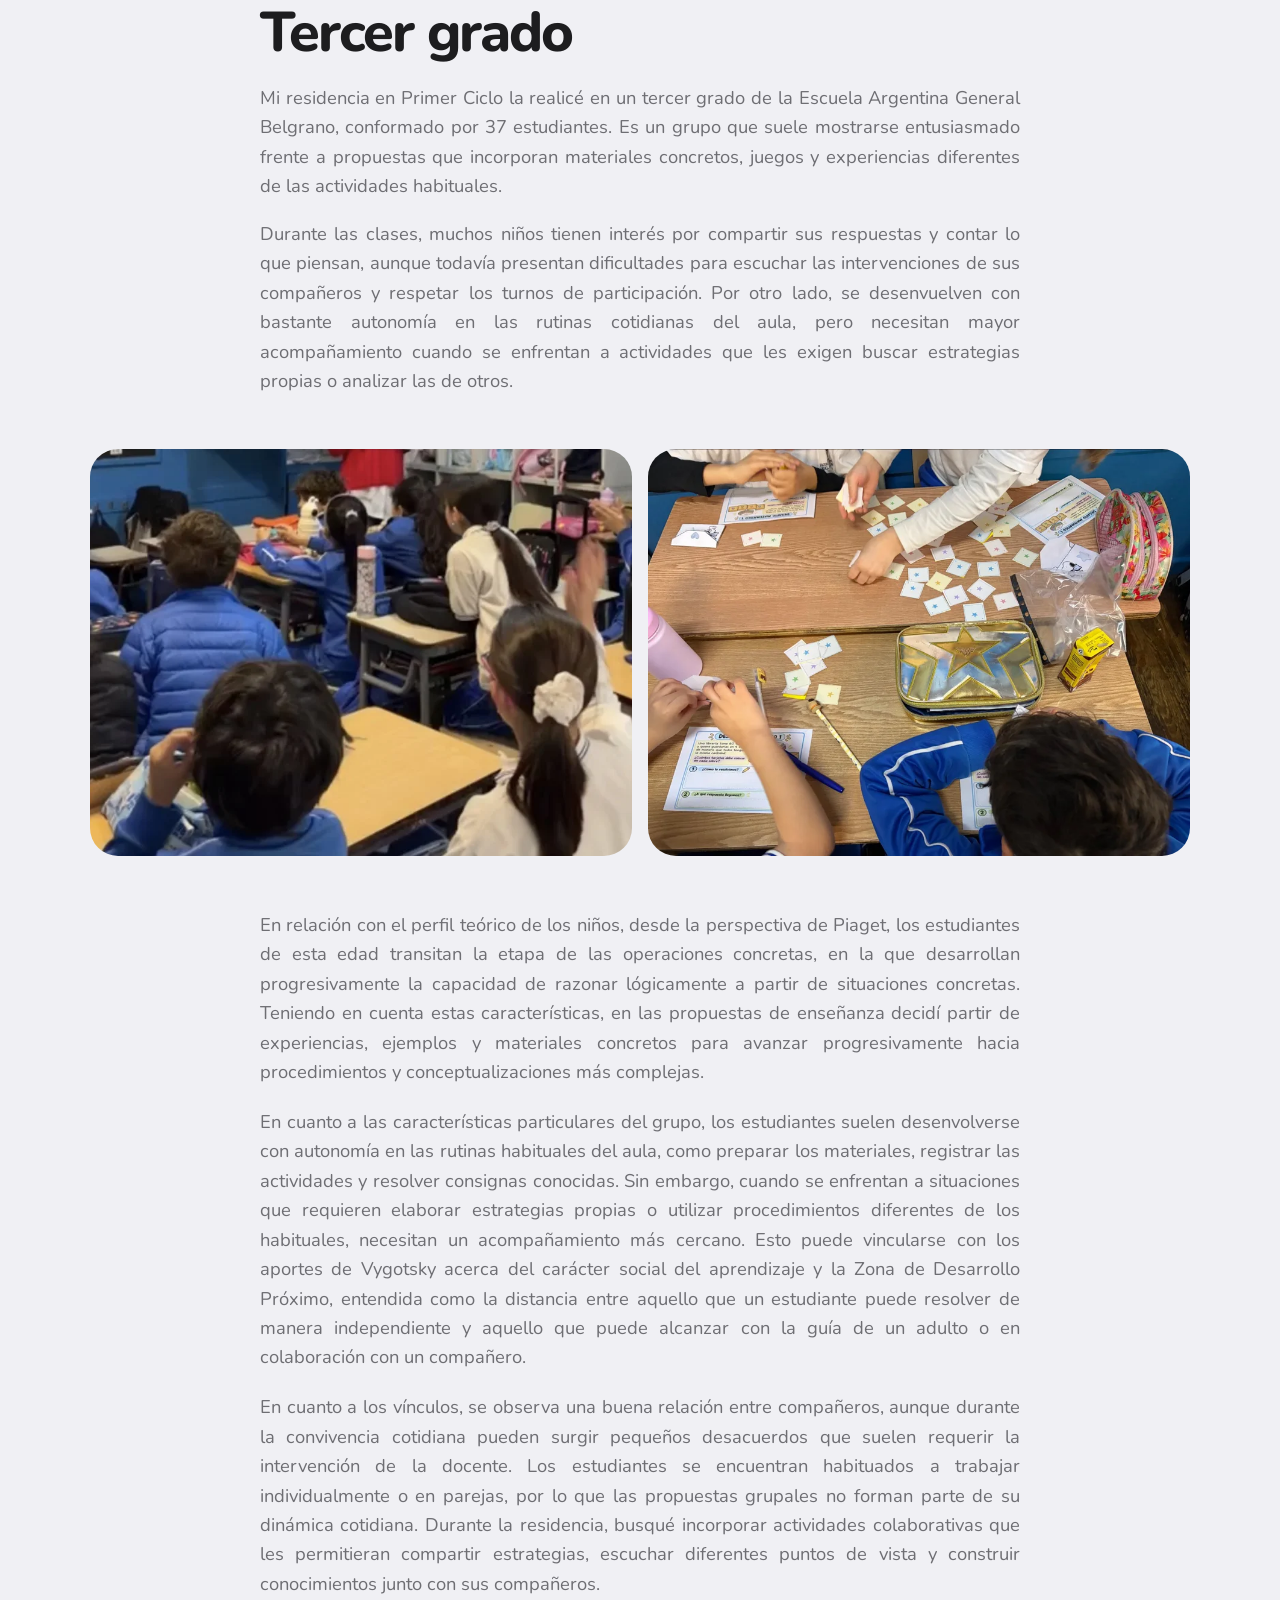
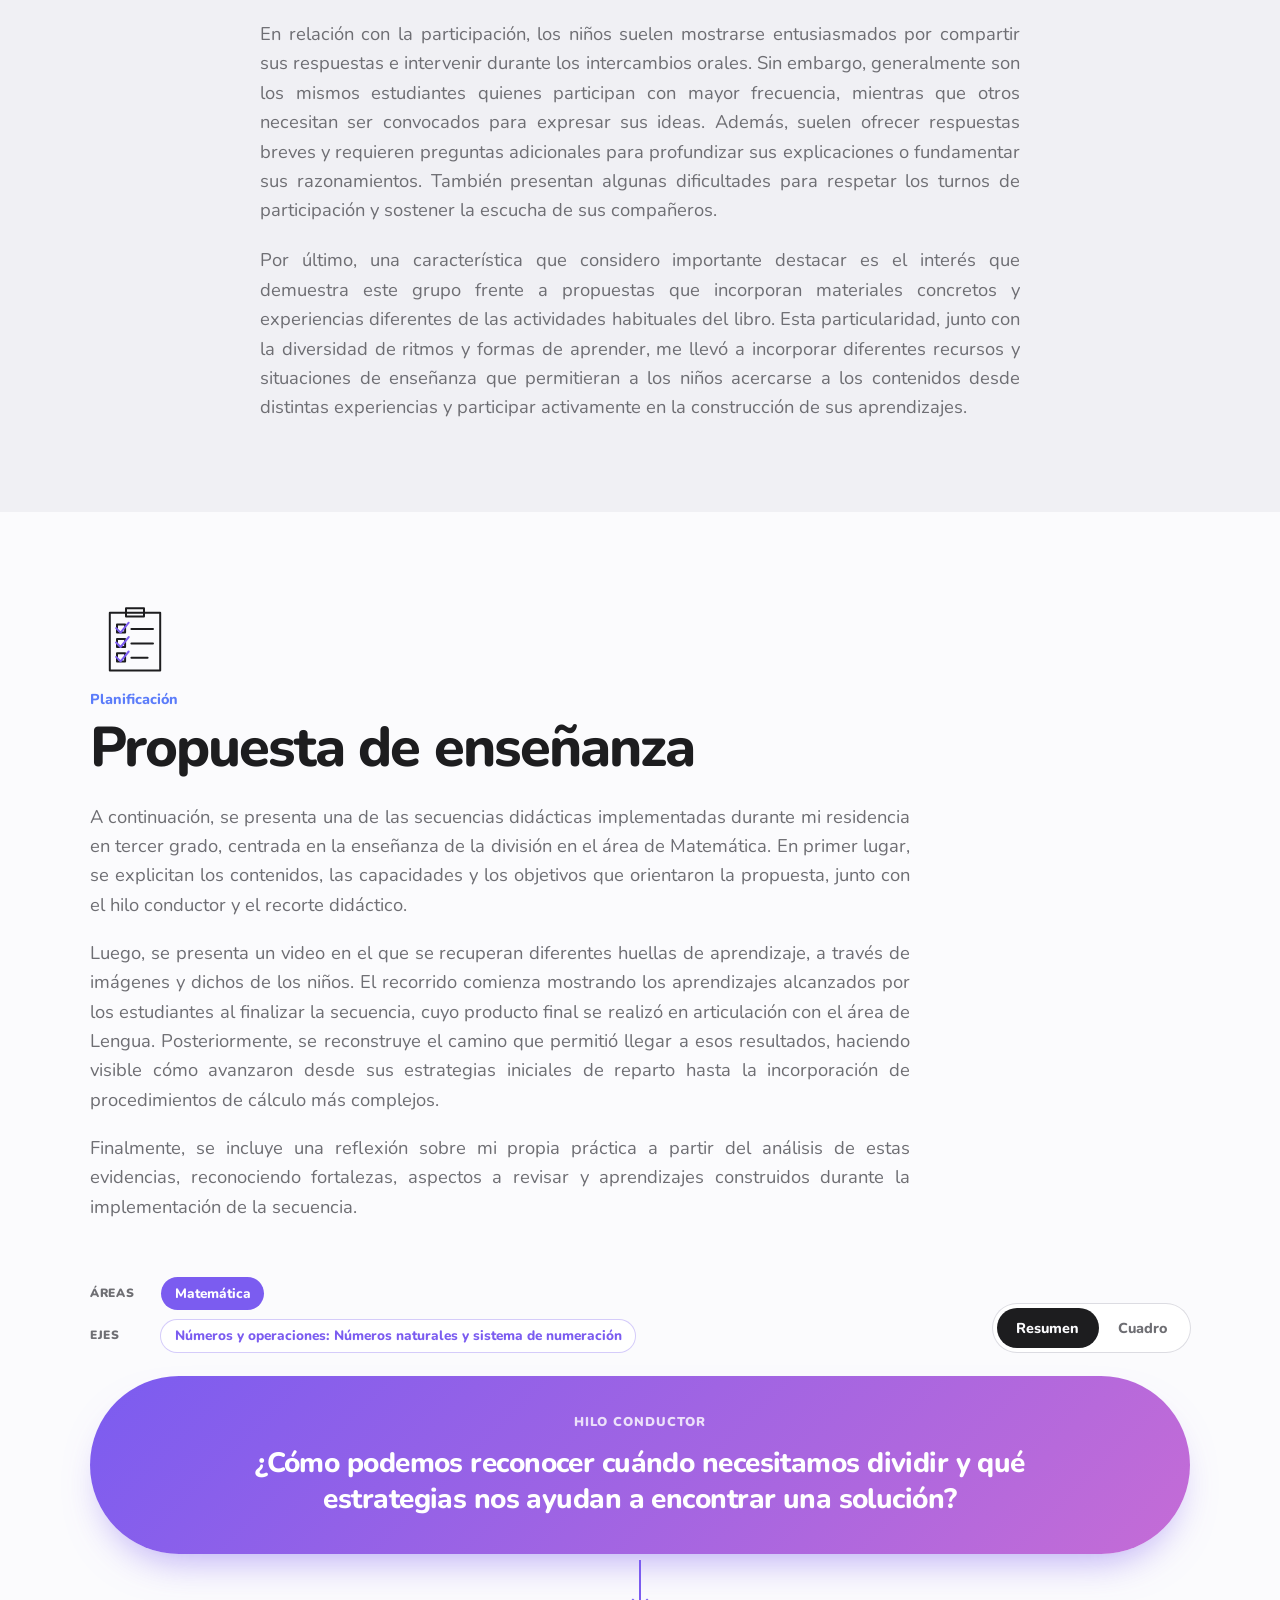
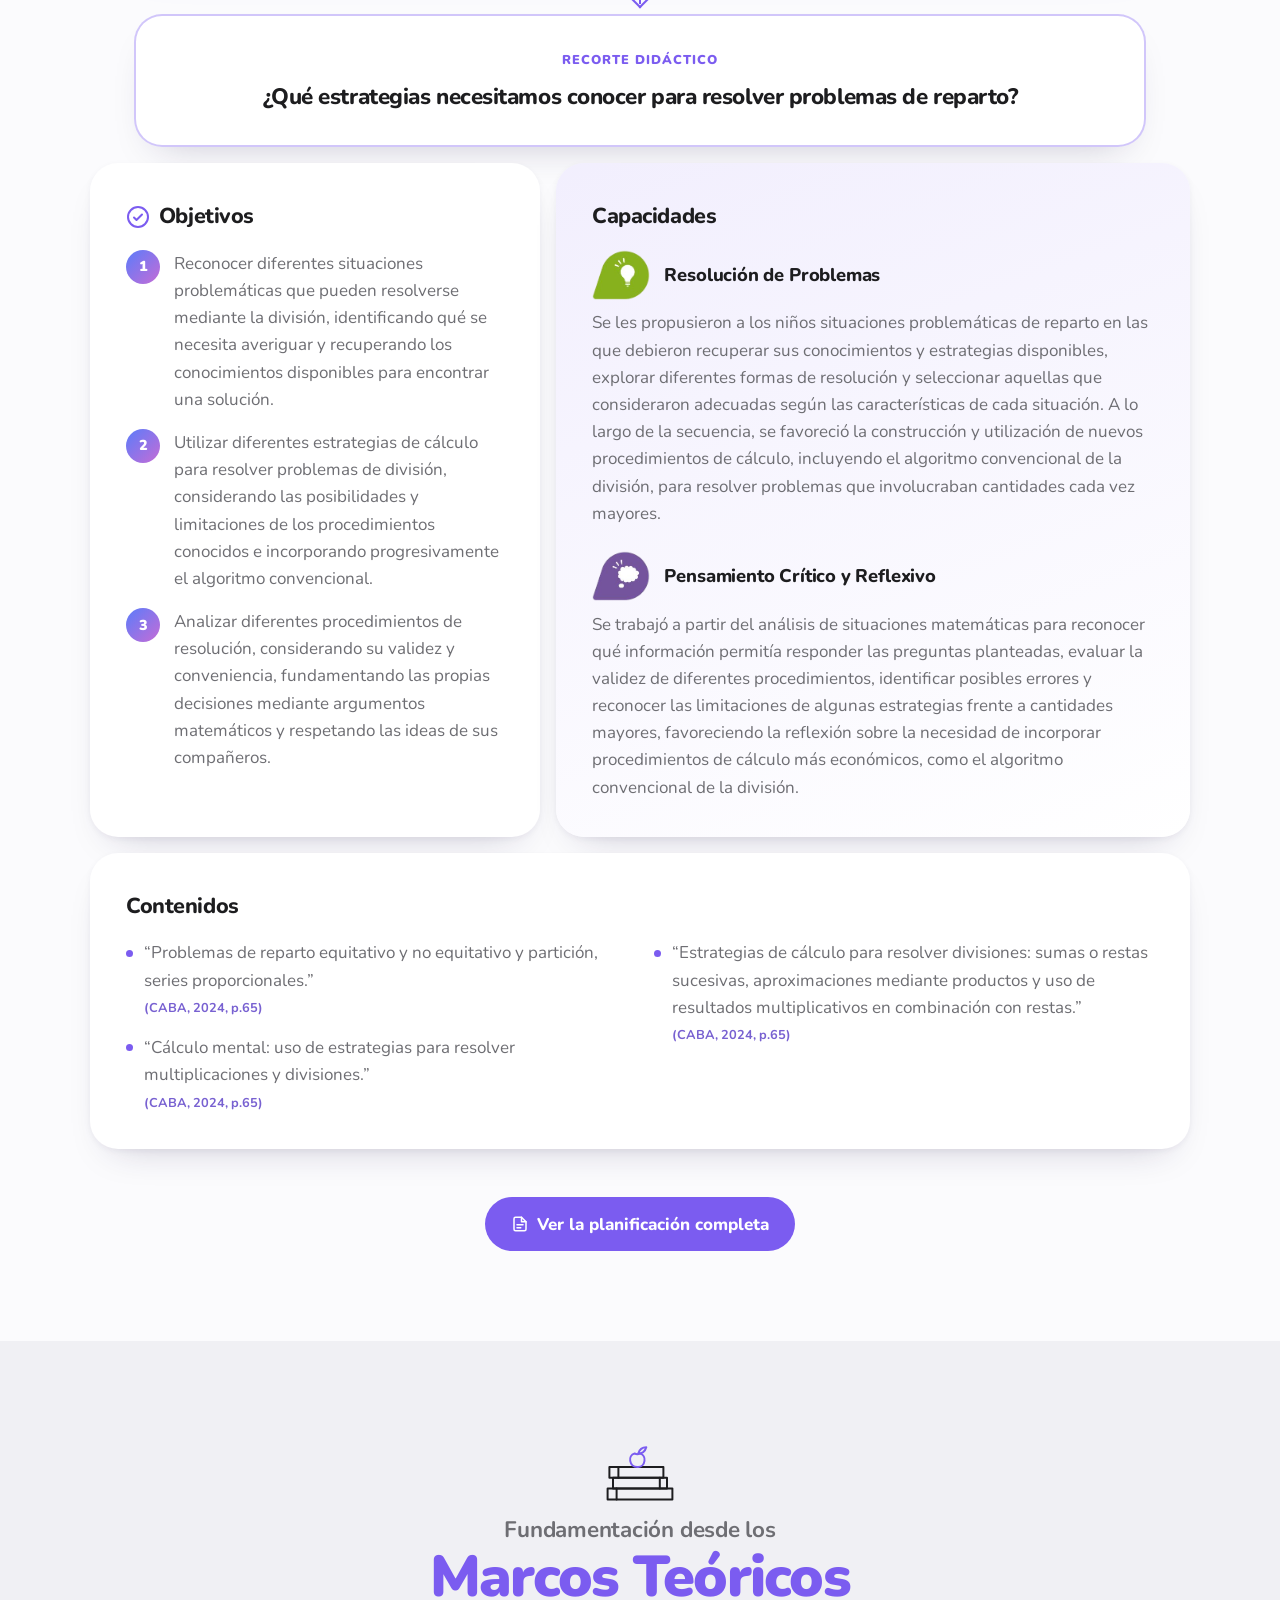
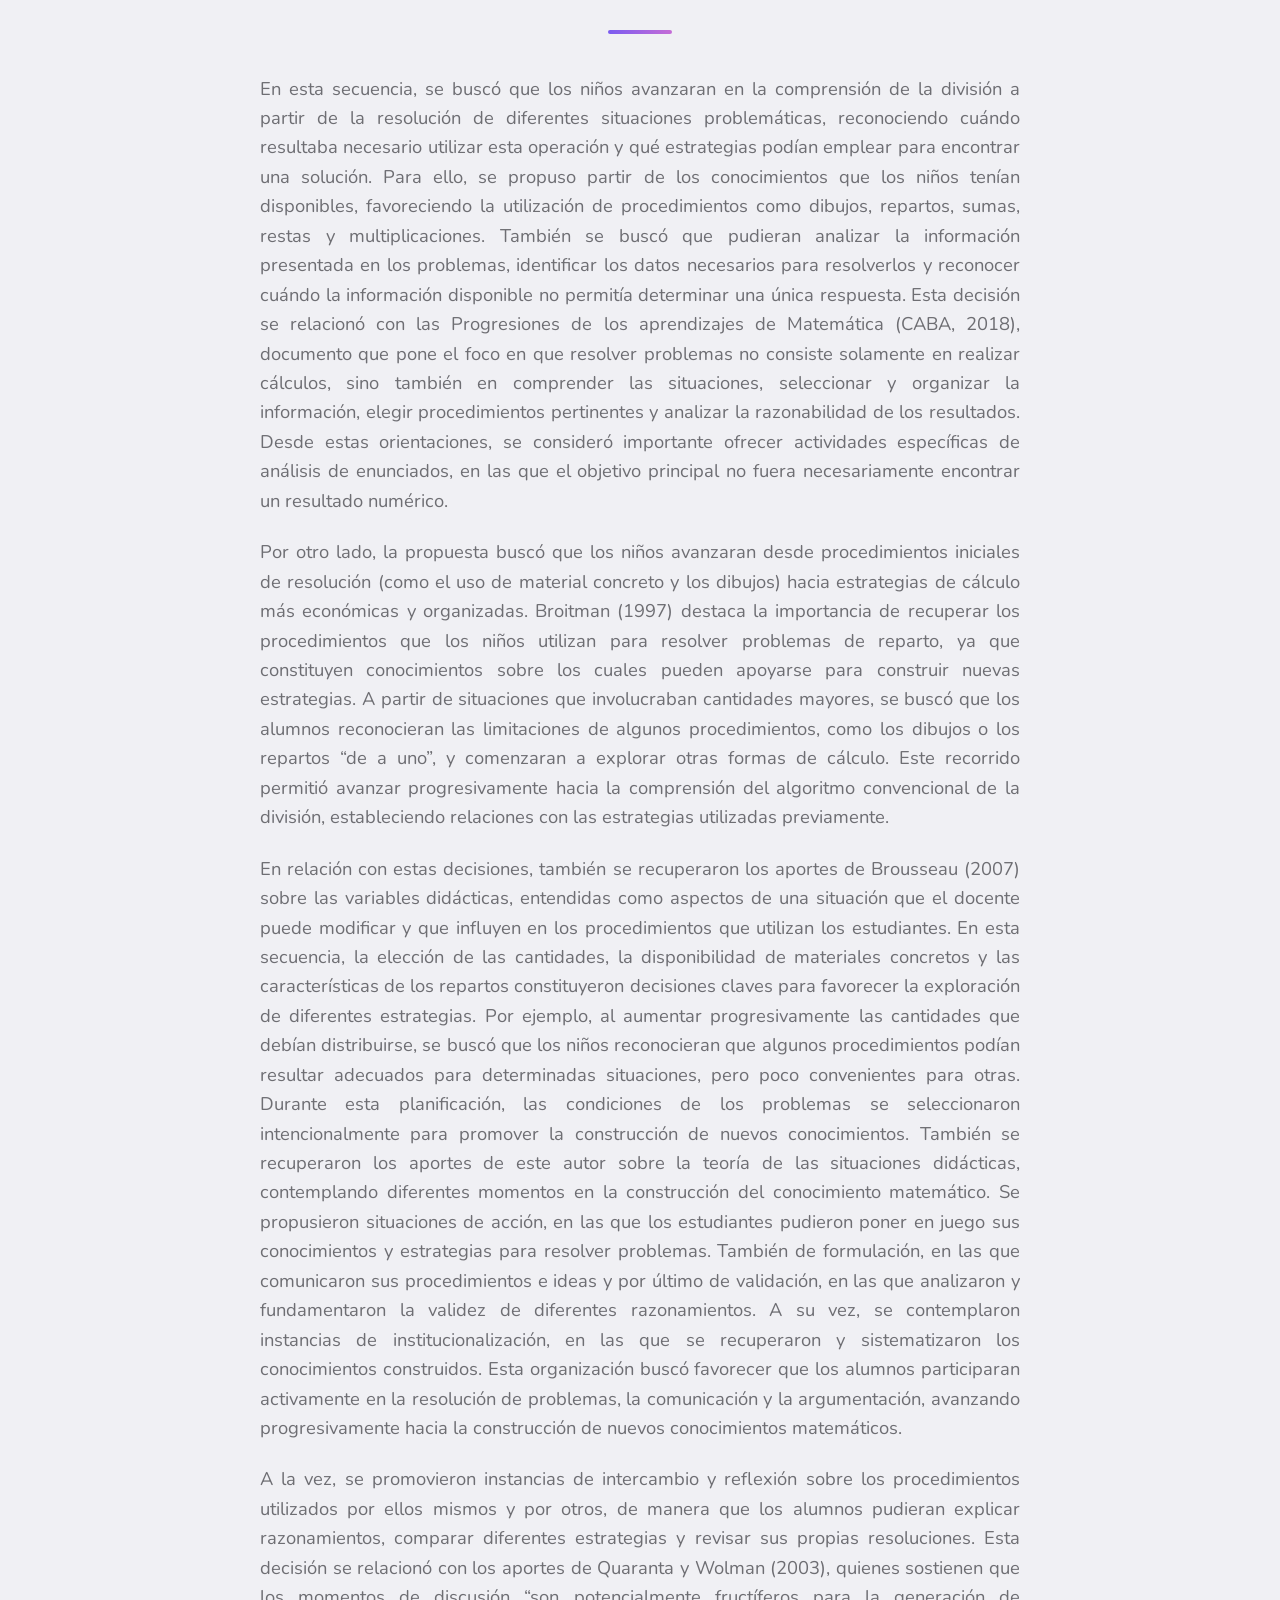
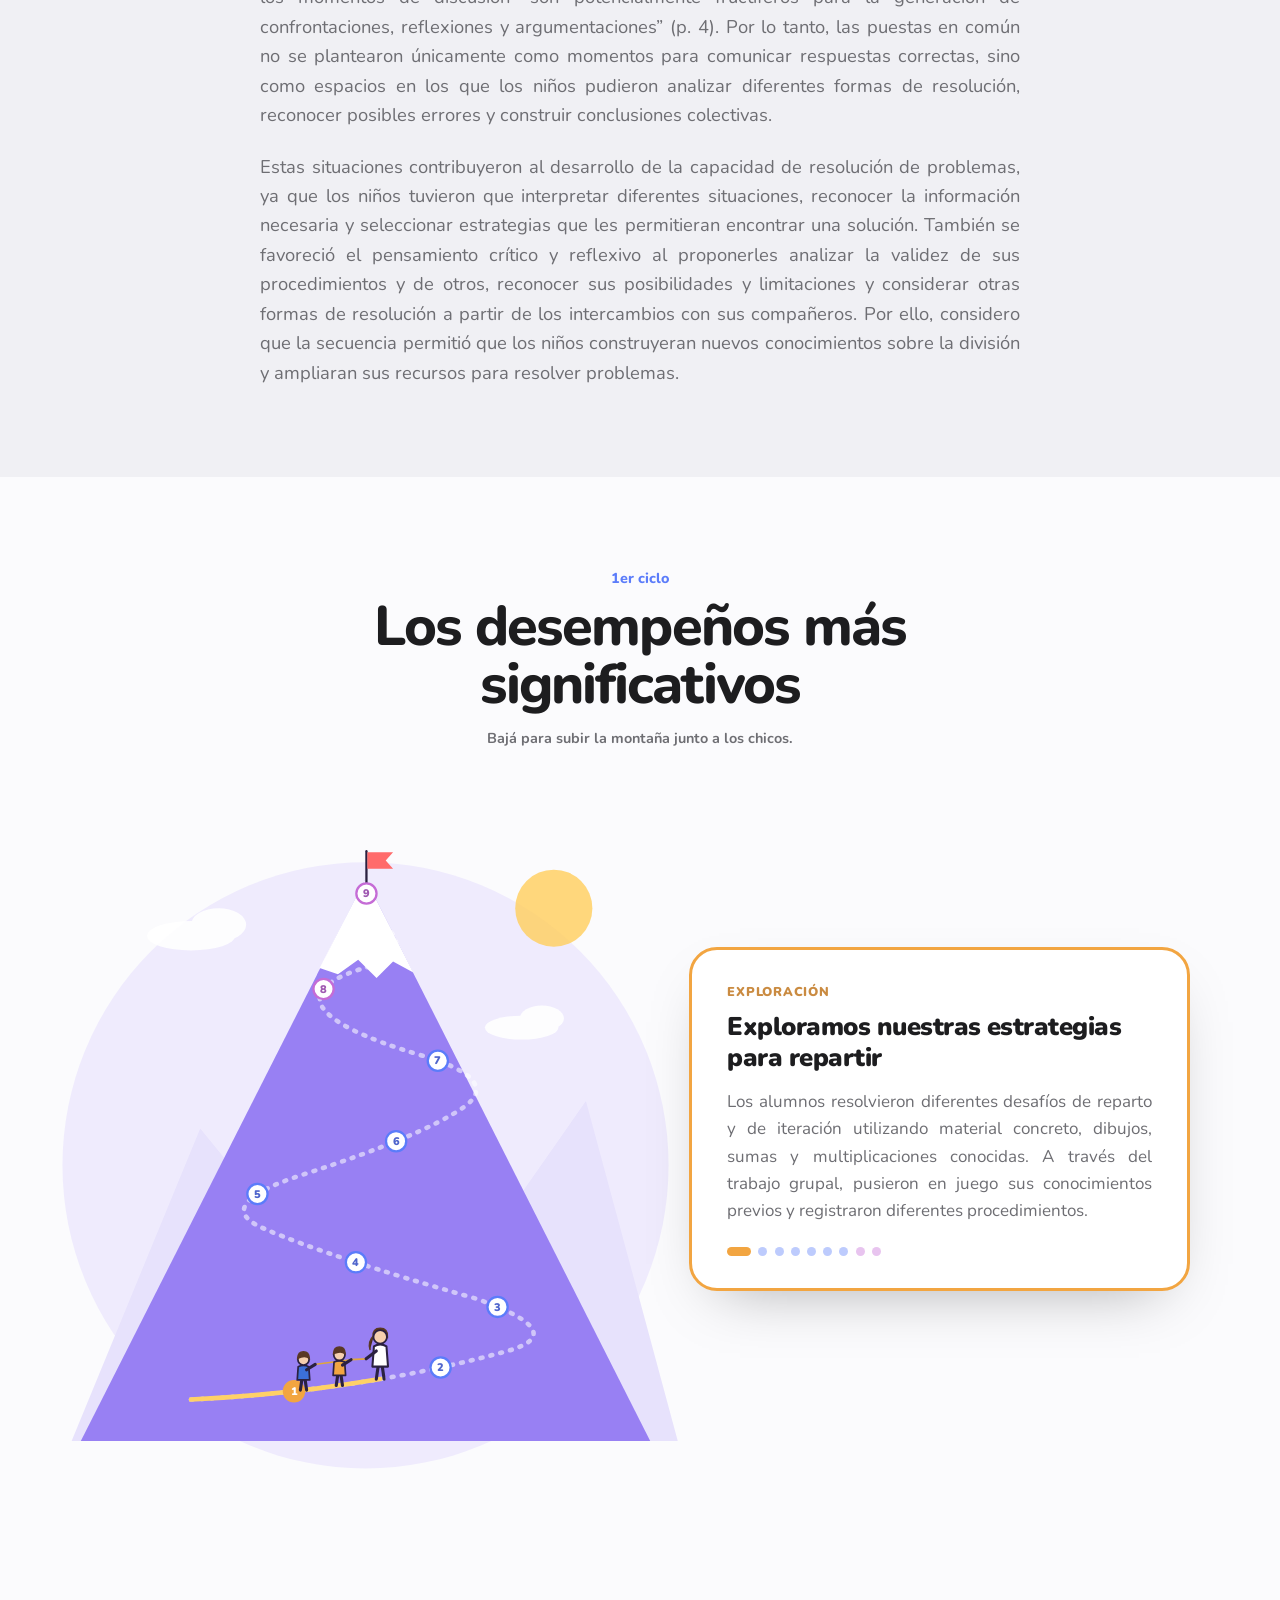
==== commit 86677a2a: "Montaña: la tarjeta muestra la etapa (Exploración, Investigación guiada, Síntesis) en vez del número" ====
--- a/clase.html
+++ b/clase.html
@@ -11,7 +11,7 @@
   <link rel="preconnect" href="https://fonts.googleapis.com">
   <link rel="preconnect" href="https://fonts.gstatic.com" crossorigin>
   <link href="https://fonts.googleapis.com/css2?family=Nunito:wght@400;500;600;700;800;900&display=swap" rel="stylesheet">
-  <link rel="stylesheet" href="css/styles.css?v=175">
+  <link rel="stylesheet" href="css/styles.css?v=176">
 </head>
 <body>
 
@@ -35,8 +35,8 @@
     <p id="lightboxCaption"></p>
   </div>
 
-  <script src="js/datos.js?v=175"></script>
-  <script src="js/comun.js?v=175"></script>
-  <script src="js/clase.js?v=175"></script>
+  <script src="js/datos.js?v=176"></script>
+  <script src="js/comun.js?v=176"></script>
+  <script src="js/clase.js?v=176"></script>
 </body>
 </html>
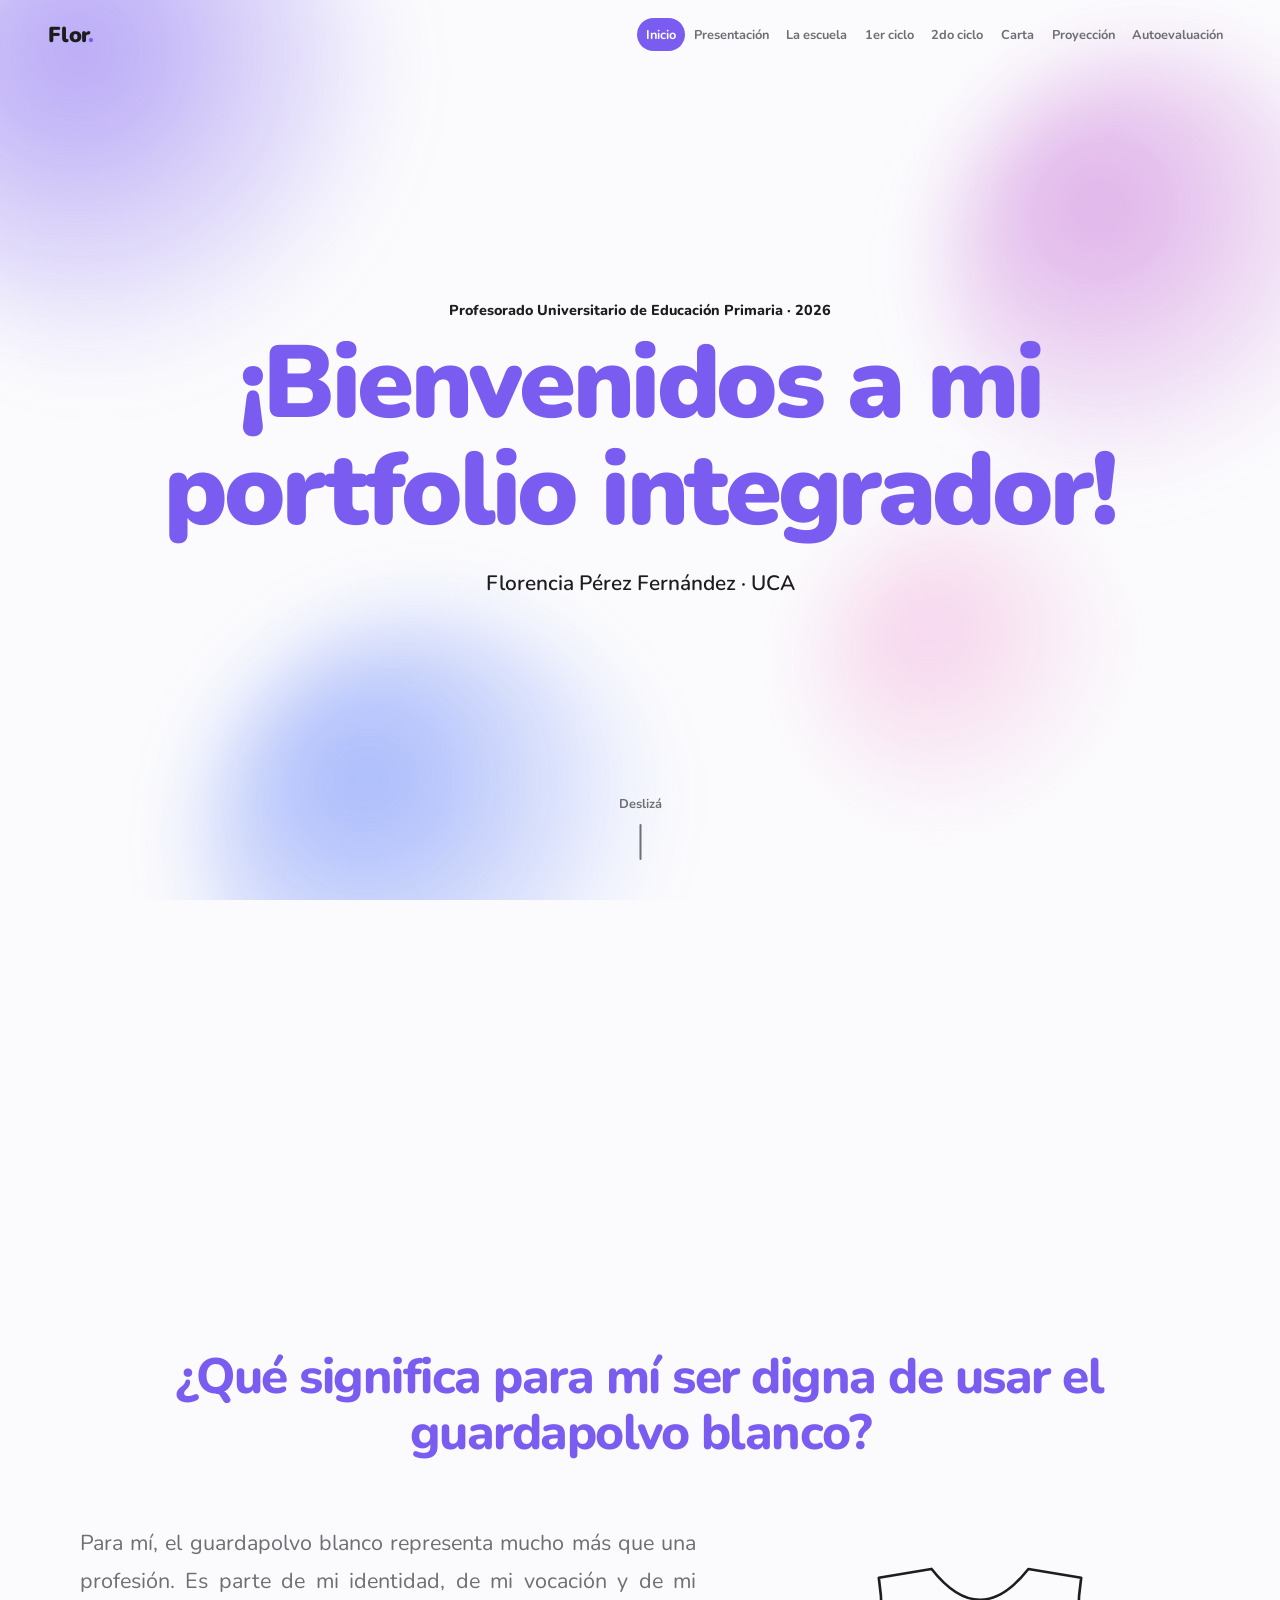
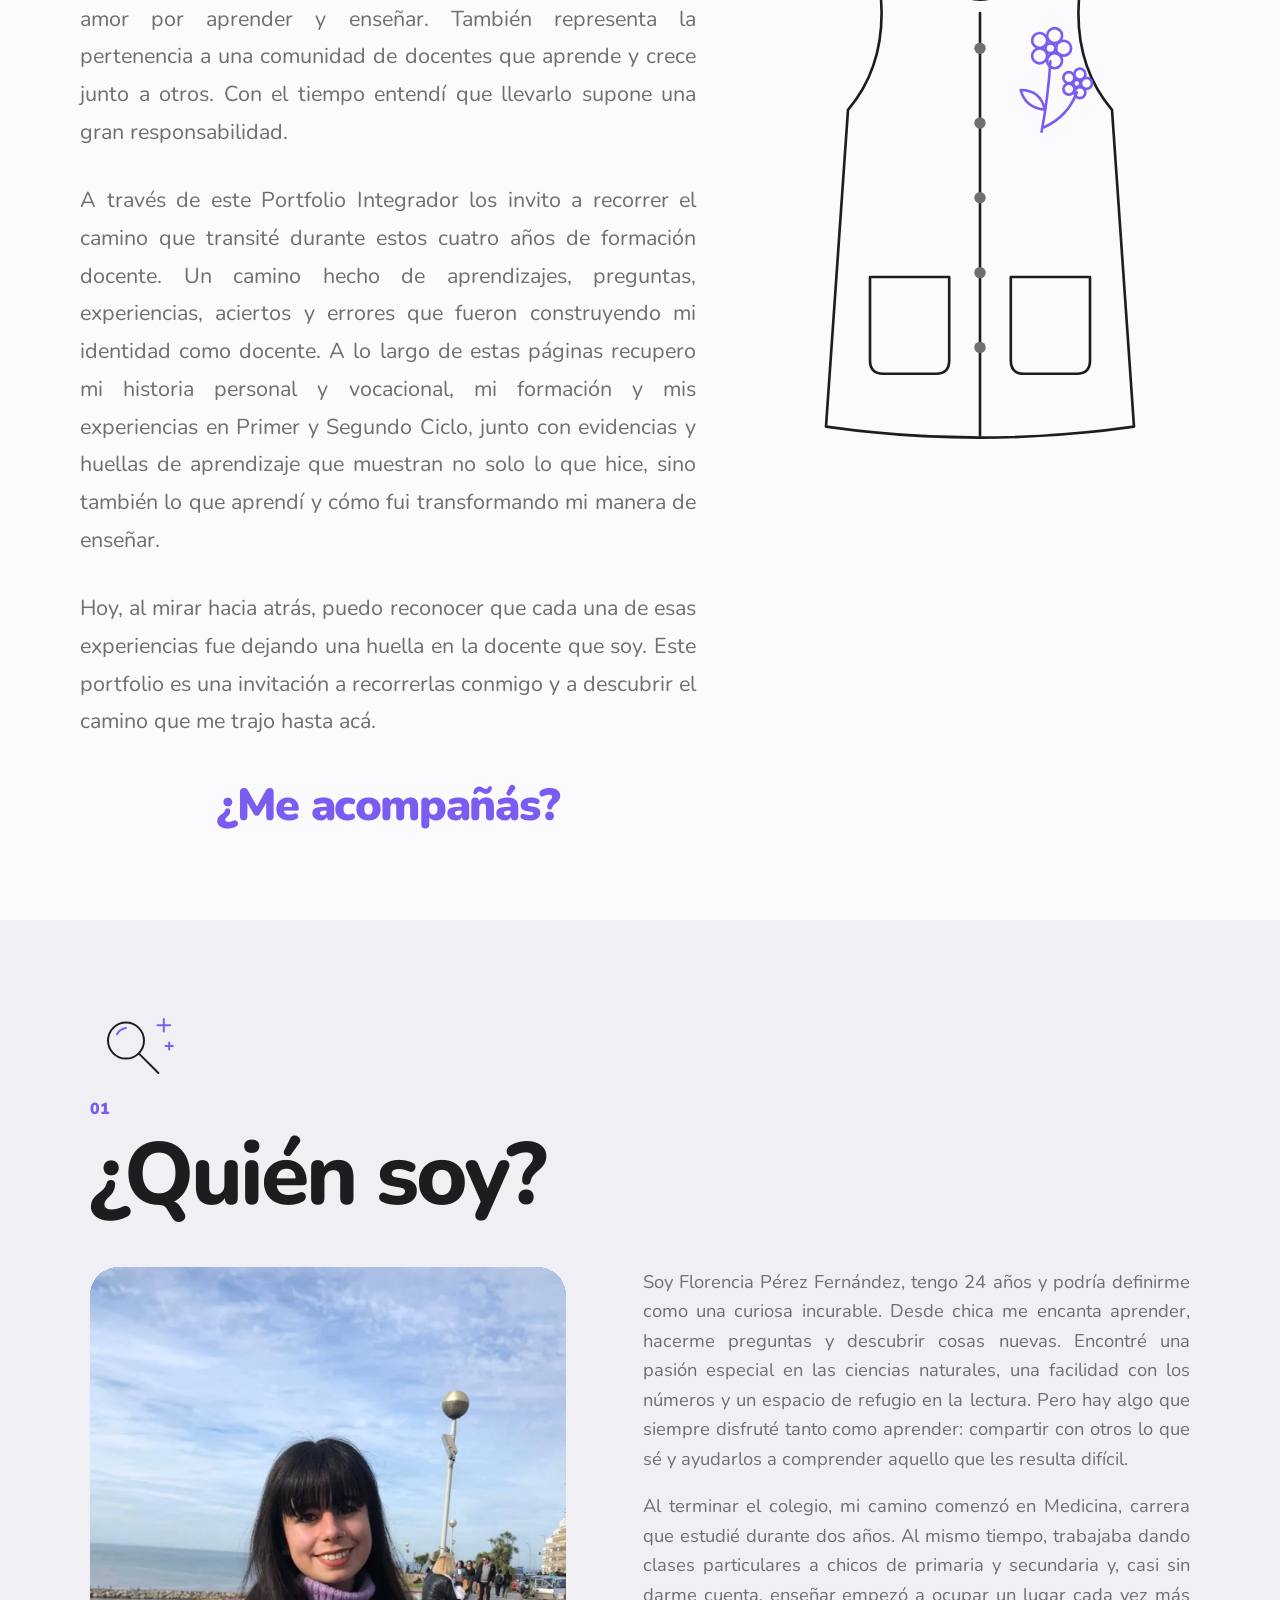
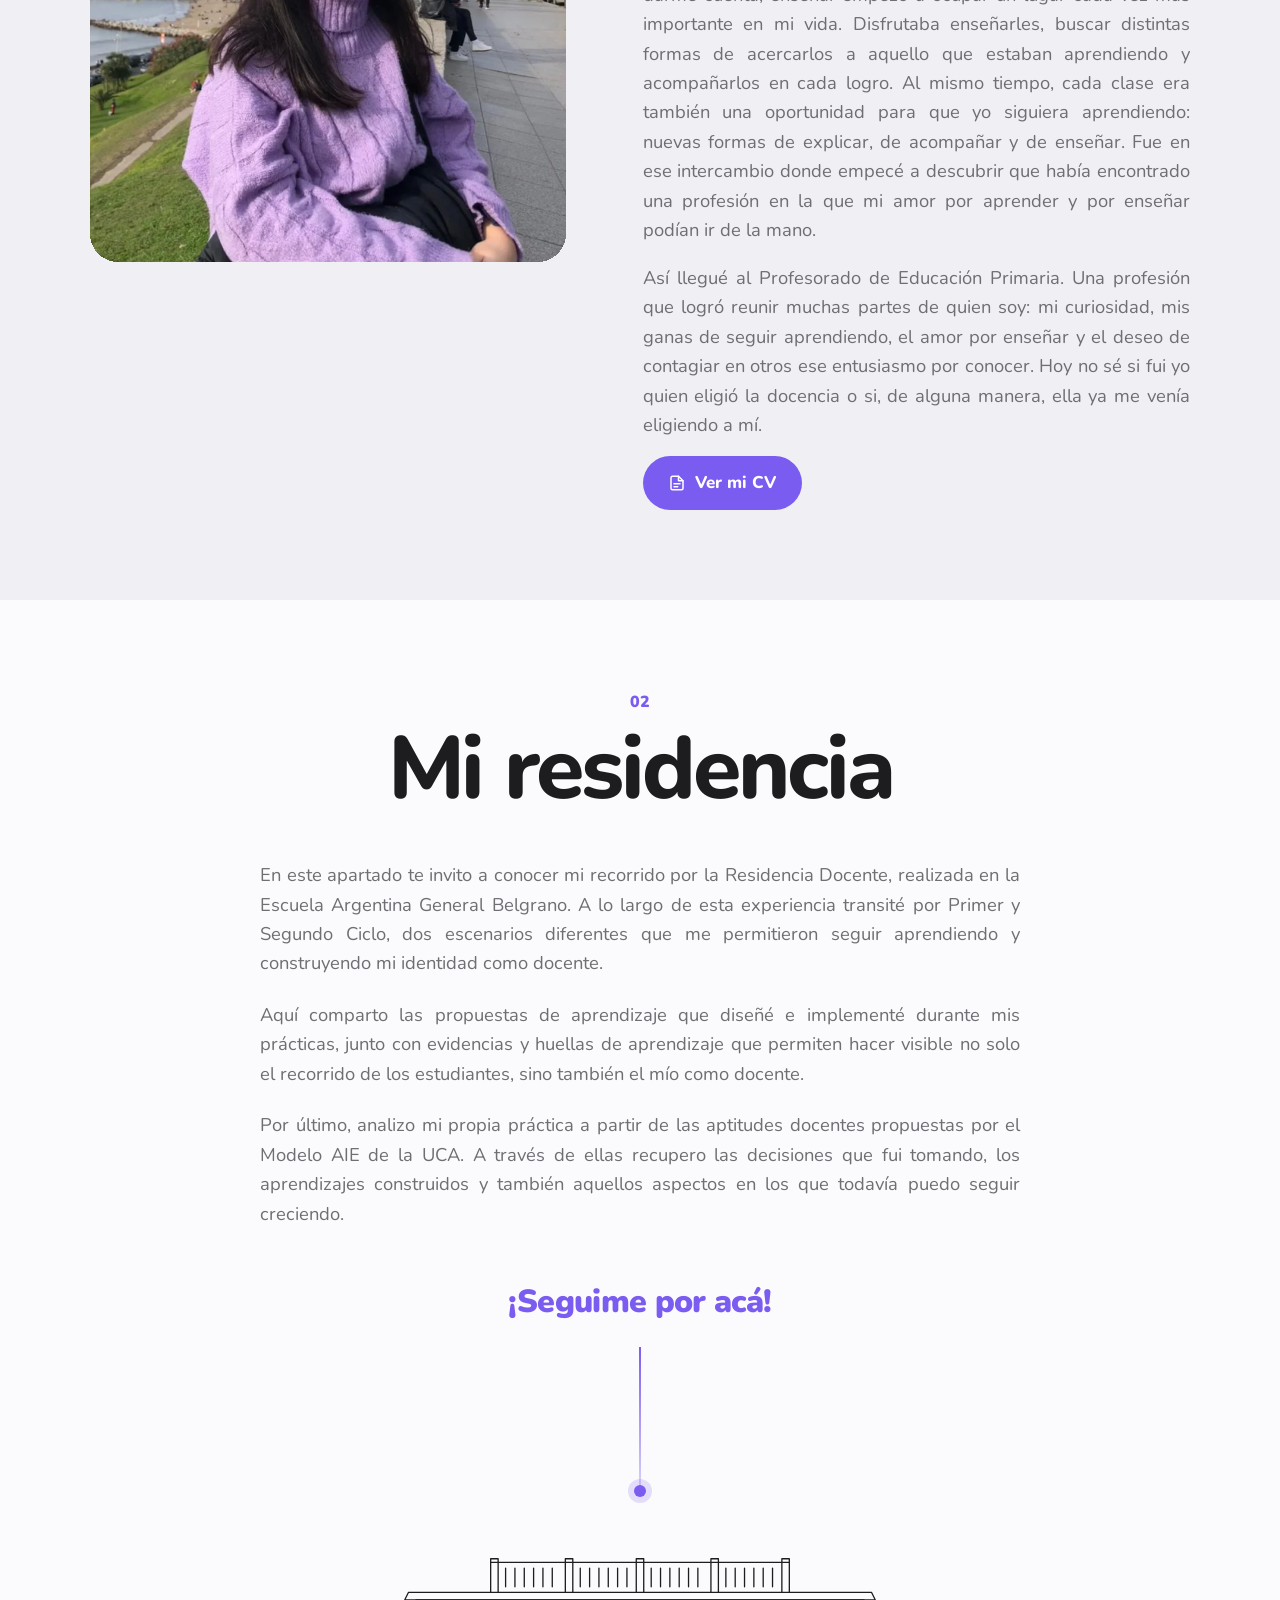
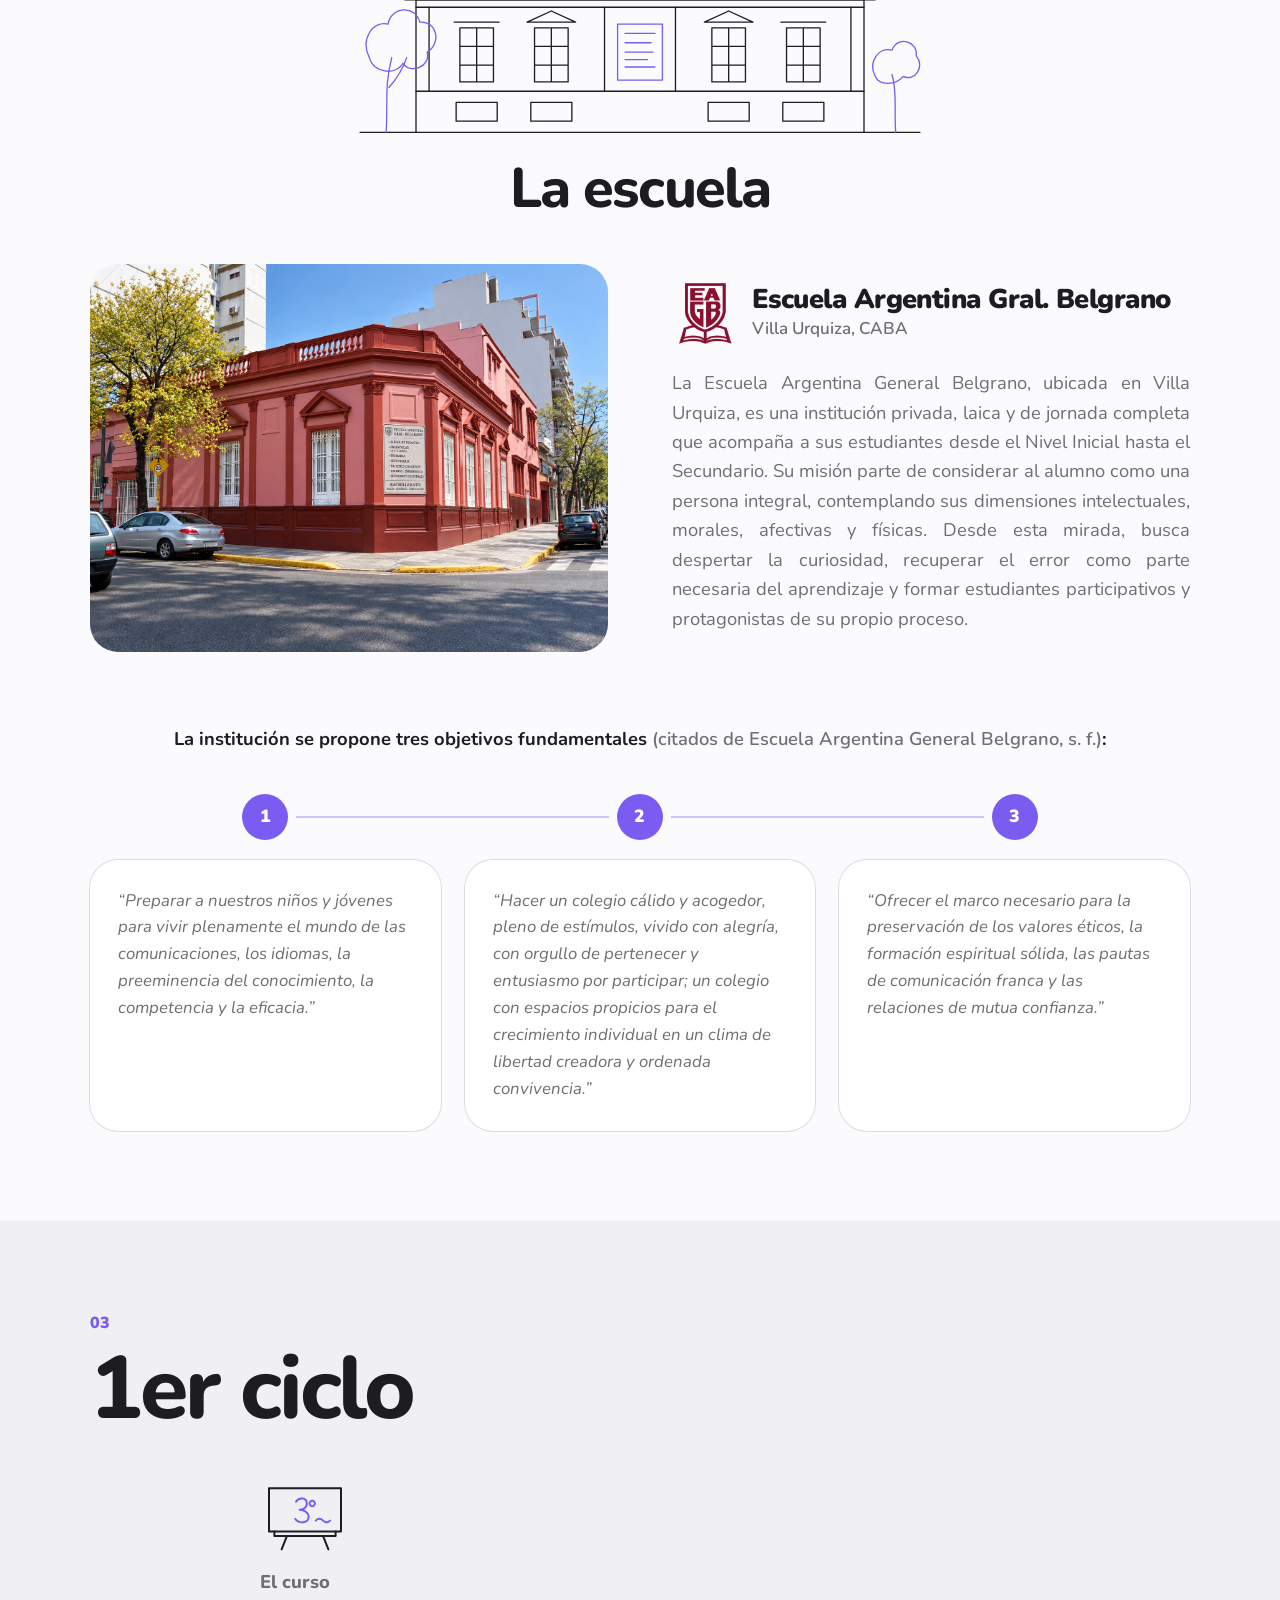
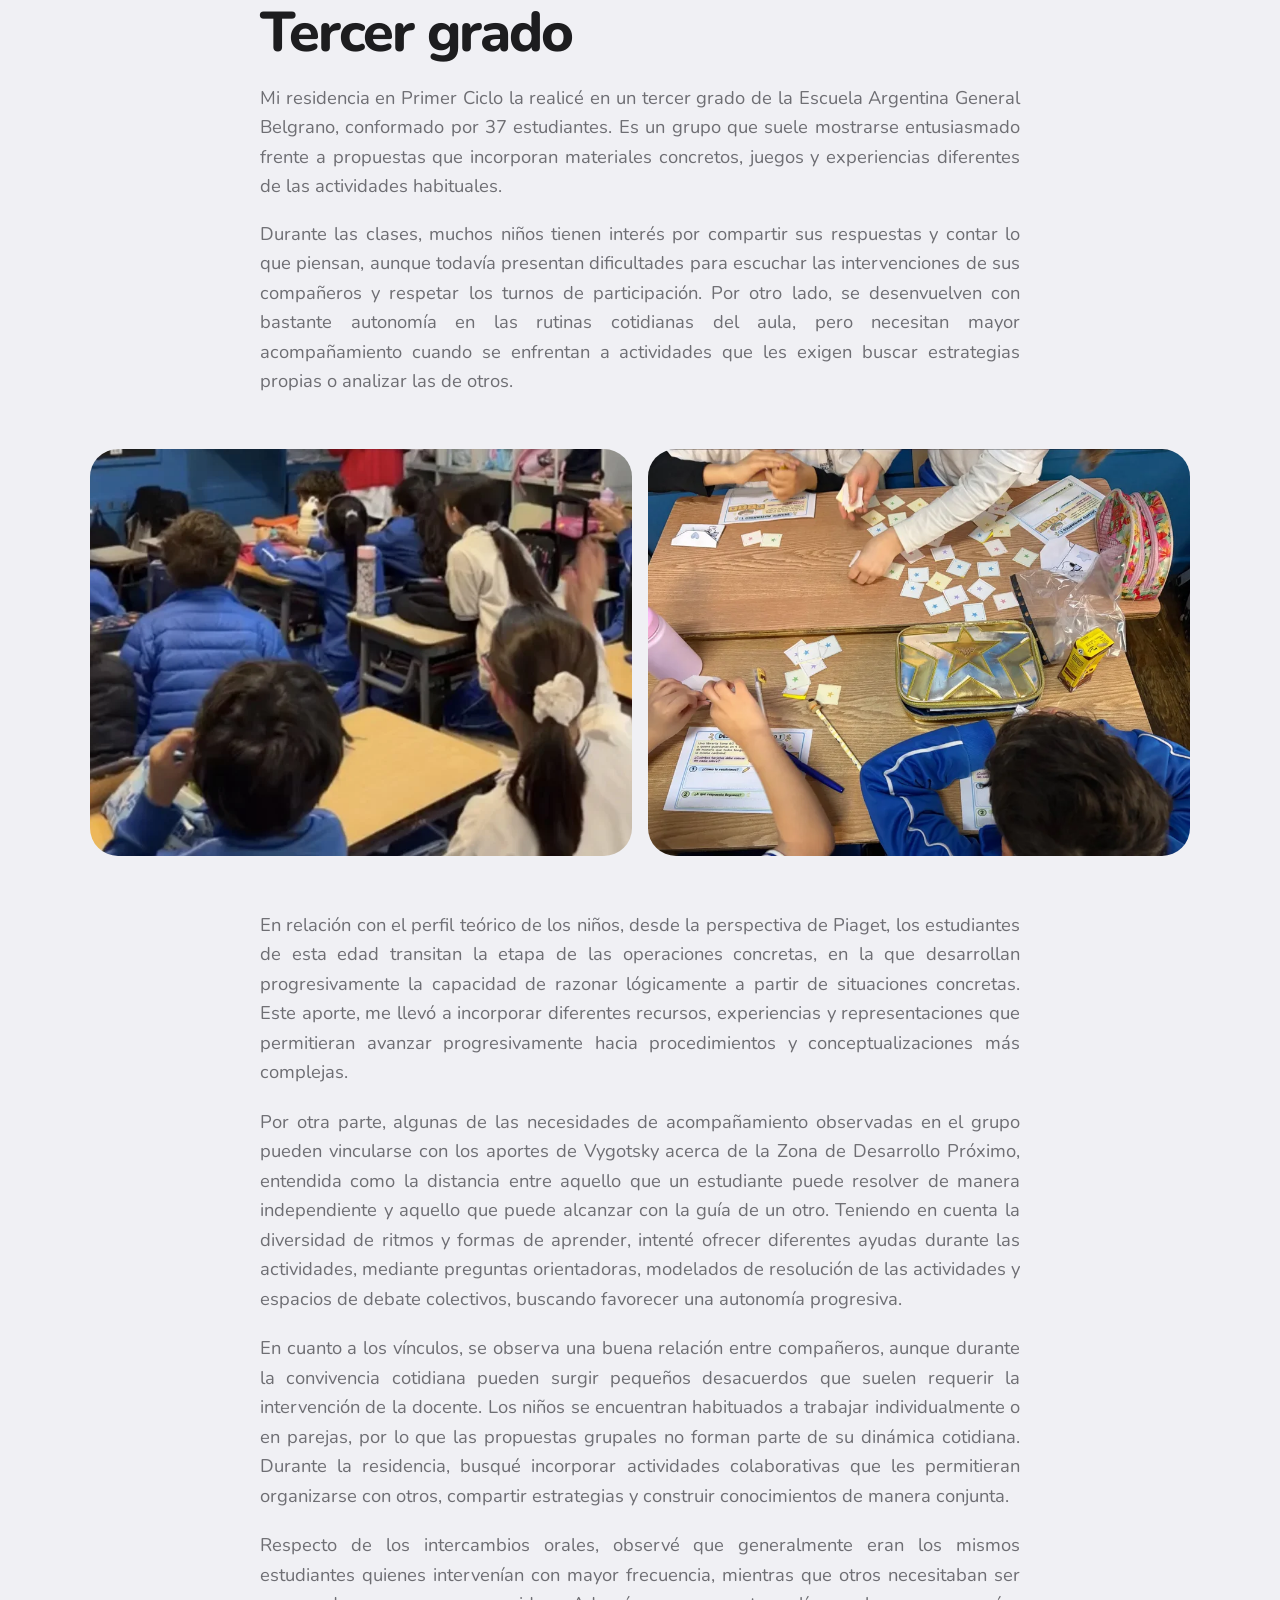
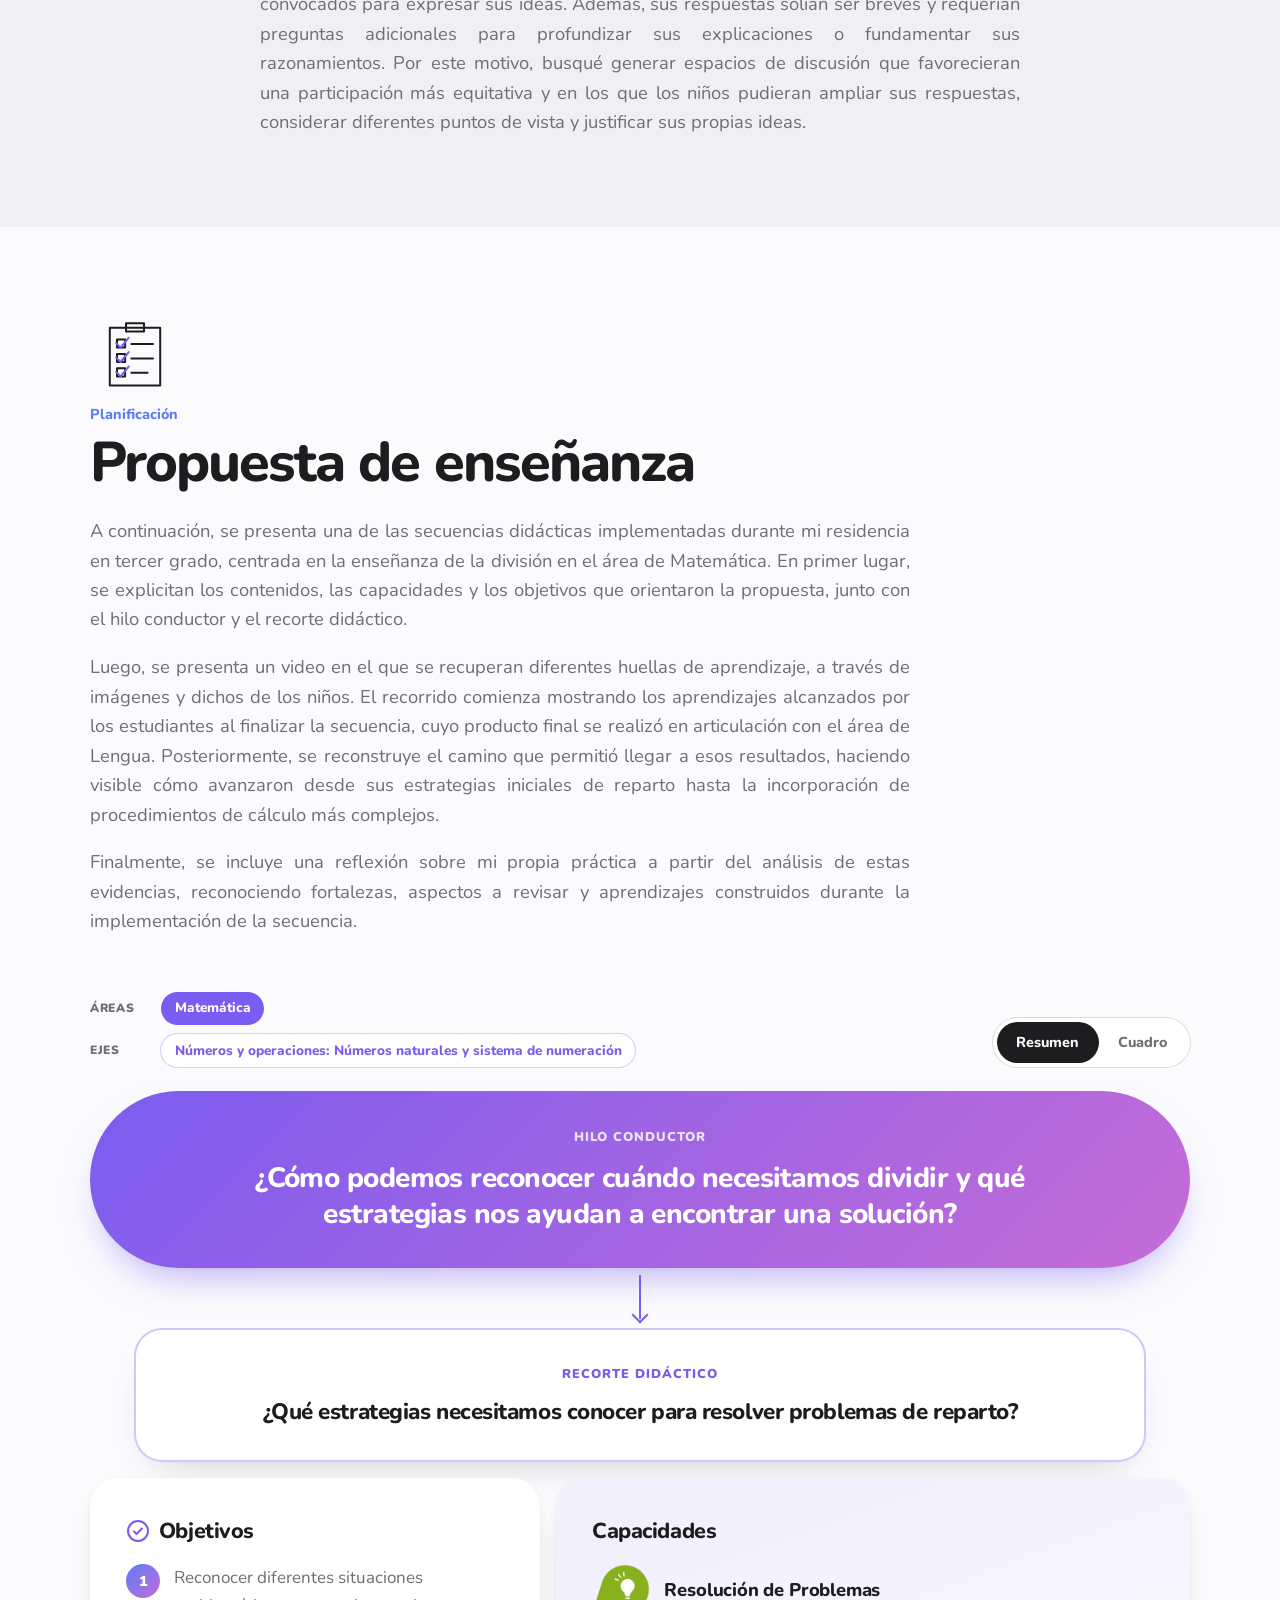
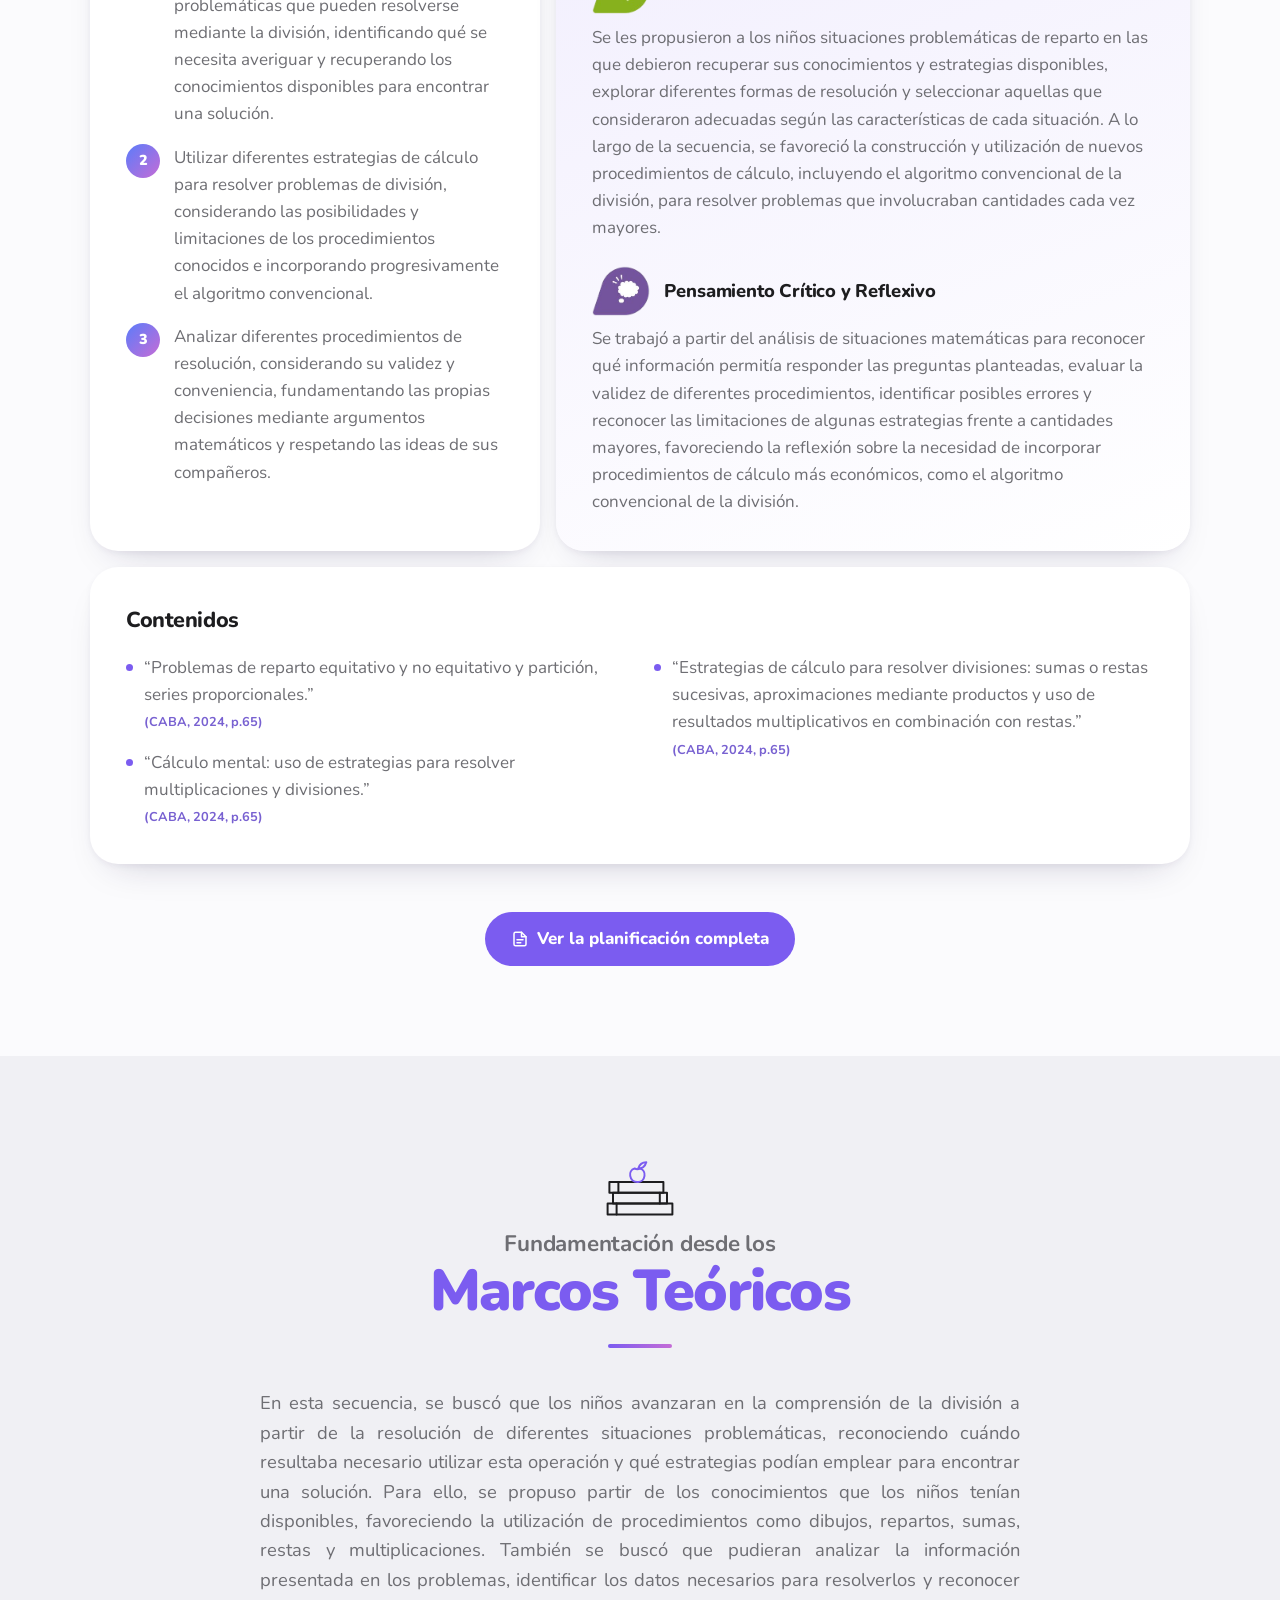
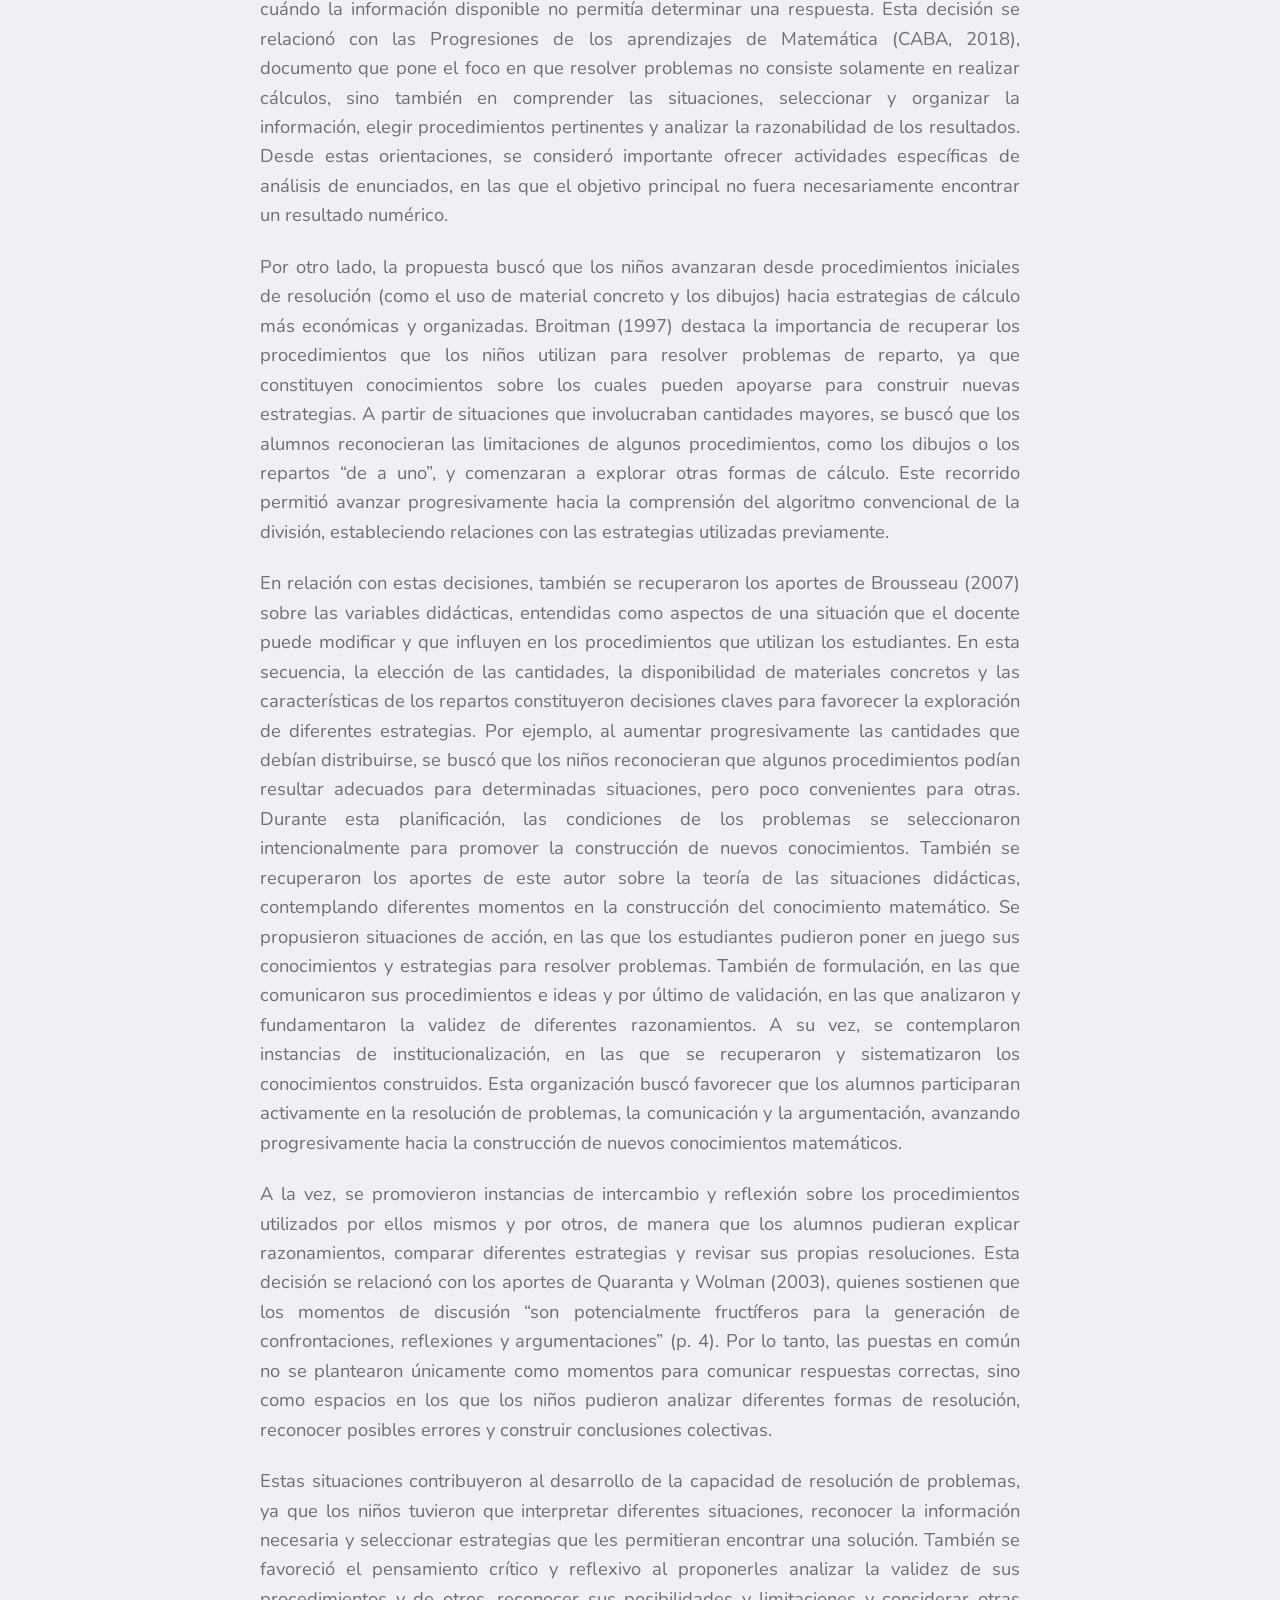
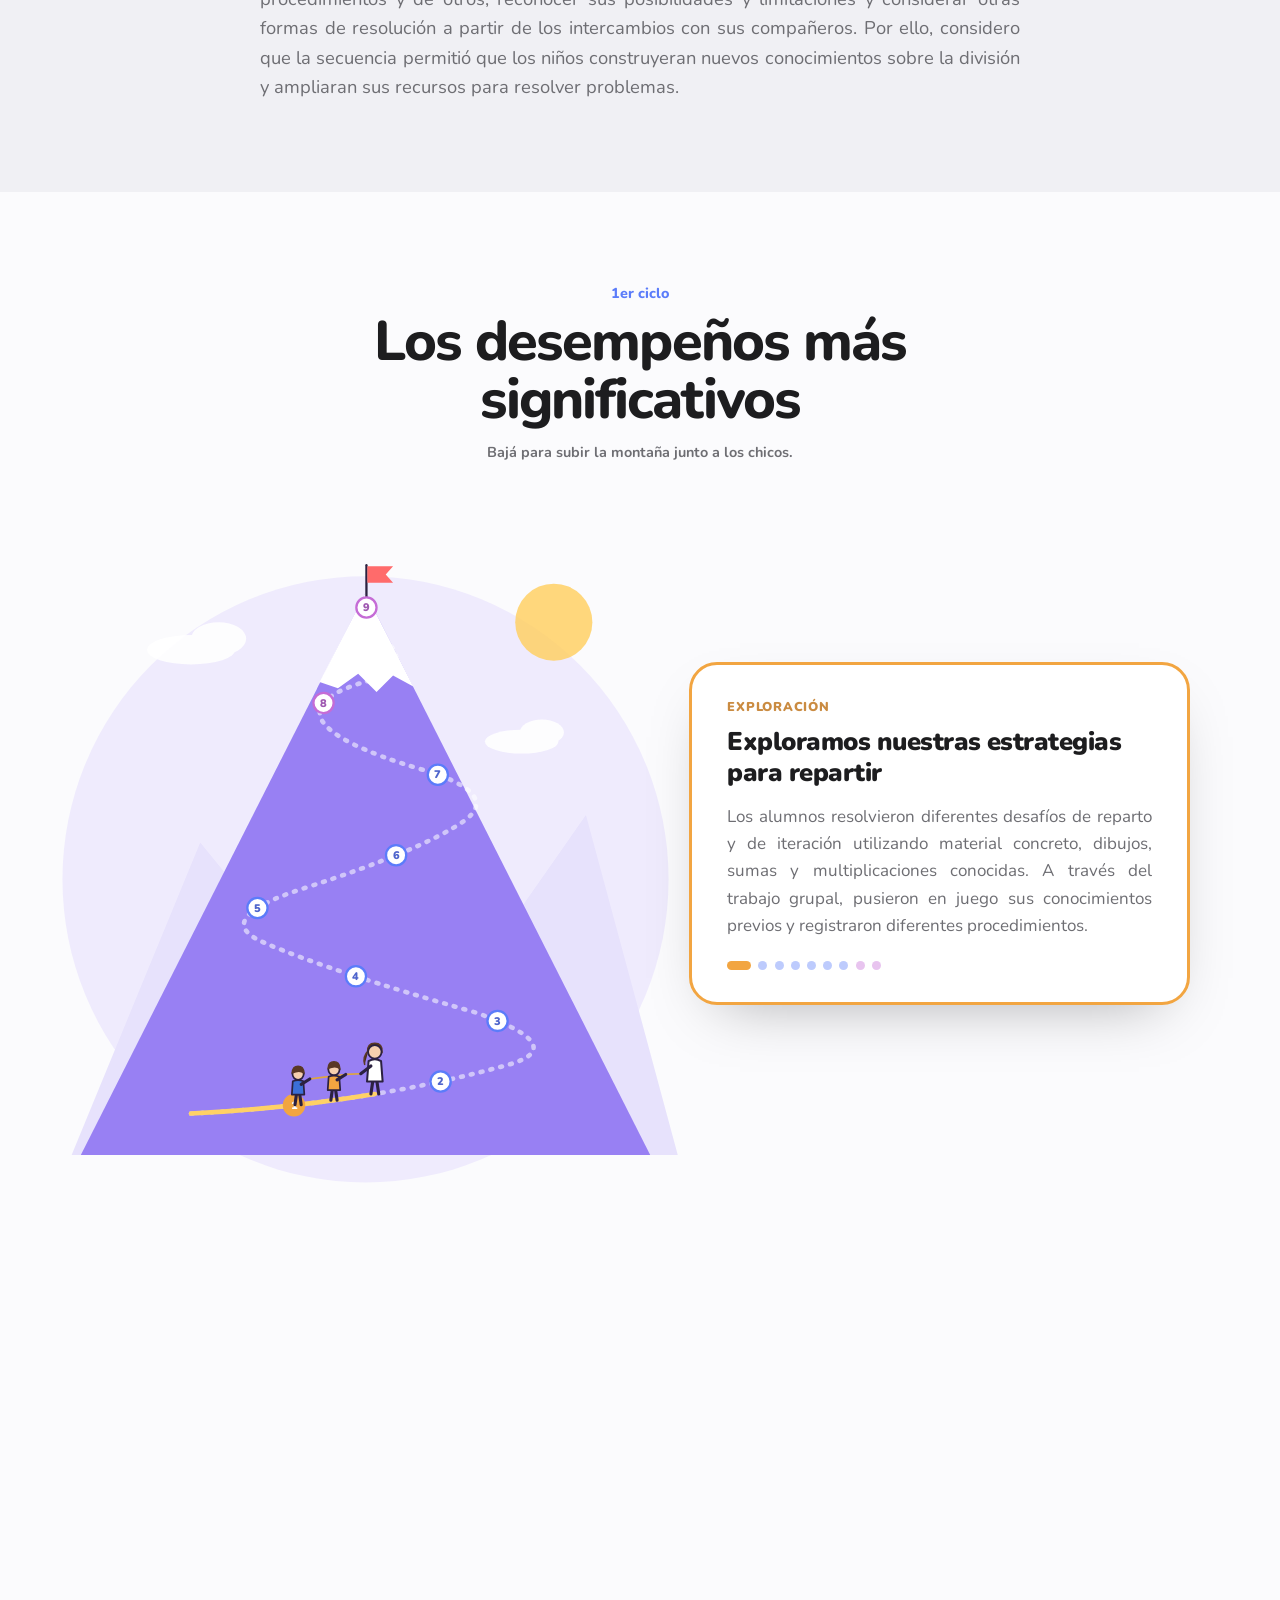
==== commit 4067be4c: "1er ciclo: cambios de la última pestaña del doc (perfil, marcos sin "única", síntesis, AIE) y links " ====
--- a/clase.html
+++ b/clase.html
@@ -11,7 +11,7 @@
   <link rel="preconnect" href="https://fonts.googleapis.com">
   <link rel="preconnect" href="https://fonts.gstatic.com" crossorigin>
   <link href="https://fonts.googleapis.com/css2?family=Nunito:wght@400;500;600;700;800;900&display=swap" rel="stylesheet">
-  <link rel="stylesheet" href="css/styles.css?v=176">
+  <link rel="stylesheet" href="css/styles.css?v=177">
 </head>
 <body>
 
@@ -35,8 +35,8 @@
     <p id="lightboxCaption"></p>
   </div>
 
-  <script src="js/datos.js?v=176"></script>
-  <script src="js/comun.js?v=176"></script>
-  <script src="js/clase.js?v=176"></script>
+  <script src="js/datos.js?v=177"></script>
+  <script src="js/comun.js?v=177"></script>
+  <script src="js/clase.js?v=177"></script>
 </body>
 </html>
